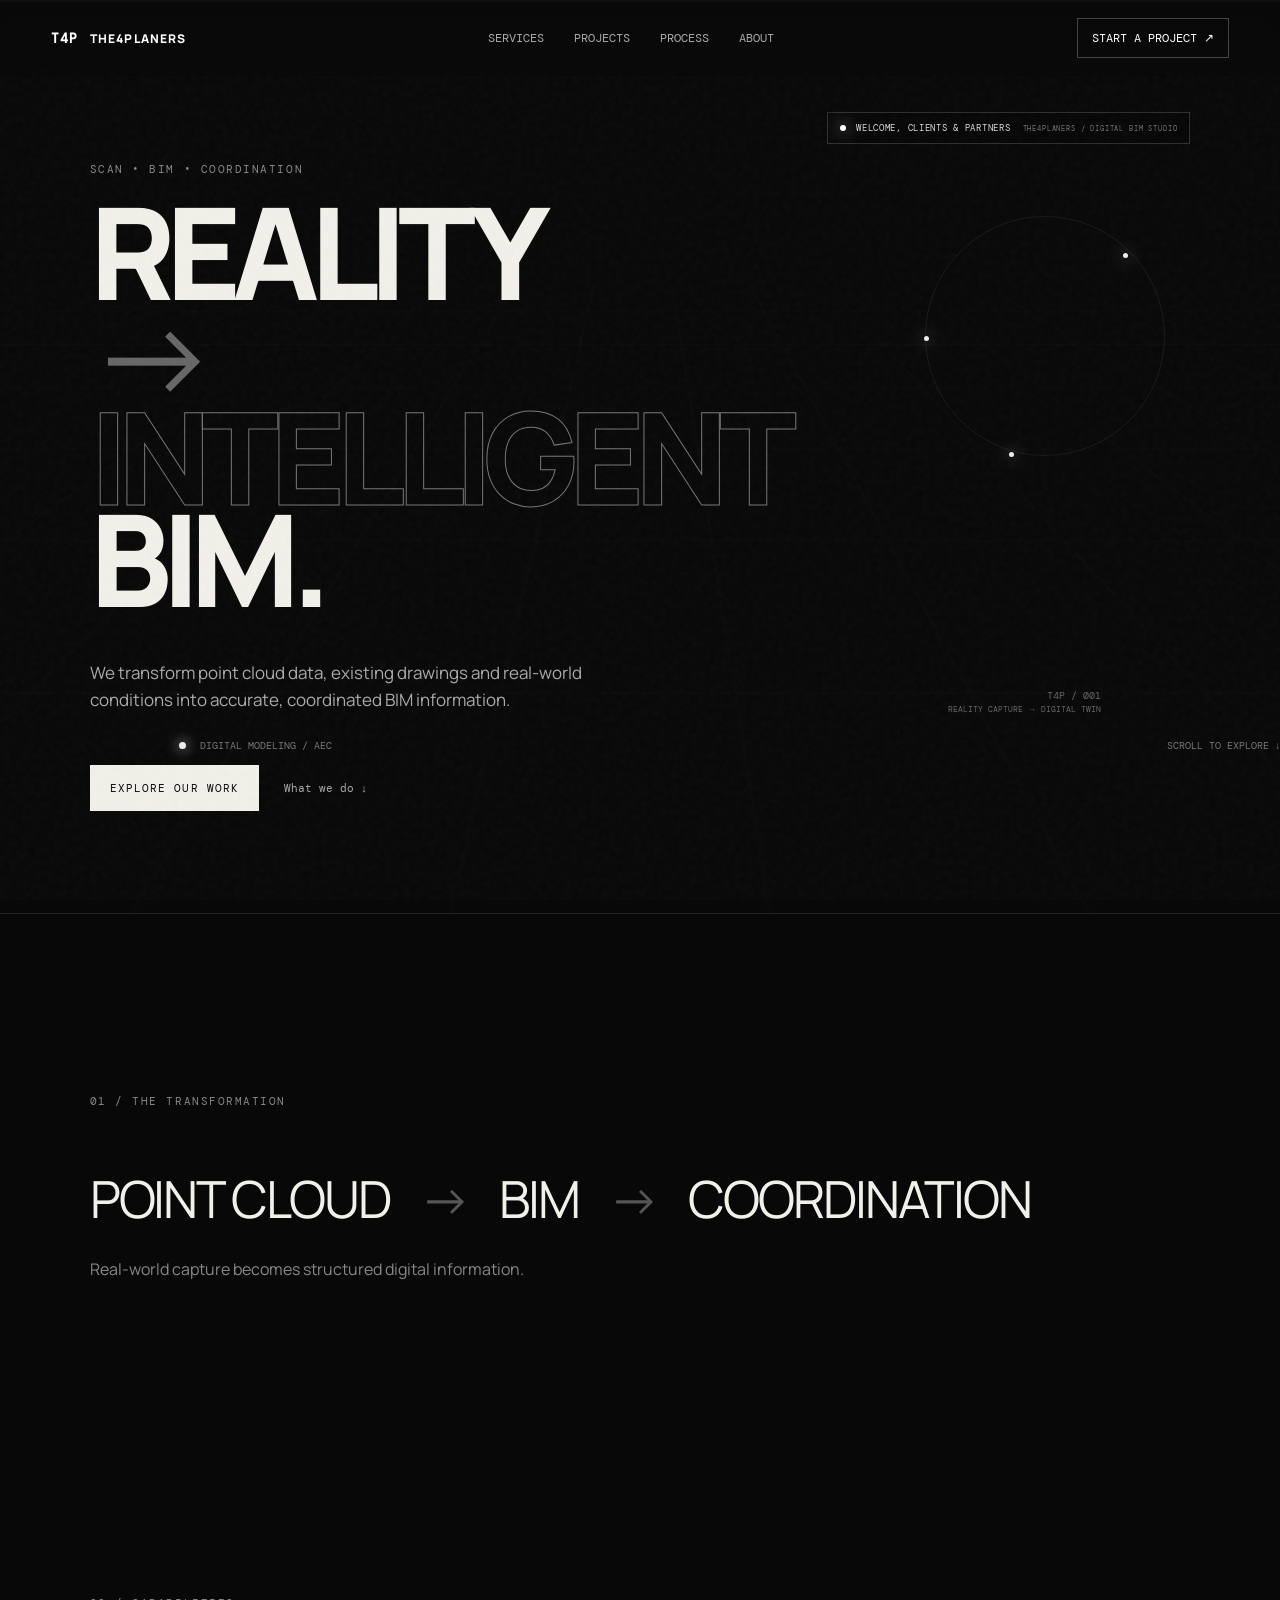
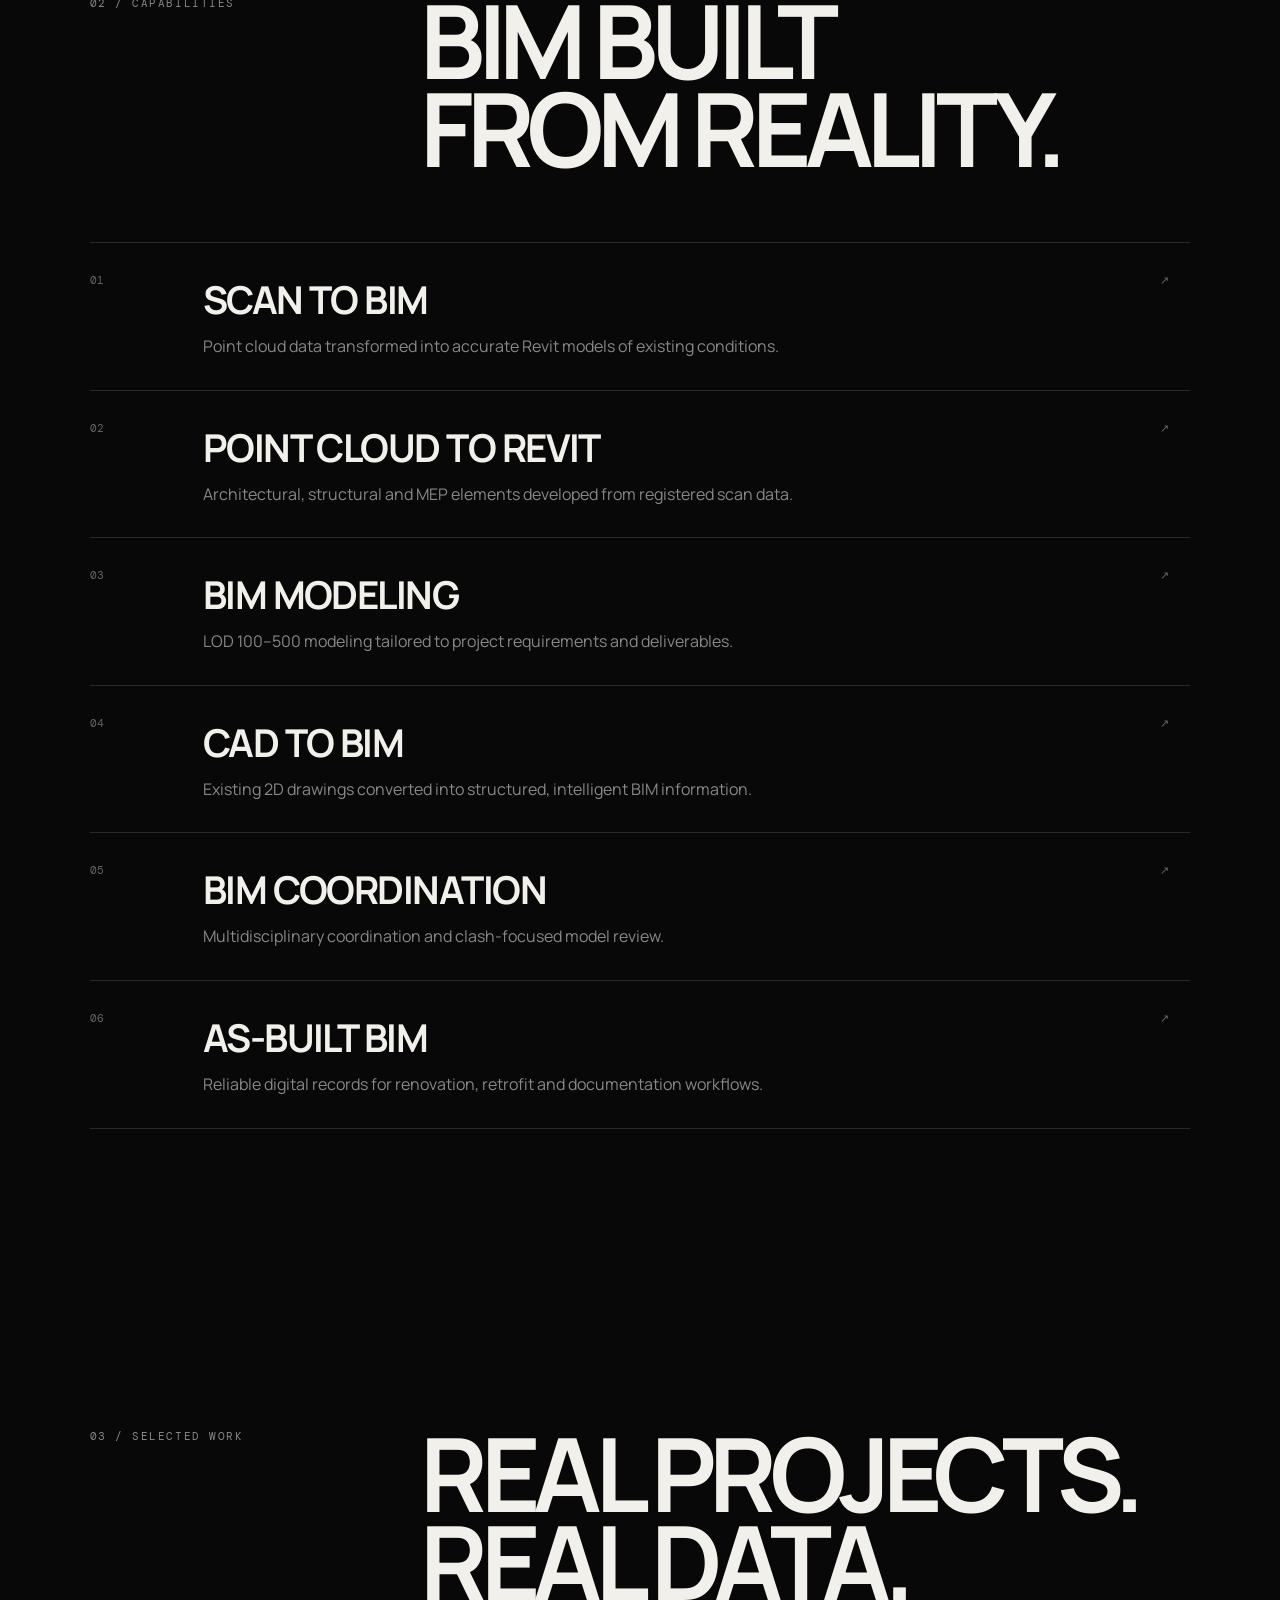
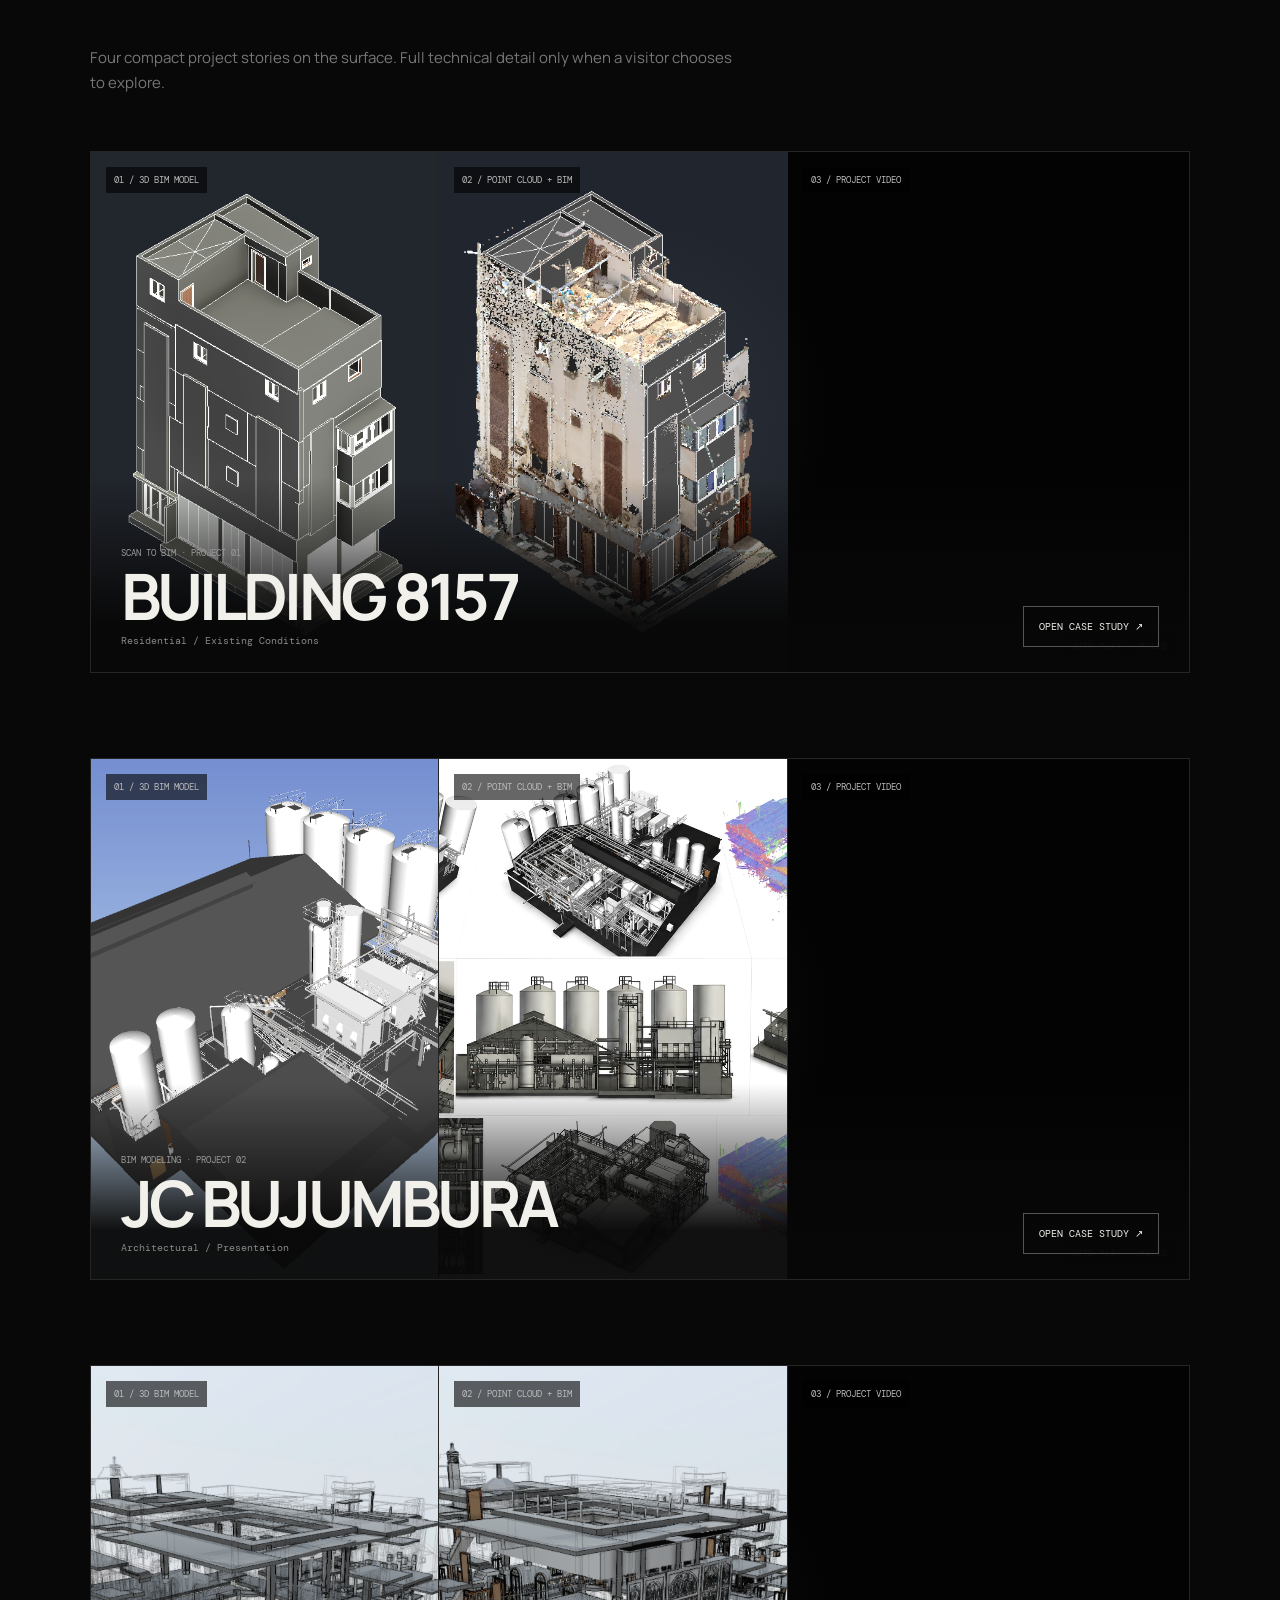
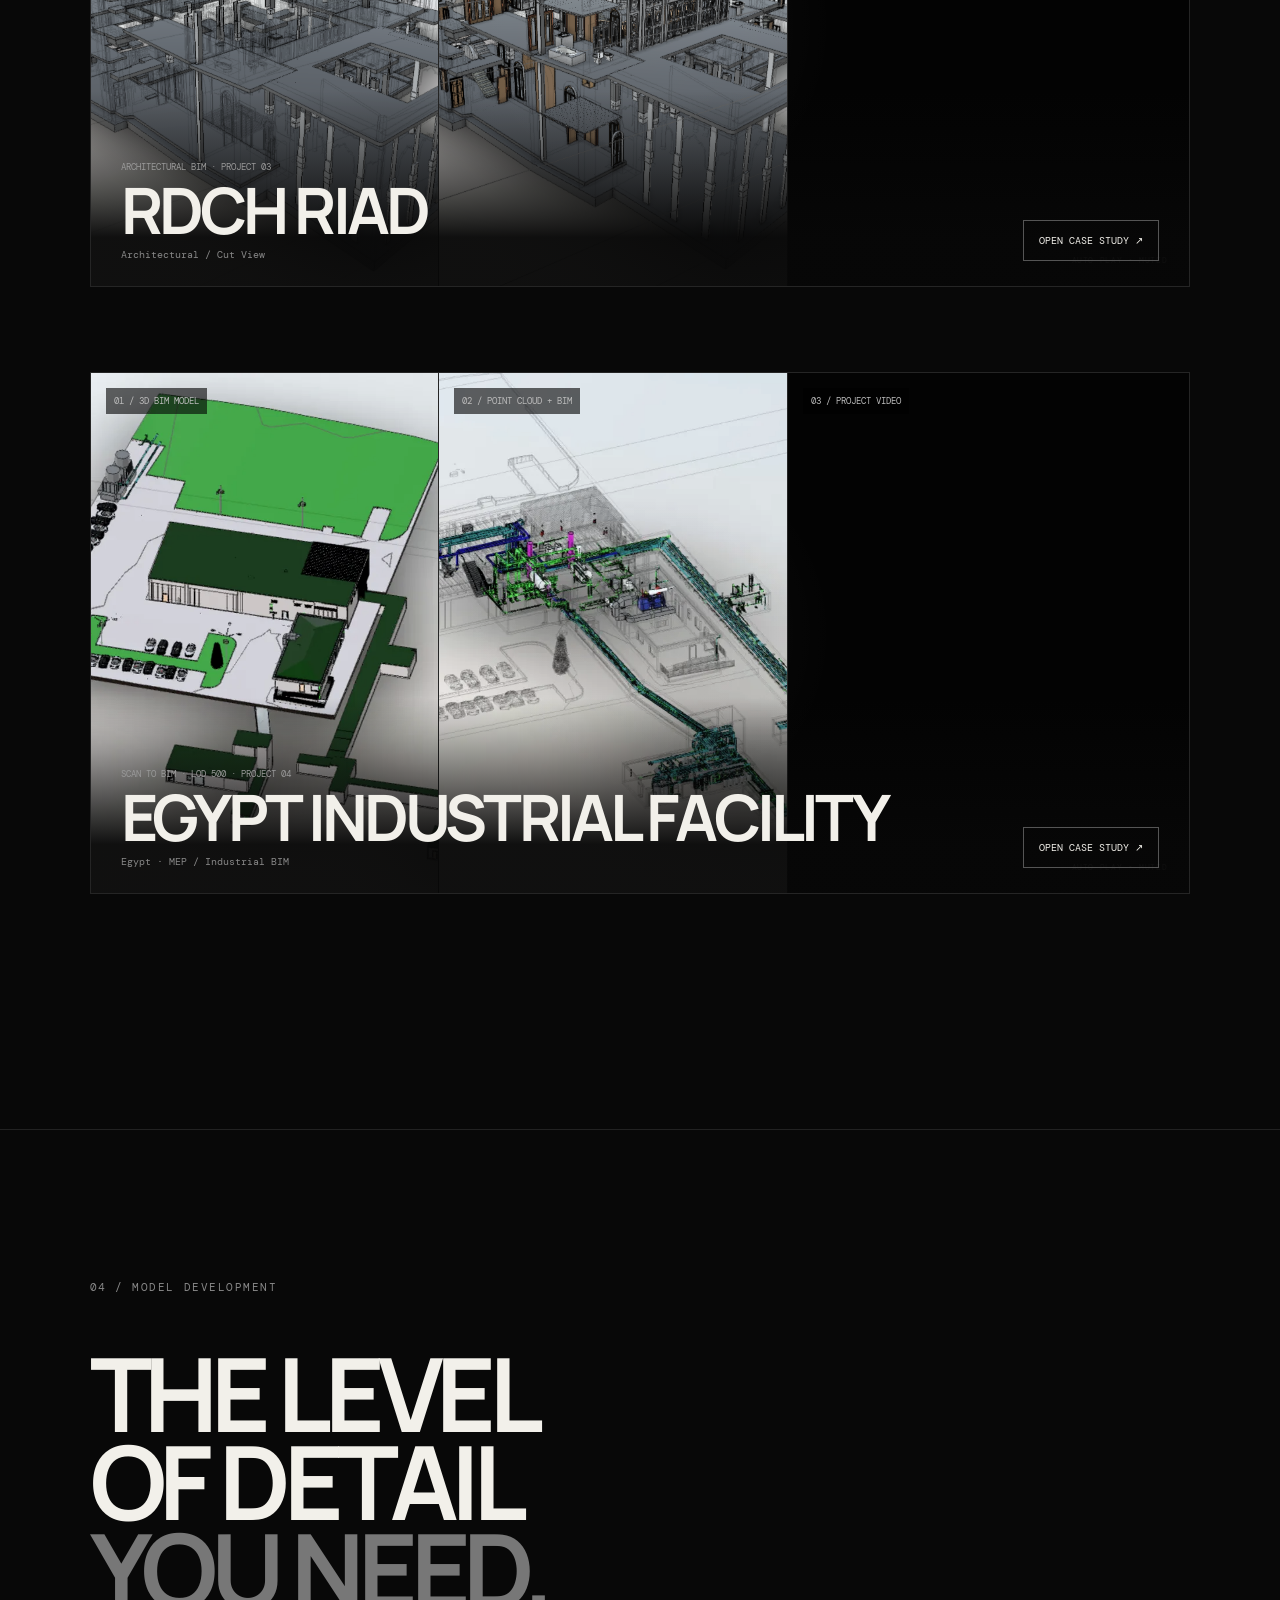
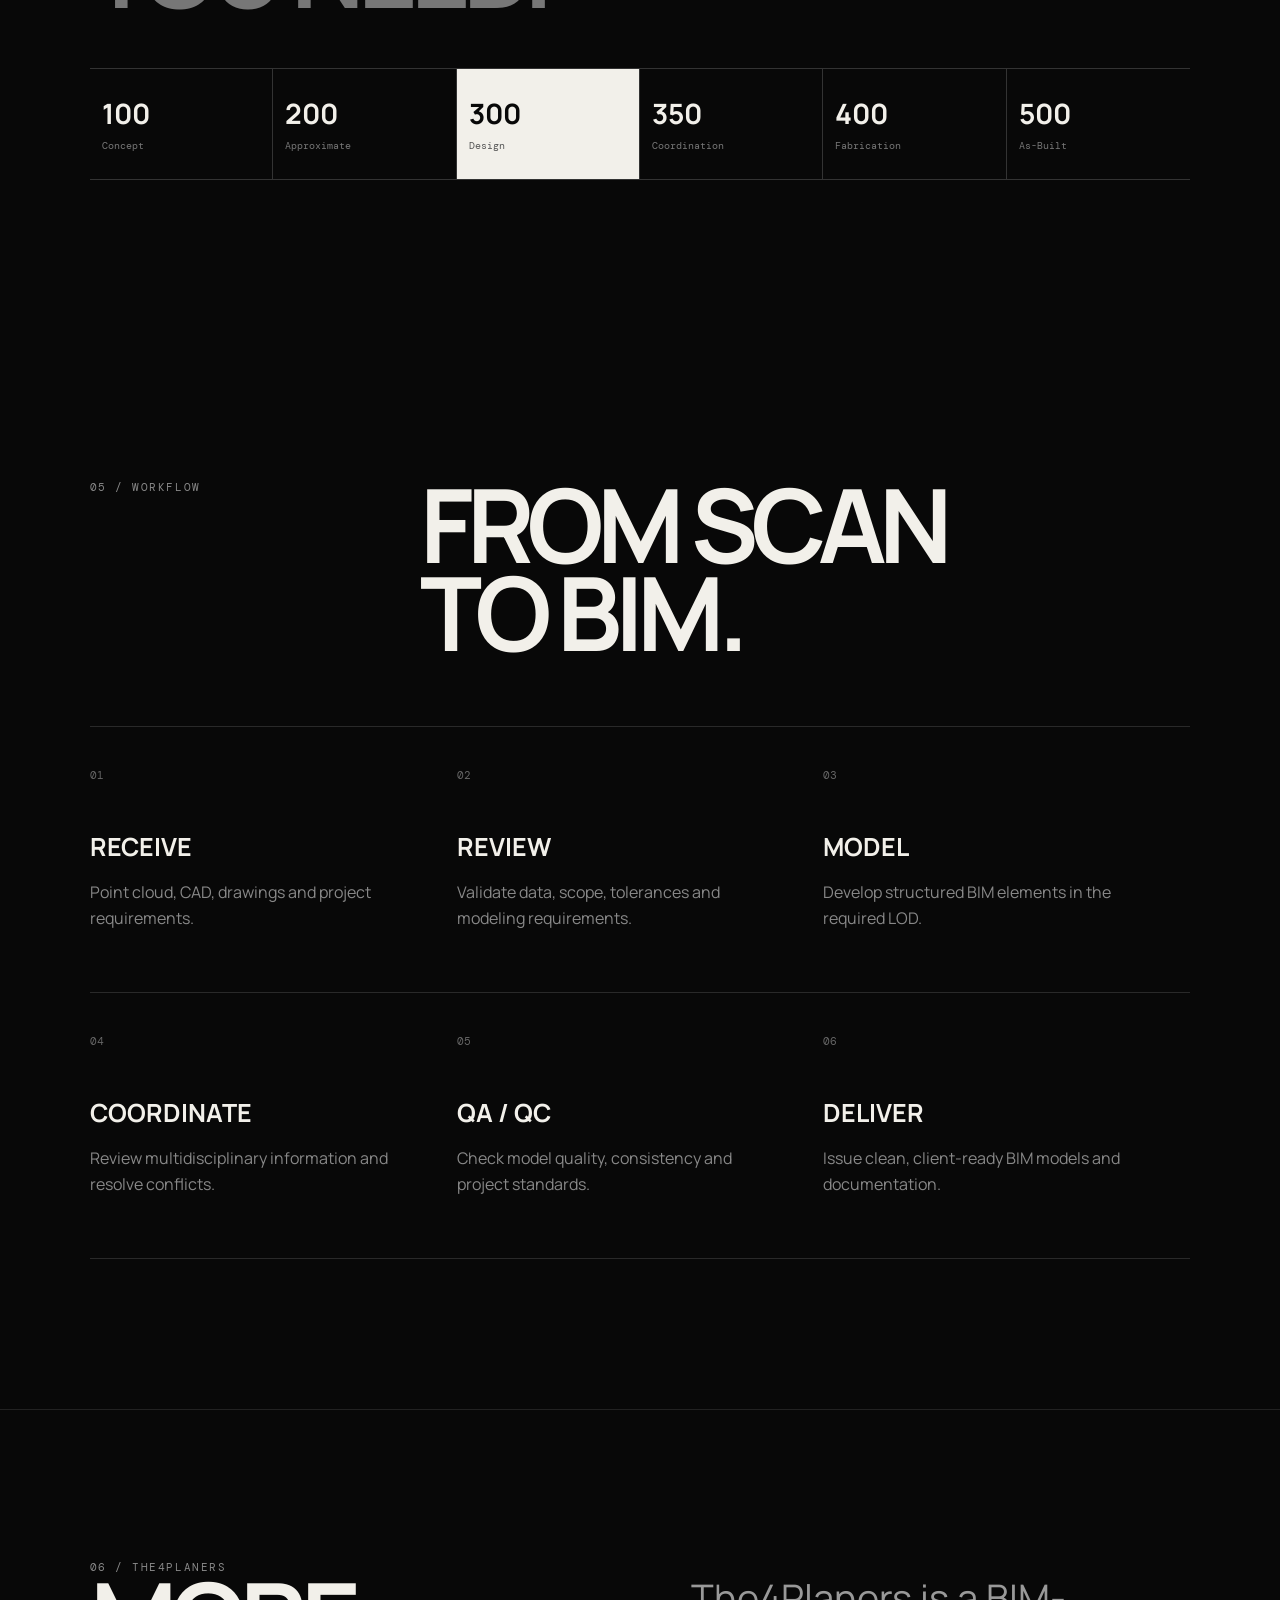
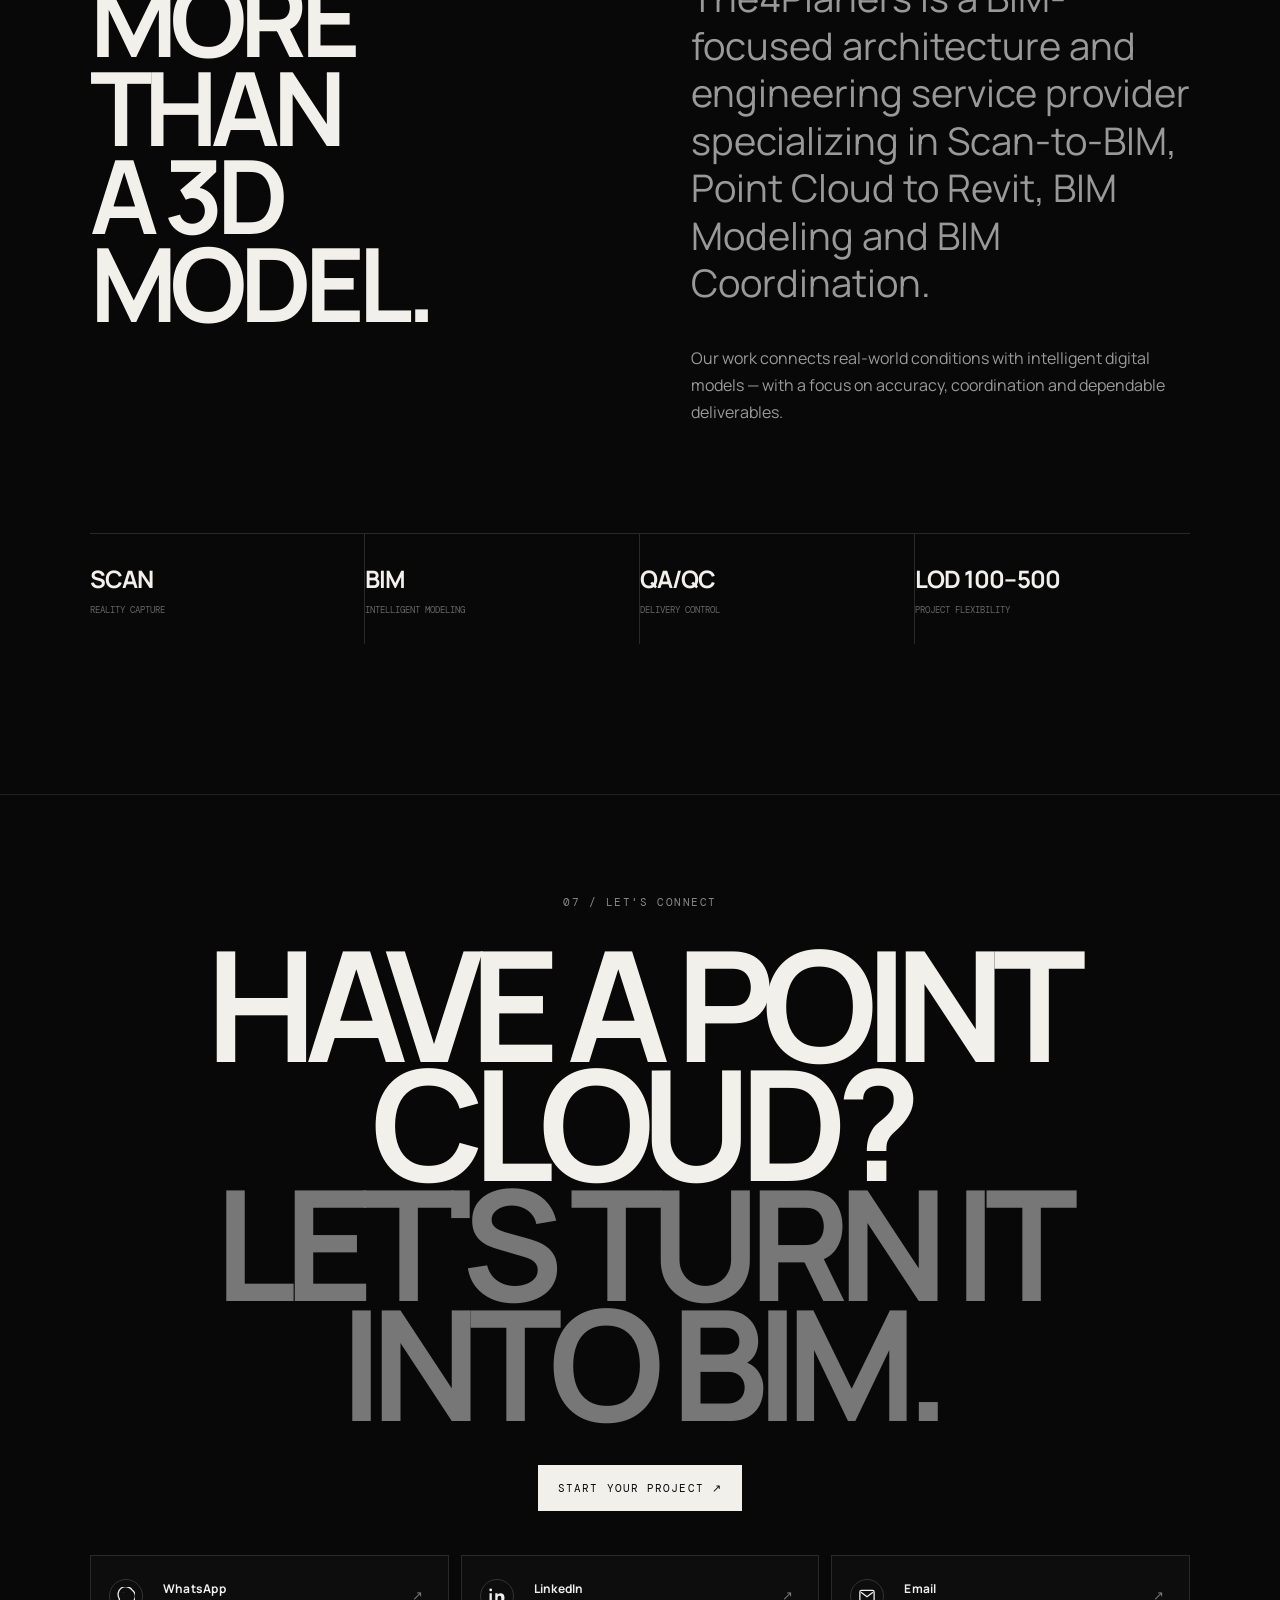
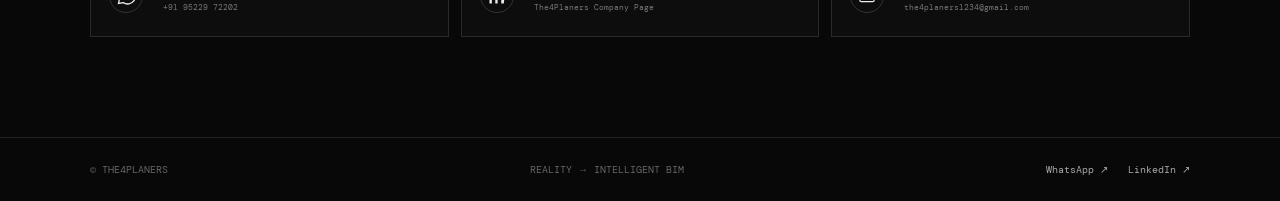
==== index.html @ 6429eced "all change" ====
<!doctype html>
<html lang="en">
<head>
<meta charset="utf-8">
<meta name="viewport" content="width=device-width,initial-scale=1">
<meta name="description" content="The4Planers — Scan to BIM, Point Cloud to Revit, BIM Modeling and BIM Coordination.">
<title>The4Planers — Reality → Intelligent BIM</title>
<link rel="preconnect" href="https://fonts.googleapis.com">
<link rel="preconnect" href="https://fonts.gstatic.com" crossorigin>
<link href="https://fonts.googleapis.com/css2?family=DM+Mono:wght@400;500&family=Manrope:wght@400;500;600;700;800&display=swap" rel="stylesheet">
<link rel="stylesheet" href="style.css">
<link rel="icon" href="favicon.ico" sizes="any">
<link rel="icon" type="image/png" sizes="32x32" href="favicon-32x32.png">
<link rel="icon" type="image/png" sizes="16x16" href="favicon-16x16.png">
<link rel="apple-touch-icon" href="apple-touch-icon.png">
<link rel="manifest" href="site.webmanifest">

</head>
<body>
<div class="grain"></div>
<div class="progress"><span></span></div>

<header class="nav">
  <a href="#top" class="brand"><b>T4P</b><span>THE4PLANERS</span></a>
  <nav><a href="#services">Services</a><a href="#projects">Projects</a><a href="#process">Process</a><a href="#about">About</a></nav>
  <a href="#contact" class="nav-cta">Start a project ↗</a>
</header>

<main id="top">
<section class="hero">
  <video class="hero-bg-video" src="assets/hero-background.mp4" autoplay muted loop playsinline preload="auto" aria-hidden="true"></video>
  <div class="hero-video-overlay"></div>
  <div class="welcome-badge" aria-hidden="true"><span class="welcome-dot"></span><span>WELCOME, CLIENTS & PARTNERS</span><small>THE4PLANERS / DIGITAL BIM STUDIO</small></div>
  <div class="hero-grid"></div>
  <div class="hero-orbit"><span></span><span></span><span></span></div>
  <div class="eyebrow">SCAN • BIM • COORDINATION</div>
  <h1><span class="hero-line">REALITY</span><span class="hero-arrow">→</span><span class="hero-line outline">INTELLIGENT</span><span class="hero-line">BIM.</span></h1>
  <p class="hero-copy">We transform point cloud data, existing drawings and real-world conditions into accurate, coordinated BIM information.</p>
  <div class="hero-buttons"><a class="btn" href="#projects">Explore our work</a><a href="#services" class="quiet">What we do ↓</a></div>
  <div class="hero-foot"><span><i></i> DIGITAL MODELING / AEC</span><span>SCROLL TO EXPLORE ↓</span></div>
  <div class="hero-tag">T4P / 001<br><small>REALITY CAPTURE → DIGITAL TWIN</small></div>
</section>

<section class="transform reveal">
  <div class="eyebrow">01 / THE TRANSFORMATION</div>
  <div class="transform-line"><span>POINT CLOUD</span><i>→</i><span>BIM</span><i>→</i><span>COORDINATION</span></div>
  <p>Real-world capture becomes structured digital information.</p>
</section>

<section id="services" class="section">
  <div class="section-head reveal"><div class="eyebrow">02 / CAPABILITIES</div><h2>BIM BUILT<br>FROM REALITY.</h2></div>
  <div class="services">
    <article class="service reveal"><b>01</b><div><h3>SCAN TO BIM</h3><p>Point cloud data transformed into accurate Revit models of existing conditions.</p></div><span>↗</span></article>
    <article class="service reveal"><b>02</b><div><h3>POINT CLOUD TO REVIT</h3><p>Architectural, structural and MEP elements developed from registered scan data.</p></div><span>↗</span></article>
    <article class="service reveal"><b>03</b><div><h3>BIM MODELING</h3><p>LOD 100–500 modeling tailored to project requirements and deliverables.</p></div><span>↗</span></article>
    <article class="service reveal"><b>04</b><div><h3>CAD TO BIM</h3><p>Existing 2D drawings converted into structured, intelligent BIM information.</p></div><span>↗</span></article>
    <article class="service reveal"><b>05</b><div><h3>BIM COORDINATION</h3><p>Multidisciplinary coordination and clash-focused model review.</p></div><span>↗</span></article>
    <article class="service reveal"><b>06</b><div><h3>AS-BUILT BIM</h3><p>Reliable digital records for renovation, retrofit and documentation workflows.</p></div><span>↗</span></article>
  </div>
</section>

<section id="projects" class="section projects">
  <div class="section-head reveal"><div class="eyebrow">03 / SELECTED WORK</div><h2>REAL PROJECTS.<br>REAL DATA.</h2></div>
  <p class="section-intro reveal">Four compact project stories on the surface. Full technical detail only when a visitor chooses to explore.</p>
  <div id="projectGrid"></div>
</section>

<section class="section lod">
  <div class="eyebrow">04 / MODEL DEVELOPMENT</div>
  <h2 class="reveal">THE LEVEL<br>OF DETAIL<br><em>YOU NEED.</em></h2>
  <div class="lod-track reveal">
    <div><strong>100</strong><small>Concept</small></div><div><strong>200</strong><small>Approximate</small></div>
    <div class="active"><strong>300</strong><small>Design</small></div><div><strong>350</strong><small>Coordination</small></div>
    <div><strong>400</strong><small>Fabrication</small></div><div><strong>500</strong><small>As-Built</small></div>
  </div>
</section>

<section id="process" class="section">
  <div class="section-head reveal"><div class="eyebrow">05 / WORKFLOW</div><h2>FROM SCAN<br>TO BIM.</h2></div>
  <div class="process-grid">
    <div class="step reveal"><b>01</b><h3>RECEIVE</h3><p>Point cloud, CAD, drawings and project requirements.</p></div>
    <div class="step reveal"><b>02</b><h3>REVIEW</h3><p>Validate data, scope, tolerances and modeling requirements.</p></div>
    <div class="step reveal"><b>03</b><h3>MODEL</h3><p>Develop structured BIM elements in the required LOD.</p></div>
    <div class="step reveal"><b>04</b><h3>COORDINATE</h3><p>Review multidisciplinary information and resolve conflicts.</p></div>
    <div class="step reveal"><b>05</b><h3>QA / QC</h3><p>Check model quality, consistency and project standards.</p></div>
    <div class="step reveal"><b>06</b><h3>DELIVER</h3><p>Issue clean, client-ready BIM models and documentation.</p></div>
  </div>
</section>

<section id="about" class="section about">
  <div class="eyebrow">06 / THE4PLANERS</div>
  <div class="about-grid"><h2 class="reveal">MORE THAN<br>A 3D MODEL.</h2>
  <div class="reveal"><p class="lead">The4Planers is a BIM-focused architecture and engineering service provider specializing in Scan-to-BIM, Point Cloud to Revit, BIM Modeling and BIM Coordination.</p><p>Our work connects real-world conditions with intelligent digital models — with a focus on accuracy, coordination and dependable deliverables.</p></div></div>
  <div class="stats reveal"><div><strong>SCAN</strong><small>REALITY CAPTURE</small></div><div><strong>BIM</strong><small>INTELLIGENT MODELING</small></div><div><strong>QA/QC</strong><small>DELIVERY CONTROL</small></div><div><strong>LOD 100–500</strong><small>PROJECT FLEXIBILITY</small></div></div>
</section>

<section id="contact" class="contact">
  <div class="contact-inner">
    <div class="eyebrow">07 / LET'S CONNECT</div>
    <h2>HAVE A POINT CLOUD?<br><em>LET'S TURN IT INTO BIM.</em></h2>
    <a class="btn" href="mailto:the4planers1234@gmail.com">Start your project ↗</a>
    <div class="contact-links" aria-label="Contact links">
      <a class="contact-link" href="https://wa.me/919522972202" target="_blank" rel="noopener noreferrer" aria-label="Chat with The4Planers on WhatsApp">
        <span class="icon whatsapp-icon" aria-hidden="true"><svg viewBox="0 0 24 24" fill="none"><path d="M20.1 3.9A9.9 9.9 0 0 0 3.3 15.8L2 22l6.3-1.2A9.9 9.9 0 0 0 20.1 3.9Z" stroke="currentColor" stroke-width="1.7"/><path d="M8.2 7.3c.2-.4.4-.4.7.4l.6c.2 0 .4.1.5.4l.8 1.8c.1.3.1.5-.1.7l-.6.7c.7 1.4 1.8 2.4 3.2 3.1l.7-.6c.2-.2.4-.2.7-.1l1.8.8c.3.1.4.3.4.5v.6c0 .3 0 .5-.4.7-.4.2-1.1.3-1.5.2-3.7-.9-6.6-3.8-7.5-7.5-.1-.5 0-1.2.2-1.7Z" fill="currentColor"/></svg></span>
        <span><b>WhatsApp</b><small>+91 95229 72202</small></span><span class="link-arrow">↗</span>
      </a>
      <a class="contact-link" href="https://www.linkedin.com/company/the4planers/" target="_blank" rel="noopener noreferrer" aria-label="Visit The4Planers on LinkedIn">
        <span class="icon linkedin-icon" aria-hidden="true"><svg viewBox="0 0 24 24" fill="currentColor"><path d="M5.1 8.3H2V22h3.1V8.3ZM3.6 2A1.9 1.9 0 1 0 3.6 5.8 1.9 1.9 0 0 0 3.6 2ZM22 14.2c0-4.1-2.2-6-5.1-6-2.4 0-3.5 1.3-4.1 2.2V8.3H9.7V22h3.1v-6.8c0-1.8.3-3.6 2.6-3.6 2.3 0 2.3 2.1 2.3 3.7V22H21l1-7.8Z"/></svg></span>
        <span><b>LinkedIn</b><small>The4Planers Company Page</small></span><span class="link-arrow">↗</span>
      </a>
      <a class="contact-link" href="mailto:the4planers1234@gmail.com" aria-label="Email The4Planers">
        <span class="icon mail-icon" aria-hidden="true"><svg viewBox="0 0 24 24" fill="none"><rect x="2.5" y="4.5" width="19" height="15" rx="2" stroke="currentColor" stroke-width="1.7"/><path d="m4 7 8 6 8-6" stroke="currentColor" stroke-width="1.7"/></svg></span>
        <span><b>Email</b><small>the4planers1234@gmail.com</small></span><span class="link-arrow">↗</span>
      </a>
    </div>
  </div>
</section>
</main>

<footer><span>© THE4PLANERS</span><span>REALITY → INTELLIGENT BIM</span><div class="footer-social"><a href="https://wa.me/919522972202" target="_blank" rel="noopener noreferrer" aria-label="WhatsApp">WhatsApp ↗</a><a href="https://www.linkedin.com/company/the4planers/" target="_blank" rel="noopener noreferrer" aria-label="LinkedIn">LinkedIn ↗</a></div></footer>

<div id="modal" class="modal" aria-hidden="true">
  <div class="modal-backdrop" data-close></div>
  <div class="modal-panel">
    <button class="modal-close" data-close>Close ×</button>
    <div id="modalContent"></div>
  </div>
</div>
<script src="script.js"></script>
</body>
</html>
---- style.css ----
*{box-sizing:border-box}html{scroll-behavior:smooth}body{margin:0;background:#080808;color:#f2f0ea;font-family:Manrope,Arial,sans-serif;overflow-x:hidden}.grain{position:fixed;inset:0;pointer-events:none;opacity:.035;z-index:40;background-image:url("data:image/svg+xml,%3Csvg viewBox='0 0 180 180' xmlns='http://www.w3.org/2000/svg'%3E%3Cfilter id='n'%3E%3CfeTurbulence type='fractalNoise' baseFrequency='.8' numOctaves='3' stitchTiles='stitch'/%3E%3C/filter%3E%3Crect width='100%25' height='100%25' filter='url(%23n)'/%3E%3C/svg%3E")}.progress{position:fixed;z-index:60;top:0;left:0;right:0;height:2px;background:#ffffff08}.progress span{display:block;width:0;height:100%;background:#f2f0ea;transform-origin:left}.nav{position:fixed;top:0;left:0;right:0;height:76px;display:flex;align-items:center;justify-content:space-between;padding:0 4vw;z-index:50;background:linear-gradient(#080808e8,transparent);backdrop-filter:blur(9px)}.brand{font-size:13px;letter-spacing:.08em;color:#fff;text-decoration:none;font-weight:800}.brand b{font-family:"DM Mono";margin-right:12px}.brand span{font-size:12px}.nav nav{display:flex;gap:30px}.nav nav a,.nav-cta{font:12px "DM Mono";text-transform:uppercase;color:#aaa;text-decoration:none}.nav nav a:hover,.nav-cta:hover{color:#fff}.nav-cta{border:1px solid #444;padding:11px 14px;color:#fff}.hero-bg-video{position:absolute;inset:0;width:100%;height:100%;object-fit:cover;opacity:.30;filter:grayscale(.55) contrast(1.08) brightness(.55);z-index:-3}.hero-video-overlay{position:absolute;inset:0;background:linear-gradient(90deg,#080808e8 0%,#080808b8 48%,#08080855 100%),linear-gradient(0deg,#080808 0%,transparent 42%,#08080866 100%);z-index:-2}.hero-grid{z-index:-1}
.hero{min-height:100vh;position:relative;padding:18vh 7vw 7vh;display:flex;flex-direction:column;justify-content:center;overflow:hidden}.hero-grid{position:absolute;inset:-10%;background:linear-gradient(#ffffff08 1px,transparent 1px),linear-gradient(90deg,#ffffff08 1px,transparent 1px);background-size:80px 80px;mask-image:linear-gradient(to bottom,#000,transparent 82%);transform:perspective(600px) rotateX(58deg) scale(1.8) translateY(20%);animation:gridMove 16s linear infinite}.hero-orbit{position:absolute;right:9vw;top:24vh;width:240px;height:240px;border:1px solid #ffffff13;border-radius:50%;animation:spin 18s linear infinite}.hero-orbit span{position:absolute;width:5px;height:5px;border-radius:50%;background:#eee;top:50%;left:-2px;box-shadow:0 0 18px #fff}.hero-orbit span:nth-child(2){left:auto;right:15%;top:15%}.hero-orbit span:nth-child(3){left:35%;top:auto;bottom:-2px}.eyebrow{font:11px "DM Mono";letter-spacing:.14em;color:#888}.hero h1{font-size:clamp(58px,10vw,150px);line-height:.8;letter-spacing:-.075em;margin:24px 0 32px;position:relative;font-weight:800;max-width:1000px}.hero-line{display:block;animation:heroIn 1s cubic-bezier(.2,.8,.2,1) both}.hero-line:nth-of-type(2){animation-delay:.08s}.hero-line:nth-of-type(3){animation-delay:.16s}.hero-arrow{display:block;color:#666;font-weight:400;animation:heroIn 1s .24s cubic-bezier(.2,.8,.2,1) both}.hero .outline{color:transparent;-webkit-text-stroke:1px #777}.hero-copy{max-width:570px;font-size:17px;line-height:1.6;color:#aaa;position:relative}.hero-buttons{display:flex;align-items:center;gap:25px;margin-top:35px}.btn{display:inline-block;text-decoration:none;text-transform:uppercase;font:11px "DM Mono";letter-spacing:.1em;padding:16px 20px;background:#f2f0ea;color:#080808;transition:transform .3s,background .3s}.btn:hover{transform:translateY(-3px);background:#fff}.quiet{font:11px "DM Mono";color:#aaa;text-decoration:none}.hero-foot{position:absolute;left:7vw;right:7vw;bottom:8vh;display:flex;justify-content:space-between;font:10px "DM Mono";color:#777}.hero-foot i{display:inline-block;width:7px;height:7px;border-radius:50%;background:#eee;margin-right:8px;box-shadow:0 0 14px #fff}.hero-tag{position:absolute;right:7vw;bottom:15vh;font:10px "DM Mono";color:#666;text-align:right}.hero-tag small{font-size:8px}.transform{padding:180px 7vw 150px;border-top:1px solid #222}.transform-line{display:flex;align-items:center;gap:30px;flex-wrap:wrap;margin:55px 0 25px;font-size:clamp(25px,4vw,58px);letter-spacing:-.04em}.transform-line i{color:#555;font-style:normal}.transform p{color:#888;max-width:560px}.section{padding:150px 7vw}.section-head{display:grid;grid-template-columns:30% 70%;margin-bottom:70px}.section-head h2,.lod h2,.about h2{font-size:clamp(48px,8vw,115px);line-height:.86;letter-spacing:-.07em;margin:0}.services{border-top:1px solid #292929}.service{display:grid;grid-template-columns:8% 1fr 30px;gap:25px;align-items:start;border-bottom:1px solid #292929;padding:30px 0;transition:padding .45s,background .45s}.service:hover{padding-left:18px;background:linear-gradient(90deg,#ffffff08,transparent)}.service>b,.service>span{font:11px "DM Mono";color:#666}.service h3{font-size:clamp(22px,3vw,40px);margin:0 0 8px;letter-spacing:-.04em}.service p{margin:0;color:#888;max-width:600px;line-height:1.6}.section-intro{max-width:650px;color:#777;margin:-30px 0 55px;font-size:15px;line-height:1.7}.project{position:relative;margin:0 0 85px;border:1px solid #252525;background:#0d0d0d;overflow:hidden;cursor:pointer;min-height:520px;isolation:isolate}.project::before{content:"";position:absolute;inset:0;background:radial-gradient(circle at var(--mx,50%) var(--my,50%),#ffffff0c,transparent 32%);pointer-events:none;z-index:2}.project-media{display:grid;grid-template-columns:1fr 1fr 1.15fr;height:520px}.project-tile{position:relative;overflow:hidden;border-right:1px solid #252525;background:#111}.project-tile:last-child{border-right:0}.project-tile img,.project-tile video{width:100%;height:100%;object-fit:cover;display:block;filter:saturate(.72) contrast(1.03);transition:transform .8s cubic-bezier(.2,.8,.2,1),filter .5s}.project:hover .project-tile img,.project:hover .project-tile video{transform:scale(1.045);filter:saturate(.95) contrast(1.05)}.project-tile.cloud img{object-position:center}.project-tile.video::after{content:"AUTO PLAY • MUTED";position:absolute;right:14px;bottom:14px;font:8px "DM Mono";color:#bbb;background:#0009;padding:7px 8px;letter-spacing:.08em}.tile-label{position:absolute;left:15px;top:15px;z-index:3;font:9px "DM Mono";color:#bbb;background:#0009;padding:7px 8px}.project-info{position:absolute;z-index:4;left:0;right:0;bottom:0;padding:70px 30px 25px;background:linear-gradient(transparent,#070707f5 75%);display:grid;grid-template-columns:1fr auto;align-items:end}.project-info .kicker{font:9px "DM Mono";color:#999;grid-column:1/-1}.project-info h3{font-size:clamp(36px,5vw,72px);line-height:.88;letter-spacing:-.06em;margin:9px 0 0}.project-info p{margin:9px 0 0;font:10px "DM Mono";color:#888}.project-open{font:10px "DM Mono";border:1px solid #555;padding:13px 15px;white-space:nowrap}.lod{border-top:1px solid #222}.lod h2{margin:55px 0}.lod h2 em{color:#777;font-style:normal}.lod-track{display:grid;grid-template-columns:repeat(6,1fr);border-top:1px solid #333;border-bottom:1px solid #333}.lod-track div{padding:25px 12px;border-right:1px solid #333;transition:transform .3s,background .3s}.lod-track div:last-child{border:0}.lod-track div:hover{transform:translateY(-6px)}.lod-track strong{display:block;font-size:28px}.lod-track small{font:10px "DM Mono";color:#777}.lod-track .active{background:#f2f0ea;color:#080808}.lod-track .active small{color:#555}.process-grid{display:grid;grid-template-columns:repeat(3,1fr);border-top:1px solid #292929}.step{padding:35px 20px 45px 0;border-bottom:1px solid #292929}.step b{font:11px "DM Mono";color:#666}.step h3{font-size:25px;margin:45px 0 10px}.step p{color:#888;line-height:1.6;max-width:300px}.about{border-top:1px solid #222}.about-grid{display:grid;grid-template-columns:1fr 1fr;gap:8vw}.about .lead{font-size:clamp(22px,3vw,38px);line-height:1.25;margin-top:0}.about-grid p{color:#999;line-height:1.7}.stats{display:grid;grid-template-columns:repeat(4,1fr);border-top:1px solid #292929;margin-top:90px}.stats div{padding:28px 18px 28px 0;border-right:1px solid #292929}.stats div:last-child{border:0}.stats strong{display:block;font-size:24px;letter-spacing:-.04em}.stats small{display:block;font:9px "DM Mono";color:#666;margin-top:9px}.contact{min-height:80vh;display:grid;place-items:center;text-align:center;border-top:1px solid #222;padding:100px 7vw}.contact h2{font-size:clamp(60px,12vw,170px);line-height:.78;letter-spacing:-.08em;margin:35px 0 55px}.contact h2 em{font-style:normal;color:#777}.contact p{font:11px "DM Mono";color:#777;margin-top:30px}footer{border-top:1px solid #222;padding:25px 7vw;display:flex;justify-content:space-between;gap:20px;font:10px "DM Mono";color:#666}footer a{color:#aaa;text-decoration:none}.reveal{opacity:0;transform:translateY(35px);transition:opacity .9s ease,transform .9s ease}.reveal.visible{opacity:1;transform:none}.modal{position:fixed;inset:0;z-index:100;display:none}.modal.open{display:block}.modal-backdrop{position:absolute;inset:0;background:#000c;backdrop-filter:blur(15px)}.modal-panel{position:absolute;inset:4vh 5vw;background:#0b0b0b;border:1px solid #292929;overflow:auto;padding:65px 5vw 70px}.modal-close{position:fixed;z-index:3;right:6vw;top:6vh;background:#111;color:#fff;border:1px solid #555;padding:12px 15px;font:10px "DM Mono";cursor:pointer}.case-kicker{font:10px "DM Mono";color:#777}.case-title{font-size:clamp(50px,8vw,110px);line-height:.84;letter-spacing:-.07em;margin:18px 0 45px}.case-hero{display:grid;grid-template-columns:1.2fr .8fr;gap:15px;margin-bottom:70px}.case-hero img,.case-hero video{width:100%;height:480px;object-fit:cover;border:1px solid #292929}.case-copy{display:grid;grid-template-columns:repeat(3,1fr);gap:12px;margin-bottom:70px}.case-copy div{border-top:1px solid #333;padding-top:14px}.case-copy b{display:block;font:9px "DM Mono";color:#666}.case-copy span{display:block;margin-top:8px;font-size:16px}.case-gallery{display:grid;grid-template-columns:repeat(2,1fr);gap:15px}.case-gallery img{width:100%;border:1px solid #292929;background:#111}.case-gallery .wide{grid-column:1/-1}.case-video{width:100%;max-height:620px;object-fit:contain;background:#050505;border:1px solid #292929;margin-bottom:15px}@keyframes heroIn{from{opacity:0;transform:translateY(45px)}to{opacity:1;transform:none}}@keyframes gridMove{to{background-position:80px 80px}}@keyframes spin{to{transform:rotate(360deg)}}@media(max-width:850px){.nav{height:65px;padding:0 5vw}.nav nav{display:none}.nav-cta{padding:9px}.hero{padding:18vh 5vw 10vh}.hero h1{font-size:16vw}.hero-orbit{width:150px;height:150px;right:-30px;top:22vh;opacity:.6}.hero-copy{font-size:15px}.hero-foot{left:5vw;right:5vw;bottom:35px}.hero-tag{display:none}.section,.transform{padding:100px 5vw}.section-head{display:block}.section-head h2{margin-top:35px}.project{min-height:auto}.project-media{grid-template-columns:1fr;height:auto}.project-tile{height:54vw;min-height:220px;border-right:0;border-bottom:1px solid #252525}.project-tile:last-child{border-bottom:0}.project-info{position:relative;padding:30px 22px;background:#0d0d0d;grid-template-columns:1fr}.project-open{margin-top:20px;justify-self:start}.lod-track{grid-template-columns:repeat(3,1fr)}.process-grid{grid-template-columns:1fr 1fr}.about-grid{grid-template-columns:1fr;gap:35px}.stats{grid-template-columns:1fr 1fr}.stats div:nth-child(2){border-right:0}.case-hero{grid-template-columns:1fr}.case-hero img,.case-hero video{height:300px}.case-copy{grid-template-columns:1fr 1fr}.case-gallery{grid-template-columns:1fr}footer{padding:22px 5vw;flex-direction:column}.modal-panel{inset:0;padding:75px 5vw 50px}.modal-close{top:18px;right:5vw}}@media(prefers-reduced-motion:reduce){.hero-bg-video{display:none}*,*::before,*::after{scroll-behavior:auto!important;animation:none!important;transition:none!important}}
/* V7 polish: full-bleed hero video, welcome animation, stronger content hierarchy */
.hero{isolation:isolate;background:#080808}
.hero-bg-video{z-index:-4;opacity:.72;filter:brightness(.78) saturate(.72) contrast(1.04);object-fit:cover;object-position:center;transform:scale(1.005)}
.hero-video-overlay{z-index:-3;background:linear-gradient(90deg,rgba(8,8,8,.78) 0%,rgba(8,8,8,.45) 46%,rgba(8,8,8,.18) 100%),linear-gradient(0deg,rgba(8,8,8,.72) 0%,rgba(8,8,8,.05) 48%,rgba(8,8,8,.42) 100%)}
.hero-grid{z-index:-2;opacity:.45}
.welcome-badge{position:absolute;top:112px;right:7vw;display:flex;align-items:center;gap:10px;padding:9px 12px;border:1px solid rgba(255,255,255,.16);background:rgba(8,8,8,.34);backdrop-filter:blur(10px);font:9px "DM Mono";letter-spacing:.08em;color:#ddd;animation:welcomeIn 1s .25s both}
.welcome-badge small{display:block;color:#777;font-size:7px;letter-spacing:.12em;margin-left:2px}
.welcome-dot{width:6px;height:6px;border-radius:50%;background:#fff;box-shadow:0 0 16px rgba(255,255,255,.9);animation:pulseDot 1.8s infinite}
.hero h1,.hero-copy,.hero-buttons,.hero-foot,.hero-tag{position:relative;z-index:1}
.hero h1{max-width:980px}
.project-tile.video{background:#050505}
.project-tile.video video{object-fit:cover;object-position:center;background:#050505}
.project-tile video[data-video-error]{opacity:.25}
.case-hero video,.case-video{object-fit:contain;background:#050505}
.case-video{display:block;max-height:72vh}
.contact{min-height:86vh}
.contact-inner{width:min(1100px,100%)}
.contact h2{margin-bottom:42px}
.contact-links{display:grid;grid-template-columns:repeat(3,1fr);gap:12px;margin:44px auto 0;text-align:left}
.contact-link{min-height:82px;border:1px solid #292929;background:#0d0d0d;color:#eee;text-decoration:none;padding:17px 18px;display:grid;grid-template-columns:42px 1fr 18px;align-items:center;gap:12px;transition:transform .3s,border-color .3s,background .3s}
.contact-link:hover{transform:translateY(-4px);border-color:#555;background:#121212}
.contact-link .icon{width:34px;height:34px;display:grid;place-items:center;border:1px solid #333;border-radius:50%;color:#eee}
.contact-link svg{width:18px;height:18px;display:block}
.contact-link b{display:block;font-size:12px;letter-spacing:.02em}
.contact-link small{display:block;color:#777;font:8px "DM Mono";margin-top:5px;white-space:nowrap;overflow:hidden;text-overflow:ellipsis}
.link-arrow{color:#777;font:13px "DM Mono"}
.footer-social{display:flex;gap:20px}
.footer-social a{color:#aaa;text-decoration:none}
.footer-social a:hover{color:#fff}
@keyframes welcomeIn{from{opacity:0;transform:translateY(-12px) translateX(8px);filter:blur(5px)}to{opacity:1;transform:none;filter:none}}
@keyframes pulseDot{0%,100%{opacity:.5;transform:scale(.8)}50%{opacity:1;transform:scale(1.15)}}
@media(max-width:850px){
 .hero-bg-video{opacity:.58}
 .welcome-badge{top:82px;right:5vw;max-width:240px;flex-wrap:wrap}
 .welcome-badge small{width:100%;margin-left:16px}
 .contact-links{grid-template-columns:1fr}
 .contact-link{min-height:72px}
 .footer-social{gap:14px}
}
@media(prefers-reduced-motion:reduce){.welcome-badge,.welcome-dot{animation:none}.hero-bg-video{opacity:.35}}
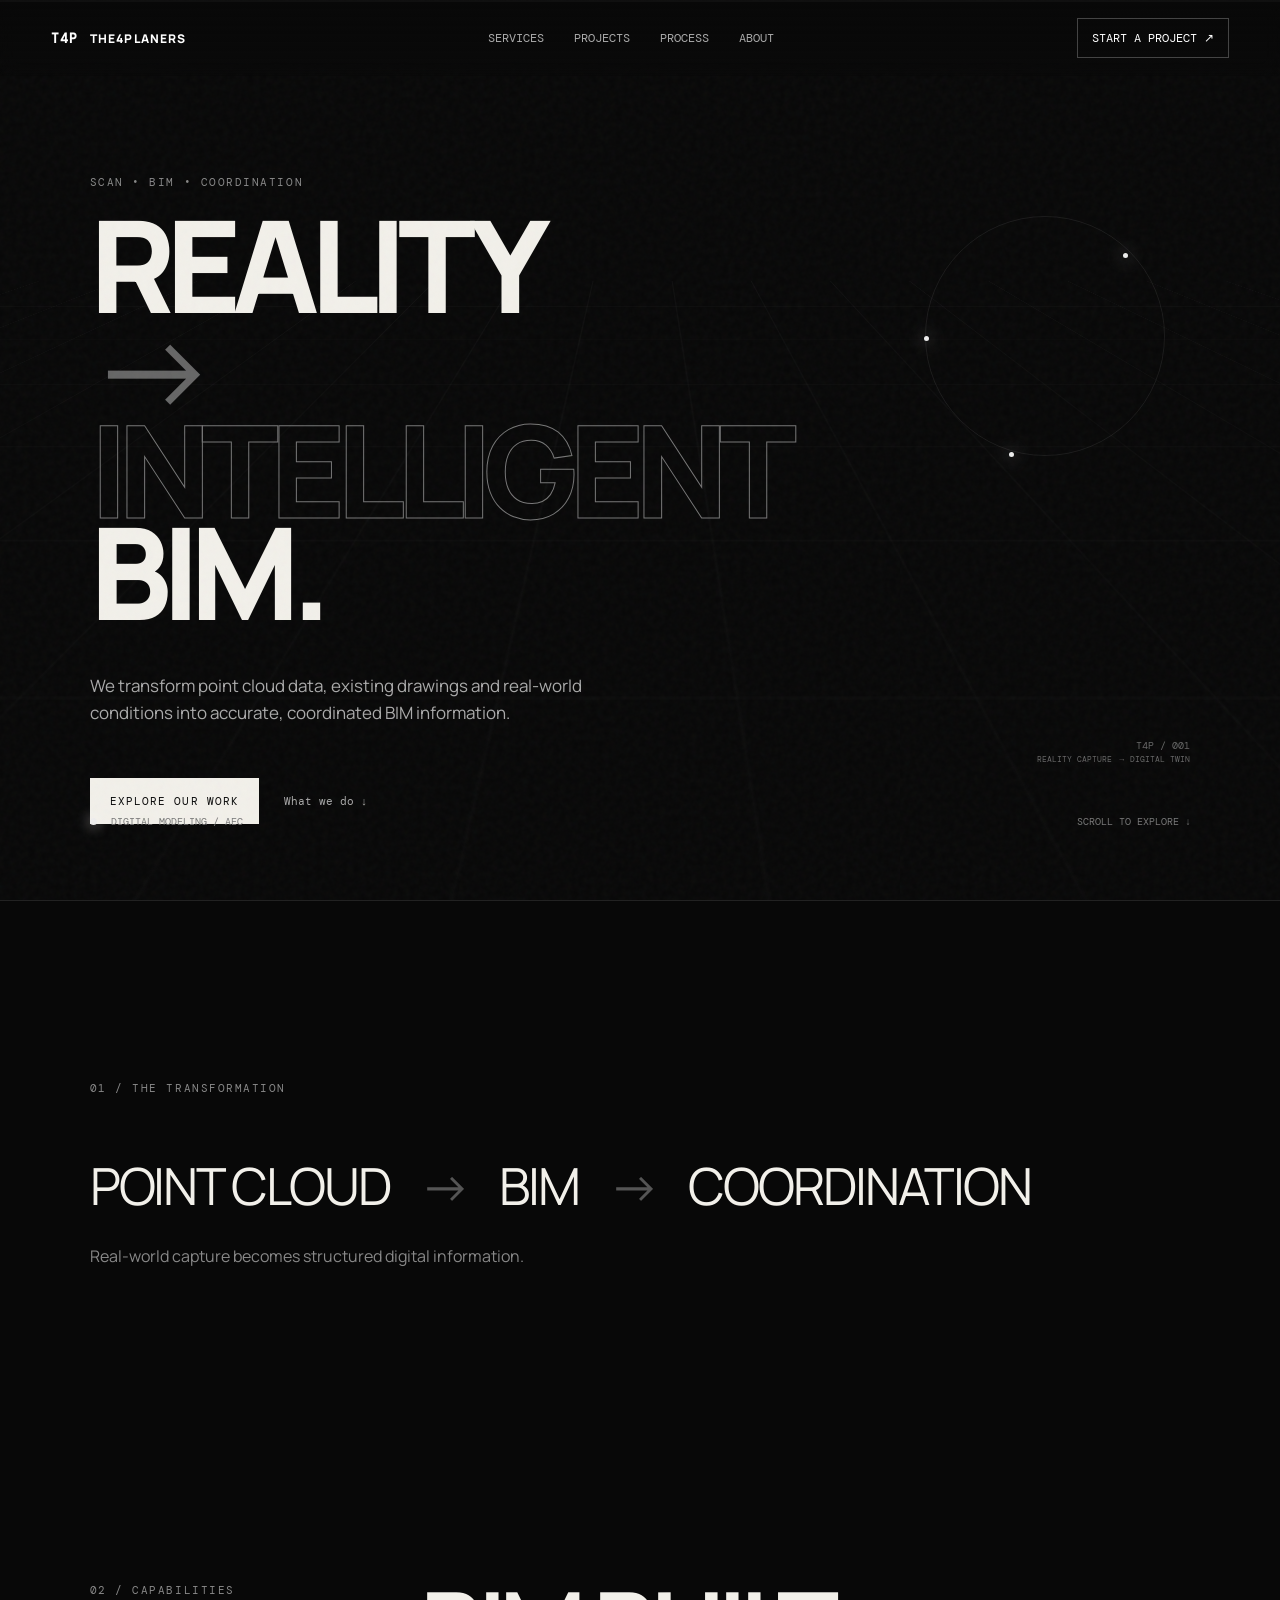
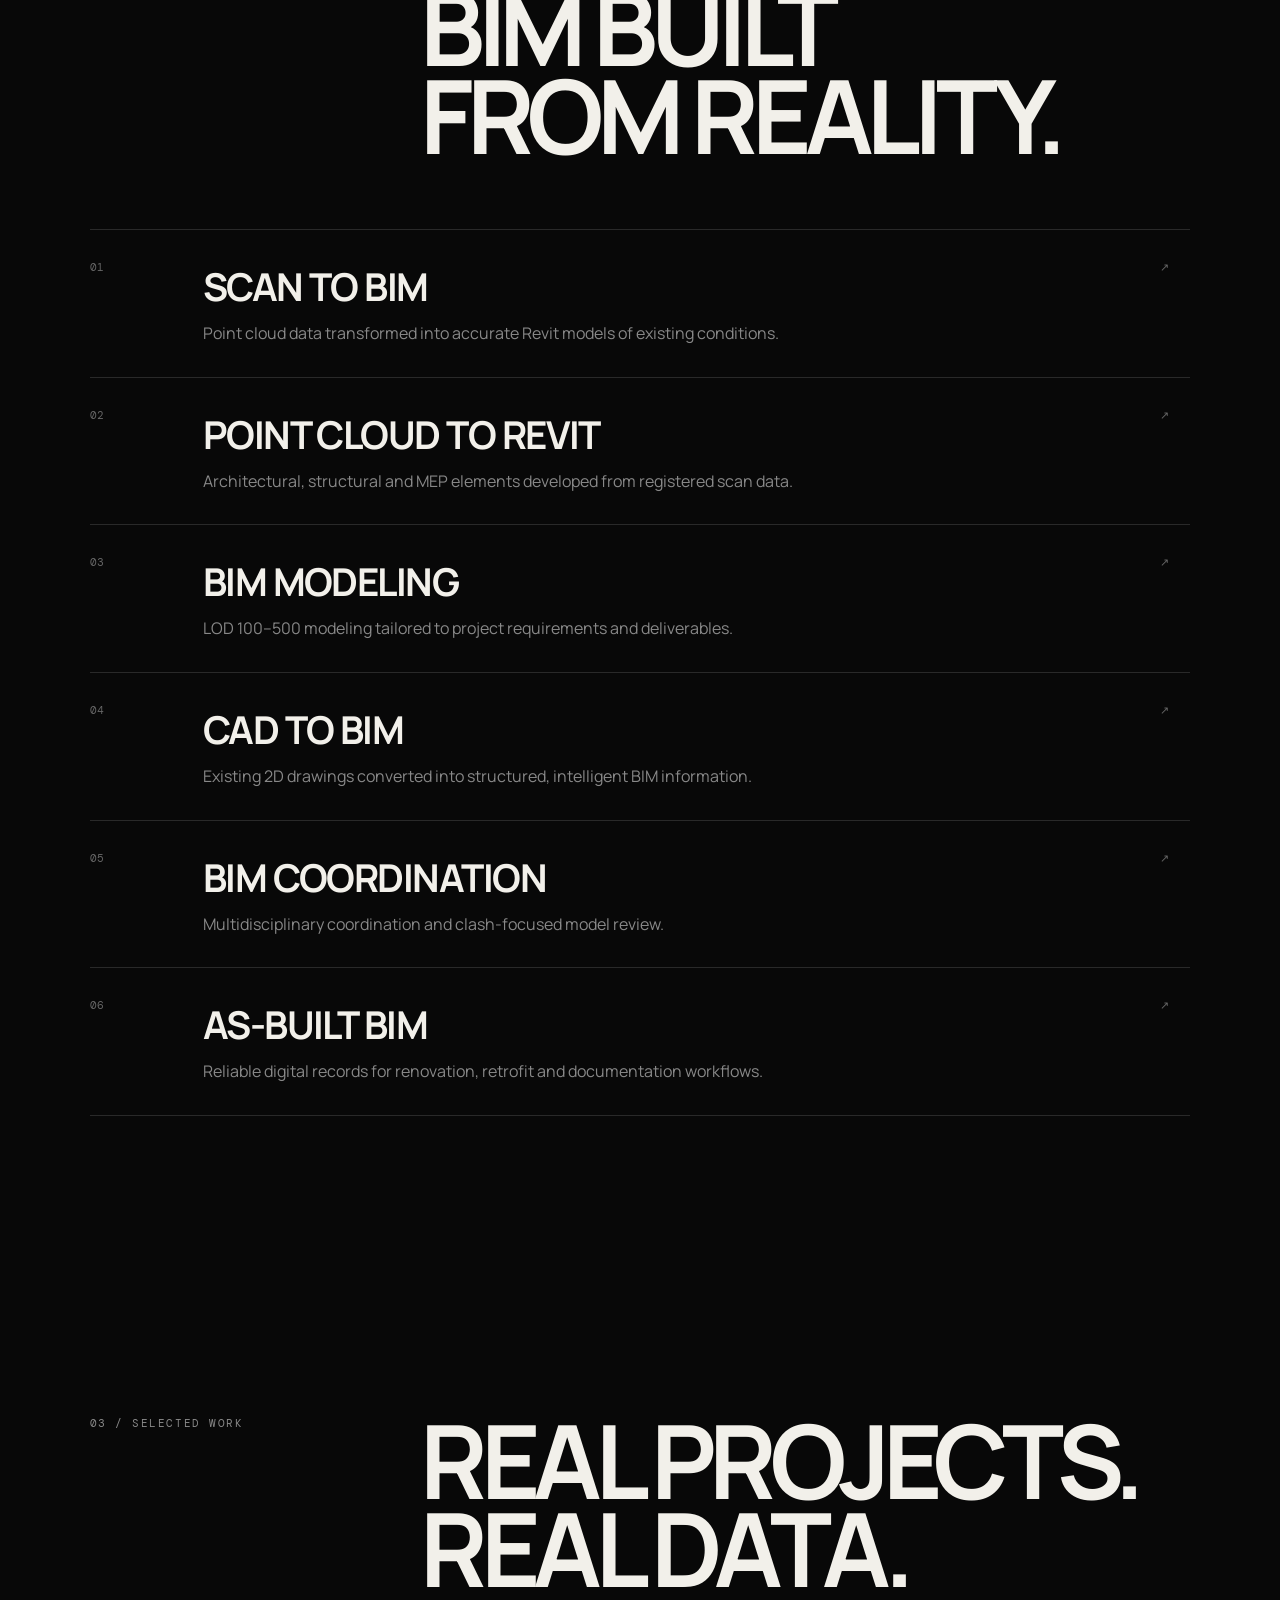
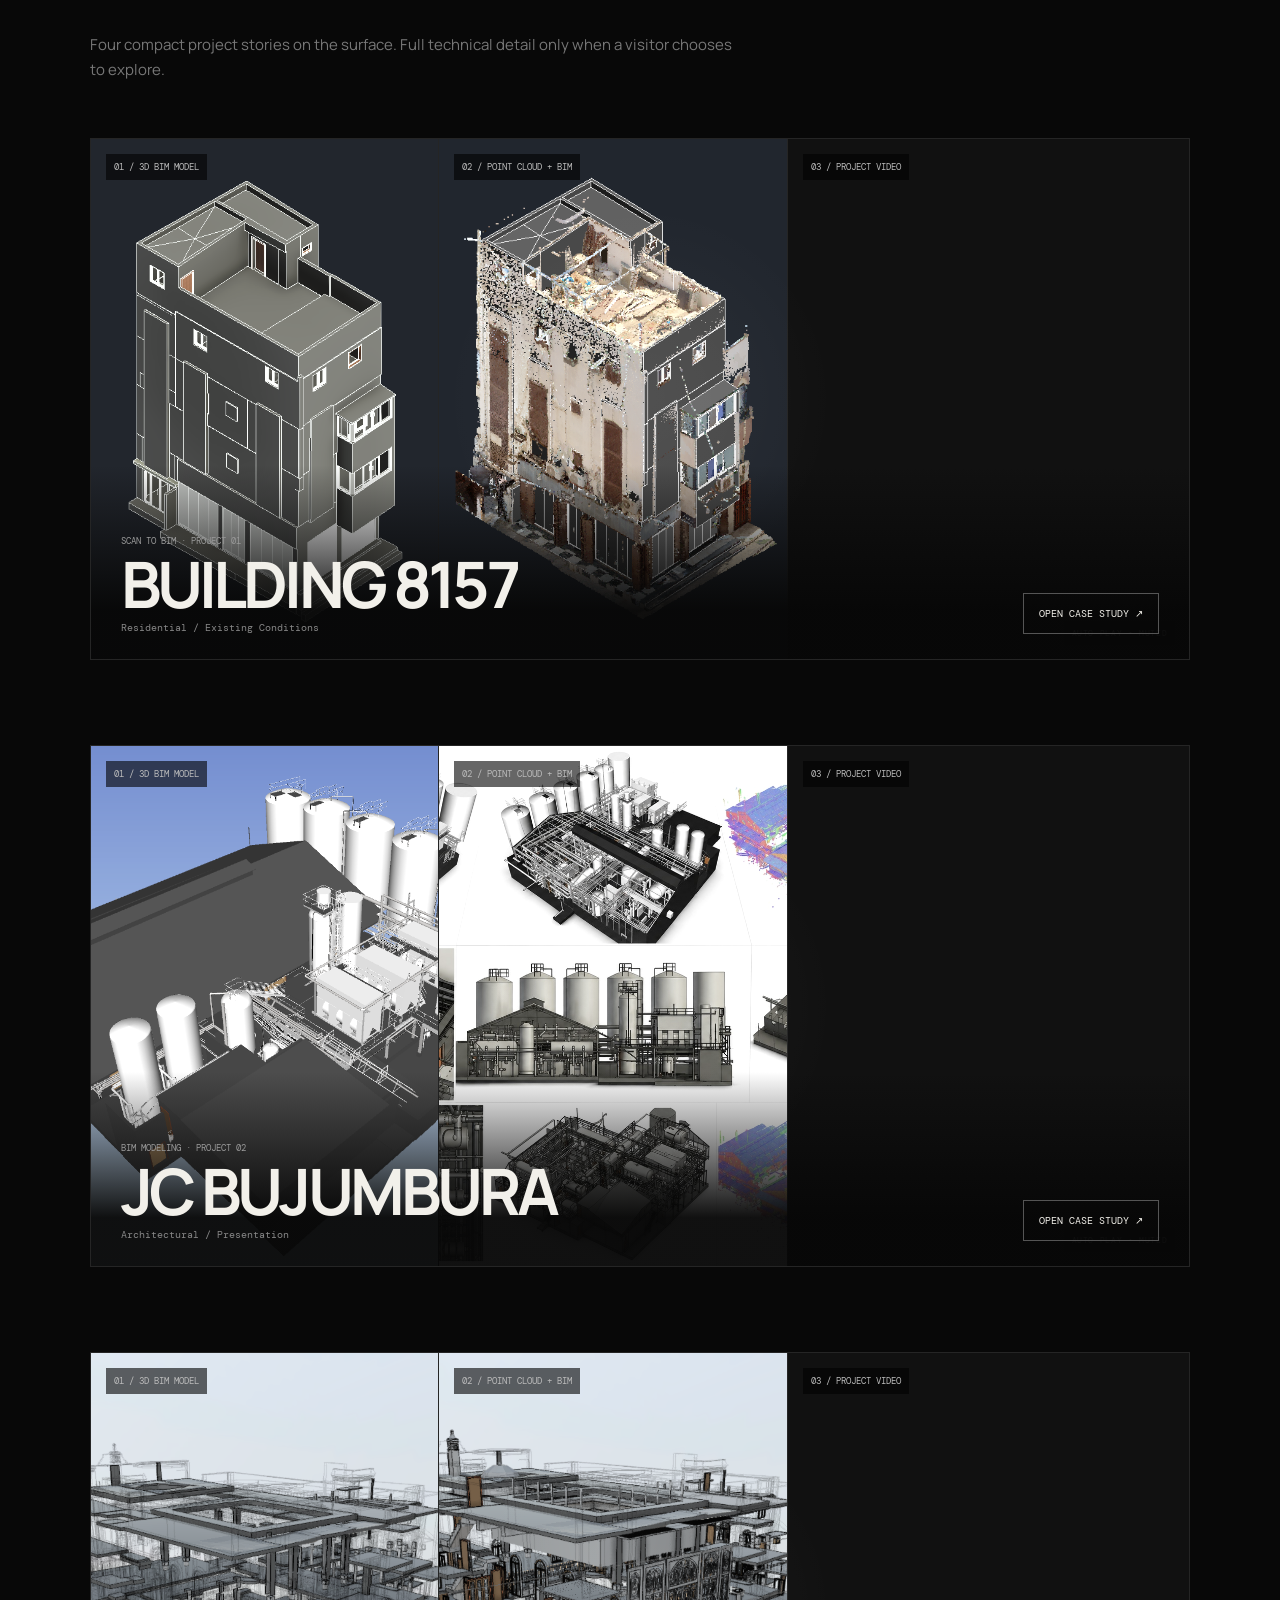
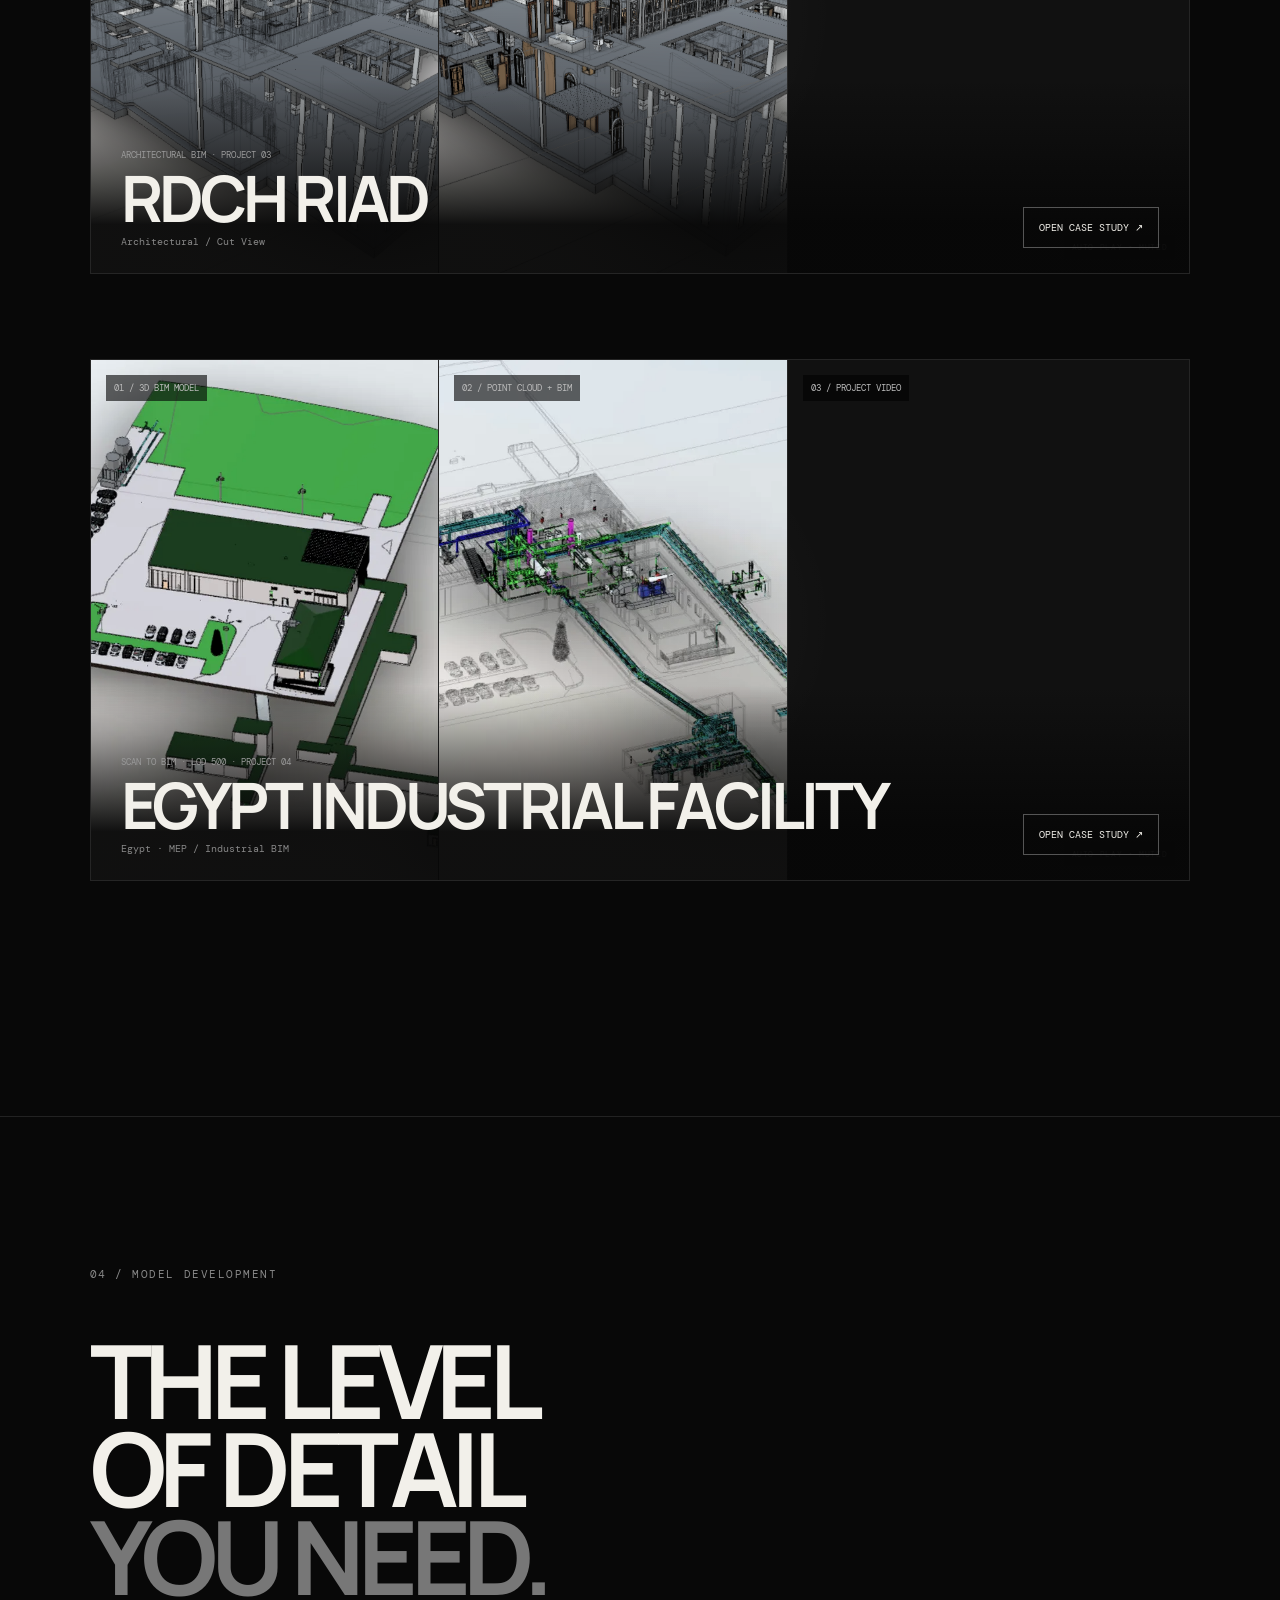
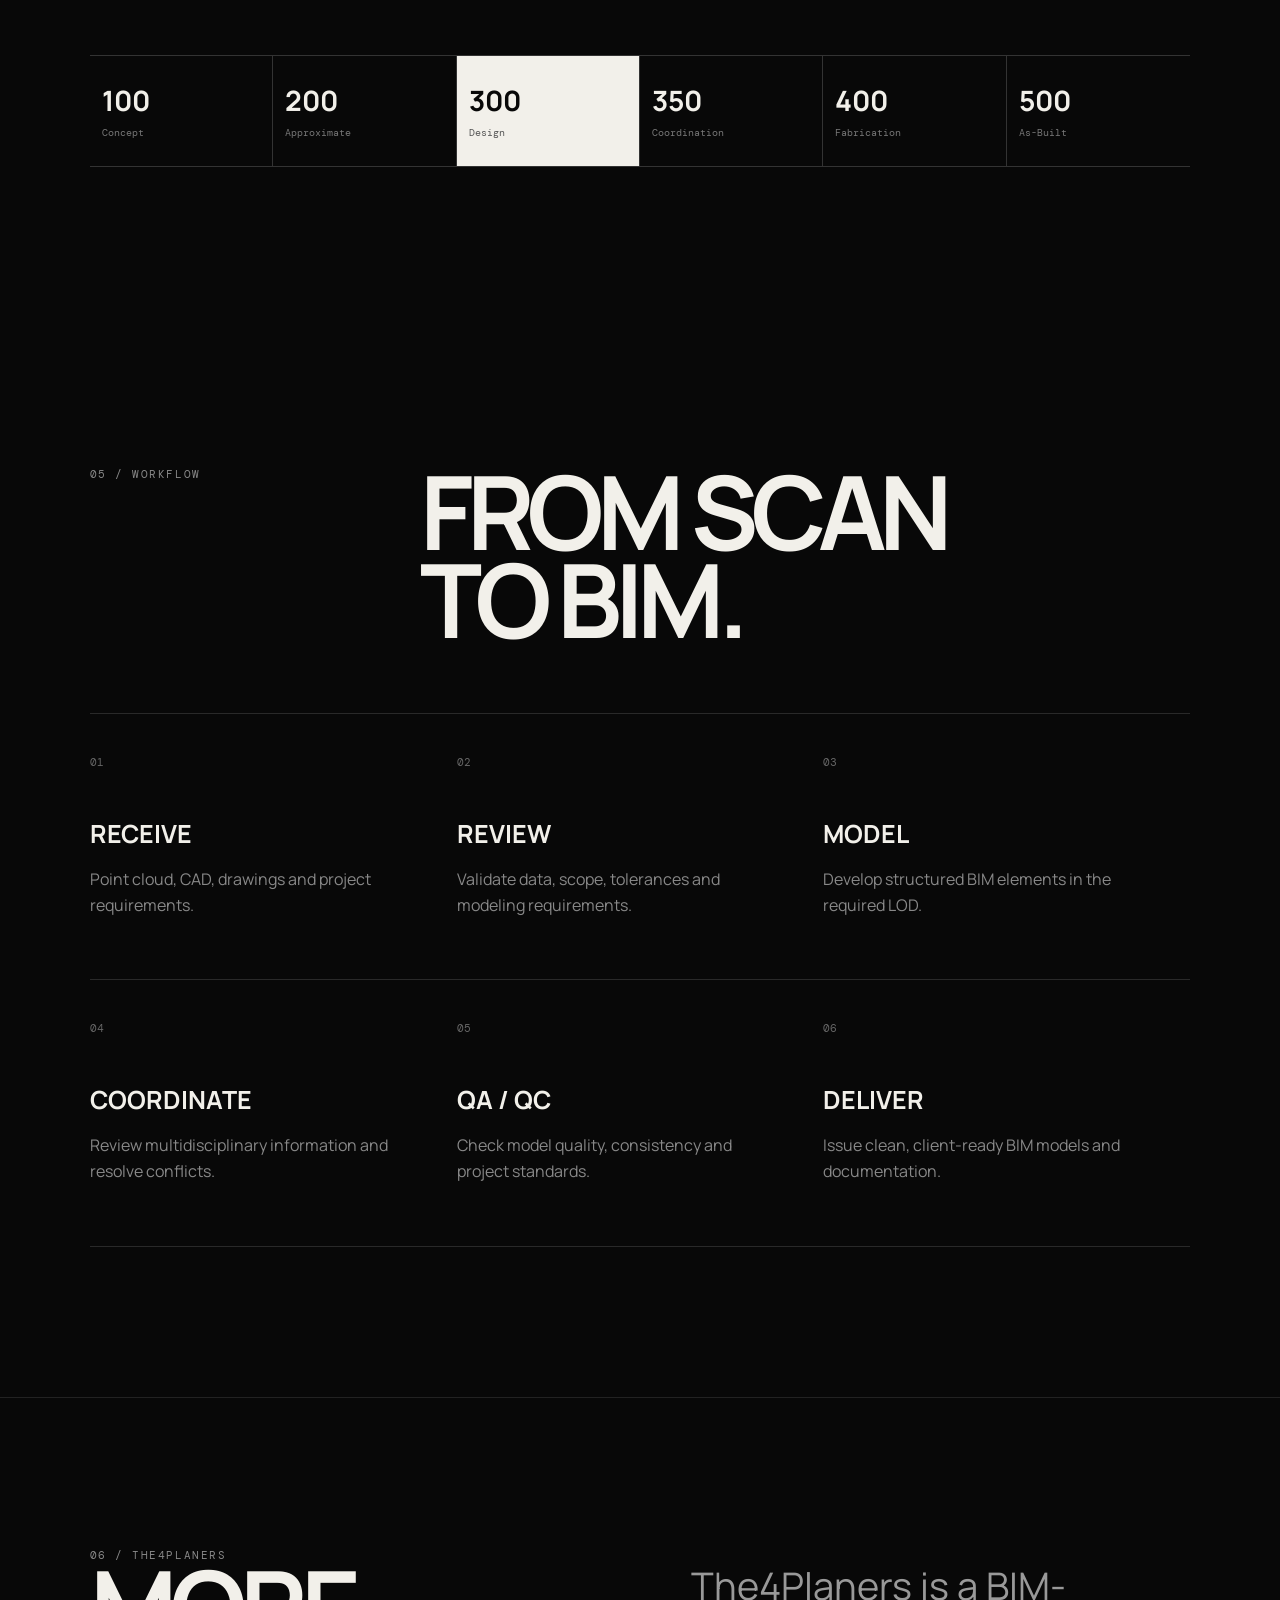
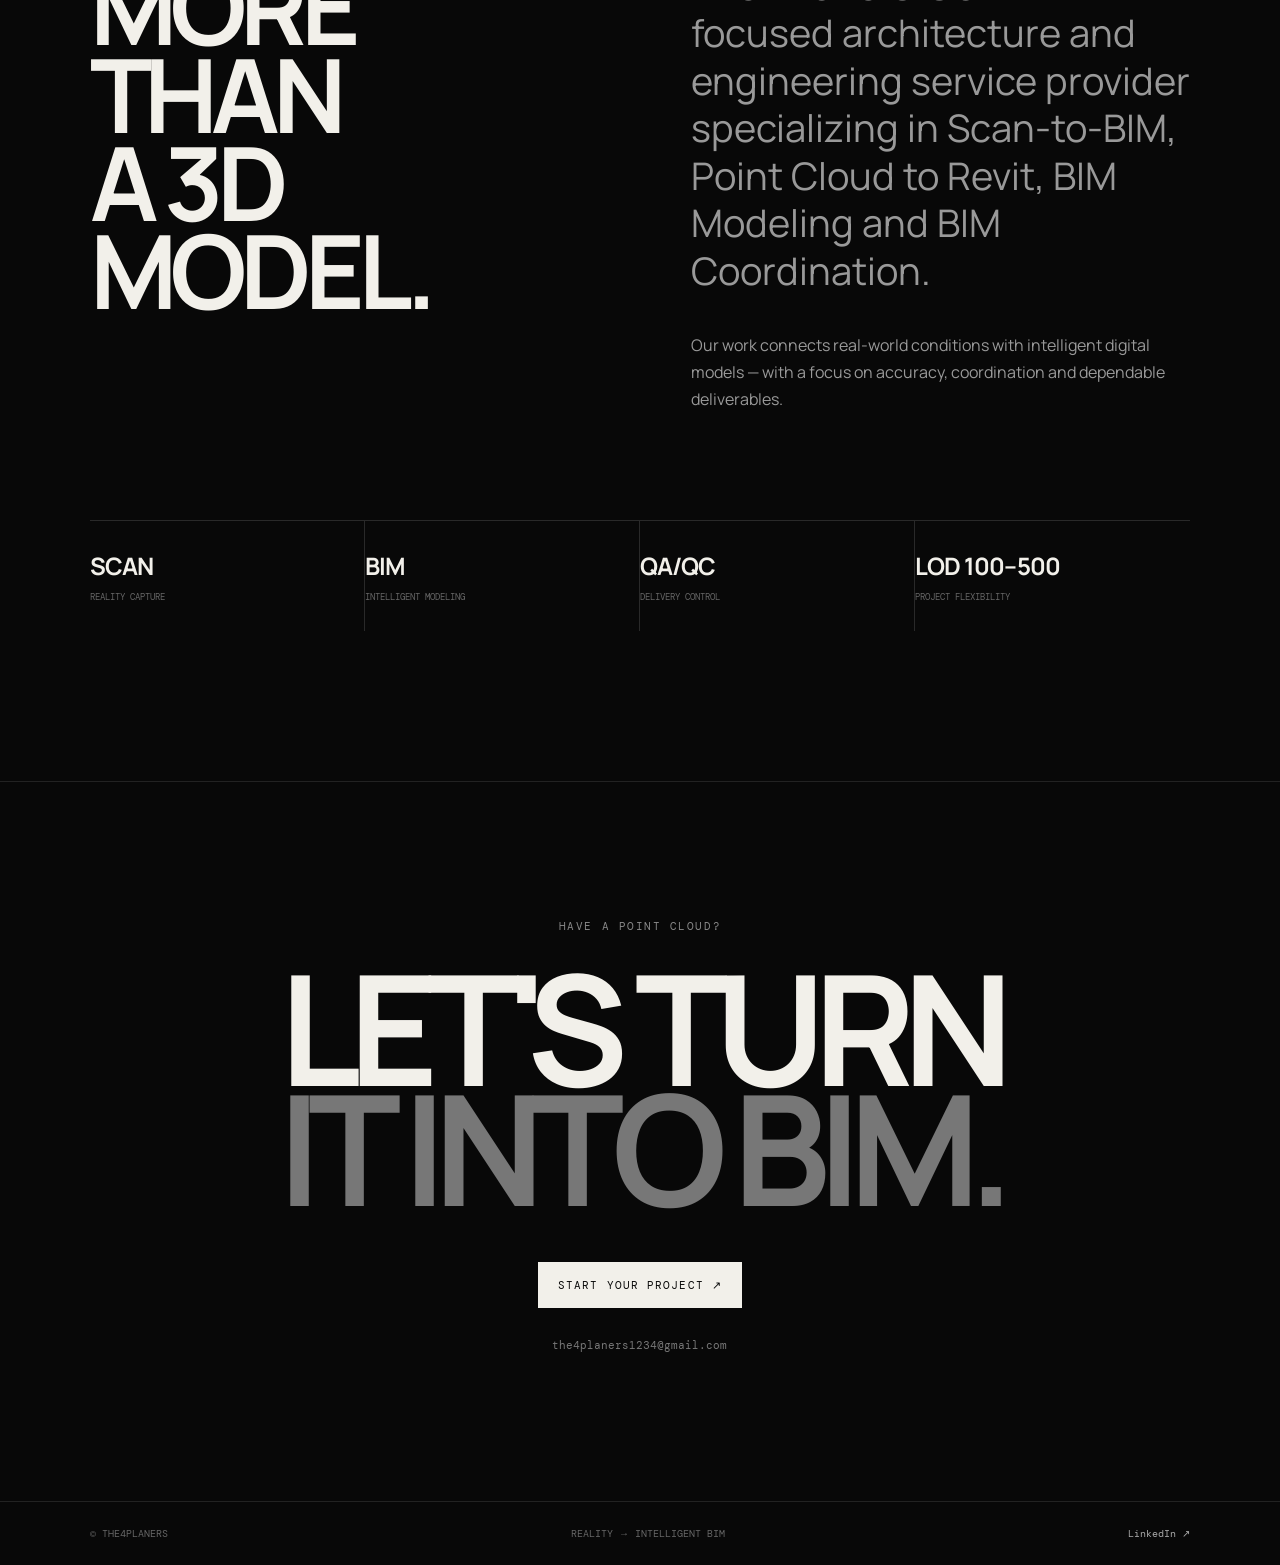
==== commit c42f46eb: "Update portfolio to V7" ====
--- a/index.html
+++ b/index.html
@@ -28,9 +28,8 @@
 
 <main id="top">
 <section class="hero">
-  <video class="hero-bg-video" src="assets/hero-background.mp4" autoplay muted loop playsinline preload="auto" aria-hidden="true"></video>
+  <video class="hero-bg-video" src="assets/hero-background.mp4" autoplay muted loop playsinline preload="metadata"></video>
   <div class="hero-video-overlay"></div>
-  <div class="welcome-badge" aria-hidden="true"><span class="welcome-dot"></span><span>WELCOME, CLIENTS & PARTNERS</span><small>THE4PLANERS / DIGITAL BIM STUDIO</small></div>
   <div class="hero-grid"></div>
   <div class="hero-orbit"><span></span><span></span><span></span></div>
   <div class="eyebrow">SCAN • BIM • COORDINATION</div>
@@ -94,30 +93,10 @@
   <div class="stats reveal"><div><strong>SCAN</strong><small>REALITY CAPTURE</small></div><div><strong>BIM</strong><small>INTELLIGENT MODELING</small></div><div><strong>QA/QC</strong><small>DELIVERY CONTROL</small></div><div><strong>LOD 100–500</strong><small>PROJECT FLEXIBILITY</small></div></div>
 </section>
 
-<section id="contact" class="contact">
-  <div class="contact-inner">
-    <div class="eyebrow">07 / LET'S CONNECT</div>
-    <h2>HAVE A POINT CLOUD?<br><em>LET'S TURN IT INTO BIM.</em></h2>
-    <a class="btn" href="mailto:the4planers1234@gmail.com">Start your project ↗</a>
-    <div class="contact-links" aria-label="Contact links">
-      <a class="contact-link" href="https://wa.me/919522972202" target="_blank" rel="noopener noreferrer" aria-label="Chat with The4Planers on WhatsApp">
-        <span class="icon whatsapp-icon" aria-hidden="true"><svg viewBox="0 0 24 24" fill="none"><path d="M20.1 3.9A9.9 9.9 0 0 0 3.3 15.8L2 22l6.3-1.2A9.9 9.9 0 0 0 20.1 3.9Z" stroke="currentColor" stroke-width="1.7"/><path d="M8.2 7.3c.2-.4.4-.4.7.4l.6c.2 0 .4.1.5.4l.8 1.8c.1.3.1.5-.1.7l-.6.7c.7 1.4 1.8 2.4 3.2 3.1l.7-.6c.2-.2.4-.2.7-.1l1.8.8c.3.1.4.3.4.5v.6c0 .3 0 .5-.4.7-.4.2-1.1.3-1.5.2-3.7-.9-6.6-3.8-7.5-7.5-.1-.5 0-1.2.2-1.7Z" fill="currentColor"/></svg></span>
-        <span><b>WhatsApp</b><small>+91 95229 72202</small></span><span class="link-arrow">↗</span>
-      </a>
-      <a class="contact-link" href="https://www.linkedin.com/company/the4planers/" target="_blank" rel="noopener noreferrer" aria-label="Visit The4Planers on LinkedIn">
-        <span class="icon linkedin-icon" aria-hidden="true"><svg viewBox="0 0 24 24" fill="currentColor"><path d="M5.1 8.3H2V22h3.1V8.3ZM3.6 2A1.9 1.9 0 1 0 3.6 5.8 1.9 1.9 0 0 0 3.6 2ZM22 14.2c0-4.1-2.2-6-5.1-6-2.4 0-3.5 1.3-4.1 2.2V8.3H9.7V22h3.1v-6.8c0-1.8.3-3.6 2.6-3.6 2.3 0 2.3 2.1 2.3 3.7V22H21l1-7.8Z"/></svg></span>
-        <span><b>LinkedIn</b><small>The4Planers Company Page</small></span><span class="link-arrow">↗</span>
-      </a>
-      <a class="contact-link" href="mailto:the4planers1234@gmail.com" aria-label="Email The4Planers">
-        <span class="icon mail-icon" aria-hidden="true"><svg viewBox="0 0 24 24" fill="none"><rect x="2.5" y="4.5" width="19" height="15" rx="2" stroke="currentColor" stroke-width="1.7"/><path d="m4 7 8 6 8-6" stroke="currentColor" stroke-width="1.7"/></svg></span>
-        <span><b>Email</b><small>the4planers1234@gmail.com</small></span><span class="link-arrow">↗</span>
-      </a>
-    </div>
-  </div>
-</section>
+<section id="contact" class="contact"><div><div class="eyebrow">HAVE A POINT CLOUD?</div><h2>LET'S TURN<br><em>IT INTO BIM.</em></h2><a class="btn" href="mailto:the4planers1234@gmail.com">Start your project ↗</a><p>the4planers1234@gmail.com</p></div></section>
 </main>
 
-<footer><span>© THE4PLANERS</span><span>REALITY → INTELLIGENT BIM</span><div class="footer-social"><a href="https://wa.me/919522972202" target="_blank" rel="noopener noreferrer" aria-label="WhatsApp">WhatsApp ↗</a><a href="https://www.linkedin.com/company/the4planers/" target="_blank" rel="noopener noreferrer" aria-label="LinkedIn">LinkedIn ↗</a></div></footer>
+<footer><span>© THE4PLANERS</span><span>REALITY → INTELLIGENT BIM</span><a href="https://www.linkedin.com/company/the4planers/" target="_blank" rel="noreferrer">LinkedIn ↗</a></footer>
 
 <div id="modal" class="modal" aria-hidden="true">
   <div class="modal-backdrop" data-close></div>
--- a/style.css
+++ b/style.css
@@ -1,42 +1,2 @@
 *{box-sizing:border-box}html{scroll-behavior:smooth}body{margin:0;background:#080808;color:#f2f0ea;font-family:Manrope,Arial,sans-serif;overflow-x:hidden}.grain{position:fixed;inset:0;pointer-events:none;opacity:.035;z-index:40;background-image:url("data:image/svg+xml,%3Csvg viewBox='0 0 180 180' xmlns='http://www.w3.org/2000/svg'%3E%3Cfilter id='n'%3E%3CfeTurbulence type='fractalNoise' baseFrequency='.8' numOctaves='3' stitchTiles='stitch'/%3E%3C/filter%3E%3Crect width='100%25' height='100%25' filter='url(%23n)'/%3E%3C/svg%3E")}.progress{position:fixed;z-index:60;top:0;left:0;right:0;height:2px;background:#ffffff08}.progress span{display:block;width:0;height:100%;background:#f2f0ea;transform-origin:left}.nav{position:fixed;top:0;left:0;right:0;height:76px;display:flex;align-items:center;justify-content:space-between;padding:0 4vw;z-index:50;background:linear-gradient(#080808e8,transparent);backdrop-filter:blur(9px)}.brand{font-size:13px;letter-spacing:.08em;color:#fff;text-decoration:none;font-weight:800}.brand b{font-family:"DM Mono";margin-right:12px}.brand span{font-size:12px}.nav nav{display:flex;gap:30px}.nav nav a,.nav-cta{font:12px "DM Mono";text-transform:uppercase;color:#aaa;text-decoration:none}.nav nav a:hover,.nav-cta:hover{color:#fff}.nav-cta{border:1px solid #444;padding:11px 14px;color:#fff}.hero-bg-video{position:absolute;inset:0;width:100%;height:100%;object-fit:cover;opacity:.30;filter:grayscale(.55) contrast(1.08) brightness(.55);z-index:-3}.hero-video-overlay{position:absolute;inset:0;background:linear-gradient(90deg,#080808e8 0%,#080808b8 48%,#08080855 100%),linear-gradient(0deg,#080808 0%,transparent 42%,#08080866 100%);z-index:-2}.hero-grid{z-index:-1}
-.hero{min-height:100vh;position:relative;padding:18vh 7vw 7vh;display:flex;flex-direction:column;justify-content:center;overflow:hidden}.hero-grid{position:absolute;inset:-10%;background:linear-gradient(#ffffff08 1px,transparent 1px),linear-gradient(90deg,#ffffff08 1px,transparent 1px);background-size:80px 80px;mask-image:linear-gradient(to bottom,#000,transparent 82%);transform:perspective(600px) rotateX(58deg) scale(1.8) translateY(20%);animation:gridMove 16s linear infinite}.hero-orbit{position:absolute;right:9vw;top:24vh;width:240px;height:240px;border:1px solid #ffffff13;border-radius:50%;animation:spin 18s linear infinite}.hero-orbit span{position:absolute;width:5px;height:5px;border-radius:50%;background:#eee;top:50%;left:-2px;box-shadow:0 0 18px #fff}.hero-orbit span:nth-child(2){left:auto;right:15%;top:15%}.hero-orbit span:nth-child(3){left:35%;top:auto;bottom:-2px}.eyebrow{font:11px "DM Mono";letter-spacing:.14em;color:#888}.hero h1{font-size:clamp(58px,10vw,150px);line-height:.8;letter-spacing:-.075em;margin:24px 0 32px;position:relative;font-weight:800;max-width:1000px}.hero-line{display:block;animation:heroIn 1s cubic-bezier(.2,.8,.2,1) both}.hero-line:nth-of-type(2){animation-delay:.08s}.hero-line:nth-of-type(3){animation-delay:.16s}.hero-arrow{display:block;color:#666;font-weight:400;animation:heroIn 1s .24s cubic-bezier(.2,.8,.2,1) both}.hero .outline{color:transparent;-webkit-text-stroke:1px #777}.hero-copy{max-width:570px;font-size:17px;line-height:1.6;color:#aaa;position:relative}.hero-buttons{display:flex;align-items:center;gap:25px;margin-top:35px}.btn{display:inline-block;text-decoration:none;text-transform:uppercase;font:11px "DM Mono";letter-spacing:.1em;padding:16px 20px;background:#f2f0ea;color:#080808;transition:transform .3s,background .3s}.btn:hover{transform:translateY(-3px);background:#fff}.quiet{font:11px "DM Mono";color:#aaa;text-decoration:none}.hero-foot{position:absolute;left:7vw;right:7vw;bottom:8vh;display:flex;justify-content:space-between;font:10px "DM Mono";color:#777}.hero-foot i{display:inline-block;width:7px;height:7px;border-radius:50%;background:#eee;margin-right:8px;box-shadow:0 0 14px #fff}.hero-tag{position:absolute;right:7vw;bottom:15vh;font:10px "DM Mono";color:#666;text-align:right}.hero-tag small{font-size:8px}.transform{padding:180px 7vw 150px;border-top:1px solid #222}.transform-line{display:flex;align-items:center;gap:30px;flex-wrap:wrap;margin:55px 0 25px;font-size:clamp(25px,4vw,58px);letter-spacing:-.04em}.transform-line i{color:#555;font-style:normal}.transform p{color:#888;max-width:560px}.section{padding:150px 7vw}.section-head{display:grid;grid-template-columns:30% 70%;margin-bottom:70px}.section-head h2,.lod h2,.about h2{font-size:clamp(48px,8vw,115px);line-height:.86;letter-spacing:-.07em;margin:0}.services{border-top:1px solid #292929}.service{display:grid;grid-template-columns:8% 1fr 30px;gap:25px;align-items:start;border-bottom:1px solid #292929;padding:30px 0;transition:padding .45s,background .45s}.service:hover{padding-left:18px;background:linear-gradient(90deg,#ffffff08,transparent)}.service>b,.service>span{font:11px "DM Mono";color:#666}.service h3{font-size:clamp(22px,3vw,40px);margin:0 0 8px;letter-spacing:-.04em}.service p{margin:0;color:#888;max-width:600px;line-height:1.6}.section-intro{max-width:650px;color:#777;margin:-30px 0 55px;font-size:15px;line-height:1.7}.project{position:relative;margin:0 0 85px;border:1px solid #252525;background:#0d0d0d;overflow:hidden;cursor:pointer;min-height:520px;isolation:isolate}.project::before{content:"";position:absolute;inset:0;background:radial-gradient(circle at var(--mx,50%) var(--my,50%),#ffffff0c,transparent 32%);pointer-events:none;z-index:2}.project-media{display:grid;grid-template-columns:1fr 1fr 1.15fr;height:520px}.project-tile{position:relative;overflow:hidden;border-right:1px solid #252525;background:#111}.project-tile:last-child{border-right:0}.project-tile img,.project-tile video{width:100%;height:100%;object-fit:cover;display:block;filter:saturate(.72) contrast(1.03);transition:transform .8s cubic-bezier(.2,.8,.2,1),filter .5s}.project:hover .project-tile img,.project:hover .project-tile video{transform:scale(1.045);filter:saturate(.95) contrast(1.05)}.project-tile.cloud img{object-position:center}.project-tile.video::after{content:"AUTO PLAY • MUTED";position:absolute;right:14px;bottom:14px;font:8px "DM Mono";color:#bbb;background:#0009;padding:7px 8px;letter-spacing:.08em}.tile-label{position:absolute;left:15px;top:15px;z-index:3;font:9px "DM Mono";color:#bbb;background:#0009;padding:7px 8px}.project-info{position:absolute;z-index:4;left:0;right:0;bottom:0;padding:70px 30px 25px;background:linear-gradient(transparent,#070707f5 75%);display:grid;grid-template-columns:1fr auto;align-items:end}.project-info .kicker{font:9px "DM Mono";color:#999;grid-column:1/-1}.project-info h3{font-size:clamp(36px,5vw,72px);line-height:.88;letter-spacing:-.06em;margin:9px 0 0}.project-info p{margin:9px 0 0;font:10px "DM Mono";color:#888}.project-open{font:10px "DM Mono";border:1px solid #555;padding:13px 15px;white-space:nowrap}.lod{border-top:1px solid #222}.lod h2{margin:55px 0}.lod h2 em{color:#777;font-style:normal}.lod-track{display:grid;grid-template-columns:repeat(6,1fr);border-top:1px solid #333;border-bottom:1px solid #333}.lod-track div{padding:25px 12px;border-right:1px solid #333;transition:transform .3s,background .3s}.lod-track div:last-child{border:0}.lod-track div:hover{transform:translateY(-6px)}.lod-track strong{display:block;font-size:28px}.lod-track small{font:10px "DM Mono";color:#777}.lod-track .active{background:#f2f0ea;color:#080808}.lod-track .active small{color:#555}.process-grid{display:grid;grid-template-columns:repeat(3,1fr);border-top:1px solid #292929}.step{padding:35px 20px 45px 0;border-bottom:1px solid #292929}.step b{font:11px "DM Mono";color:#666}.step h3{font-size:25px;margin:45px 0 10px}.step p{color:#888;line-height:1.6;max-width:300px}.about{border-top:1px solid #222}.about-grid{display:grid;grid-template-columns:1fr 1fr;gap:8vw}.about .lead{font-size:clamp(22px,3vw,38px);line-height:1.25;margin-top:0}.about-grid p{color:#999;line-height:1.7}.stats{display:grid;grid-template-columns:repeat(4,1fr);border-top:1px solid #292929;margin-top:90px}.stats div{padding:28px 18px 28px 0;border-right:1px solid #292929}.stats div:last-child{border:0}.stats strong{display:block;font-size:24px;letter-spacing:-.04em}.stats small{display:block;font:9px "DM Mono";color:#666;margin-top:9px}.contact{min-height:80vh;display:grid;place-items:center;text-align:center;border-top:1px solid #222;padding:100px 7vw}.contact h2{font-size:clamp(60px,12vw,170px);line-height:.78;letter-spacing:-.08em;margin:35px 0 55px}.contact h2 em{font-style:normal;color:#777}.contact p{font:11px "DM Mono";color:#777;margin-top:30px}footer{border-top:1px solid #222;padding:25px 7vw;display:flex;justify-content:space-between;gap:20px;font:10px "DM Mono";color:#666}footer a{color:#aaa;text-decoration:none}.reveal{opacity:0;transform:translateY(35px);transition:opacity .9s ease,transform .9s ease}.reveal.visible{opacity:1;transform:none}.modal{position:fixed;inset:0;z-index:100;display:none}.modal.open{display:block}.modal-backdrop{position:absolute;inset:0;background:#000c;backdrop-filter:blur(15px)}.modal-panel{position:absolute;inset:4vh 5vw;background:#0b0b0b;border:1px solid #292929;overflow:auto;padding:65px 5vw 70px}.modal-close{position:fixed;z-index:3;right:6vw;top:6vh;background:#111;color:#fff;border:1px solid #555;padding:12px 15px;font:10px "DM Mono";cursor:pointer}.case-kicker{font:10px "DM Mono";color:#777}.case-title{font-size:clamp(50px,8vw,110px);line-height:.84;letter-spacing:-.07em;margin:18px 0 45px}.case-hero{display:grid;grid-template-columns:1.2fr .8fr;gap:15px;margin-bottom:70px}.case-hero img,.case-hero video{width:100%;height:480px;object-fit:cover;border:1px solid #292929}.case-copy{display:grid;grid-template-columns:repeat(3,1fr);gap:12px;margin-bottom:70px}.case-copy div{border-top:1px solid #333;padding-top:14px}.case-copy b{display:block;font:9px "DM Mono";color:#666}.case-copy span{display:block;margin-top:8px;font-size:16px}.case-gallery{display:grid;grid-template-columns:repeat(2,1fr);gap:15px}.case-gallery img{width:100%;border:1px solid #292929;background:#111}.case-gallery .wide{grid-column:1/-1}.case-video{width:100%;max-height:620px;object-fit:contain;background:#050505;border:1px solid #292929;margin-bottom:15px}@keyframes heroIn{from{opacity:0;transform:translateY(45px)}to{opacity:1;transform:none}}@keyframes gridMove{to{background-position:80px 80px}}@keyframes spin{to{transform:rotate(360deg)}}@media(max-width:850px){.nav{height:65px;padding:0 5vw}.nav nav{display:none}.nav-cta{padding:9px}.hero{padding:18vh 5vw 10vh}.hero h1{font-size:16vw}.hero-orbit{width:150px;height:150px;right:-30px;top:22vh;opacity:.6}.hero-copy{font-size:15px}.hero-foot{left:5vw;right:5vw;bottom:35px}.hero-tag{display:none}.section,.transform{padding:100px 5vw}.section-head{display:block}.section-head h2{margin-top:35px}.project{min-height:auto}.project-media{grid-template-columns:1fr;height:auto}.project-tile{height:54vw;min-height:220px;border-right:0;border-bottom:1px solid #252525}.project-tile:last-child{border-bottom:0}.project-info{position:relative;padding:30px 22px;background:#0d0d0d;grid-template-columns:1fr}.project-open{margin-top:20px;justify-self:start}.lod-track{grid-template-columns:repeat(3,1fr)}.process-grid{grid-template-columns:1fr 1fr}.about-grid{grid-template-columns:1fr;gap:35px}.stats{grid-template-columns:1fr 1fr}.stats div:nth-child(2){border-right:0}.case-hero{grid-template-columns:1fr}.case-hero img,.case-hero video{height:300px}.case-copy{grid-template-columns:1fr 1fr}.case-gallery{grid-template-columns:1fr}footer{padding:22px 5vw;flex-direction:column}.modal-panel{inset:0;padding:75px 5vw 50px}.modal-close{top:18px;right:5vw}}@media(prefers-reduced-motion:reduce){.hero-bg-video{display:none}*,*::before,*::after{scroll-behavior:auto!important;animation:none!important;transition:none!important}}
-/* V7 polish: full-bleed hero video, welcome animation, stronger content hierarchy */
-.hero{isolation:isolate;background:#080808}
-.hero-bg-video{z-index:-4;opacity:.72;filter:brightness(.78) saturate(.72) contrast(1.04);object-fit:cover;object-position:center;transform:scale(1.005)}
-.hero-video-overlay{z-index:-3;background:linear-gradient(90deg,rgba(8,8,8,.78) 0%,rgba(8,8,8,.45) 46%,rgba(8,8,8,.18) 100%),linear-gradient(0deg,rgba(8,8,8,.72) 0%,rgba(8,8,8,.05) 48%,rgba(8,8,8,.42) 100%)}
-.hero-grid{z-index:-2;opacity:.45}
-.welcome-badge{position:absolute;top:112px;right:7vw;display:flex;align-items:center;gap:10px;padding:9px 12px;border:1px solid rgba(255,255,255,.16);background:rgba(8,8,8,.34);backdrop-filter:blur(10px);font:9px "DM Mono";letter-spacing:.08em;color:#ddd;animation:welcomeIn 1s .25s both}
-.welcome-badge small{display:block;color:#777;font-size:7px;letter-spacing:.12em;margin-left:2px}
-.welcome-dot{width:6px;height:6px;border-radius:50%;background:#fff;box-shadow:0 0 16px rgba(255,255,255,.9);animation:pulseDot 1.8s infinite}
-.hero h1,.hero-copy,.hero-buttons,.hero-foot,.hero-tag{position:relative;z-index:1}
-.hero h1{max-width:980px}
-.project-tile.video{background:#050505}
-.project-tile.video video{object-fit:cover;object-position:center;background:#050505}
-.project-tile video[data-video-error]{opacity:.25}
-.case-hero video,.case-video{object-fit:contain;background:#050505}
-.case-video{display:block;max-height:72vh}
-.contact{min-height:86vh}
-.contact-inner{width:min(1100px,100%)}
-.contact h2{margin-bottom:42px}
-.contact-links{display:grid;grid-template-columns:repeat(3,1fr);gap:12px;margin:44px auto 0;text-align:left}
-.contact-link{min-height:82px;border:1px solid #292929;background:#0d0d0d;color:#eee;text-decoration:none;padding:17px 18px;display:grid;grid-template-columns:42px 1fr 18px;align-items:center;gap:12px;transition:transform .3s,border-color .3s,background .3s}
-.contact-link:hover{transform:translateY(-4px);border-color:#555;background:#121212}
-.contact-link .icon{width:34px;height:34px;display:grid;place-items:center;border:1px solid #333;border-radius:50%;color:#eee}
-.contact-link svg{width:18px;height:18px;display:block}
-.contact-link b{display:block;font-size:12px;letter-spacing:.02em}
-.contact-link small{display:block;color:#777;font:8px "DM Mono";margin-top:5px;white-space:nowrap;overflow:hidden;text-overflow:ellipsis}
-.link-arrow{color:#777;font:13px "DM Mono"}
-.footer-social{display:flex;gap:20px}
-.footer-social a{color:#aaa;text-decoration:none}
-.footer-social a:hover{color:#fff}
-@keyframes welcomeIn{from{opacity:0;transform:translateY(-12px) translateX(8px);filter:blur(5px)}to{opacity:1;transform:none;filter:none}}
-@keyframes pulseDot{0%,100%{opacity:.5;transform:scale(.8)}50%{opacity:1;transform:scale(1.15)}}
-@media(max-width:850px){
- .hero-bg-video{opacity:.58}
- .welcome-badge{top:82px;right:5vw;max-width:240px;flex-wrap:wrap}
- .welcome-badge small{width:100%;margin-left:16px}
- .contact-links{grid-template-columns:1fr}
- .contact-link{min-height:72px}
- .footer-social{gap:14px}
-}
-@media(prefers-reduced-motion:reduce){.welcome-badge,.welcome-dot{animation:none}.hero-bg-video{opacity:.35}}
+.hero{min-height:100vh;position:relative;padding:18vh 7vw 7vh;display:flex;flex-direction:column;justify-content:center;overflow:hidden}.hero-grid{position:absolute;inset:-10%;background:linear-gradient(#ffffff08 1px,transparent 1px),linear-gradient(90deg,#ffffff08 1px,transparent 1px);background-size:80px 80px;mask-image:linear-gradient(to bottom,#000,transparent 82%);transform:perspective(600px) rotateX(58deg) scale(1.8) translateY(20%);animation:gridMove 16s linear infinite}.hero-orbit{position:absolute;right:9vw;top:24vh;width:240px;height:240px;border:1px solid #ffffff13;border-radius:50%;animation:spin 18s linear infinite}.hero-orbit span{position:absolute;width:5px;height:5px;border-radius:50%;background:#eee;top:50%;left:-2px;box-shadow:0 0 18px #fff}.hero-orbit span:nth-child(2){left:auto;right:15%;top:15%}.hero-orbit span:nth-child(3){left:35%;top:auto;bottom:-2px}.eyebrow{font:11px "DM Mono";letter-spacing:.14em;color:#888}.hero h1{font-size:clamp(58px,10vw,150px);line-height:.8;letter-spacing:-.075em;margin:24px 0 32px;position:relative;font-weight:800;max-width:1000px}.hero-line{display:block;animation:heroIn 1s cubic-bezier(.2,.8,.2,1) both}.hero-line:nth-of-type(2){animation-delay:.08s}.hero-line:nth-of-type(3){animation-delay:.16s}.hero-arrow{display:block;color:#666;font-weight:400;animation:heroIn 1s .24s cubic-bezier(.2,.8,.2,1) both}.hero .outline{color:transparent;-webkit-text-stroke:1px #777}.hero-copy{max-width:570px;font-size:17px;line-height:1.6;color:#aaa;position:relative}.hero-buttons{display:flex;align-items:center;gap:25px;margin-top:35px}.btn{display:inline-block;text-decoration:none;text-transform:uppercase;font:11px "DM Mono";letter-spacing:.1em;padding:16px 20px;background:#f2f0ea;color:#080808;transition:transform .3s,background .3s}.btn:hover{transform:translateY(-3px);background:#fff}.quiet{font:11px "DM Mono";color:#aaa;text-decoration:none}.hero-foot{position:absolute;left:7vw;right:7vw;bottom:8vh;display:flex;justify-content:space-between;font:10px "DM Mono";color:#777}.hero-foot i{display:inline-block;width:7px;height:7px;border-radius:50%;background:#eee;margin-right:8px;box-shadow:0 0 14px #fff}.hero-tag{position:absolute;right:7vw;bottom:15vh;font:10px "DM Mono";color:#666;text-align:right}.hero-tag small{font-size:8px}.transform{padding:180px 7vw 150px;border-top:1px solid #222}.transform-line{display:flex;align-items:center;gap:30px;flex-wrap:wrap;margin:55px 0 25px;font-size:clamp(25px,4vw,58px);letter-spacing:-.04em}.transform-line i{color:#555;font-style:normal}.transform p{color:#888;max-width:560px}.section{padding:150px 7vw}.section-head{display:grid;grid-template-columns:30% 70%;margin-bottom:70px}.section-head h2,.lod h2,.about h2{font-size:clamp(48px,8vw,115px);line-height:.86;letter-spacing:-.07em;margin:0}.services{border-top:1px solid #292929}.service{display:grid;grid-template-columns:8% 1fr 30px;gap:25px;align-items:start;border-bottom:1px solid #292929;padding:30px 0;transition:padding .45s,background .45s}.service:hover{padding-left:18px;background:linear-gradient(90deg,#ffffff08,transparent)}.service>b,.service>span{font:11px "DM Mono";color:#666}.service h3{font-size:clamp(22px,3vw,40px);margin:0 0 8px;letter-spacing:-.04em}.service p{margin:0;color:#888;max-width:600px;line-height:1.6}.section-intro{max-width:650px;color:#777;margin:-30px 0 55px;font-size:15px;line-height:1.7}.project{position:relative;margin:0 0 85px;border:1px solid #252525;background:#0d0d0d;overflow:hidden;cursor:pointer;min-height:520px;isolation:isolate}.project::before{content:"";position:absolute;inset:0;background:radial-gradient(circle at var(--mx,50%) var(--my,50%),#ffffff0c,transparent 32%);pointer-events:none;z-index:2}.project-media{display:grid;grid-template-columns:1fr 1fr 1.15fr;height:520px}.project-tile{position:relative;overflow:hidden;border-right:1px solid #252525;background:#111}.project-tile:last-child{border-right:0}.project-tile img,.project-tile video{width:100%;height:100%;object-fit:cover;display:block;filter:saturate(.72) contrast(1.03);transition:transform .8s cubic-bezier(.2,.8,.2,1),filter .5s}.project:hover .project-tile img,.project:hover .project-tile video{transform:scale(1.045);filter:saturate(.95) contrast(1.05)}.project-tile.cloud img{object-position:center}.project-tile.video::after{content:"AUTO PLAY • MUTED";position:absolute;right:14px;bottom:14px;font:8px "DM Mono";color:#bbb;background:#0009;padding:7px 8px;letter-spacing:.08em}.tile-label{position:absolute;left:15px;top:15px;z-index:3;font:9px "DM Mono";color:#bbb;background:#0009;padding:7px 8px}.project-info{position:absolute;z-index:4;left:0;right:0;bottom:0;padding:70px 30px 25px;background:linear-gradient(transparent,#070707f5 75%);display:grid;grid-template-columns:1fr auto;align-items:end}.project-info .kicker{font:9px "DM Mono";color:#999;grid-column:1/-1}.project-info h3{font-size:clamp(36px,5vw,72px);line-height:.88;letter-spacing:-.06em;margin:9px 0 0}.project-info p{margin:9px 0 0;font:10px "DM Mono";color:#888}.project-open{font:10px "DM Mono";border:1px solid #555;padding:13px 15px;white-space:nowrap}.lod{border-top:1px solid #222}.lod h2{margin:55px 0}.lod h2 em{color:#777;font-style:normal}.lod-track{display:grid;grid-template-columns:repeat(6,1fr);border-top:1px solid #333;border-bottom:1px solid #333}.lod-track div{padding:25px 12px;border-right:1px solid #333;transition:transform .3s,background .3s}.lod-track div:last-child{border:0}.lod-track div:hover{transform:translateY(-6px)}.lod-track strong{display:block;font-size:28px}.lod-track small{font:10px "DM Mono";color:#777}.lod-track .active{background:#f2f0ea;color:#080808}.lod-track .active small{color:#555}.process-grid{display:grid;grid-template-columns:repeat(3,1fr);border-top:1px solid #292929}.step{padding:35px 20px 45px 0;border-bottom:1px solid #292929}.step b{font:11px "DM Mono";color:#666}.step h3{font-size:25px;margin:45px 0 10px}.step p{color:#888;line-height:1.6;max-width:300px}.about{border-top:1px solid #222}.about-grid{display:grid;grid-template-columns:1fr 1fr;gap:8vw}.about .lead{font-size:clamp(22px,3vw,38px);line-height:1.25;margin-top:0}.about-grid p{color:#999;line-height:1.7}.stats{display:grid;grid-template-columns:repeat(4,1fr);border-top:1px solid #292929;margin-top:90px}.stats div{padding:28px 18px 28px 0;border-right:1px solid #292929}.stats div:last-child{border:0}.stats strong{display:block;font-size:24px;letter-spacing:-.04em}.stats small{display:block;font:9px "DM Mono";color:#666;margin-top:9px}.contact{min-height:80vh;display:grid;place-items:center;text-align:center;border-top:1px solid #222;padding:100px 7vw}.contact h2{font-size:clamp(60px,12vw,170px);line-height:.78;letter-spacing:-.08em;margin:35px 0 55px}.contact h2 em{font-style:normal;color:#777}.contact p{font:11px "DM Mono";color:#777;margin-top:30px}footer{border-top:1px solid #222;padding:25px 7vw;display:flex;justify-content:space-between;gap:20px;font:10px "DM Mono";color:#666}footer a{color:#aaa;text-decoration:none}.reveal{opacity:0;transform:translateY(35px);transition:opacity .9s ease,transform .9s ease}.reveal.visible{opacity:1;transform:none}.modal{position:fixed;inset:0;z-index:100;display:none}.modal.open{display:block}.modal-backdrop{position:absolute;inset:0;background:#000c;backdrop-filter:blur(15px)}.modal-panel{position:absolute;inset:4vh 5vw;background:#0b0b0b;border:1px solid #292929;overflow:auto;padding:65px 5vw 70px}.modal-close{position:fixed;z-index:3;right:6vw;top:6vh;background:#111;color:#fff;border:1px solid #555;padding:12px 15px;font:10px "DM Mono";cursor:pointer}.case-kicker{font:10px "DM Mono";color:#777}.case-title{font-size:clamp(50px,8vw,110px);line-height:.84;letter-spacing:-.07em;margin:18px 0 45px}.case-hero{display:grid;grid-template-columns:1.2fr .8fr;gap:15px;margin-bottom:70px}.case-hero img,.case-hero video{width:100%;height:480px;object-fit:cover;border:1px solid #292929}.case-copy{display:grid;grid-template-columns:repeat(3,1fr);gap:12px;margin-bottom:70px}.case-copy div{border-top:1px solid #333;padding-top:14px}.case-copy b{display:block;font:9px "DM Mono";color:#666}.case-copy span{display:block;margin-top:8px;font-size:16px}.case-gallery{display:grid;grid-template-columns:repeat(2,1fr);gap:15px}.case-gallery img{width:100%;border:1px solid #292929;background:#111}.case-gallery .wide{grid-column:1/-1}.case-video{width:100%;max-height:620px;object-fit:contain;background:#050505;border:1px solid #292929;margin-bottom:15px}@keyframes heroIn{from{opacity:0;transform:translateY(45px)}to{opacity:1;transform:none}}@keyframes gridMove{to{background-position:80px 80px}}@keyframes spin{to{transform:rotate(360deg)}}@media(max-width:850px){.nav{height:65px;padding:0 5vw}.nav nav{display:none}.nav-cta{padding:9px}.hero{padding:18vh 5vw 10vh}.hero h1{font-size:16vw}.hero-orbit{width:150px;height:150px;right:-30px;top:22vh;opacity:.6}.hero-copy{font-size:15px}.hero-foot{left:5vw;right:5vw;bottom:35px}.hero-tag{display:none}.section,.transform{padding:100px 5vw}.section-head{display:block}.section-head h2{margin-top:35px}.project{min-height:auto}.project-media{grid-template-columns:1fr;height:auto}.project-tile{height:54vw;min-height:220px;border-right:0;border-bottom:1px solid #252525}.project-tile:last-child{border-bottom:0}.project-info{position:relative;padding:30px 22px;background:#0d0d0d;grid-template-columns:1fr}.project-open{margin-top:20px;justify-self:start}.lod-track{grid-template-columns:repeat(3,1fr)}.process-grid{grid-template-columns:1fr 1fr}.about-grid{grid-template-columns:1fr;gap:35px}.stats{grid-template-columns:1fr 1fr}.stats div:nth-child(2){border-right:0}.case-hero{grid-template-columns:1fr}.case-hero img,.case-hero video{height:300px}.case-copy{grid-template-columns:1fr 1fr}.case-gallery{grid-template-columns:1fr}footer{padding:22px 5vw;flex-direction:column}.modal-panel{inset:0;padding:75px 5vw 50px}.modal-close{top:18px;right:5vw}}@media(prefers-reduced-motion:reduce){.hero-bg-video{display:none}*,*::before,*::after{scroll-behavior:auto!important;animation:none!important;transition:none!important}}
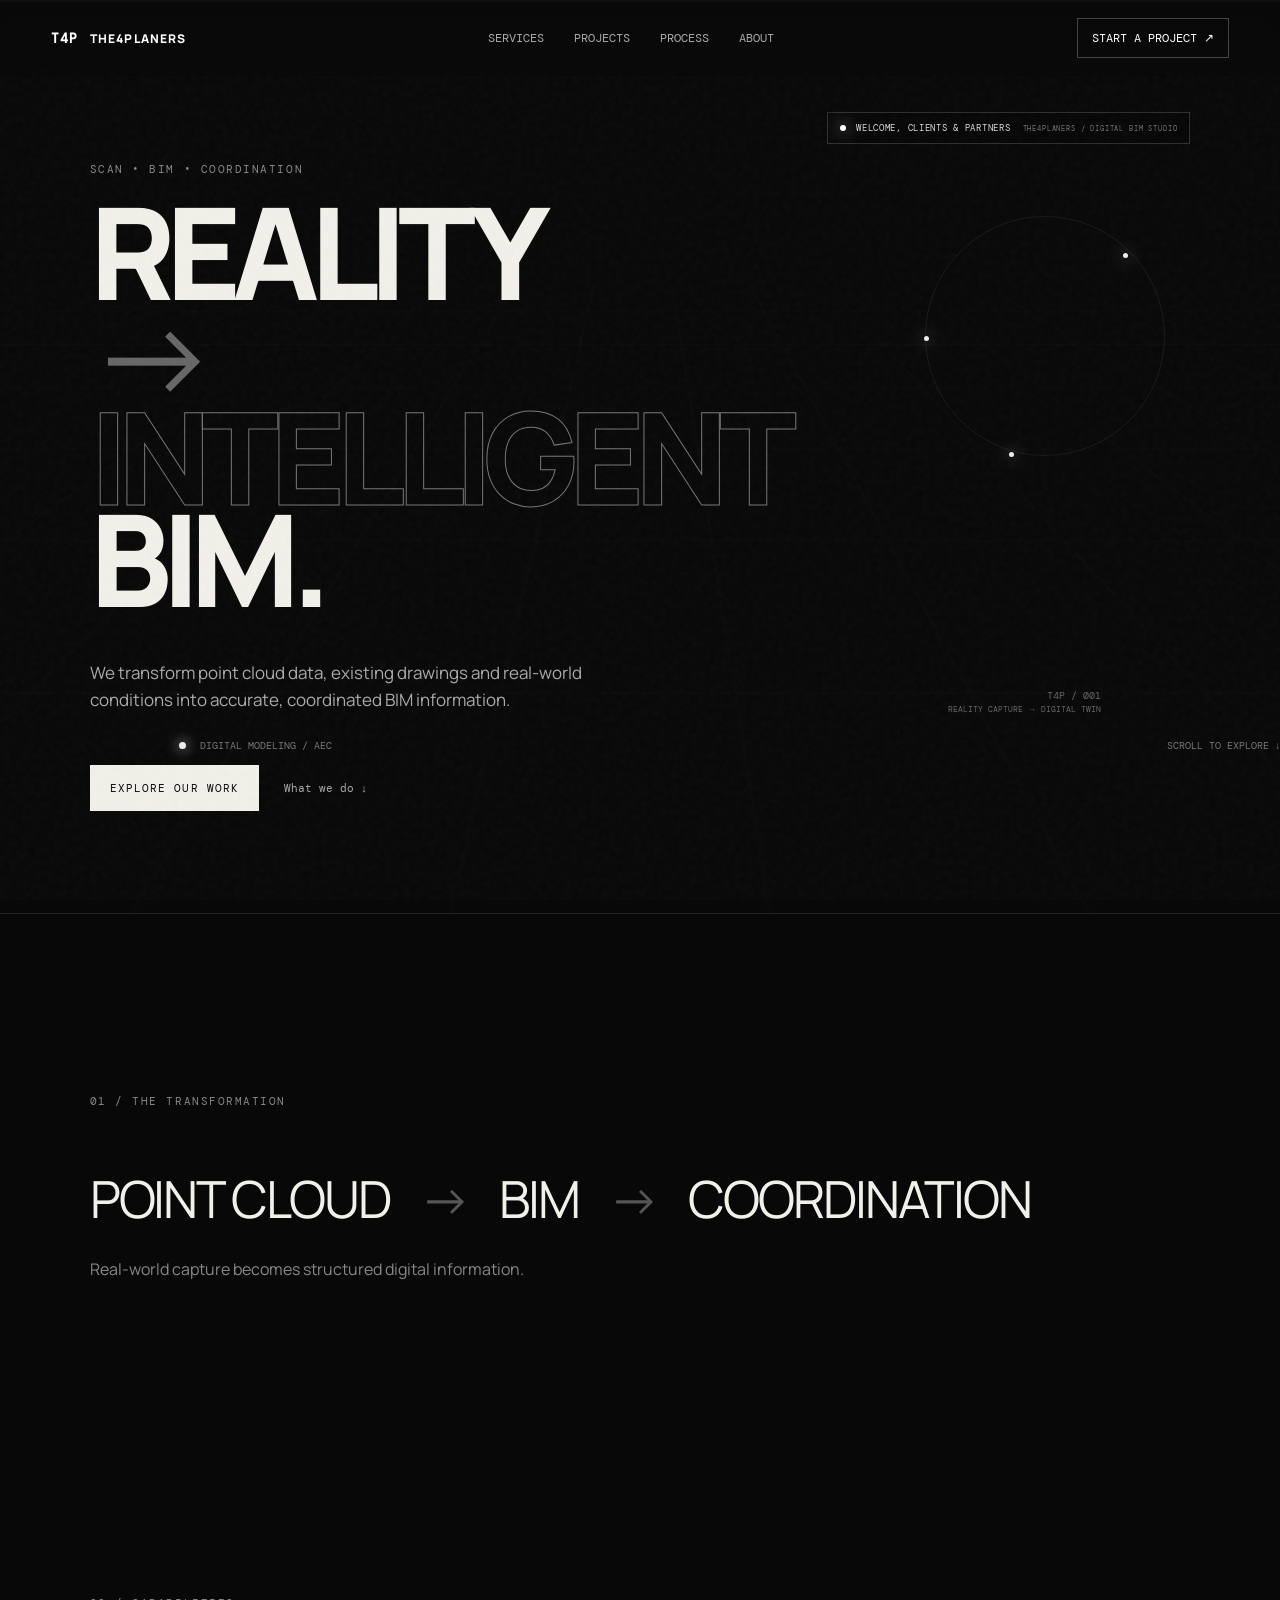
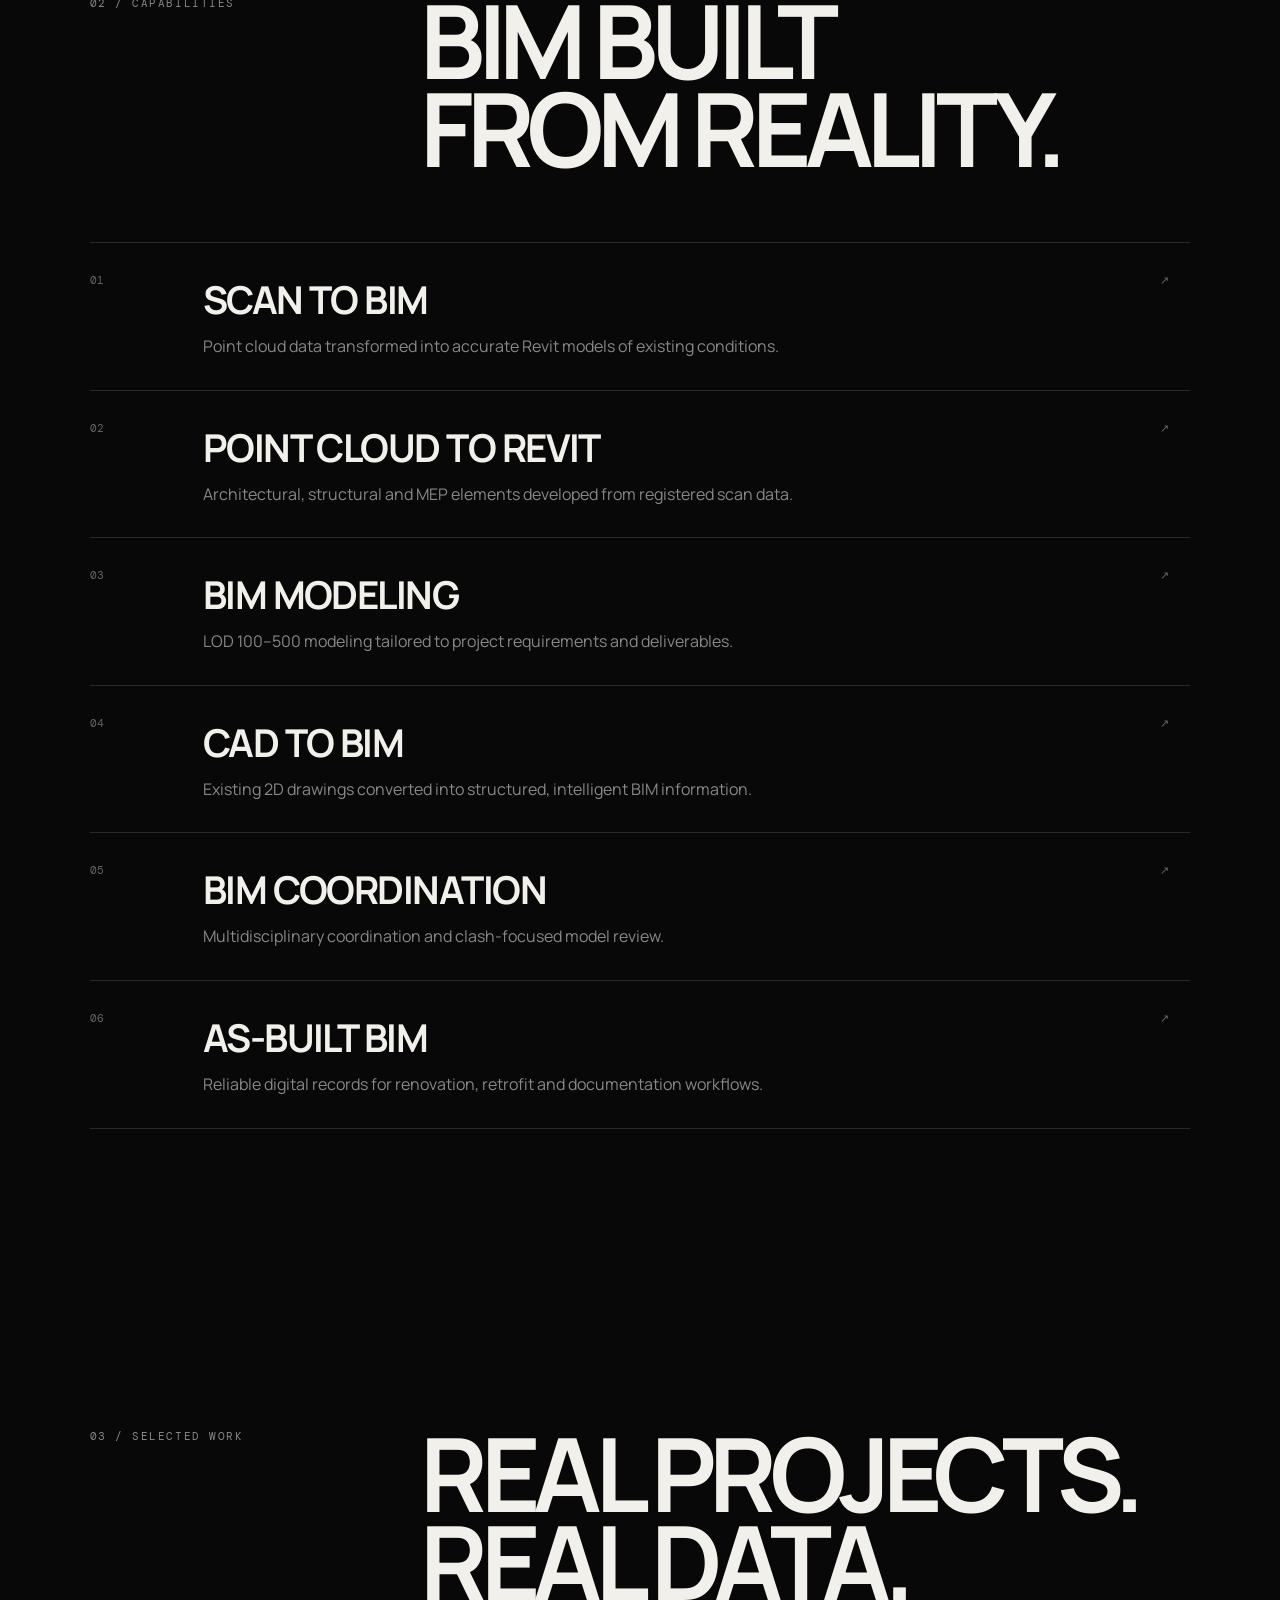
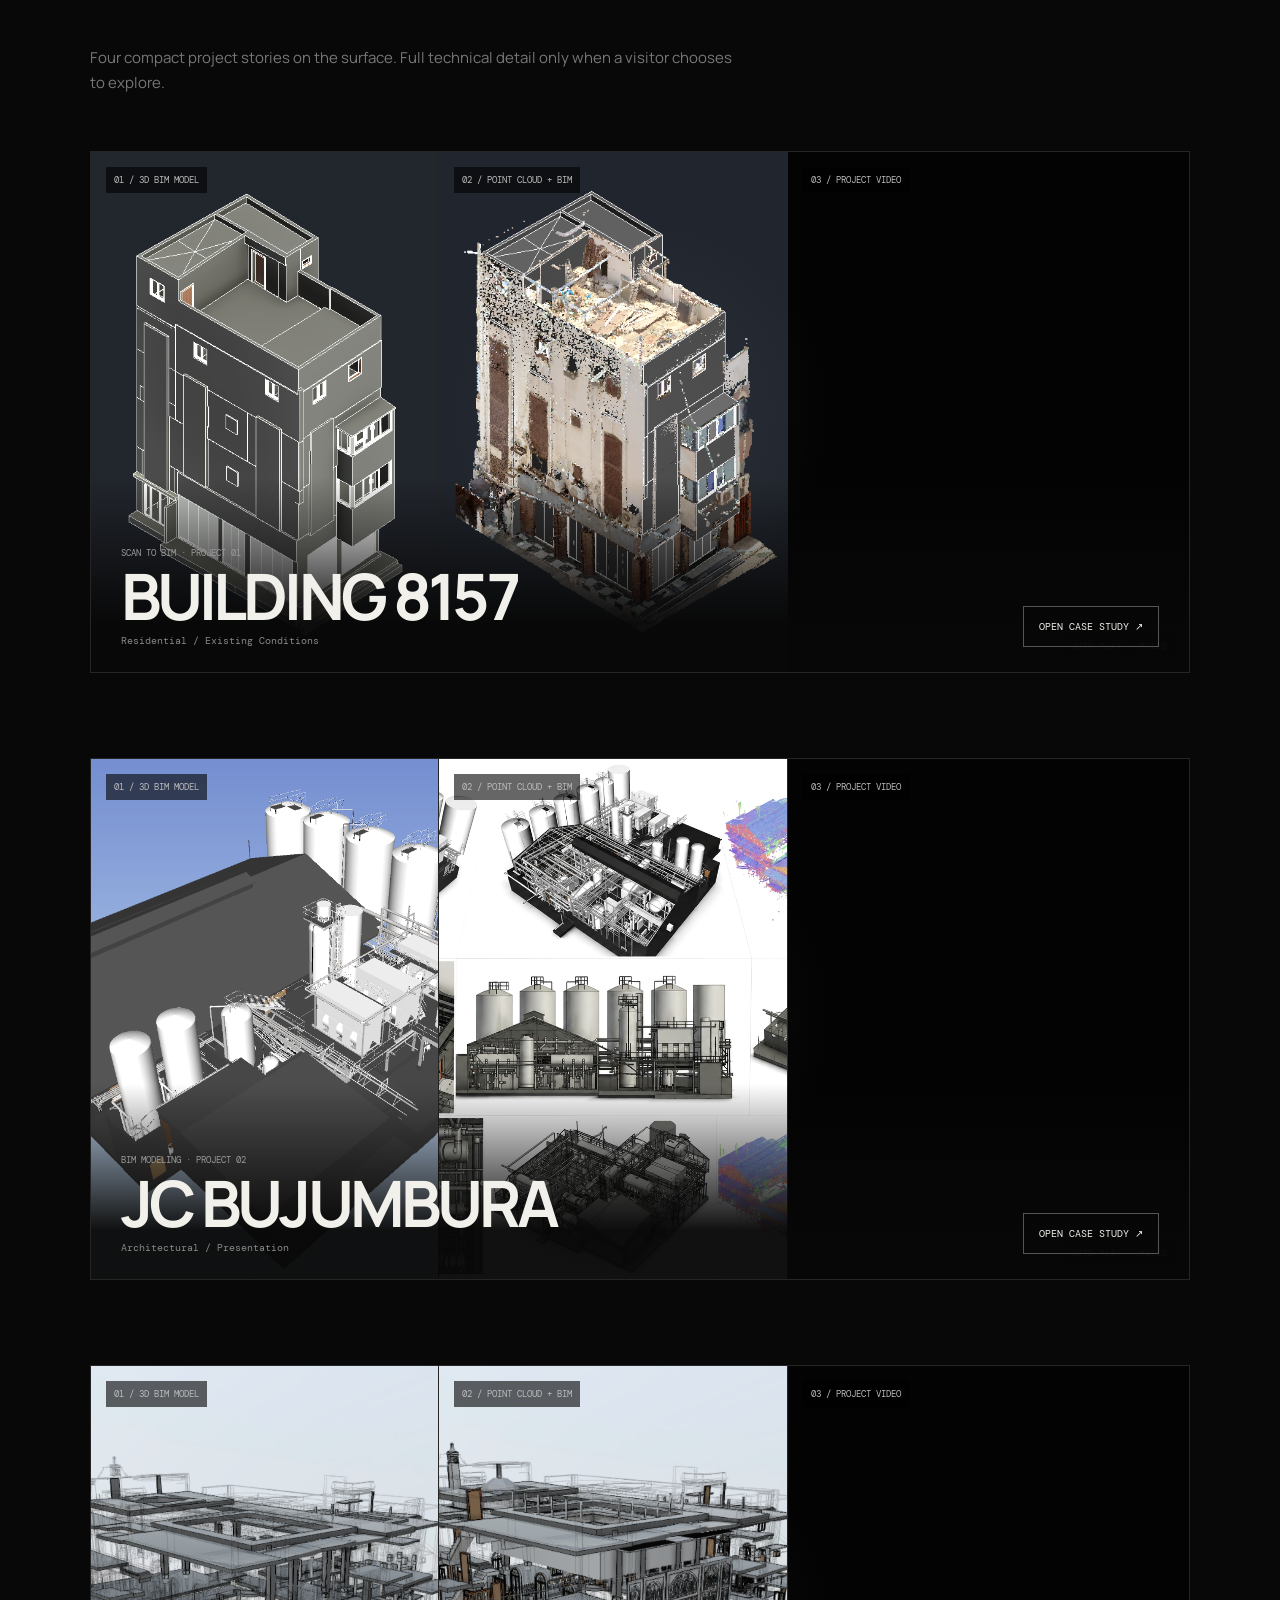
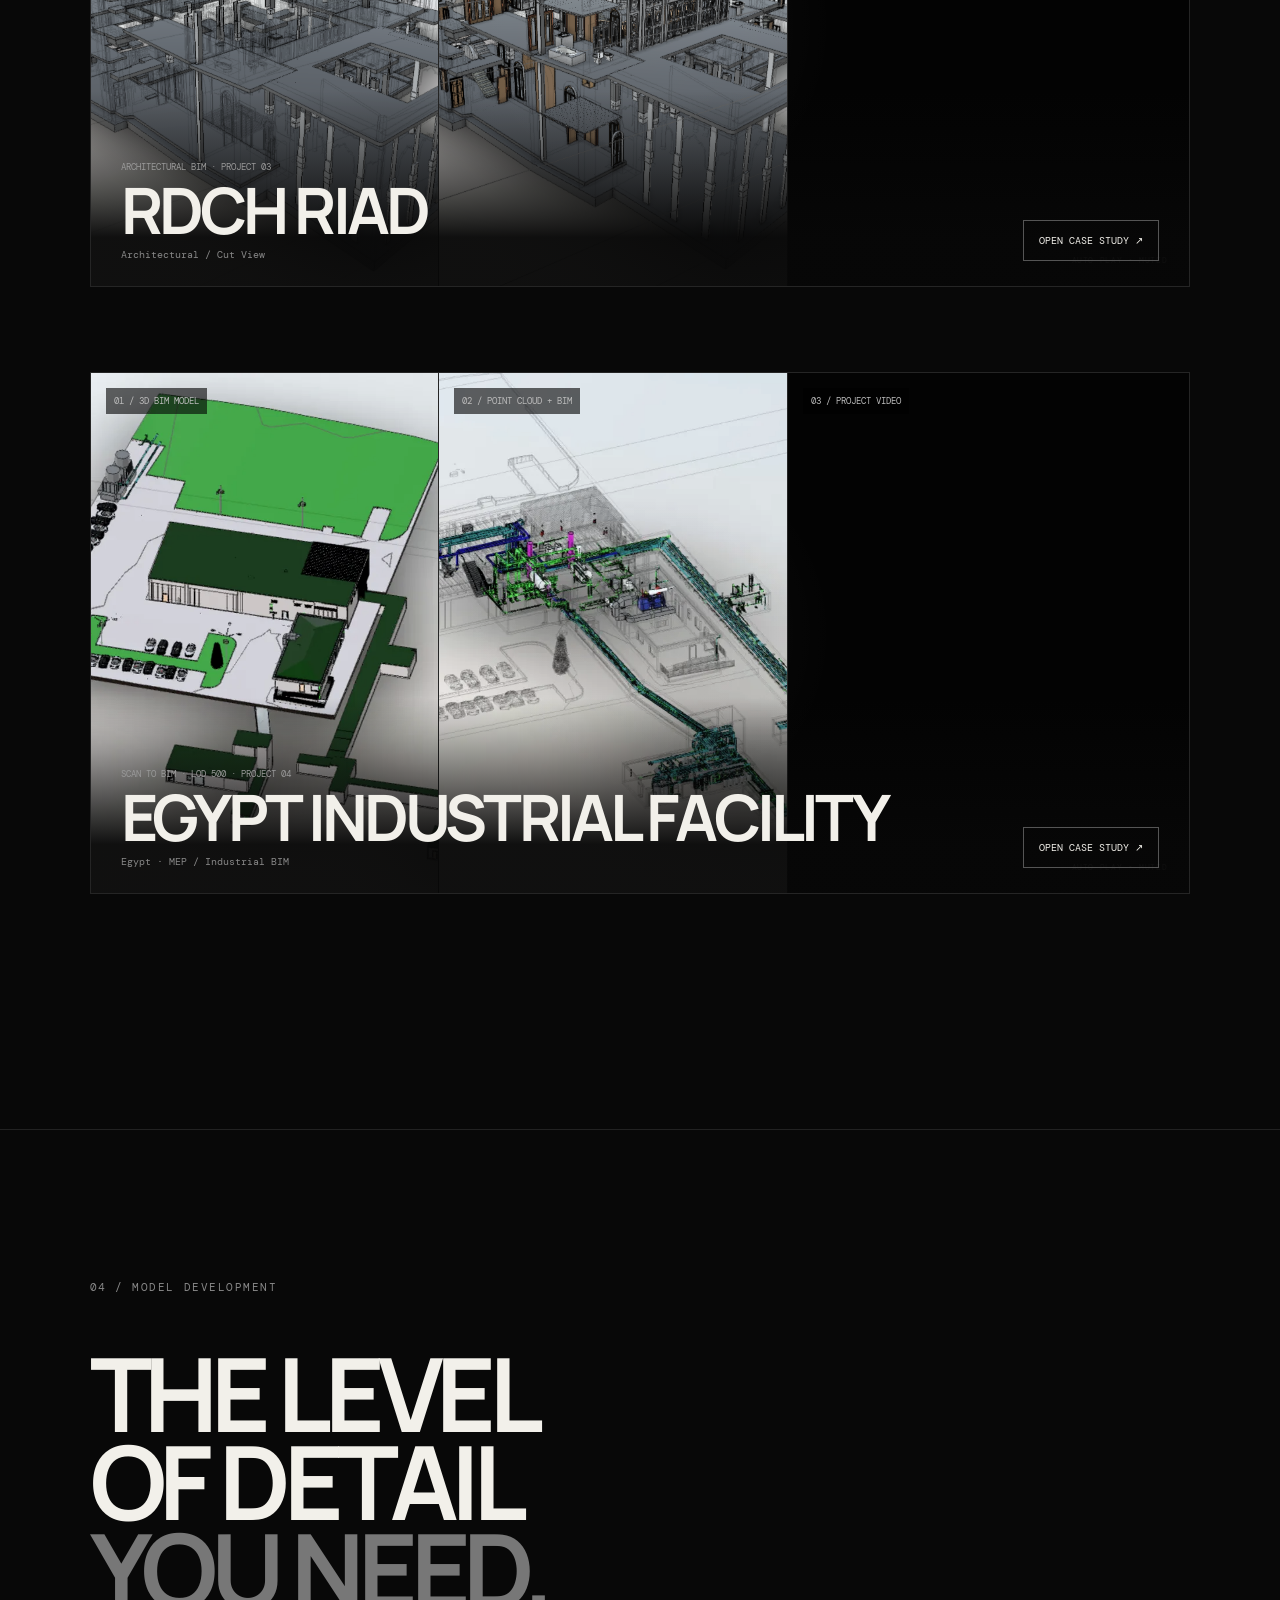
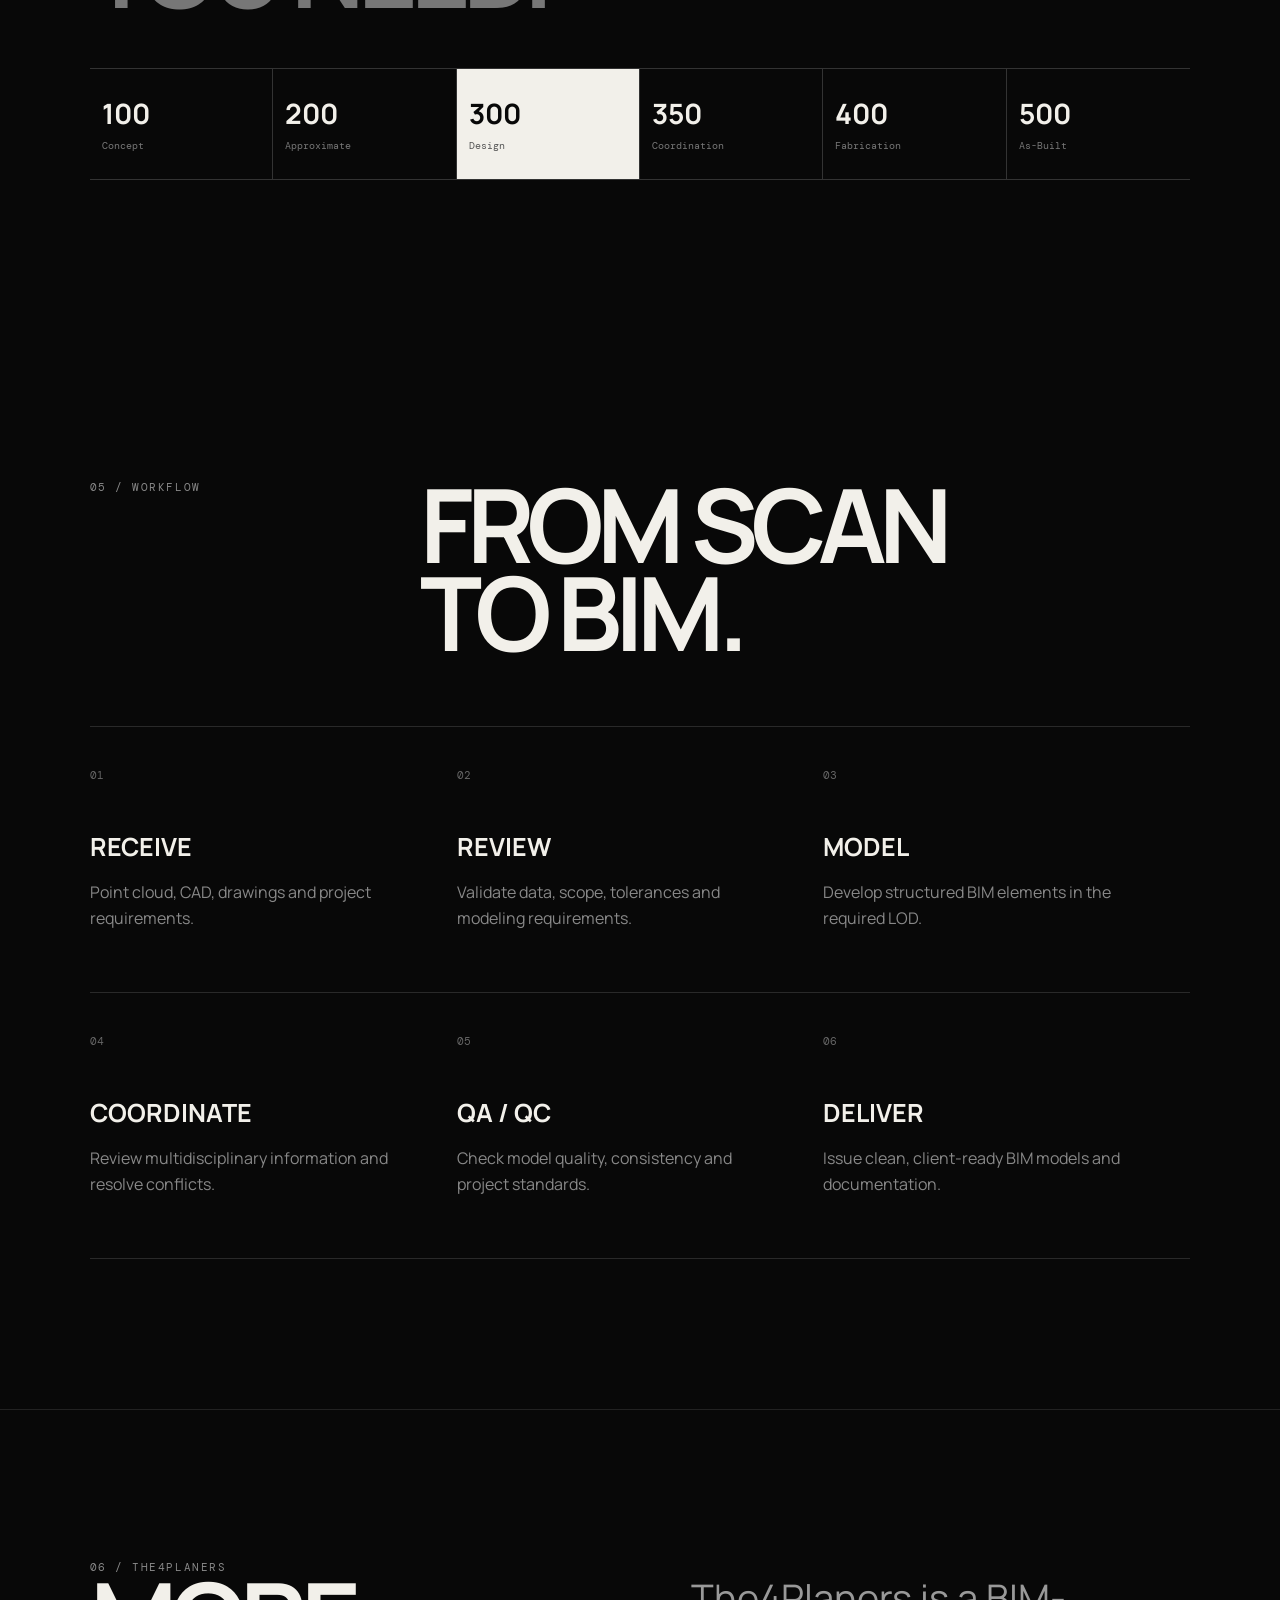
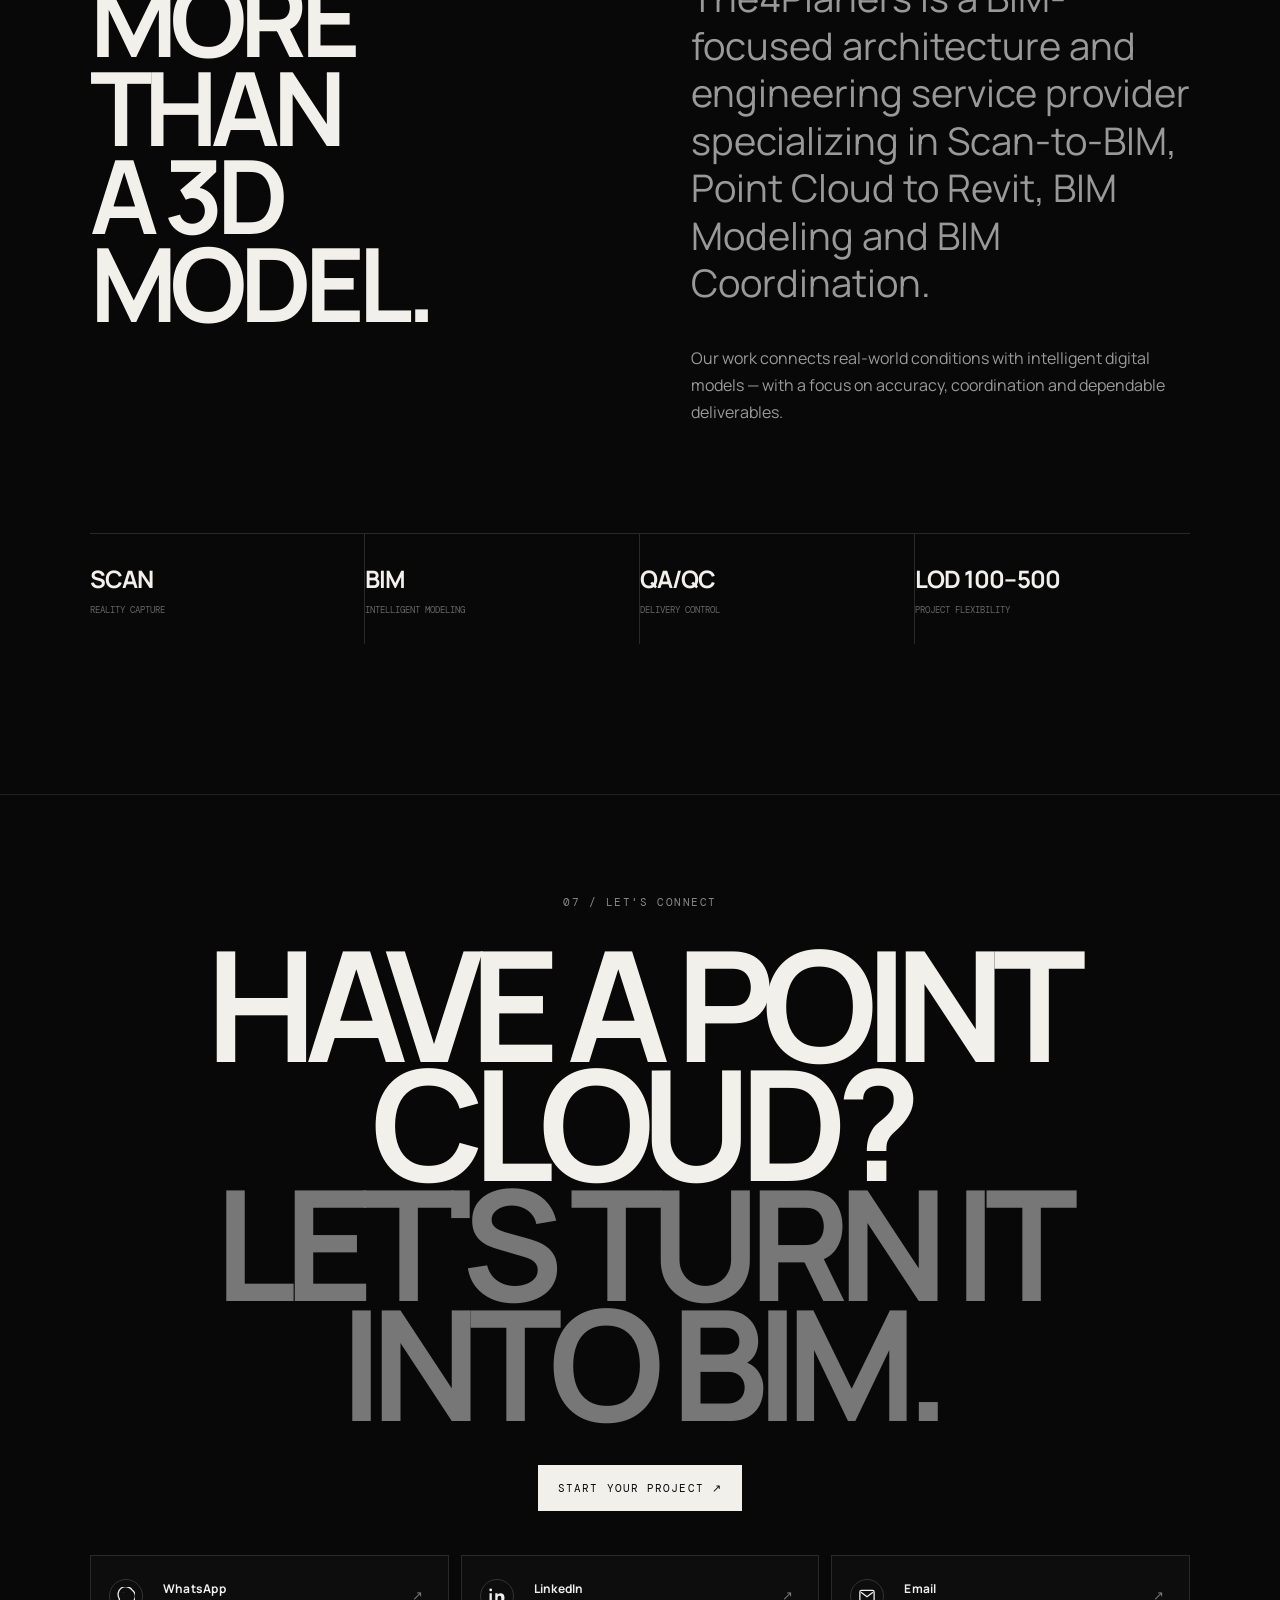
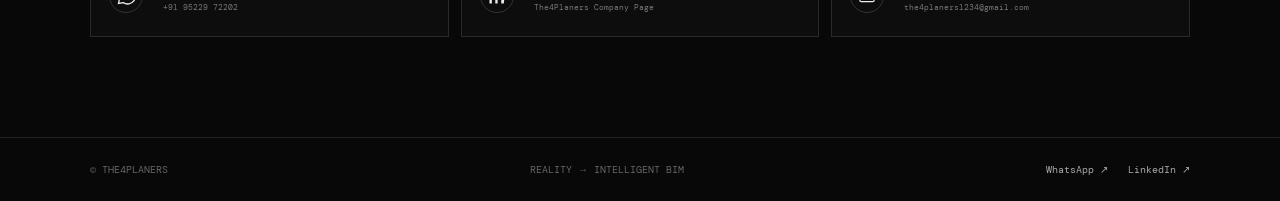
==== commit fca61446: "Final portfolio website V7 update" ====
--- a/index.html
+++ b/index.html
@@ -28,8 +28,9 @@
 
 <main id="top">
 <section class="hero">
-  <video class="hero-bg-video" src="assets/hero-background.mp4" autoplay muted loop playsinline preload="metadata"></video>
+  <video class="hero-bg-video" src="assets/hero-background.mp4" autoplay muted loop playsinline preload="auto" aria-hidden="true"></video>
   <div class="hero-video-overlay"></div>
+  <div class="welcome-badge" aria-hidden="true"><span class="welcome-dot"></span><span>WELCOME, CLIENTS & PARTNERS</span><small>THE4PLANERS / DIGITAL BIM STUDIO</small></div>
   <div class="hero-grid"></div>
   <div class="hero-orbit"><span></span><span></span><span></span></div>
   <div class="eyebrow">SCAN • BIM • COORDINATION</div>
@@ -93,10 +94,30 @@
   <div class="stats reveal"><div><strong>SCAN</strong><small>REALITY CAPTURE</small></div><div><strong>BIM</strong><small>INTELLIGENT MODELING</small></div><div><strong>QA/QC</strong><small>DELIVERY CONTROL</small></div><div><strong>LOD 100–500</strong><small>PROJECT FLEXIBILITY</small></div></div>
 </section>
 
-<section id="contact" class="contact"><div><div class="eyebrow">HAVE A POINT CLOUD?</div><h2>LET'S TURN<br><em>IT INTO BIM.</em></h2><a class="btn" href="mailto:the4planers1234@gmail.com">Start your project ↗</a><p>the4planers1234@gmail.com</p></div></section>
+<section id="contact" class="contact">
+  <div class="contact-inner">
+    <div class="eyebrow">07 / LET'S CONNECT</div>
+    <h2>HAVE A POINT CLOUD?<br><em>LET'S TURN IT INTO BIM.</em></h2>
+    <a class="btn" href="mailto:the4planers1234@gmail.com">Start your project ↗</a>
+    <div class="contact-links" aria-label="Contact links">
+      <a class="contact-link" href="https://wa.me/919522972202" target="_blank" rel="noopener noreferrer" aria-label="Chat with The4Planers on WhatsApp">
+        <span class="icon whatsapp-icon" aria-hidden="true"><svg viewBox="0 0 24 24" fill="none"><path d="M20.1 3.9A9.9 9.9 0 0 0 3.3 15.8L2 22l6.3-1.2A9.9 9.9 0 0 0 20.1 3.9Z" stroke="currentColor" stroke-width="1.7"/><path d="M8.2 7.3c.2-.4.4-.4.7.4l.6c.2 0 .4.1.5.4l.8 1.8c.1.3.1.5-.1.7l-.6.7c.7 1.4 1.8 2.4 3.2 3.1l.7-.6c.2-.2.4-.2.7-.1l1.8.8c.3.1.4.3.4.5v.6c0 .3 0 .5-.4.7-.4.2-1.1.3-1.5.2-3.7-.9-6.6-3.8-7.5-7.5-.1-.5 0-1.2.2-1.7Z" fill="currentColor"/></svg></span>
+        <span><b>WhatsApp</b><small>+91 95229 72202</small></span><span class="link-arrow">↗</span>
+      </a>
+      <a class="contact-link" href="https://www.linkedin.com/company/the4planers/" target="_blank" rel="noopener noreferrer" aria-label="Visit The4Planers on LinkedIn">
+        <span class="icon linkedin-icon" aria-hidden="true"><svg viewBox="0 0 24 24" fill="currentColor"><path d="M5.1 8.3H2V22h3.1V8.3ZM3.6 2A1.9 1.9 0 1 0 3.6 5.8 1.9 1.9 0 0 0 3.6 2ZM22 14.2c0-4.1-2.2-6-5.1-6-2.4 0-3.5 1.3-4.1 2.2V8.3H9.7V22h3.1v-6.8c0-1.8.3-3.6 2.6-3.6 2.3 0 2.3 2.1 2.3 3.7V22H21l1-7.8Z"/></svg></span>
+        <span><b>LinkedIn</b><small>The4Planers Company Page</small></span><span class="link-arrow">↗</span>
+      </a>
+      <a class="contact-link" href="mailto:the4planers1234@gmail.com" aria-label="Email The4Planers">
+        <span class="icon mail-icon" aria-hidden="true"><svg viewBox="0 0 24 24" fill="none"><rect x="2.5" y="4.5" width="19" height="15" rx="2" stroke="currentColor" stroke-width="1.7"/><path d="m4 7 8 6 8-6" stroke="currentColor" stroke-width="1.7"/></svg></span>
+        <span><b>Email</b><small>the4planers1234@gmail.com</small></span><span class="link-arrow">↗</span>
+      </a>
+    </div>
+  </div>
+</section>
 </main>
 
-<footer><span>© THE4PLANERS</span><span>REALITY → INTELLIGENT BIM</span><a href="https://www.linkedin.com/company/the4planers/" target="_blank" rel="noreferrer">LinkedIn ↗</a></footer>
+<footer><span>© THE4PLANERS</span><span>REALITY → INTELLIGENT BIM</span><div class="footer-social"><a href="https://wa.me/919522972202" target="_blank" rel="noopener noreferrer" aria-label="WhatsApp">WhatsApp ↗</a><a href="https://www.linkedin.com/company/the4planers/" target="_blank" rel="noopener noreferrer" aria-label="LinkedIn">LinkedIn ↗</a></div></footer>
 
 <div id="modal" class="modal" aria-hidden="true">
   <div class="modal-backdrop" data-close></div>
--- a/style.css
+++ b/style.css
@@ -1,2 +1,42 @@
 *{box-sizing:border-box}html{scroll-behavior:smooth}body{margin:0;background:#080808;color:#f2f0ea;font-family:Manrope,Arial,sans-serif;overflow-x:hidden}.grain{position:fixed;inset:0;pointer-events:none;opacity:.035;z-index:40;background-image:url("data:image/svg+xml,%3Csvg viewBox='0 0 180 180' xmlns='http://www.w3.org/2000/svg'%3E%3Cfilter id='n'%3E%3CfeTurbulence type='fractalNoise' baseFrequency='.8' numOctaves='3' stitchTiles='stitch'/%3E%3C/filter%3E%3Crect width='100%25' height='100%25' filter='url(%23n)'/%3E%3C/svg%3E")}.progress{position:fixed;z-index:60;top:0;left:0;right:0;height:2px;background:#ffffff08}.progress span{display:block;width:0;height:100%;background:#f2f0ea;transform-origin:left}.nav{position:fixed;top:0;left:0;right:0;height:76px;display:flex;align-items:center;justify-content:space-between;padding:0 4vw;z-index:50;background:linear-gradient(#080808e8,transparent);backdrop-filter:blur(9px)}.brand{font-size:13px;letter-spacing:.08em;color:#fff;text-decoration:none;font-weight:800}.brand b{font-family:"DM Mono";margin-right:12px}.brand span{font-size:12px}.nav nav{display:flex;gap:30px}.nav nav a,.nav-cta{font:12px "DM Mono";text-transform:uppercase;color:#aaa;text-decoration:none}.nav nav a:hover,.nav-cta:hover{color:#fff}.nav-cta{border:1px solid #444;padding:11px 14px;color:#fff}.hero-bg-video{position:absolute;inset:0;width:100%;height:100%;object-fit:cover;opacity:.30;filter:grayscale(.55) contrast(1.08) brightness(.55);z-index:-3}.hero-video-overlay{position:absolute;inset:0;background:linear-gradient(90deg,#080808e8 0%,#080808b8 48%,#08080855 100%),linear-gradient(0deg,#080808 0%,transparent 42%,#08080866 100%);z-index:-2}.hero-grid{z-index:-1}
-.hero{min-height:100vh;position:relative;padding:18vh 7vw 7vh;display:flex;flex-direction:column;justify-content:center;overflow:hidden}.hero-grid{position:absolute;inset:-10%;background:linear-gradient(#ffffff08 1px,transparent 1px),linear-gradient(90deg,#ffffff08 1px,transparent 1px);background-size:80px 80px;mask-image:linear-gradient(to bottom,#000,transparent 82%);transform:perspective(600px) rotateX(58deg) scale(1.8) translateY(20%);animation:gridMove 16s linear infinite}.hero-orbit{position:absolute;right:9vw;top:24vh;width:240px;height:240px;border:1px solid #ffffff13;border-radius:50%;animation:spin 18s linear infinite}.hero-orbit span{position:absolute;width:5px;height:5px;border-radius:50%;background:#eee;top:50%;left:-2px;box-shadow:0 0 18px #fff}.hero-orbit span:nth-child(2){left:auto;right:15%;top:15%}.hero-orbit span:nth-child(3){left:35%;top:auto;bottom:-2px}.eyebrow{font:11px "DM Mono";letter-spacing:.14em;color:#888}.hero h1{font-size:clamp(58px,10vw,150px);line-height:.8;letter-spacing:-.075em;margin:24px 0 32px;position:relative;font-weight:800;max-width:1000px}.hero-line{display:block;animation:heroIn 1s cubic-bezier(.2,.8,.2,1) both}.hero-line:nth-of-type(2){animation-delay:.08s}.hero-line:nth-of-type(3){animation-delay:.16s}.hero-arrow{display:block;color:#666;font-weight:400;animation:heroIn 1s .24s cubic-bezier(.2,.8,.2,1) both}.hero .outline{color:transparent;-webkit-text-stroke:1px #777}.hero-copy{max-width:570px;font-size:17px;line-height:1.6;color:#aaa;position:relative}.hero-buttons{display:flex;align-items:center;gap:25px;margin-top:35px}.btn{display:inline-block;text-decoration:none;text-transform:uppercase;font:11px "DM Mono";letter-spacing:.1em;padding:16px 20px;background:#f2f0ea;color:#080808;transition:transform .3s,background .3s}.btn:hover{transform:translateY(-3px);background:#fff}.quiet{font:11px "DM Mono";color:#aaa;text-decoration:none}.hero-foot{position:absolute;left:7vw;right:7vw;bottom:8vh;display:flex;justify-content:space-between;font:10px "DM Mono";color:#777}.hero-foot i{display:inline-block;width:7px;height:7px;border-radius:50%;background:#eee;margin-right:8px;box-shadow:0 0 14px #fff}.hero-tag{position:absolute;right:7vw;bottom:15vh;font:10px "DM Mono";color:#666;text-align:right}.hero-tag small{font-size:8px}.transform{padding:180px 7vw 150px;border-top:1px solid #222}.transform-line{display:flex;align-items:center;gap:30px;flex-wrap:wrap;margin:55px 0 25px;font-size:clamp(25px,4vw,58px);letter-spacing:-.04em}.transform-line i{color:#555;font-style:normal}.transform p{color:#888;max-width:560px}.section{padding:150px 7vw}.section-head{display:grid;grid-template-columns:30% 70%;margin-bottom:70px}.section-head h2,.lod h2,.about h2{font-size:clamp(48px,8vw,115px);line-height:.86;letter-spacing:-.07em;margin:0}.services{border-top:1px solid #292929}.service{display:grid;grid-template-columns:8% 1fr 30px;gap:25px;align-items:start;border-bottom:1px solid #292929;padding:30px 0;transition:padding .45s,background .45s}.service:hover{padding-left:18px;background:linear-gradient(90deg,#ffffff08,transparent)}.service>b,.service>span{font:11px "DM Mono";color:#666}.service h3{font-size:clamp(22px,3vw,40px);margin:0 0 8px;letter-spacing:-.04em}.service p{margin:0;color:#888;max-width:600px;line-height:1.6}.section-intro{max-width:650px;color:#777;margin:-30px 0 55px;font-size:15px;line-height:1.7}.project{position:relative;margin:0 0 85px;border:1px solid #252525;background:#0d0d0d;overflow:hidden;cursor:pointer;min-height:520px;isolation:isolate}.project::before{content:"";position:absolute;inset:0;background:radial-gradient(circle at var(--mx,50%) var(--my,50%),#ffffff0c,transparent 32%);pointer-events:none;z-index:2}.project-media{display:grid;grid-template-columns:1fr 1fr 1.15fr;height:520px}.project-tile{position:relative;overflow:hidden;border-right:1px solid #252525;background:#111}.project-tile:last-child{border-right:0}.project-tile img,.project-tile video{width:100%;height:100%;object-fit:cover;display:block;filter:saturate(.72) contrast(1.03);transition:transform .8s cubic-bezier(.2,.8,.2,1),filter .5s}.project:hover .project-tile img,.project:hover .project-tile video{transform:scale(1.045);filter:saturate(.95) contrast(1.05)}.project-tile.cloud img{object-position:center}.project-tile.video::after{content:"AUTO PLAY • MUTED";position:absolute;right:14px;bottom:14px;font:8px "DM Mono";color:#bbb;background:#0009;padding:7px 8px;letter-spacing:.08em}.tile-label{position:absolute;left:15px;top:15px;z-index:3;font:9px "DM Mono";color:#bbb;background:#0009;padding:7px 8px}.project-info{position:absolute;z-index:4;left:0;right:0;bottom:0;padding:70px 30px 25px;background:linear-gradient(transparent,#070707f5 75%);display:grid;grid-template-columns:1fr auto;align-items:end}.project-info .kicker{font:9px "DM Mono";color:#999;grid-column:1/-1}.project-info h3{font-size:clamp(36px,5vw,72px);line-height:.88;letter-spacing:-.06em;margin:9px 0 0}.project-info p{margin:9px 0 0;font:10px "DM Mono";color:#888}.project-open{font:10px "DM Mono";border:1px solid #555;padding:13px 15px;white-space:nowrap}.lod{border-top:1px solid #222}.lod h2{margin:55px 0}.lod h2 em{color:#777;font-style:normal}.lod-track{display:grid;grid-template-columns:repeat(6,1fr);border-top:1px solid #333;border-bottom:1px solid #333}.lod-track div{padding:25px 12px;border-right:1px solid #333;transition:transform .3s,background .3s}.lod-track div:last-child{border:0}.lod-track div:hover{transform:translateY(-6px)}.lod-track strong{display:block;font-size:28px}.lod-track small{font:10px "DM Mono";color:#777}.lod-track .active{background:#f2f0ea;color:#080808}.lod-track .active small{color:#555}.process-grid{display:grid;grid-template-columns:repeat(3,1fr);border-top:1px solid #292929}.step{padding:35px 20px 45px 0;border-bottom:1px solid #292929}.step b{font:11px "DM Mono";color:#666}.step h3{font-size:25px;margin:45px 0 10px}.step p{color:#888;line-height:1.6;max-width:300px}.about{border-top:1px solid #222}.about-grid{display:grid;grid-template-columns:1fr 1fr;gap:8vw}.about .lead{font-size:clamp(22px,3vw,38px);line-height:1.25;margin-top:0}.about-grid p{color:#999;line-height:1.7}.stats{display:grid;grid-template-columns:repeat(4,1fr);border-top:1px solid #292929;margin-top:90px}.stats div{padding:28px 18px 28px 0;border-right:1px solid #292929}.stats div:last-child{border:0}.stats strong{display:block;font-size:24px;letter-spacing:-.04em}.stats small{display:block;font:9px "DM Mono";color:#666;margin-top:9px}.contact{min-height:80vh;display:grid;place-items:center;text-align:center;border-top:1px solid #222;padding:100px 7vw}.contact h2{font-size:clamp(60px,12vw,170px);line-height:.78;letter-spacing:-.08em;margin:35px 0 55px}.contact h2 em{font-style:normal;color:#777}.contact p{font:11px "DM Mono";color:#777;margin-top:30px}footer{border-top:1px solid #222;padding:25px 7vw;display:flex;justify-content:space-between;gap:20px;font:10px "DM Mono";color:#666}footer a{color:#aaa;text-decoration:none}.reveal{opacity:0;transform:translateY(35px);transition:opacity .9s ease,transform .9s ease}.reveal.visible{opacity:1;transform:none}.modal{position:fixed;inset:0;z-index:100;display:none}.modal.open{display:block}.modal-backdrop{position:absolute;inset:0;background:#000c;backdrop-filter:blur(15px)}.modal-panel{position:absolute;inset:4vh 5vw;background:#0b0b0b;border:1px solid #292929;overflow:auto;padding:65px 5vw 70px}.modal-close{position:fixed;z-index:3;right:6vw;top:6vh;background:#111;color:#fff;border:1px solid #555;padding:12px 15px;font:10px "DM Mono";cursor:pointer}.case-kicker{font:10px "DM Mono";color:#777}.case-title{font-size:clamp(50px,8vw,110px);line-height:.84;letter-spacing:-.07em;margin:18px 0 45px}.case-hero{display:grid;grid-template-columns:1.2fr .8fr;gap:15px;margin-bottom:70px}.case-hero img,.case-hero video{width:100%;height:480px;object-fit:cover;border:1px solid #292929}.case-copy{display:grid;grid-template-columns:repeat(3,1fr);gap:12px;margin-bottom:70px}.case-copy div{border-top:1px solid #333;padding-top:14px}.case-copy b{display:block;font:9px "DM Mono";color:#666}.case-copy span{display:block;margin-top:8px;font-size:16px}.case-gallery{display:grid;grid-template-columns:repeat(2,1fr);gap:15px}.case-gallery img{width:100%;border:1px solid #292929;background:#111}.case-gallery .wide{grid-column:1/-1}.case-video{width:100%;max-height:620px;object-fit:contain;background:#050505;border:1px solid #292929;margin-bottom:15px}@keyframes heroIn{from{opacity:0;transform:translateY(45px)}to{opacity:1;transform:none}}@keyframes gridMove{to{background-position:80px 80px}}@keyframes spin{to{transform:rotate(360deg)}}@media(max-width:850px){.nav{height:65px;padding:0 5vw}.nav nav{display:none}.nav-cta{padding:9px}.hero{padding:18vh 5vw 10vh}.hero h1{font-size:16vw}.hero-orbit{width:150px;height:150px;right:-30px;top:22vh;opacity:.6}.hero-copy{font-size:15px}.hero-foot{left:5vw;right:5vw;bottom:35px}.hero-tag{display:none}.section,.transform{padding:100px 5vw}.section-head{display:block}.section-head h2{margin-top:35px}.project{min-height:auto}.project-media{grid-template-columns:1fr;height:auto}.project-tile{height:54vw;min-height:220px;border-right:0;border-bottom:1px solid #252525}.project-tile:last-child{border-bottom:0}.project-info{position:relative;padding:30px 22px;background:#0d0d0d;grid-template-columns:1fr}.project-open{margin-top:20px;justify-self:start}.lod-track{grid-template-columns:repeat(3,1fr)}.process-grid{grid-template-columns:1fr 1fr}.about-grid{grid-template-columns:1fr;gap:35px}.stats{grid-template-columns:1fr 1fr}.stats div:nth-child(2){border-right:0}.case-hero{grid-template-columns:1fr}.case-hero img,.case-hero video{height:300px}.case-copy{grid-template-columns:1fr 1fr}.case-gallery{grid-template-columns:1fr}footer{padding:22px 5vw;flex-direction:column}.modal-panel{inset:0;padding:75px 5vw 50px}.modal-close{top:18px;right:5vw}}@media(prefers-reduced-motion:reduce){.hero-bg-video{display:none}*,*::before,*::after{scroll-behavior:auto!important;animation:none!important;transition:none!important}}+.hero{min-height:100vh;position:relative;padding:18vh 7vw 7vh;display:flex;flex-direction:column;justify-content:center;overflow:hidden}.hero-grid{position:absolute;inset:-10%;background:linear-gradient(#ffffff08 1px,transparent 1px),linear-gradient(90deg,#ffffff08 1px,transparent 1px);background-size:80px 80px;mask-image:linear-gradient(to bottom,#000,transparent 82%);transform:perspective(600px) rotateX(58deg) scale(1.8) translateY(20%);animation:gridMove 16s linear infinite}.hero-orbit{position:absolute;right:9vw;top:24vh;width:240px;height:240px;border:1px solid #ffffff13;border-radius:50%;animation:spin 18s linear infinite}.hero-orbit span{position:absolute;width:5px;height:5px;border-radius:50%;background:#eee;top:50%;left:-2px;box-shadow:0 0 18px #fff}.hero-orbit span:nth-child(2){left:auto;right:15%;top:15%}.hero-orbit span:nth-child(3){left:35%;top:auto;bottom:-2px}.eyebrow{font:11px "DM Mono";letter-spacing:.14em;color:#888}.hero h1{font-size:clamp(58px,10vw,150px);line-height:.8;letter-spacing:-.075em;margin:24px 0 32px;position:relative;font-weight:800;max-width:1000px}.hero-line{display:block;animation:heroIn 1s cubic-bezier(.2,.8,.2,1) both}.hero-line:nth-of-type(2){animation-delay:.08s}.hero-line:nth-of-type(3){animation-delay:.16s}.hero-arrow{display:block;color:#666;font-weight:400;animation:heroIn 1s .24s cubic-bezier(.2,.8,.2,1) both}.hero .outline{color:transparent;-webkit-text-stroke:1px #777}.hero-copy{max-width:570px;font-size:17px;line-height:1.6;color:#aaa;position:relative}.hero-buttons{display:flex;align-items:center;gap:25px;margin-top:35px}.btn{display:inline-block;text-decoration:none;text-transform:uppercase;font:11px "DM Mono";letter-spacing:.1em;padding:16px 20px;background:#f2f0ea;color:#080808;transition:transform .3s,background .3s}.btn:hover{transform:translateY(-3px);background:#fff}.quiet{font:11px "DM Mono";color:#aaa;text-decoration:none}.hero-foot{position:absolute;left:7vw;right:7vw;bottom:8vh;display:flex;justify-content:space-between;font:10px "DM Mono";color:#777}.hero-foot i{display:inline-block;width:7px;height:7px;border-radius:50%;background:#eee;margin-right:8px;box-shadow:0 0 14px #fff}.hero-tag{position:absolute;right:7vw;bottom:15vh;font:10px "DM Mono";color:#666;text-align:right}.hero-tag small{font-size:8px}.transform{padding:180px 7vw 150px;border-top:1px solid #222}.transform-line{display:flex;align-items:center;gap:30px;flex-wrap:wrap;margin:55px 0 25px;font-size:clamp(25px,4vw,58px);letter-spacing:-.04em}.transform-line i{color:#555;font-style:normal}.transform p{color:#888;max-width:560px}.section{padding:150px 7vw}.section-head{display:grid;grid-template-columns:30% 70%;margin-bottom:70px}.section-head h2,.lod h2,.about h2{font-size:clamp(48px,8vw,115px);line-height:.86;letter-spacing:-.07em;margin:0}.services{border-top:1px solid #292929}.service{display:grid;grid-template-columns:8% 1fr 30px;gap:25px;align-items:start;border-bottom:1px solid #292929;padding:30px 0;transition:padding .45s,background .45s}.service:hover{padding-left:18px;background:linear-gradient(90deg,#ffffff08,transparent)}.service>b,.service>span{font:11px "DM Mono";color:#666}.service h3{font-size:clamp(22px,3vw,40px);margin:0 0 8px;letter-spacing:-.04em}.service p{margin:0;color:#888;max-width:600px;line-height:1.6}.section-intro{max-width:650px;color:#777;margin:-30px 0 55px;font-size:15px;line-height:1.7}.project{position:relative;margin:0 0 85px;border:1px solid #252525;background:#0d0d0d;overflow:hidden;cursor:pointer;min-height:520px;isolation:isolate}.project::before{content:"";position:absolute;inset:0;background:radial-gradient(circle at var(--mx,50%) var(--my,50%),#ffffff0c,transparent 32%);pointer-events:none;z-index:2}.project-media{display:grid;grid-template-columns:1fr 1fr 1.15fr;height:520px}.project-tile{position:relative;overflow:hidden;border-right:1px solid #252525;background:#111}.project-tile:last-child{border-right:0}.project-tile img,.project-tile video{width:100%;height:100%;object-fit:cover;display:block;filter:saturate(.72) contrast(1.03);transition:transform .8s cubic-bezier(.2,.8,.2,1),filter .5s}.project:hover .project-tile img,.project:hover .project-tile video{transform:scale(1.045);filter:saturate(.95) contrast(1.05)}.project-tile.cloud img{object-position:center}.project-tile.video::after{content:"AUTO PLAY • MUTED";position:absolute;right:14px;bottom:14px;font:8px "DM Mono";color:#bbb;background:#0009;padding:7px 8px;letter-spacing:.08em}.tile-label{position:absolute;left:15px;top:15px;z-index:3;font:9px "DM Mono";color:#bbb;background:#0009;padding:7px 8px}.project-info{position:absolute;z-index:4;left:0;right:0;bottom:0;padding:70px 30px 25px;background:linear-gradient(transparent,#070707f5 75%);display:grid;grid-template-columns:1fr auto;align-items:end}.project-info .kicker{font:9px "DM Mono";color:#999;grid-column:1/-1}.project-info h3{font-size:clamp(36px,5vw,72px);line-height:.88;letter-spacing:-.06em;margin:9px 0 0}.project-info p{margin:9px 0 0;font:10px "DM Mono";color:#888}.project-open{font:10px "DM Mono";border:1px solid #555;padding:13px 15px;white-space:nowrap}.lod{border-top:1px solid #222}.lod h2{margin:55px 0}.lod h2 em{color:#777;font-style:normal}.lod-track{display:grid;grid-template-columns:repeat(6,1fr);border-top:1px solid #333;border-bottom:1px solid #333}.lod-track div{padding:25px 12px;border-right:1px solid #333;transition:transform .3s,background .3s}.lod-track div:last-child{border:0}.lod-track div:hover{transform:translateY(-6px)}.lod-track strong{display:block;font-size:28px}.lod-track small{font:10px "DM Mono";color:#777}.lod-track .active{background:#f2f0ea;color:#080808}.lod-track .active small{color:#555}.process-grid{display:grid;grid-template-columns:repeat(3,1fr);border-top:1px solid #292929}.step{padding:35px 20px 45px 0;border-bottom:1px solid #292929}.step b{font:11px "DM Mono";color:#666}.step h3{font-size:25px;margin:45px 0 10px}.step p{color:#888;line-height:1.6;max-width:300px}.about{border-top:1px solid #222}.about-grid{display:grid;grid-template-columns:1fr 1fr;gap:8vw}.about .lead{font-size:clamp(22px,3vw,38px);line-height:1.25;margin-top:0}.about-grid p{color:#999;line-height:1.7}.stats{display:grid;grid-template-columns:repeat(4,1fr);border-top:1px solid #292929;margin-top:90px}.stats div{padding:28px 18px 28px 0;border-right:1px solid #292929}.stats div:last-child{border:0}.stats strong{display:block;font-size:24px;letter-spacing:-.04em}.stats small{display:block;font:9px "DM Mono";color:#666;margin-top:9px}.contact{min-height:80vh;display:grid;place-items:center;text-align:center;border-top:1px solid #222;padding:100px 7vw}.contact h2{font-size:clamp(60px,12vw,170px);line-height:.78;letter-spacing:-.08em;margin:35px 0 55px}.contact h2 em{font-style:normal;color:#777}.contact p{font:11px "DM Mono";color:#777;margin-top:30px}footer{border-top:1px solid #222;padding:25px 7vw;display:flex;justify-content:space-between;gap:20px;font:10px "DM Mono";color:#666}footer a{color:#aaa;text-decoration:none}.reveal{opacity:0;transform:translateY(35px);transition:opacity .9s ease,transform .9s ease}.reveal.visible{opacity:1;transform:none}.modal{position:fixed;inset:0;z-index:100;display:none}.modal.open{display:block}.modal-backdrop{position:absolute;inset:0;background:#000c;backdrop-filter:blur(15px)}.modal-panel{position:absolute;inset:4vh 5vw;background:#0b0b0b;border:1px solid #292929;overflow:auto;padding:65px 5vw 70px}.modal-close{position:fixed;z-index:3;right:6vw;top:6vh;background:#111;color:#fff;border:1px solid #555;padding:12px 15px;font:10px "DM Mono";cursor:pointer}.case-kicker{font:10px "DM Mono";color:#777}.case-title{font-size:clamp(50px,8vw,110px);line-height:.84;letter-spacing:-.07em;margin:18px 0 45px}.case-hero{display:grid;grid-template-columns:1.2fr .8fr;gap:15px;margin-bottom:70px}.case-hero img,.case-hero video{width:100%;height:480px;object-fit:cover;border:1px solid #292929}.case-copy{display:grid;grid-template-columns:repeat(3,1fr);gap:12px;margin-bottom:70px}.case-copy div{border-top:1px solid #333;padding-top:14px}.case-copy b{display:block;font:9px "DM Mono";color:#666}.case-copy span{display:block;margin-top:8px;font-size:16px}.case-gallery{display:grid;grid-template-columns:repeat(2,1fr);gap:15px}.case-gallery img{width:100%;border:1px solid #292929;background:#111}.case-gallery .wide{grid-column:1/-1}.case-video{width:100%;max-height:620px;object-fit:contain;background:#050505;border:1px solid #292929;margin-bottom:15px}@keyframes heroIn{from{opacity:0;transform:translateY(45px)}to{opacity:1;transform:none}}@keyframes gridMove{to{background-position:80px 80px}}@keyframes spin{to{transform:rotate(360deg)}}@media(max-width:850px){.nav{height:65px;padding:0 5vw}.nav nav{display:none}.nav-cta{padding:9px}.hero{padding:18vh 5vw 10vh}.hero h1{font-size:16vw}.hero-orbit{width:150px;height:150px;right:-30px;top:22vh;opacity:.6}.hero-copy{font-size:15px}.hero-foot{left:5vw;right:5vw;bottom:35px}.hero-tag{display:none}.section,.transform{padding:100px 5vw}.section-head{display:block}.section-head h2{margin-top:35px}.project{min-height:auto}.project-media{grid-template-columns:1fr;height:auto}.project-tile{height:54vw;min-height:220px;border-right:0;border-bottom:1px solid #252525}.project-tile:last-child{border-bottom:0}.project-info{position:relative;padding:30px 22px;background:#0d0d0d;grid-template-columns:1fr}.project-open{margin-top:20px;justify-self:start}.lod-track{grid-template-columns:repeat(3,1fr)}.process-grid{grid-template-columns:1fr 1fr}.about-grid{grid-template-columns:1fr;gap:35px}.stats{grid-template-columns:1fr 1fr}.stats div:nth-child(2){border-right:0}.case-hero{grid-template-columns:1fr}.case-hero img,.case-hero video{height:300px}.case-copy{grid-template-columns:1fr 1fr}.case-gallery{grid-template-columns:1fr}footer{padding:22px 5vw;flex-direction:column}.modal-panel{inset:0;padding:75px 5vw 50px}.modal-close{top:18px;right:5vw}}@media(prefers-reduced-motion:reduce){.hero-bg-video{display:none}*,*::before,*::after{scroll-behavior:auto!important;animation:none!important;transition:none!important}}
+/* V7 polish: full-bleed hero video, welcome animation, stronger content hierarchy */
+.hero{isolation:isolate;background:#080808}
+.hero-bg-video{z-index:-4;opacity:.72;filter:brightness(.78) saturate(.72) contrast(1.04);object-fit:cover;object-position:center;transform:scale(1.005)}
+.hero-video-overlay{z-index:-3;background:linear-gradient(90deg,rgba(8,8,8,.78) 0%,rgba(8,8,8,.45) 46%,rgba(8,8,8,.18) 100%),linear-gradient(0deg,rgba(8,8,8,.72) 0%,rgba(8,8,8,.05) 48%,rgba(8,8,8,.42) 100%)}
+.hero-grid{z-index:-2;opacity:.45}
+.welcome-badge{position:absolute;top:112px;right:7vw;display:flex;align-items:center;gap:10px;padding:9px 12px;border:1px solid rgba(255,255,255,.16);background:rgba(8,8,8,.34);backdrop-filter:blur(10px);font:9px "DM Mono";letter-spacing:.08em;color:#ddd;animation:welcomeIn 1s .25s both}
+.welcome-badge small{display:block;color:#777;font-size:7px;letter-spacing:.12em;margin-left:2px}
+.welcome-dot{width:6px;height:6px;border-radius:50%;background:#fff;box-shadow:0 0 16px rgba(255,255,255,.9);animation:pulseDot 1.8s infinite}
+.hero h1,.hero-copy,.hero-buttons,.hero-foot,.hero-tag{position:relative;z-index:1}
+.hero h1{max-width:980px}
+.project-tile.video{background:#050505}
+.project-tile.video video{object-fit:cover;object-position:center;background:#050505}
+.project-tile video[data-video-error]{opacity:.25}
+.case-hero video,.case-video{object-fit:contain;background:#050505}
+.case-video{display:block;max-height:72vh}
+.contact{min-height:86vh}
+.contact-inner{width:min(1100px,100%)}
+.contact h2{margin-bottom:42px}
+.contact-links{display:grid;grid-template-columns:repeat(3,1fr);gap:12px;margin:44px auto 0;text-align:left}
+.contact-link{min-height:82px;border:1px solid #292929;background:#0d0d0d;color:#eee;text-decoration:none;padding:17px 18px;display:grid;grid-template-columns:42px 1fr 18px;align-items:center;gap:12px;transition:transform .3s,border-color .3s,background .3s}
+.contact-link:hover{transform:translateY(-4px);border-color:#555;background:#121212}
+.contact-link .icon{width:34px;height:34px;display:grid;place-items:center;border:1px solid #333;border-radius:50%;color:#eee}
+.contact-link svg{width:18px;height:18px;display:block}
+.contact-link b{display:block;font-size:12px;letter-spacing:.02em}
+.contact-link small{display:block;color:#777;font:8px "DM Mono";margin-top:5px;white-space:nowrap;overflow:hidden;text-overflow:ellipsis}
+.link-arrow{color:#777;font:13px "DM Mono"}
+.footer-social{display:flex;gap:20px}
+.footer-social a{color:#aaa;text-decoration:none}
+.footer-social a:hover{color:#fff}
+@keyframes welcomeIn{from{opacity:0;transform:translateY(-12px) translateX(8px);filter:blur(5px)}to{opacity:1;transform:none;filter:none}}
+@keyframes pulseDot{0%,100%{opacity:.5;transform:scale(.8)}50%{opacity:1;transform:scale(1.15)}}
+@media(max-width:850px){
+ .hero-bg-video{opacity:.58}
+ .welcome-badge{top:82px;right:5vw;max-width:240px;flex-wrap:wrap}
+ .welcome-badge small{width:100%;margin-left:16px}
+ .contact-links{grid-template-columns:1fr}
+ .contact-link{min-height:72px}
+ .footer-social{gap:14px}
+}
+@media(prefers-reduced-motion:reduce){.welcome-badge,.welcome-dot{animation:none}.hero-bg-video{opacity:.35}}
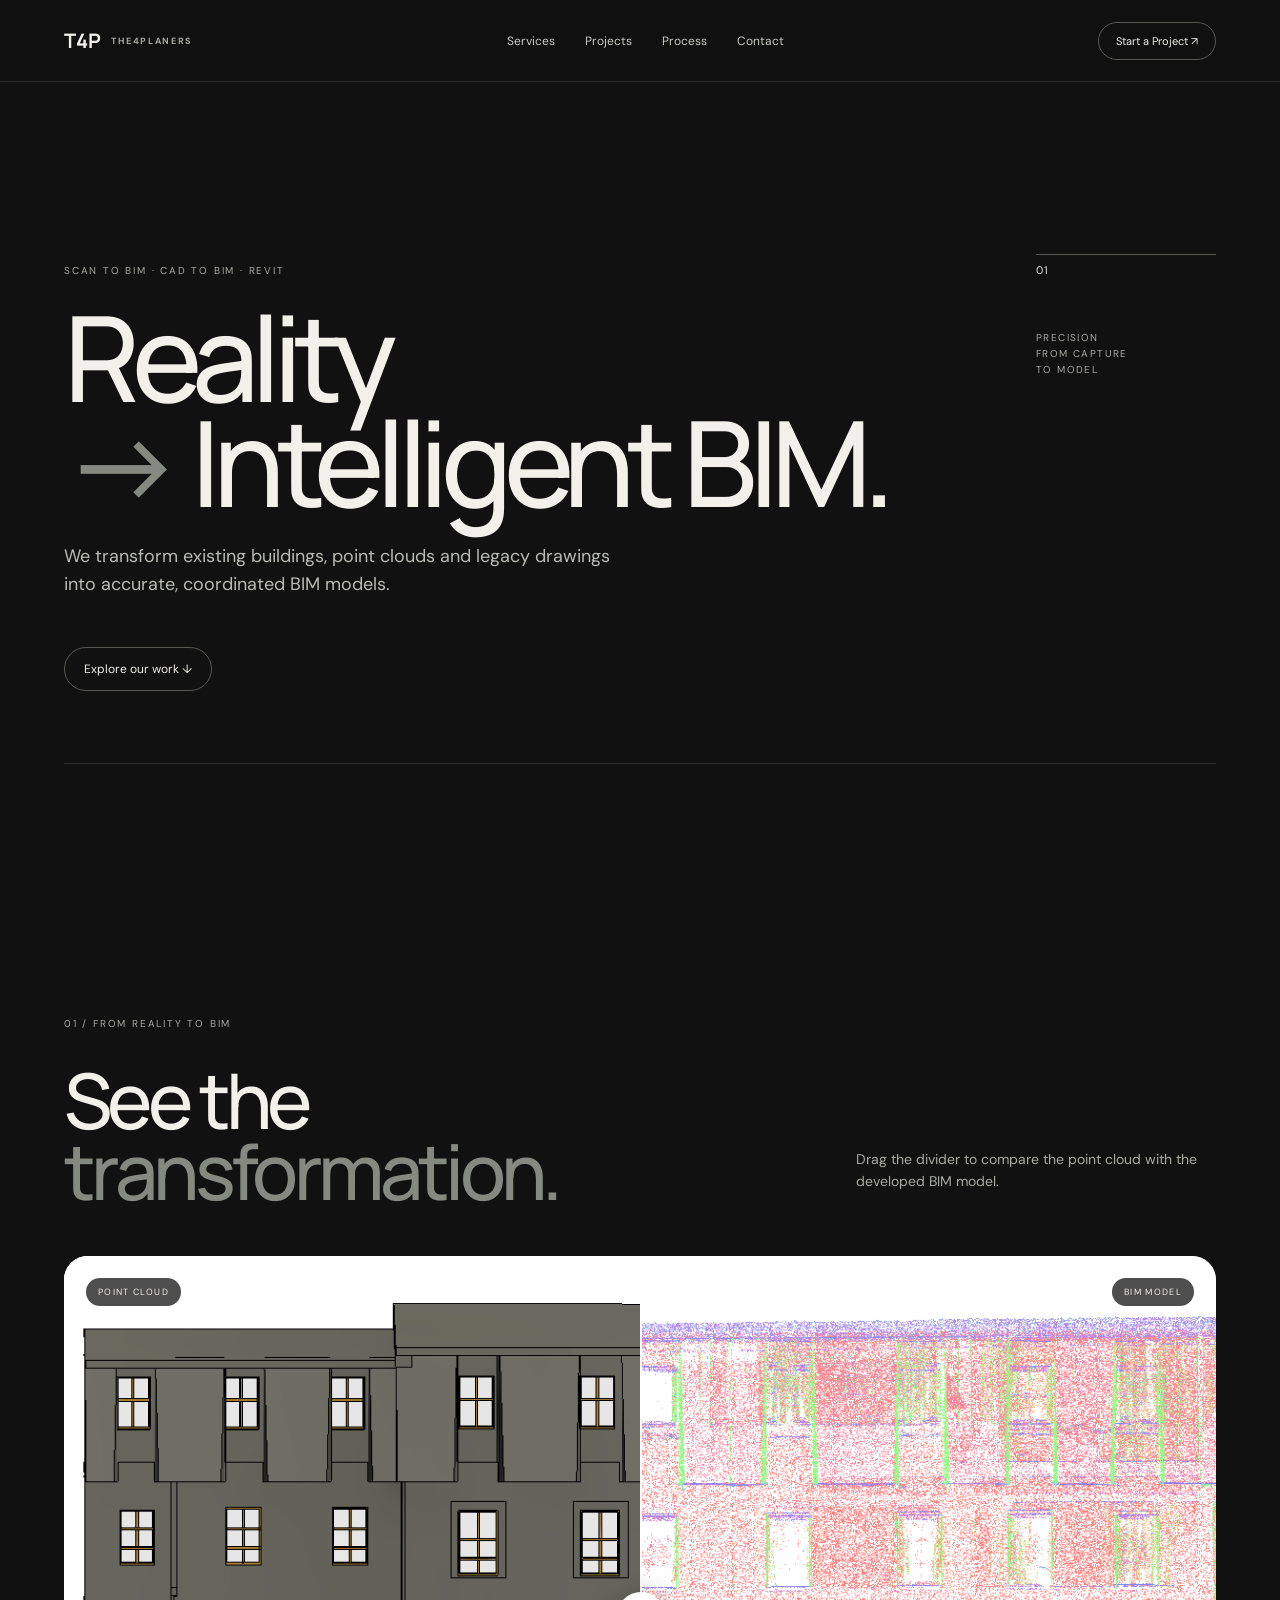
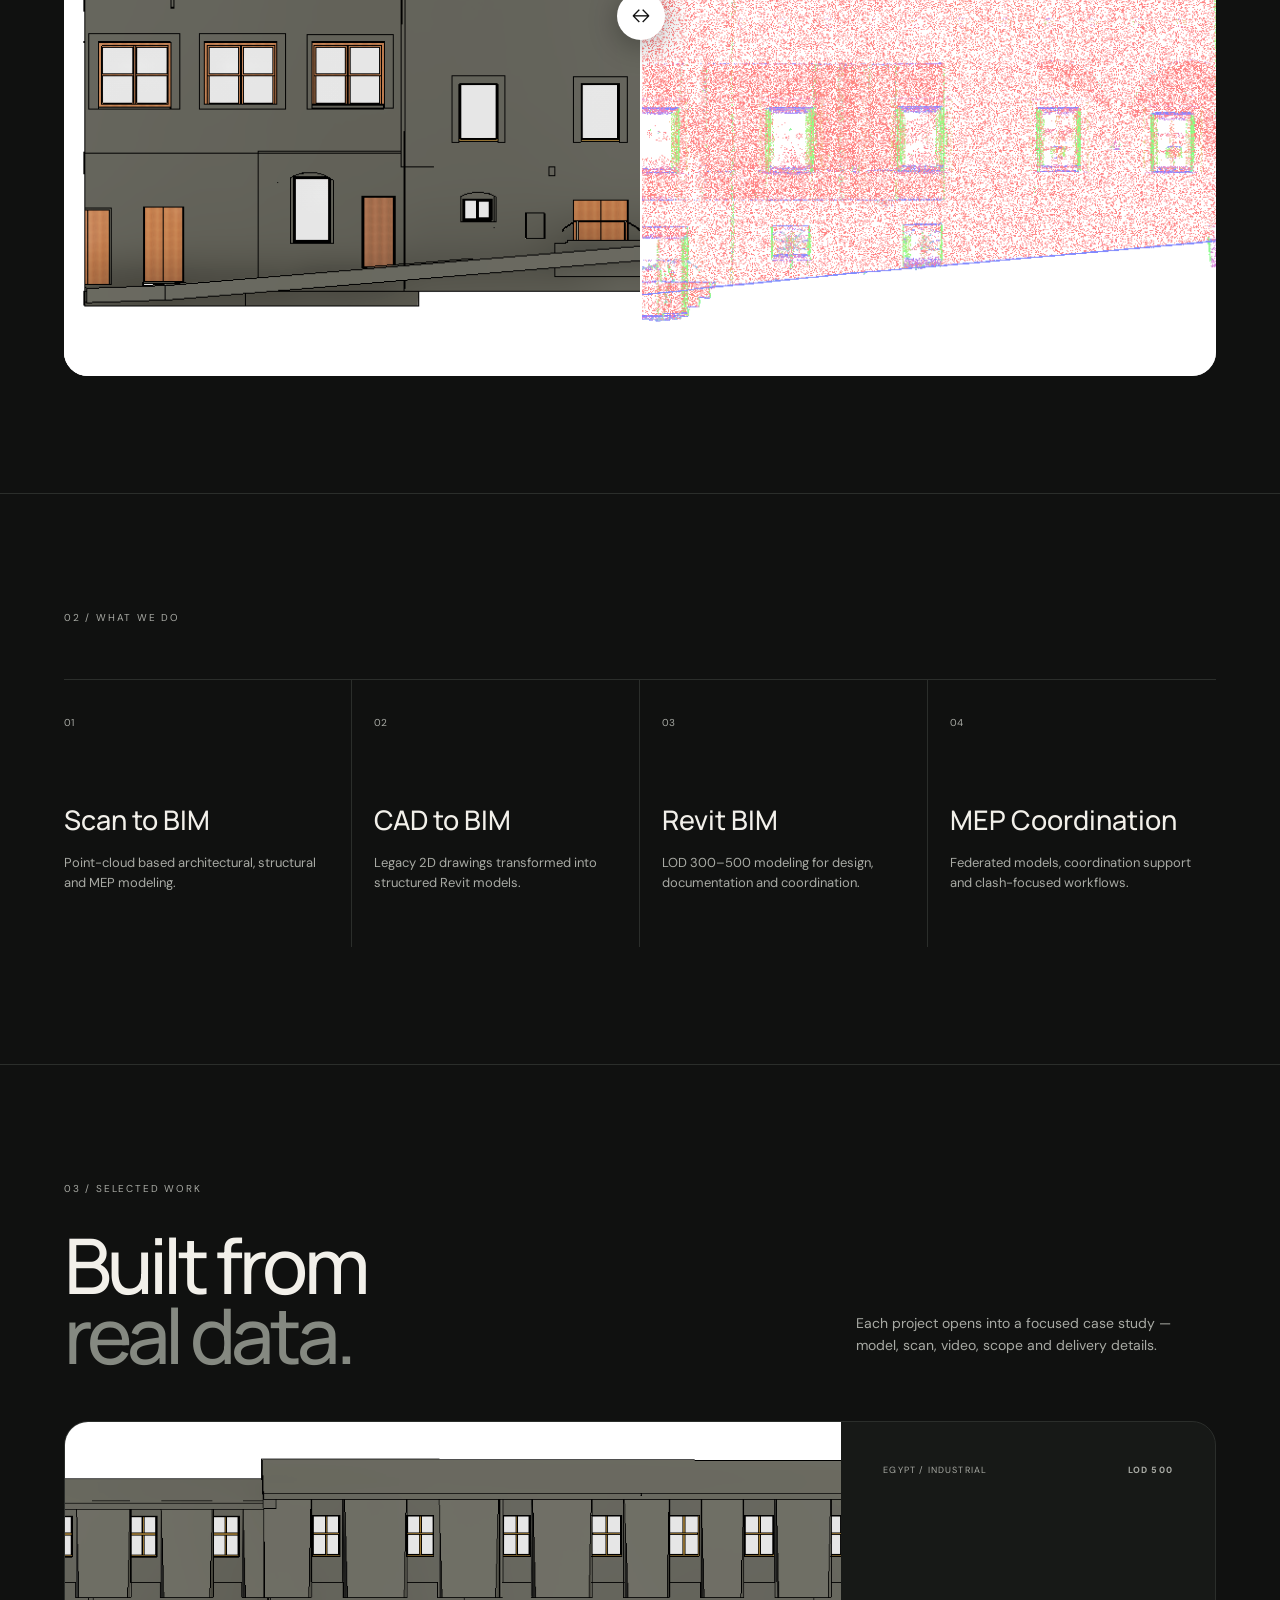
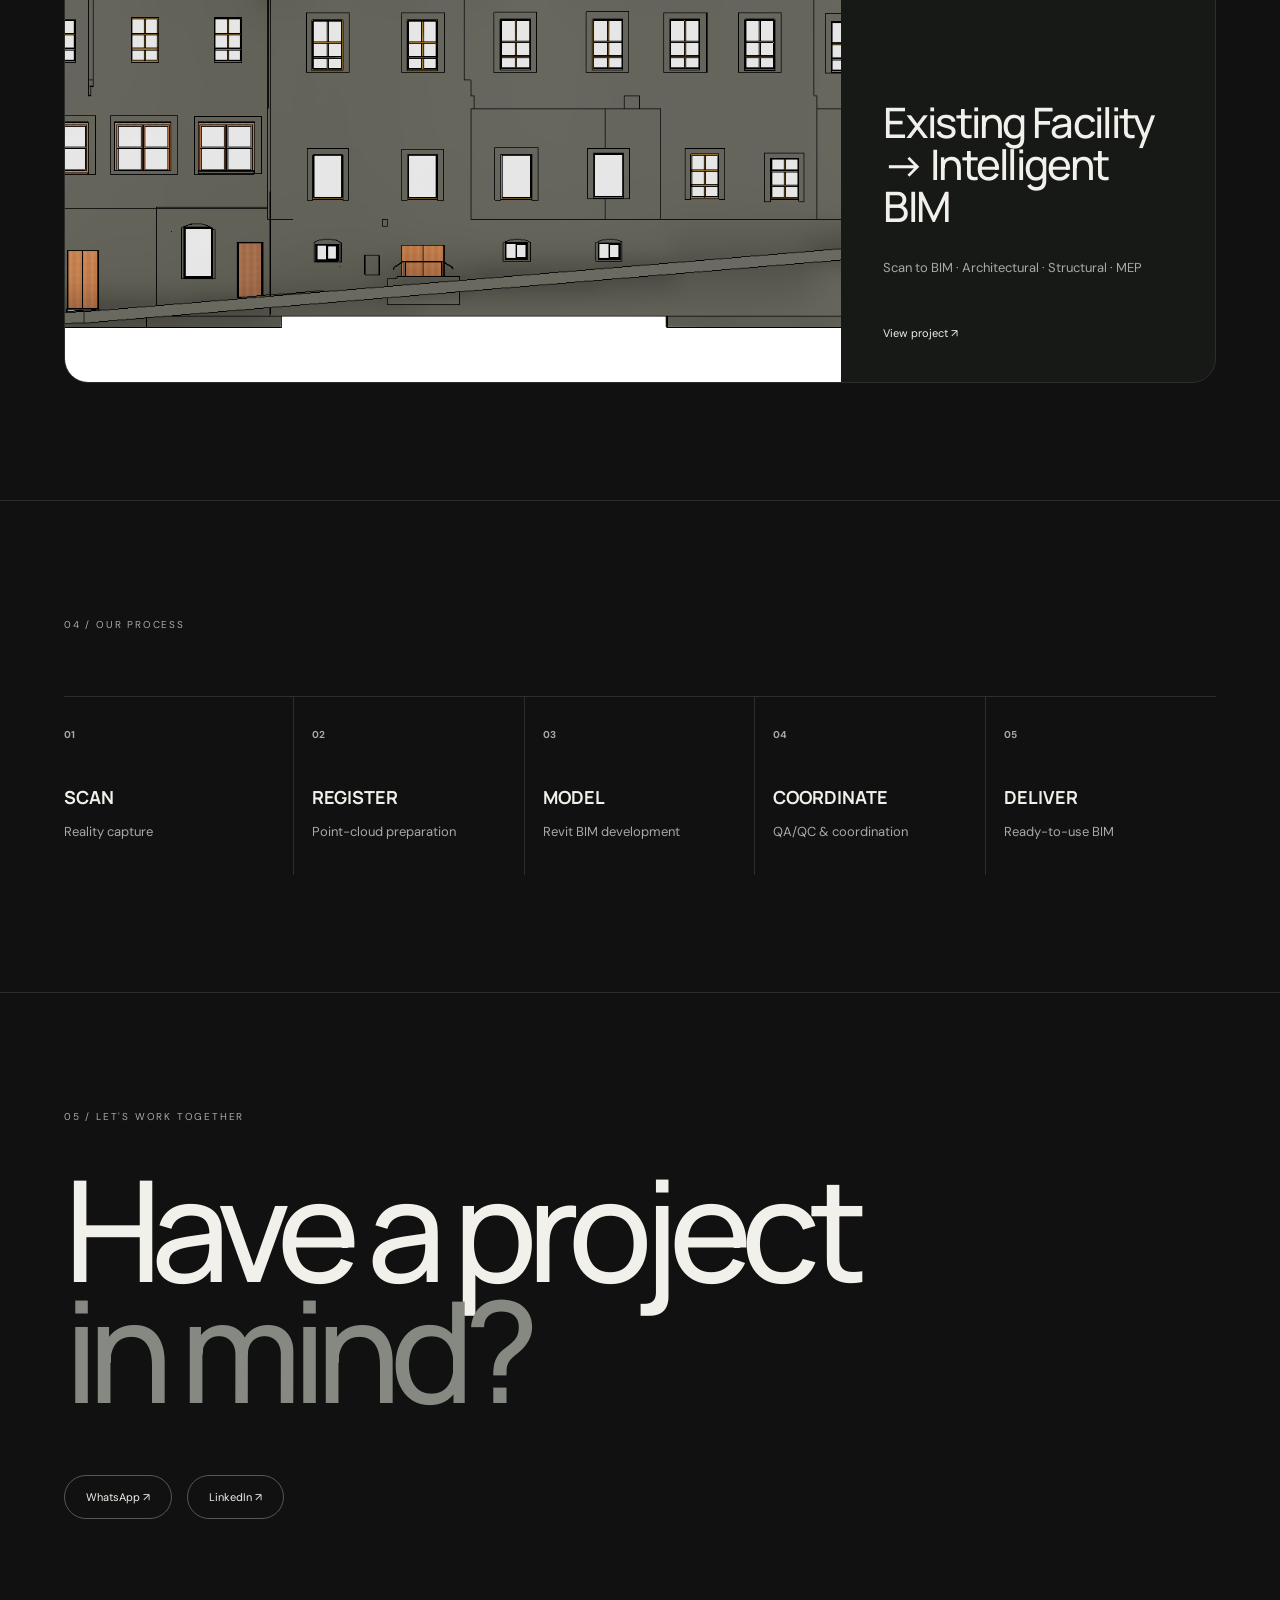
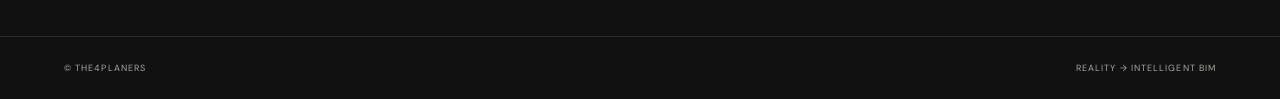
==== commit 741c783f: "change some things" ====
--- a/index.html
+++ b/index.html
@@ -1,131 +1,116 @@
 <!doctype html>
 <html lang="en">
 <head>
-<meta charset="utf-8">
-<meta name="viewport" content="width=device-width,initial-scale=1">
-<meta name="description" content="The4Planers — Scan to BIM, Point Cloud to Revit, BIM Modeling and BIM Coordination.">
-<title>The4Planers — Reality → Intelligent BIM</title>
-<link rel="preconnect" href="https://fonts.googleapis.com">
-<link rel="preconnect" href="https://fonts.gstatic.com" crossorigin>
-<link href="https://fonts.googleapis.com/css2?family=DM+Mono:wght@400;500&family=Manrope:wght@400;500;600;700;800&display=swap" rel="stylesheet">
-<link rel="stylesheet" href="style.css">
-<link rel="icon" href="favicon.ico" sizes="any">
-<link rel="icon" type="image/png" sizes="32x32" href="favicon-32x32.png">
-<link rel="icon" type="image/png" sizes="16x16" href="favicon-16x16.png">
-<link rel="apple-touch-icon" href="apple-touch-icon.png">
-<link rel="manifest" href="site.webmanifest">
-
+  <meta charset="utf-8">
+  <meta name="viewport" content="width=device-width, initial-scale=1">
+  <title>The4Planers — Reality to Intelligent BIM</title>
+  <meta name="description" content="The4Planers — Scan to BIM, CAD to BIM, Revit BIM modeling and MEP coordination.">
+  <link rel="icon" href="assets/favicon.svg" type="image/svg+xml">
+  <link rel="stylesheet" href="style.css">
 </head>
 <body>
-<div class="grain"></div>
-<div class="progress"><span></span></div>
+  <div class="intro" id="intro">
+    <div class="intro-mark">T4P</div>
+    <div class="intro-text">WELCOME TO <strong>THE4PLANERS</strong></div>
+  </div>
 
-<header class="nav">
-  <a href="#top" class="brand"><b>T4P</b><span>THE4PLANERS</span></a>
-  <nav><a href="#services">Services</a><a href="#projects">Projects</a><a href="#process">Process</a><a href="#about">About</a></nav>
-  <a href="#contact" class="nav-cta">Start a project ↗</a>
-</header>
+  <header class="nav">
+    <a class="brand" href="#top"><span>T4P</span><small>THE4PLANERS</small></a>
+    <nav>
+      <a href="#services">Services</a>
+      <a href="#work">Projects</a>
+      <a href="#process">Process</a>
+      <a href="#contact">Contact</a>
+    </nav>
+    <a class="nav-cta" href="#contact">Start a Project ↗</a>
+  </header>
 
-<main id="top">
-<section class="hero">
-  <video class="hero-bg-video" src="assets/hero-background.mp4" autoplay muted loop playsinline preload="auto" aria-hidden="true"></video>
-  <div class="hero-video-overlay"></div>
-  <div class="welcome-badge" aria-hidden="true"><span class="welcome-dot"></span><span>WELCOME, CLIENTS & PARTNERS</span><small>THE4PLANERS / DIGITAL BIM STUDIO</small></div>
-  <div class="hero-grid"></div>
-  <div class="hero-orbit"><span></span><span></span><span></span></div>
-  <div class="eyebrow">SCAN • BIM • COORDINATION</div>
-  <h1><span class="hero-line">REALITY</span><span class="hero-arrow">→</span><span class="hero-line outline">INTELLIGENT</span><span class="hero-line">BIM.</span></h1>
-  <p class="hero-copy">We transform point cloud data, existing drawings and real-world conditions into accurate, coordinated BIM information.</p>
-  <div class="hero-buttons"><a class="btn" href="#projects">Explore our work</a><a href="#services" class="quiet">What we do ↓</a></div>
-  <div class="hero-foot"><span><i></i> DIGITAL MODELING / AEC</span><span>SCROLL TO EXPLORE ↓</span></div>
-  <div class="hero-tag">T4P / 001<br><small>REALITY CAPTURE → DIGITAL TWIN</small></div>
-</section>
+  <main id="top">
+    <section class="hero">
+      <div class="hero-grid">
+        <div class="hero-copy">
+          <p class="eyebrow">SCAN TO BIM · CAD TO BIM · REVIT</p>
+          <h1>Reality<br><em>→</em> Intelligent BIM.</h1>
+          <p class="hero-sub">We transform existing buildings, point clouds and legacy drawings into accurate, coordinated BIM models.</p>
+          <a class="pill" href="#work">Explore our work ↓</a>
+        </div>
+        <div class="hero-side">
+          <div class="hero-number">01</div>
+          <p>PRECISION<br>FROM CAPTURE<br>TO MODEL</p>
+        </div>
+      </div>
+      <div class="hero-line"></div>
+    </section>
 
-<section class="transform reveal">
-  <div class="eyebrow">01 / THE TRANSFORMATION</div>
-  <div class="transform-line"><span>POINT CLOUD</span><i>→</i><span>BIM</span><i>→</i><span>COORDINATION</span></div>
-  <p>Real-world capture becomes structured digital information.</p>
-</section>
+    <section class="reveal-section">
+      <div class="section-kicker">01 / FROM REALITY TO BIM</div>
+      <div class="reveal-head">
+        <h2>See the<br><em>transformation.</em></h2>
+        <p>Drag the divider to compare the point cloud with the developed BIM model.</p>
+      </div>
 
-<section id="services" class="section">
-  <div class="section-head reveal"><div class="eyebrow">02 / CAPABILITIES</div><h2>BIM BUILT<br>FROM REALITY.</h2></div>
-  <div class="services">
-    <article class="service reveal"><b>01</b><div><h3>SCAN TO BIM</h3><p>Point cloud data transformed into accurate Revit models of existing conditions.</p></div><span>↗</span></article>
-    <article class="service reveal"><b>02</b><div><h3>POINT CLOUD TO REVIT</h3><p>Architectural, structural and MEP elements developed from registered scan data.</p></div><span>↗</span></article>
-    <article class="service reveal"><b>03</b><div><h3>BIM MODELING</h3><p>LOD 100–500 modeling tailored to project requirements and deliverables.</p></div><span>↗</span></article>
-    <article class="service reveal"><b>04</b><div><h3>CAD TO BIM</h3><p>Existing 2D drawings converted into structured, intelligent BIM information.</p></div><span>↗</span></article>
-    <article class="service reveal"><b>05</b><div><h3>BIM COORDINATION</h3><p>Multidisciplinary coordination and clash-focused model review.</p></div><span>↗</span></article>
-    <article class="service reveal"><b>06</b><div><h3>AS-BUILT BIM</h3><p>Reliable digital records for renovation, retrofit and documentation workflows.</p></div><span>↗</span></article>
-  </div>
-</section>
+      <div class="compare" id="compare" aria-label="Point cloud and BIM model comparison">
+        <img class="compare-base" src="assets/point-cloud.png" alt="Point cloud facade">
+        <div class="compare-overlay" id="overlay">
+          <img src="assets/bim-model.png" alt="BIM model facade">
+        </div>
+        <div class="compare-label left">POINT CLOUD</div>
+        <div class="compare-label right">BIM MODEL</div>
+        <div class="compare-handle" id="handle" role="slider" aria-label="Comparison divider" aria-valuemin="0" aria-valuemax="100" aria-valuenow="50" tabindex="0">
+          <span>↔</span>
+        </div>
+      </div>
+    </section>
 
-<section id="projects" class="section projects">
-  <div class="section-head reveal"><div class="eyebrow">03 / SELECTED WORK</div><h2>REAL PROJECTS.<br>REAL DATA.</h2></div>
-  <p class="section-intro reveal">Four compact project stories on the surface. Full technical detail only when a visitor chooses to explore.</p>
-  <div id="projectGrid"></div>
-</section>
+    <section class="services" id="services">
+      <div class="section-kicker">02 / WHAT WE DO</div>
+      <div class="services-grid">
+        <article><span>01</span><h3>Scan to BIM</h3><p>Point-cloud based architectural, structural and MEP modeling.</p></article>
+        <article><span>02</span><h3>CAD to BIM</h3><p>Legacy 2D drawings transformed into structured Revit models.</p></article>
+        <article><span>03</span><h3>Revit BIM</h3><p>LOD 300–500 modeling for design, documentation and coordination.</p></article>
+        <article><span>04</span><h3>MEP Coordination</h3><p>Federated models, coordination support and clash-focused workflows.</p></article>
+      </div>
+    </section>
 
-<section class="section lod">
-  <div class="eyebrow">04 / MODEL DEVELOPMENT</div>
-  <h2 class="reveal">THE LEVEL<br>OF DETAIL<br><em>YOU NEED.</em></h2>
-  <div class="lod-track reveal">
-    <div><strong>100</strong><small>Concept</small></div><div><strong>200</strong><small>Approximate</small></div>
-    <div class="active"><strong>300</strong><small>Design</small></div><div><strong>350</strong><small>Coordination</small></div>
-    <div><strong>400</strong><small>Fabrication</small></div><div><strong>500</strong><small>As-Built</small></div>
-  </div>
-</section>
+    <section class="projects" id="work">
+      <div class="section-kicker">03 / SELECTED WORK</div>
+      <div class="project-intro">
+        <h2>Built from<br><em>real data.</em></h2>
+        <p>Each project opens into a focused case study — model, scan, video, scope and delivery details.</p>
+      </div>
+      <a class="project-card" href="#contact">
+        <div class="project-image"><img src="assets/bim-model.png" alt="Egypt industrial BIM model"></div>
+        <div class="project-meta">
+          <div><span>EGYPT / INDUSTRIAL</span><strong>LOD 500</strong></div>
+          <h3>Existing Facility → Intelligent BIM</h3>
+          <p>Scan to BIM · Architectural · Structural · MEP</p>
+          <span class="project-link">View project ↗</span>
+        </div>
+      </a>
+    </section>
 
-<section id="process" class="section">
-  <div class="section-head reveal"><div class="eyebrow">05 / WORKFLOW</div><h2>FROM SCAN<br>TO BIM.</h2></div>
-  <div class="process-grid">
-    <div class="step reveal"><b>01</b><h3>RECEIVE</h3><p>Point cloud, CAD, drawings and project requirements.</p></div>
-    <div class="step reveal"><b>02</b><h3>REVIEW</h3><p>Validate data, scope, tolerances and modeling requirements.</p></div>
-    <div class="step reveal"><b>03</b><h3>MODEL</h3><p>Develop structured BIM elements in the required LOD.</p></div>
-    <div class="step reveal"><b>04</b><h3>COORDINATE</h3><p>Review multidisciplinary information and resolve conflicts.</p></div>
-    <div class="step reveal"><b>05</b><h3>QA / QC</h3><p>Check model quality, consistency and project standards.</p></div>
-    <div class="step reveal"><b>06</b><h3>DELIVER</h3><p>Issue clean, client-ready BIM models and documentation.</p></div>
-  </div>
-</section>
+    <section class="process" id="process">
+      <div class="section-kicker">04 / OUR PROCESS</div>
+      <div class="process-row">
+        <div><b>01</b><strong>SCAN</strong><p>Reality capture</p></div>
+        <div><b>02</b><strong>REGISTER</strong><p>Point-cloud preparation</p></div>
+        <div><b>03</b><strong>MODEL</strong><p>Revit BIM development</p></div>
+        <div><b>04</b><strong>COORDINATE</strong><p>QA/QC & coordination</p></div>
+        <div><b>05</b><strong>DELIVER</strong><p>Ready-to-use BIM</p></div>
+      </div>
+    </section>
 
-<section id="about" class="section about">
-  <div class="eyebrow">06 / THE4PLANERS</div>
-  <div class="about-grid"><h2 class="reveal">MORE THAN<br>A 3D MODEL.</h2>
-  <div class="reveal"><p class="lead">The4Planers is a BIM-focused architecture and engineering service provider specializing in Scan-to-BIM, Point Cloud to Revit, BIM Modeling and BIM Coordination.</p><p>Our work connects real-world conditions with intelligent digital models — with a focus on accuracy, coordination and dependable deliverables.</p></div></div>
-  <div class="stats reveal"><div><strong>SCAN</strong><small>REALITY CAPTURE</small></div><div><strong>BIM</strong><small>INTELLIGENT MODELING</small></div><div><strong>QA/QC</strong><small>DELIVERY CONTROL</small></div><div><strong>LOD 100–500</strong><small>PROJECT FLEXIBILITY</small></div></div>
-</section>
+    <section class="contact" id="contact">
+      <div class="section-kicker">05 / LET'S WORK TOGETHER</div>
+      <h2>Have a project<br><em>in mind?</em></h2>
+      <div class="contact-row">
+        <a href="https://wa.me/919522972202" target="_blank" rel="noopener">WhatsApp ↗</a>
+        <a href="https://www.linkedin.com/company/the4planers/" target="_blank" rel="noopener">LinkedIn ↗</a>
+      </div>
+    </section>
+  </main>
 
-<section id="contact" class="contact">
-  <div class="contact-inner">
-    <div class="eyebrow">07 / LET'S CONNECT</div>
-    <h2>HAVE A POINT CLOUD?<br><em>LET'S TURN IT INTO BIM.</em></h2>
-    <a class="btn" href="mailto:the4planers1234@gmail.com">Start your project ↗</a>
-    <div class="contact-links" aria-label="Contact links">
-      <a class="contact-link" href="https://wa.me/919522972202" target="_blank" rel="noopener noreferrer" aria-label="Chat with The4Planers on WhatsApp">
-        <span class="icon whatsapp-icon" aria-hidden="true"><svg viewBox="0 0 24 24" fill="none"><path d="M20.1 3.9A9.9 9.9 0 0 0 3.3 15.8L2 22l6.3-1.2A9.9 9.9 0 0 0 20.1 3.9Z" stroke="currentColor" stroke-width="1.7"/><path d="M8.2 7.3c.2-.4.4-.4.7.4l.6c.2 0 .4.1.5.4l.8 1.8c.1.3.1.5-.1.7l-.6.7c.7 1.4 1.8 2.4 3.2 3.1l.7-.6c.2-.2.4-.2.7-.1l1.8.8c.3.1.4.3.4.5v.6c0 .3 0 .5-.4.7-.4.2-1.1.3-1.5.2-3.7-.9-6.6-3.8-7.5-7.5-.1-.5 0-1.2.2-1.7Z" fill="currentColor"/></svg></span>
-        <span><b>WhatsApp</b><small>+91 95229 72202</small></span><span class="link-arrow">↗</span>
-      </a>
-      <a class="contact-link" href="https://www.linkedin.com/company/the4planers/" target="_blank" rel="noopener noreferrer" aria-label="Visit The4Planers on LinkedIn">
-        <span class="icon linkedin-icon" aria-hidden="true"><svg viewBox="0 0 24 24" fill="currentColor"><path d="M5.1 8.3H2V22h3.1V8.3ZM3.6 2A1.9 1.9 0 1 0 3.6 5.8 1.9 1.9 0 0 0 3.6 2ZM22 14.2c0-4.1-2.2-6-5.1-6-2.4 0-3.5 1.3-4.1 2.2V8.3H9.7V22h3.1v-6.8c0-1.8.3-3.6 2.6-3.6 2.3 0 2.3 2.1 2.3 3.7V22H21l1-7.8Z"/></svg></span>
-        <span><b>LinkedIn</b><small>The4Planers Company Page</small></span><span class="link-arrow">↗</span>
-      </a>
-      <a class="contact-link" href="mailto:the4planers1234@gmail.com" aria-label="Email The4Planers">
-        <span class="icon mail-icon" aria-hidden="true"><svg viewBox="0 0 24 24" fill="none"><rect x="2.5" y="4.5" width="19" height="15" rx="2" stroke="currentColor" stroke-width="1.7"/><path d="m4 7 8 6 8-6" stroke="currentColor" stroke-width="1.7"/></svg></span>
-        <span><b>Email</b><small>the4planers1234@gmail.com</small></span><span class="link-arrow">↗</span>
-      </a>
-    </div>
-  </div>
-</section>
-</main>
-
-<footer><span>© THE4PLANERS</span><span>REALITY → INTELLIGENT BIM</span><div class="footer-social"><a href="https://wa.me/919522972202" target="_blank" rel="noopener noreferrer" aria-label="WhatsApp">WhatsApp ↗</a><a href="https://www.linkedin.com/company/the4planers/" target="_blank" rel="noopener noreferrer" aria-label="LinkedIn">LinkedIn ↗</a></div></footer>
-
-<div id="modal" class="modal" aria-hidden="true">
-  <div class="modal-backdrop" data-close></div>
-  <div class="modal-panel">
-    <button class="modal-close" data-close>Close ×</button>
-    <div id="modalContent"></div>
-  </div>
-</div>
-<script src="script.js"></script>
+  <footer><span>© THE4PLANERS</span><span>REALITY → INTELLIGENT BIM</span></footer>
+  <script src="script.js"></script>
 </body>
-</html>
+</html>
--- a/style.css
+++ b/style.css
@@ -1,42 +1,3 @@
-*{box-sizing:border-box}html{scroll-behavior:smooth}body{margin:0;background:#080808;color:#f2f0ea;font-family:Manrope,Arial,sans-serif;overflow-x:hidden}.grain{position:fixed;inset:0;pointer-events:none;opacity:.035;z-index:40;background-image:url("data:image/svg+xml,%3Csvg viewBox='0 0 180 180' xmlns='http://www.w3.org/2000/svg'%3E%3Cfilter id='n'%3E%3CfeTurbulence type='fractalNoise' baseFrequency='.8' numOctaves='3' stitchTiles='stitch'/%3E%3C/filter%3E%3Crect width='100%25' height='100%25' filter='url(%23n)'/%3E%3C/svg%3E")}.progress{position:fixed;z-index:60;top:0;left:0;right:0;height:2px;background:#ffffff08}.progress span{display:block;width:0;height:100%;background:#f2f0ea;transform-origin:left}.nav{position:fixed;top:0;left:0;right:0;height:76px;display:flex;align-items:center;justify-content:space-between;padding:0 4vw;z-index:50;background:linear-gradient(#080808e8,transparent);backdrop-filter:blur(9px)}.brand{font-size:13px;letter-spacing:.08em;color:#fff;text-decoration:none;font-weight:800}.brand b{font-family:"DM Mono";margin-right:12px}.brand span{font-size:12px}.nav nav{display:flex;gap:30px}.nav nav a,.nav-cta{font:12px "DM Mono";text-transform:uppercase;color:#aaa;text-decoration:none}.nav nav a:hover,.nav-cta:hover{color:#fff}.nav-cta{border:1px solid #444;padding:11px 14px;color:#fff}.hero-bg-video{position:absolute;inset:0;width:100%;height:100%;object-fit:cover;opacity:.30;filter:grayscale(.55) contrast(1.08) brightness(.55);z-index:-3}.hero-video-overlay{position:absolute;inset:0;background:linear-gradient(90deg,#080808e8 0%,#080808b8 48%,#08080855 100%),linear-gradient(0deg,#080808 0%,transparent 42%,#08080866 100%);z-index:-2}.hero-grid{z-index:-1}
-.hero{min-height:100vh;position:relative;padding:18vh 7vw 7vh;display:flex;flex-direction:column;justify-content:center;overflow:hidden}.hero-grid{position:absolute;inset:-10%;background:linear-gradient(#ffffff08 1px,transparent 1px),linear-gradient(90deg,#ffffff08 1px,transparent 1px);background-size:80px 80px;mask-image:linear-gradient(to bottom,#000,transparent 82%);transform:perspective(600px) rotateX(58deg) scale(1.8) translateY(20%);animation:gridMove 16s linear infinite}.hero-orbit{position:absolute;right:9vw;top:24vh;width:240px;height:240px;border:1px solid #ffffff13;border-radius:50%;animation:spin 18s linear infinite}.hero-orbit span{position:absolute;width:5px;height:5px;border-radius:50%;background:#eee;top:50%;left:-2px;box-shadow:0 0 18px #fff}.hero-orbit span:nth-child(2){left:auto;right:15%;top:15%}.hero-orbit span:nth-child(3){left:35%;top:auto;bottom:-2px}.eyebrow{font:11px "DM Mono";letter-spacing:.14em;color:#888}.hero h1{font-size:clamp(58px,10vw,150px);line-height:.8;letter-spacing:-.075em;margin:24px 0 32px;position:relative;font-weight:800;max-width:1000px}.hero-line{display:block;animation:heroIn 1s cubic-bezier(.2,.8,.2,1) both}.hero-line:nth-of-type(2){animation-delay:.08s}.hero-line:nth-of-type(3){animation-delay:.16s}.hero-arrow{display:block;color:#666;font-weight:400;animation:heroIn 1s .24s cubic-bezier(.2,.8,.2,1) both}.hero .outline{color:transparent;-webkit-text-stroke:1px #777}.hero-copy{max-width:570px;font-size:17px;line-height:1.6;color:#aaa;position:relative}.hero-buttons{display:flex;align-items:center;gap:25px;margin-top:35px}.btn{display:inline-block;text-decoration:none;text-transform:uppercase;font:11px "DM Mono";letter-spacing:.1em;padding:16px 20px;background:#f2f0ea;color:#080808;transition:transform .3s,background .3s}.btn:hover{transform:translateY(-3px);background:#fff}.quiet{font:11px "DM Mono";color:#aaa;text-decoration:none}.hero-foot{position:absolute;left:7vw;right:7vw;bottom:8vh;display:flex;justify-content:space-between;font:10px "DM Mono";color:#777}.hero-foot i{display:inline-block;width:7px;height:7px;border-radius:50%;background:#eee;margin-right:8px;box-shadow:0 0 14px #fff}.hero-tag{position:absolute;right:7vw;bottom:15vh;font:10px "DM Mono";color:#666;text-align:right}.hero-tag small{font-size:8px}.transform{padding:180px 7vw 150px;border-top:1px solid #222}.transform-line{display:flex;align-items:center;gap:30px;flex-wrap:wrap;margin:55px 0 25px;font-size:clamp(25px,4vw,58px);letter-spacing:-.04em}.transform-line i{color:#555;font-style:normal}.transform p{color:#888;max-width:560px}.section{padding:150px 7vw}.section-head{display:grid;grid-template-columns:30% 70%;margin-bottom:70px}.section-head h2,.lod h2,.about h2{font-size:clamp(48px,8vw,115px);line-height:.86;letter-spacing:-.07em;margin:0}.services{border-top:1px solid #292929}.service{display:grid;grid-template-columns:8% 1fr 30px;gap:25px;align-items:start;border-bottom:1px solid #292929;padding:30px 0;transition:padding .45s,background .45s}.service:hover{padding-left:18px;background:linear-gradient(90deg,#ffffff08,transparent)}.service>b,.service>span{font:11px "DM Mono";color:#666}.service h3{font-size:clamp(22px,3vw,40px);margin:0 0 8px;letter-spacing:-.04em}.service p{margin:0;color:#888;max-width:600px;line-height:1.6}.section-intro{max-width:650px;color:#777;margin:-30px 0 55px;font-size:15px;line-height:1.7}.project{position:relative;margin:0 0 85px;border:1px solid #252525;background:#0d0d0d;overflow:hidden;cursor:pointer;min-height:520px;isolation:isolate}.project::before{content:"";position:absolute;inset:0;background:radial-gradient(circle at var(--mx,50%) var(--my,50%),#ffffff0c,transparent 32%);pointer-events:none;z-index:2}.project-media{display:grid;grid-template-columns:1fr 1fr 1.15fr;height:520px}.project-tile{position:relative;overflow:hidden;border-right:1px solid #252525;background:#111}.project-tile:last-child{border-right:0}.project-tile img,.project-tile video{width:100%;height:100%;object-fit:cover;display:block;filter:saturate(.72) contrast(1.03);transition:transform .8s cubic-bezier(.2,.8,.2,1),filter .5s}.project:hover .project-tile img,.project:hover .project-tile video{transform:scale(1.045);filter:saturate(.95) contrast(1.05)}.project-tile.cloud img{object-position:center}.project-tile.video::after{content:"AUTO PLAY • MUTED";position:absolute;right:14px;bottom:14px;font:8px "DM Mono";color:#bbb;background:#0009;padding:7px 8px;letter-spacing:.08em}.tile-label{position:absolute;left:15px;top:15px;z-index:3;font:9px "DM Mono";color:#bbb;background:#0009;padding:7px 8px}.project-info{position:absolute;z-index:4;left:0;right:0;bottom:0;padding:70px 30px 25px;background:linear-gradient(transparent,#070707f5 75%);display:grid;grid-template-columns:1fr auto;align-items:end}.project-info .kicker{font:9px "DM Mono";color:#999;grid-column:1/-1}.project-info h3{font-size:clamp(36px,5vw,72px);line-height:.88;letter-spacing:-.06em;margin:9px 0 0}.project-info p{margin:9px 0 0;font:10px "DM Mono";color:#888}.project-open{font:10px "DM Mono";border:1px solid #555;padding:13px 15px;white-space:nowrap}.lod{border-top:1px solid #222}.lod h2{margin:55px 0}.lod h2 em{color:#777;font-style:normal}.lod-track{display:grid;grid-template-columns:repeat(6,1fr);border-top:1px solid #333;border-bottom:1px solid #333}.lod-track div{padding:25px 12px;border-right:1px solid #333;transition:transform .3s,background .3s}.lod-track div:last-child{border:0}.lod-track div:hover{transform:translateY(-6px)}.lod-track strong{display:block;font-size:28px}.lod-track small{font:10px "DM Mono";color:#777}.lod-track .active{background:#f2f0ea;color:#080808}.lod-track .active small{color:#555}.process-grid{display:grid;grid-template-columns:repeat(3,1fr);border-top:1px solid #292929}.step{padding:35px 20px 45px 0;border-bottom:1px solid #292929}.step b{font:11px "DM Mono";color:#666}.step h3{font-size:25px;margin:45px 0 10px}.step p{color:#888;line-height:1.6;max-width:300px}.about{border-top:1px solid #222}.about-grid{display:grid;grid-template-columns:1fr 1fr;gap:8vw}.about .lead{font-size:clamp(22px,3vw,38px);line-height:1.25;margin-top:0}.about-grid p{color:#999;line-height:1.7}.stats{display:grid;grid-template-columns:repeat(4,1fr);border-top:1px solid #292929;margin-top:90px}.stats div{padding:28px 18px 28px 0;border-right:1px solid #292929}.stats div:last-child{border:0}.stats strong{display:block;font-size:24px;letter-spacing:-.04em}.stats small{display:block;font:9px "DM Mono";color:#666;margin-top:9px}.contact{min-height:80vh;display:grid;place-items:center;text-align:center;border-top:1px solid #222;padding:100px 7vw}.contact h2{font-size:clamp(60px,12vw,170px);line-height:.78;letter-spacing:-.08em;margin:35px 0 55px}.contact h2 em{font-style:normal;color:#777}.contact p{font:11px "DM Mono";color:#777;margin-top:30px}footer{border-top:1px solid #222;padding:25px 7vw;display:flex;justify-content:space-between;gap:20px;font:10px "DM Mono";color:#666}footer a{color:#aaa;text-decoration:none}.reveal{opacity:0;transform:translateY(35px);transition:opacity .9s ease,transform .9s ease}.reveal.visible{opacity:1;transform:none}.modal{position:fixed;inset:0;z-index:100;display:none}.modal.open{display:block}.modal-backdrop{position:absolute;inset:0;background:#000c;backdrop-filter:blur(15px)}.modal-panel{position:absolute;inset:4vh 5vw;background:#0b0b0b;border:1px solid #292929;overflow:auto;padding:65px 5vw 70px}.modal-close{position:fixed;z-index:3;right:6vw;top:6vh;background:#111;color:#fff;border:1px solid #555;padding:12px 15px;font:10px "DM Mono";cursor:pointer}.case-kicker{font:10px "DM Mono";color:#777}.case-title{font-size:clamp(50px,8vw,110px);line-height:.84;letter-spacing:-.07em;margin:18px 0 45px}.case-hero{display:grid;grid-template-columns:1.2fr .8fr;gap:15px;margin-bottom:70px}.case-hero img,.case-hero video{width:100%;height:480px;object-fit:cover;border:1px solid #292929}.case-copy{display:grid;grid-template-columns:repeat(3,1fr);gap:12px;margin-bottom:70px}.case-copy div{border-top:1px solid #333;padding-top:14px}.case-copy b{display:block;font:9px "DM Mono";color:#666}.case-copy span{display:block;margin-top:8px;font-size:16px}.case-gallery{display:grid;grid-template-columns:repeat(2,1fr);gap:15px}.case-gallery img{width:100%;border:1px solid #292929;background:#111}.case-gallery .wide{grid-column:1/-1}.case-video{width:100%;max-height:620px;object-fit:contain;background:#050505;border:1px solid #292929;margin-bottom:15px}@keyframes heroIn{from{opacity:0;transform:translateY(45px)}to{opacity:1;transform:none}}@keyframes gridMove{to{background-position:80px 80px}}@keyframes spin{to{transform:rotate(360deg)}}@media(max-width:850px){.nav{height:65px;padding:0 5vw}.nav nav{display:none}.nav-cta{padding:9px}.hero{padding:18vh 5vw 10vh}.hero h1{font-size:16vw}.hero-orbit{width:150px;height:150px;right:-30px;top:22vh;opacity:.6}.hero-copy{font-size:15px}.hero-foot{left:5vw;right:5vw;bottom:35px}.hero-tag{display:none}.section,.transform{padding:100px 5vw}.section-head{display:block}.section-head h2{margin-top:35px}.project{min-height:auto}.project-media{grid-template-columns:1fr;height:auto}.project-tile{height:54vw;min-height:220px;border-right:0;border-bottom:1px solid #252525}.project-tile:last-child{border-bottom:0}.project-info{position:relative;padding:30px 22px;background:#0d0d0d;grid-template-columns:1fr}.project-open{margin-top:20px;justify-self:start}.lod-track{grid-template-columns:repeat(3,1fr)}.process-grid{grid-template-columns:1fr 1fr}.about-grid{grid-template-columns:1fr;gap:35px}.stats{grid-template-columns:1fr 1fr}.stats div:nth-child(2){border-right:0}.case-hero{grid-template-columns:1fr}.case-hero img,.case-hero video{height:300px}.case-copy{grid-template-columns:1fr 1fr}.case-gallery{grid-template-columns:1fr}footer{padding:22px 5vw;flex-direction:column}.modal-panel{inset:0;padding:75px 5vw 50px}.modal-close{top:18px;right:5vw}}@media(prefers-reduced-motion:reduce){.hero-bg-video{display:none}*,*::before,*::after{scroll-behavior:auto!important;animation:none!important;transition:none!important}}
-/* V7 polish: full-bleed hero video, welcome animation, stronger content hierarchy */
-.hero{isolation:isolate;background:#080808}
-.hero-bg-video{z-index:-4;opacity:.72;filter:brightness(.78) saturate(.72) contrast(1.04);object-fit:cover;object-position:center;transform:scale(1.005)}
-.hero-video-overlay{z-index:-3;background:linear-gradient(90deg,rgba(8,8,8,.78) 0%,rgba(8,8,8,.45) 46%,rgba(8,8,8,.18) 100%),linear-gradient(0deg,rgba(8,8,8,.72) 0%,rgba(8,8,8,.05) 48%,rgba(8,8,8,.42) 100%)}
-.hero-grid{z-index:-2;opacity:.45}
-.welcome-badge{position:absolute;top:112px;right:7vw;display:flex;align-items:center;gap:10px;padding:9px 12px;border:1px solid rgba(255,255,255,.16);background:rgba(8,8,8,.34);backdrop-filter:blur(10px);font:9px "DM Mono";letter-spacing:.08em;color:#ddd;animation:welcomeIn 1s .25s both}
-.welcome-badge small{display:block;color:#777;font-size:7px;letter-spacing:.12em;margin-left:2px}
-.welcome-dot{width:6px;height:6px;border-radius:50%;background:#fff;box-shadow:0 0 16px rgba(255,255,255,.9);animation:pulseDot 1.8s infinite}
-.hero h1,.hero-copy,.hero-buttons,.hero-foot,.hero-tag{position:relative;z-index:1}
-.hero h1{max-width:980px}
-.project-tile.video{background:#050505}
-.project-tile.video video{object-fit:cover;object-position:center;background:#050505}
-.project-tile video[data-video-error]{opacity:.25}
-.case-hero video,.case-video{object-fit:contain;background:#050505}
-.case-video{display:block;max-height:72vh}
-.contact{min-height:86vh}
-.contact-inner{width:min(1100px,100%)}
-.contact h2{margin-bottom:42px}
-.contact-links{display:grid;grid-template-columns:repeat(3,1fr);gap:12px;margin:44px auto 0;text-align:left}
-.contact-link{min-height:82px;border:1px solid #292929;background:#0d0d0d;color:#eee;text-decoration:none;padding:17px 18px;display:grid;grid-template-columns:42px 1fr 18px;align-items:center;gap:12px;transition:transform .3s,border-color .3s,background .3s}
-.contact-link:hover{transform:translateY(-4px);border-color:#555;background:#121212}
-.contact-link .icon{width:34px;height:34px;display:grid;place-items:center;border:1px solid #333;border-radius:50%;color:#eee}
-.contact-link svg{width:18px;height:18px;display:block}
-.contact-link b{display:block;font-size:12px;letter-spacing:.02em}
-.contact-link small{display:block;color:#777;font:8px "DM Mono";margin-top:5px;white-space:nowrap;overflow:hidden;text-overflow:ellipsis}
-.link-arrow{color:#777;font:13px "DM Mono"}
-.footer-social{display:flex;gap:20px}
-.footer-social a{color:#aaa;text-decoration:none}
-.footer-social a:hover{color:#fff}
-@keyframes welcomeIn{from{opacity:0;transform:translateY(-12px) translateX(8px);filter:blur(5px)}to{opacity:1;transform:none;filter:none}}
-@keyframes pulseDot{0%,100%{opacity:.5;transform:scale(.8)}50%{opacity:1;transform:scale(1.15)}}
-@media(max-width:850px){
- .hero-bg-video{opacity:.58}
- .welcome-badge{top:82px;right:5vw;max-width:240px;flex-wrap:wrap}
- .welcome-badge small{width:100%;margin-left:16px}
- .contact-links{grid-template-columns:1fr}
- .contact-link{min-height:72px}
- .footer-social{gap:14px}
-}
-@media(prefers-reduced-motion:reduce){.welcome-badge,.welcome-dot{animation:none}.hero-bg-video{opacity:.35}}
+@import url('https://fonts.googleapis.com/css2?family=DM+Sans:wght@400;500;600&family=Manrope:wght@400;500;600;700&display=swap');
+:root{--bg:#101110;--fg:#f2f0ea;--muted:#a8aaa4;--line:#2b2e2b;--card:#171917}
+*{box-sizing:border-box}html{scroll-behavior:smooth}body{margin:0;background:var(--bg);color:var(--fg);font-family:"DM Sans",sans-serif}a{color:inherit;text-decoration:none}.nav{height:82px;padding:0 5vw;display:flex;align-items:center;justify-content:space-between;border-bottom:1px solid var(--line);position:sticky;top:0;z-index:20;background:rgba(16,17,16,.84);backdrop-filter:blur(14px)}.brand{display:flex;gap:10px;align-items:center;font-weight:700}.brand span{font-family:Manrope;font-size:20px}.brand small{font-size:9px;letter-spacing:.18em;color:var(--muted)}nav{display:flex;gap:30px;font-size:12px;color:#c9cbc5}nav a:hover,.nav-cta:hover{opacity:.65}.nav-cta{border:1px solid #555952;border-radius:999px;padding:11px 17px;font-size:11px}.hero{min-height:calc(100vh - 82px);padding:9vh 5vw 5vh;display:flex;flex-direction:column;justify-content:center}.hero-grid{display:grid;grid-template-columns:1fr 180px;gap:30px}.eyebrow,.section-kicker{font-size:10px;letter-spacing:.18em;color:var(--muted)}h1,h2,h3{font-family:Manrope;margin:0;font-weight:500}h1{font-size:clamp(62px,9.3vw,150px);line-height:.88;letter-spacing:-.07em;margin:28px 0}.hero h1 em,h2 em{font-style:normal;color:#858981}.hero-sub{max-width:560px;font-size:18px;line-height:1.55;color:#b9bbb5}.pill{display:inline-block;margin-top:30px;padding:13px 19px;border:1px solid #555952;border-radius:999px;font-size:12px}.hero-side{padding-top:7px;border-top:1px solid #555952;color:var(--muted);font-size:10px;line-height:1.6;letter-spacing:.14em}.hero-number{font-size:11px;margin-bottom:50px;color:#ddd}.hero-line{border-top:1px solid var(--line);margin-top:8vh}.reveal-section,.services,.projects,.process,.contact{padding:13vh 5vw}.reveal-head,.project-intro{display:flex;justify-content:space-between;align-items:end;gap:40px;margin:35px 0 50px}.reveal-head h2,.project-intro h2{font-size:clamp(45px,6vw,90px);line-height:.92;letter-spacing:-.06em}.reveal-head p,.project-intro p{max-width:360px;color:var(--muted);line-height:1.6;font-size:14px}.compare{position:relative;overflow:hidden;border-radius:24px;height:min(68vw,720px);background:#ddd;user-select:none;touch-action:none}.compare img{display:block;width:100%;height:100%;object-fit:cover}.compare-base{position:absolute;inset:0}.compare-overlay{position:absolute;inset:0;width:50%;overflow:hidden}.compare-overlay img{width:calc(100% / .5);max-width:none}.compare-label{position:absolute;top:22px;padding:8px 12px;background:rgba(10,11,10,.72);font-size:9px;letter-spacing:.15em;border-radius:999px;z-index:3}.compare-label.left{left:22px}.compare-label.right{right:22px}.compare-handle{position:absolute;top:0;bottom:0;left:50%;width:2px;background:#fff;z-index:4;cursor:ew-resize}.compare-handle span{position:absolute;left:50%;top:50%;transform:translate(-50%,-50%);width:48px;height:48px;border-radius:50%;background:#fff;color:#111;display:grid;place-items:center;font-size:18px;box-shadow:0 5px 30px #0005}.services{border-top:1px solid var(--line)}.services-grid{display:grid;grid-template-columns:repeat(4,1fr);margin-top:55px;border-top:1px solid var(--line)}.services article{padding:30px 22px 40px 0;border-right:1px solid var(--line);min-height:260px}.services article:not(:first-child){padding-left:22px}.services article:last-child{border-right:0}.services span,.process b{font-size:10px;color:var(--muted)}.services h3{font-size:27px;margin:70px 0 15px}.services p,.project-meta p,.process p{color:var(--muted);font-size:13px;line-height:1.55}.projects{border-top:1px solid var(--line)}.project-card{display:grid;grid-template-columns:1.35fr .65fr;background:var(--card);border:1px solid var(--line);border-radius:24px;overflow:hidden;transition:transform .5s ease}.project-card:hover{transform:translateY(-5px)}.project-image{height:560px;overflow:hidden}.project-image img{width:100%;height:100%;object-fit:cover}.project-meta{padding:42px;display:flex;flex-direction:column}.project-meta>div{display:flex;justify-content:space-between;font-size:9px;letter-spacing:.13em;color:var(--muted)}.project-meta h3{font-size:42px;line-height:1;margin:auto 0 18px;letter-spacing:-.04em}.project-link{margin-top:35px;font-size:11px}.process{border-top:1px solid var(--line)}.process-row{display:grid;grid-template-columns:repeat(5,1fr);margin-top:65px;border-top:1px solid var(--line)}.process-row div{padding:25px 15px 20px 0;border-right:1px solid var(--line);min-height:170px}.process-row div:not(:first-child){padding-left:18px}.process-row div:last-child{border:0}.process strong{display:block;font-family:Manrope;font-size:18px;margin-top:42px}.contact{border-top:1px solid var(--line);min-height:70vh;display:flex;flex-direction:column;justify-content:center}.contact h2{font-size:clamp(65px,11vw,170px);line-height:.86;letter-spacing:-.075em;margin:45px 0 65px}.contact-row{display:flex;gap:15px}.contact-row a{padding:14px 21px;border:1px solid #555952;border-radius:999px;font-size:11px}footer{padding:25px 5vw;border-top:1px solid var(--line);display:flex;justify-content:space-between;font-size:9px;letter-spacing:.12em;color:var(--muted)}.intro{position:fixed;inset:0;background:#101110;z-index:100;display:grid;place-items:center;animation:introOut 1s 1.9s forwards}.intro-mark{font-family:Manrope;font-size:80px;font-weight:700;letter-spacing:-.08em;position:absolute;top:50%;left:50%;transform:translate(-50%,-50%);animation:markUp 1.1s 1s forwards}.intro-text{font-size:11px;letter-spacing:.18em;opacity:0;animation:textIn .8s .3s forwards}.intro-text strong{font-weight:600}@keyframes textIn{to{opacity:1}}@keyframes markUp{to{transform:translate(-50%,-125px);font-size:24px;opacity:.35}}@keyframes introOut{to{opacity:0;visibility:hidden;pointer-events:none}}@media(max-width:800px){nav{display:none}.nav{height:70px}.hero-grid{grid-template-columns:1fr}.hero-side{display:none}.hero{min-height:80vh}.reveal-section,.services,.projects,.process,.contact{padding:90px 5vw}.reveal-head,.project-intro{display:block}.reveal-head p,.project-intro p{margin-top:25px}.compare{height:72vw;border-radius:16px}.services-grid{grid-template-columns:1fr 1fr}.services article{border-bottom:1px solid var(--line)}.services h3{margin-top:45px}.project-card{grid-template-columns:1fr}.project-image{height:60vw}.project-meta{min-height:360px}.process-row{grid-template-columns:1fr}.process-row div{border-right:0;border-bottom:1px solid var(--line);min-height:120px}.process strong{margin-top:18px}.contact-row{flex-wrap:wrap}}
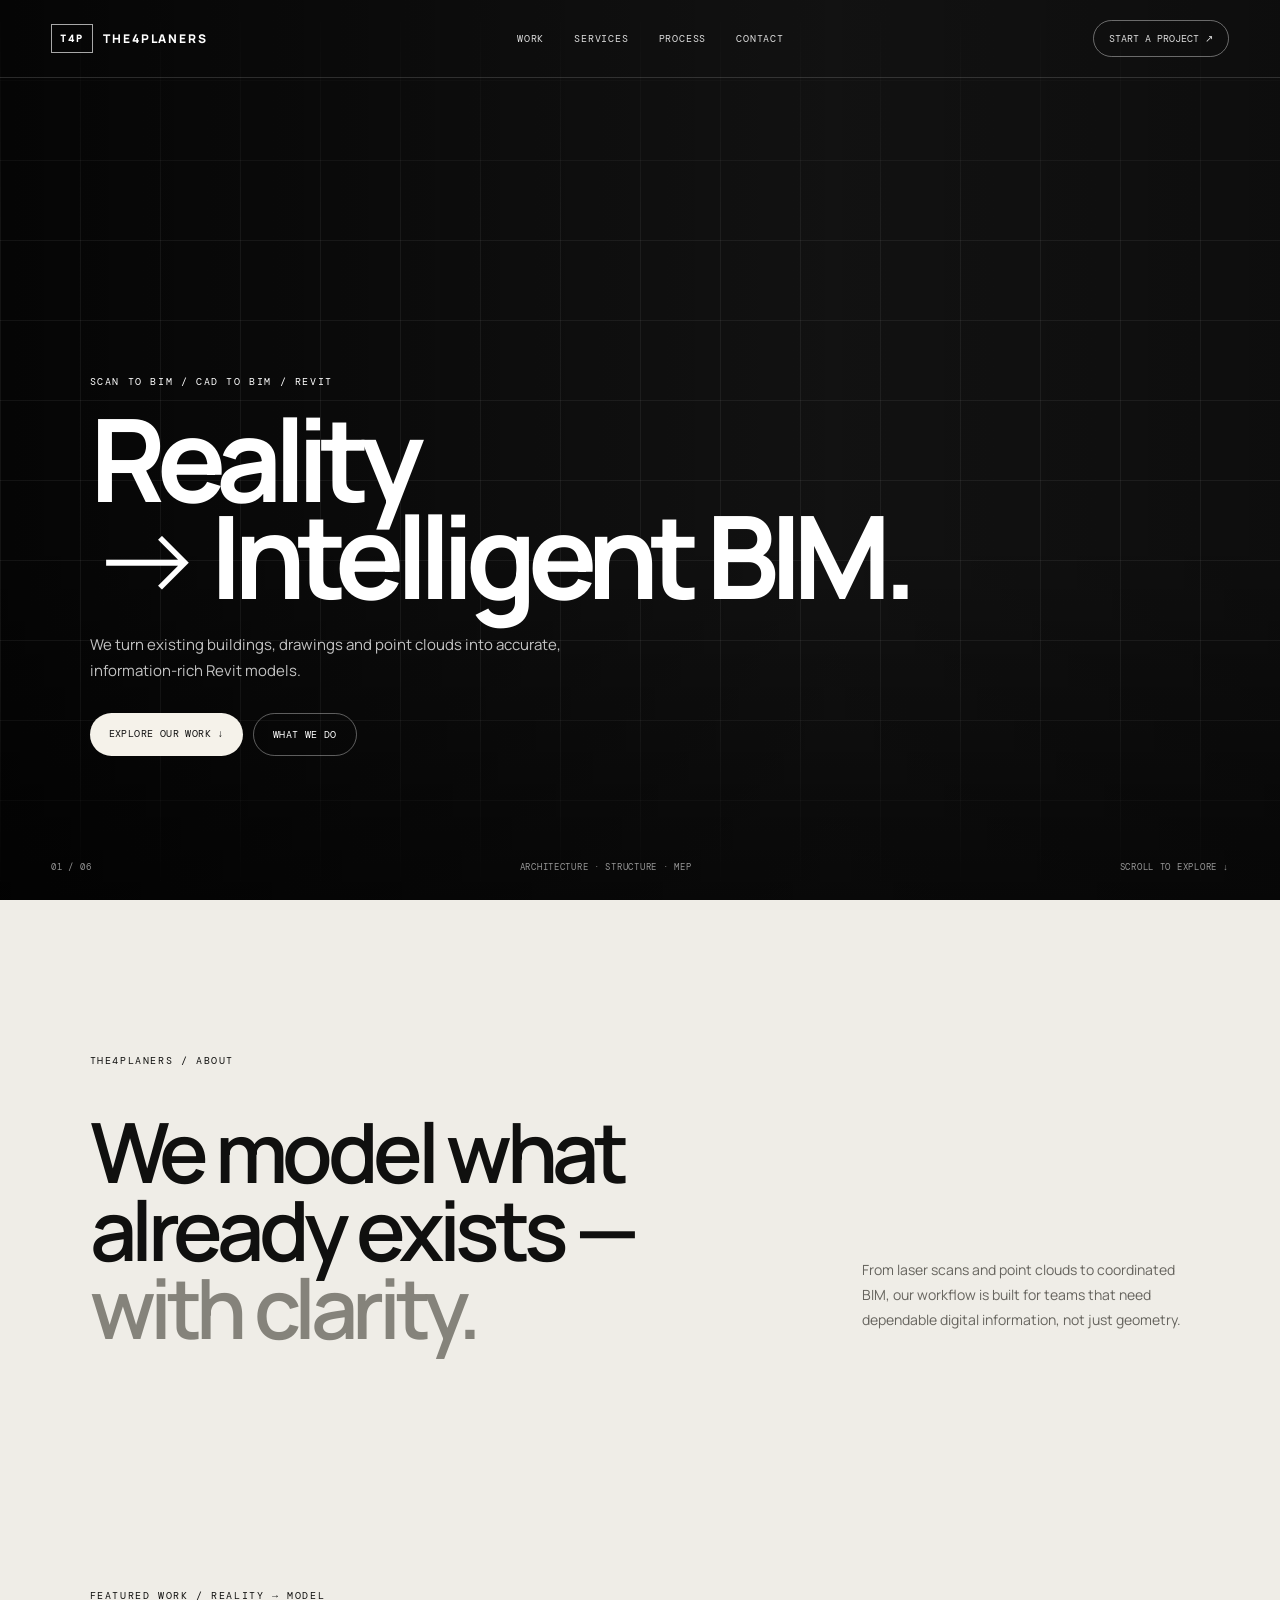
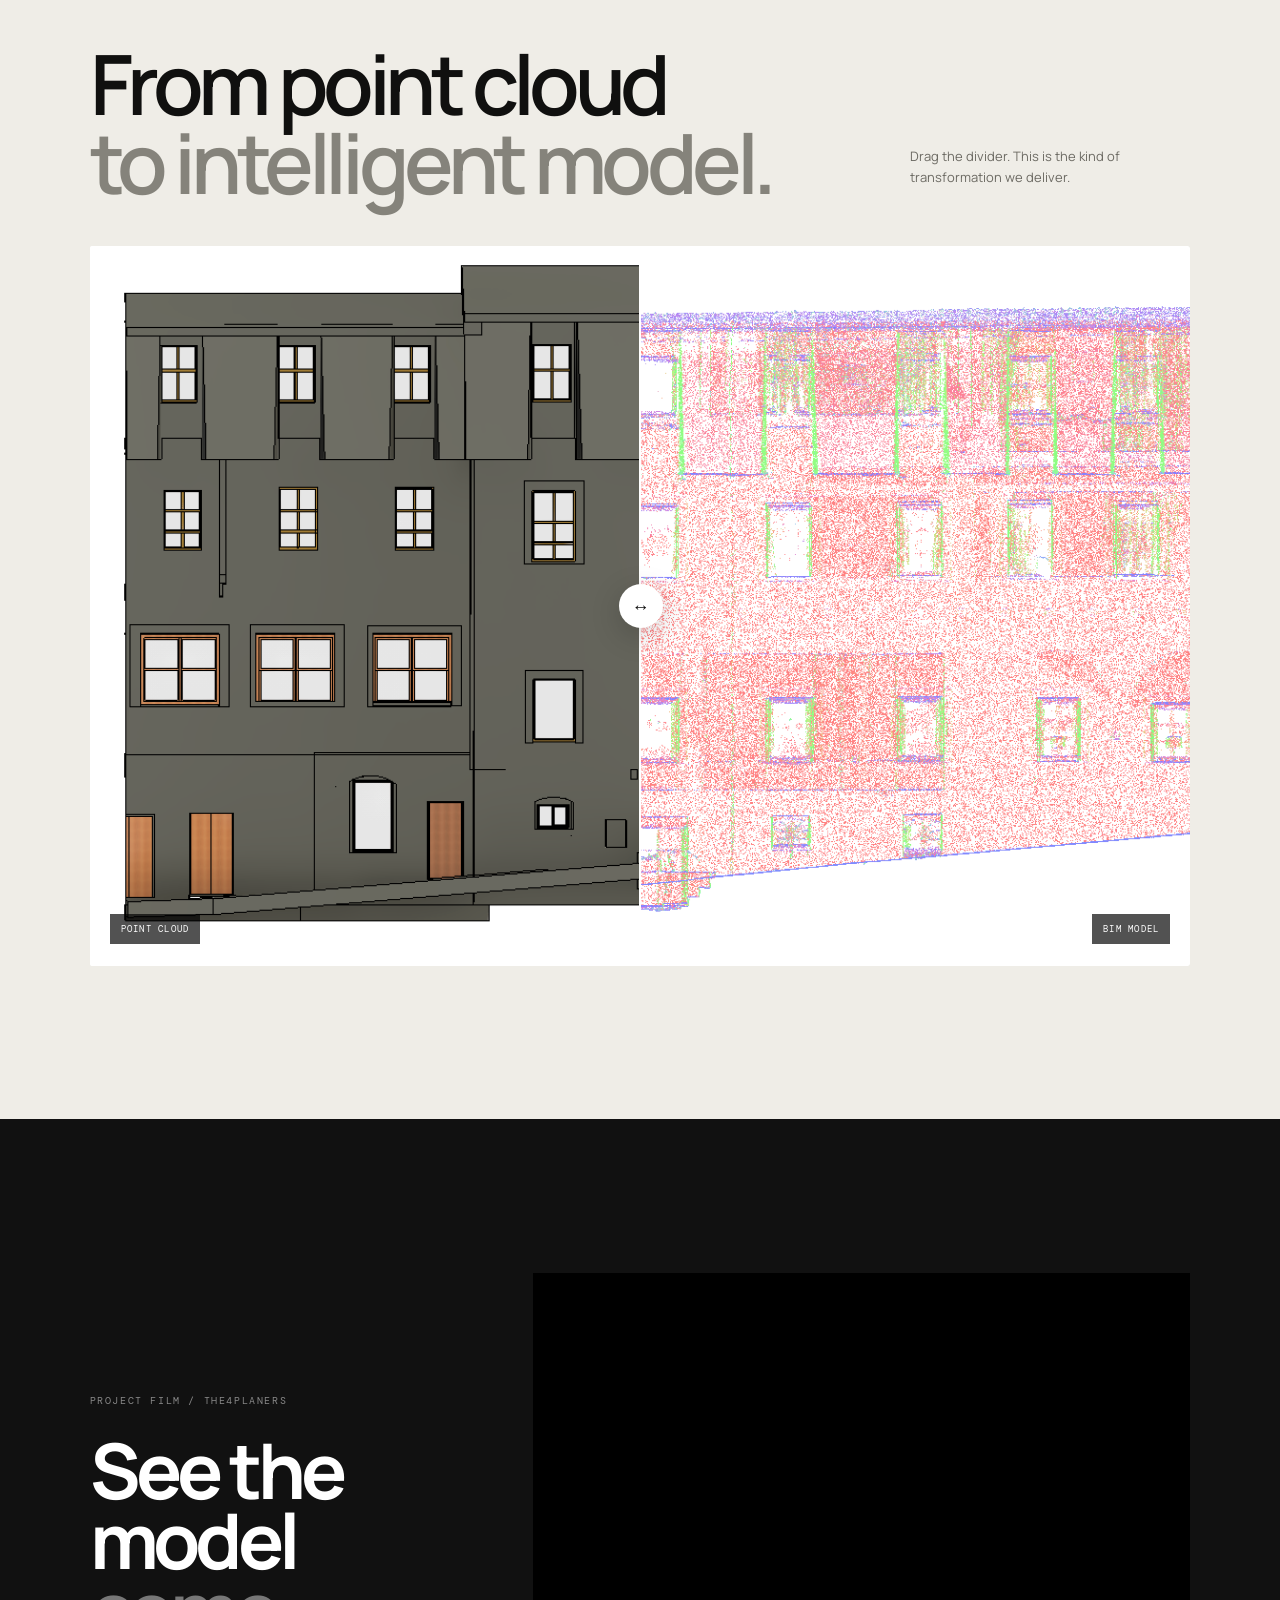
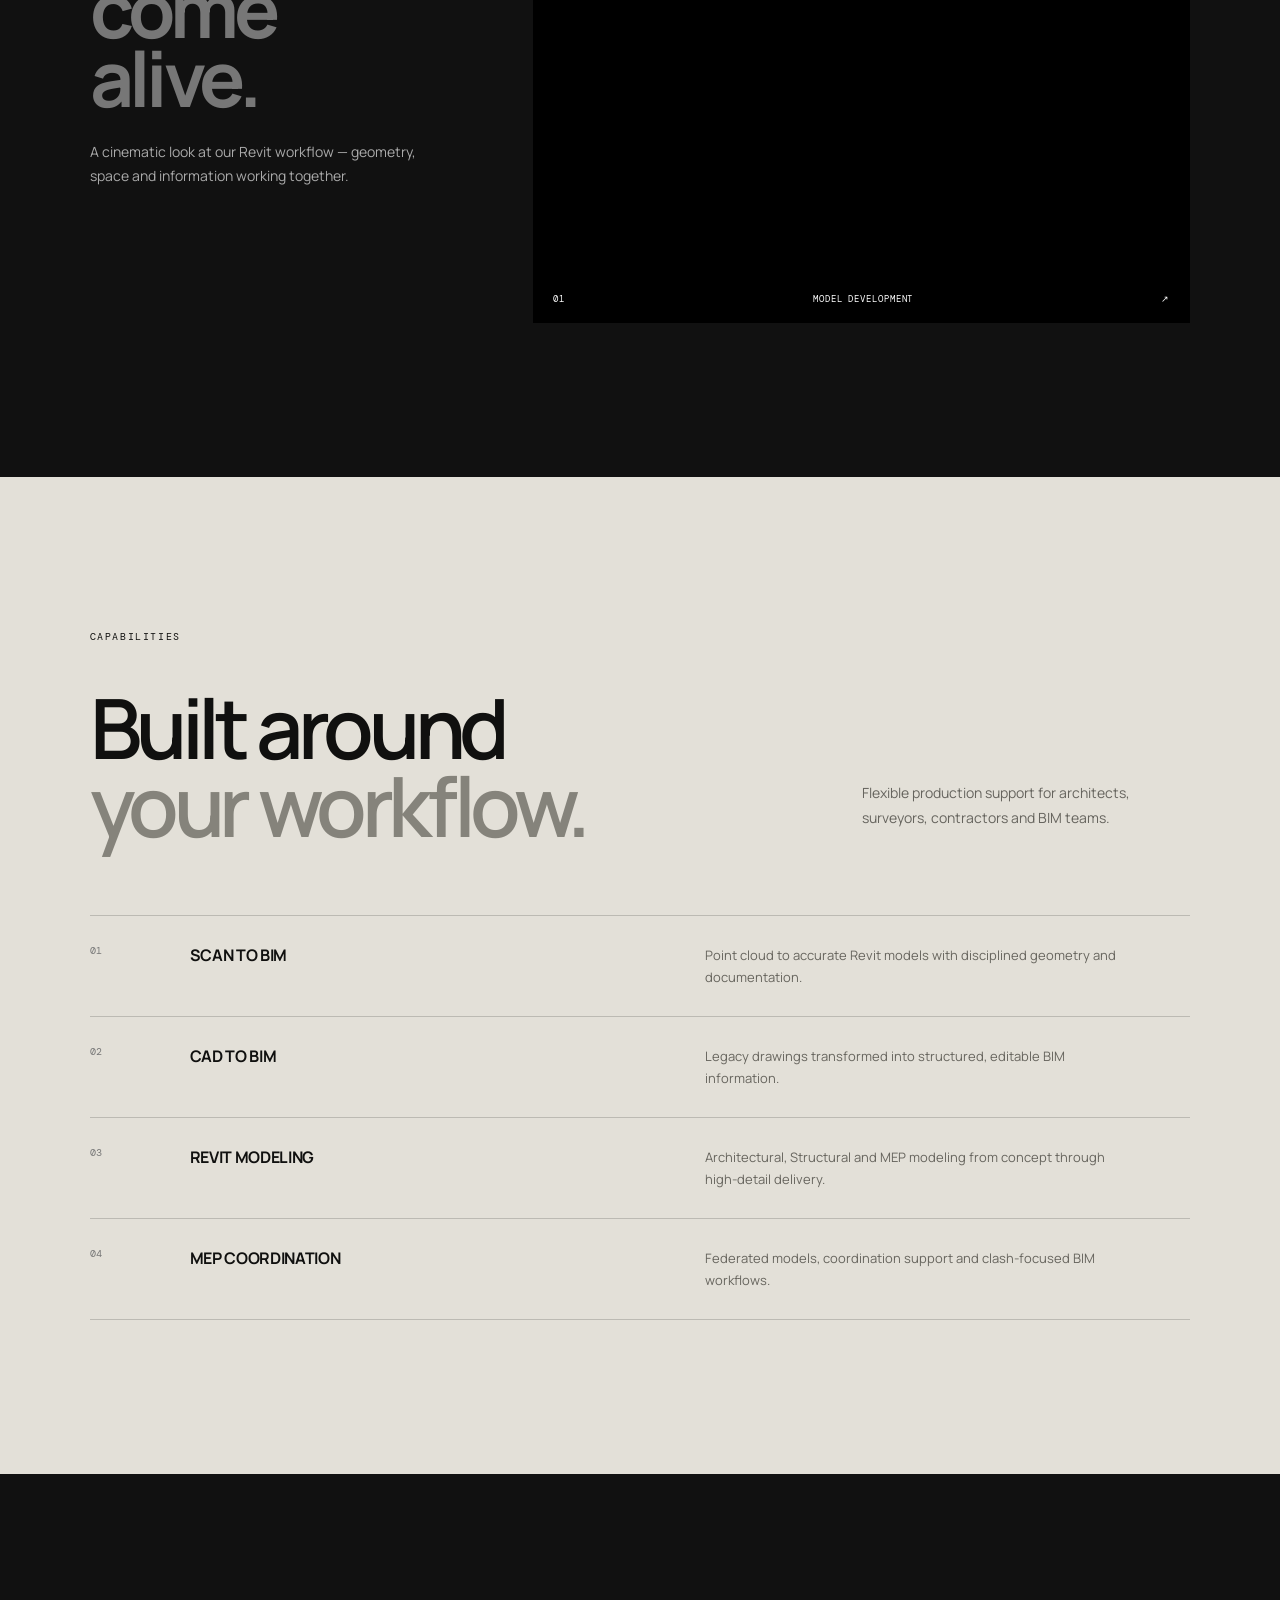
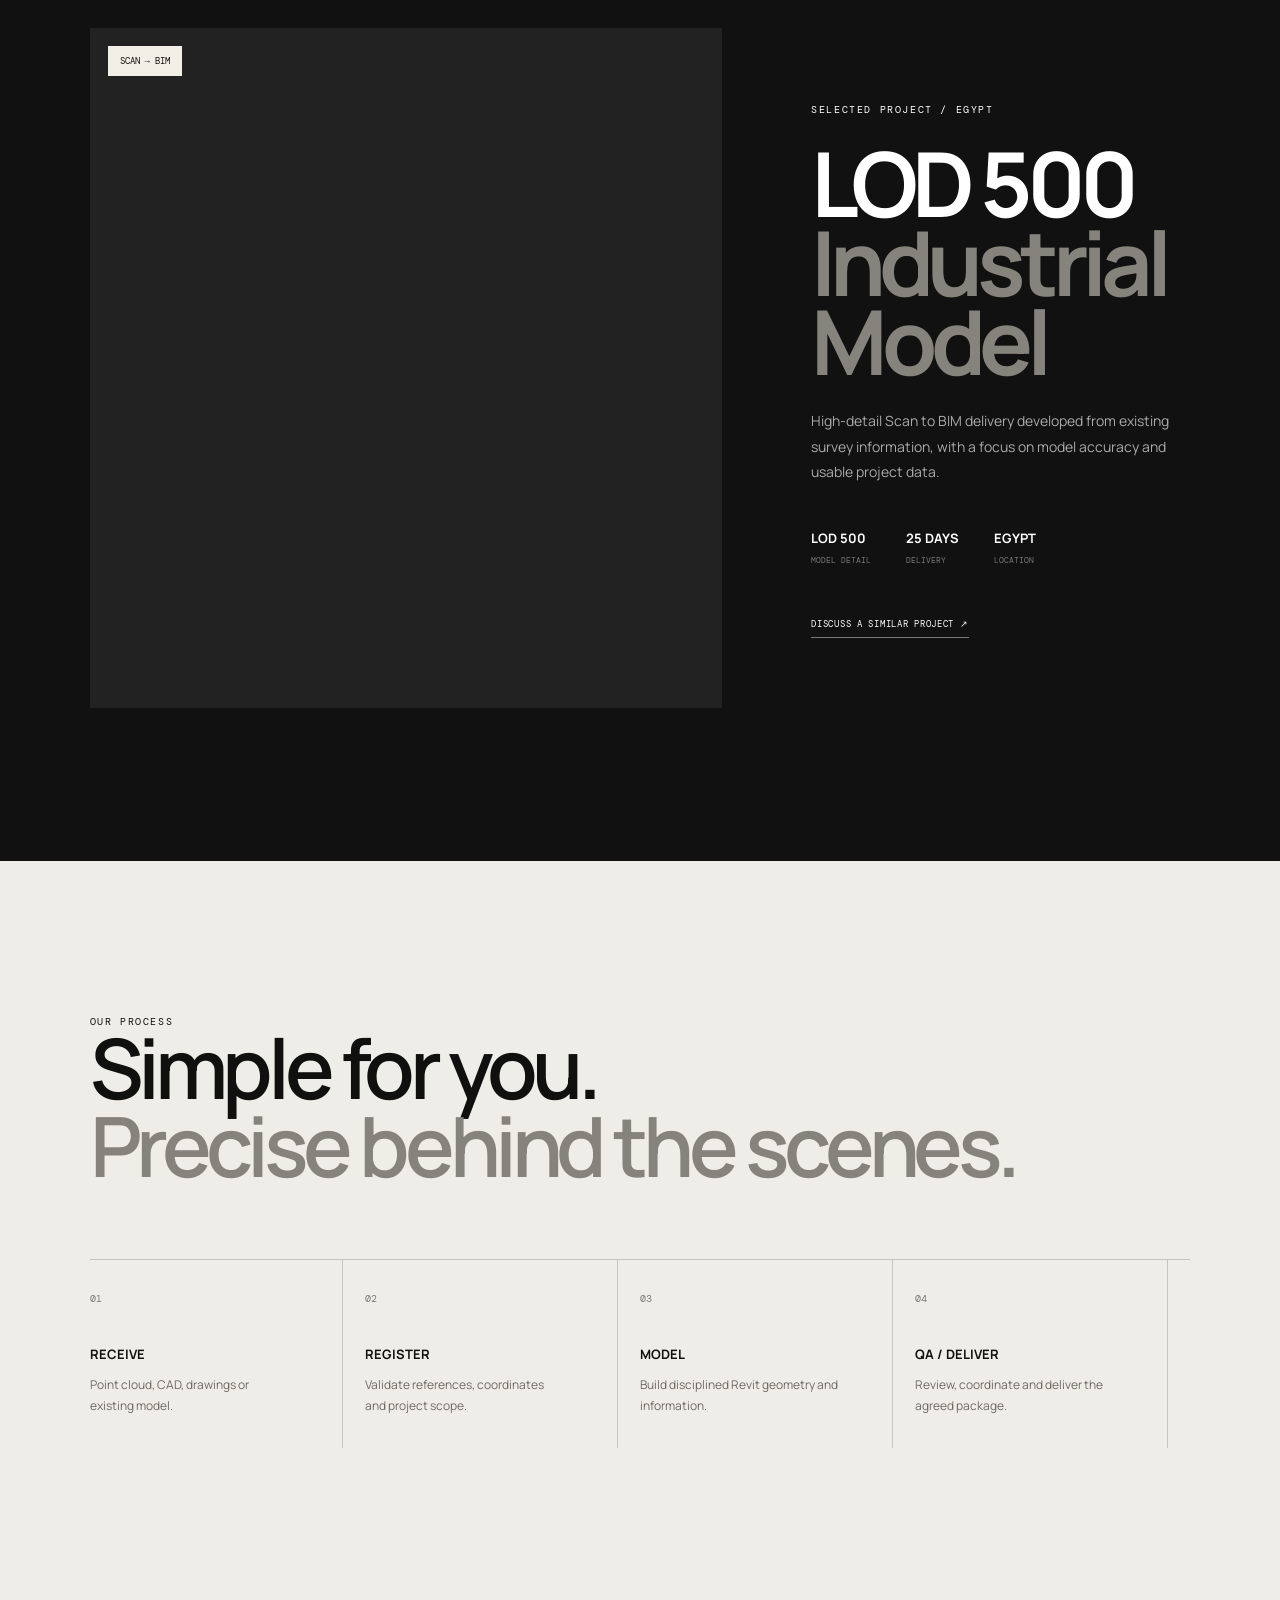
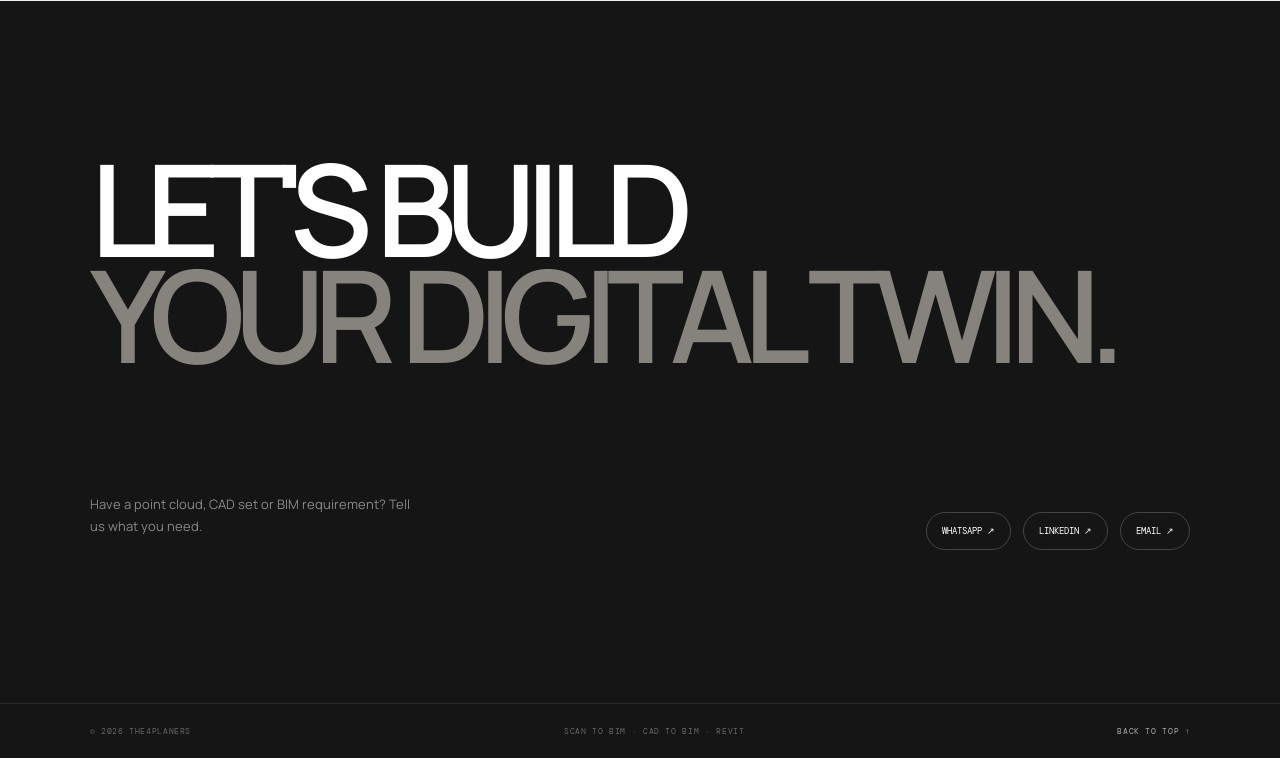
==== commit bc58d015: "total change" ====
--- a/index.html
+++ b/index.html
@@ -1,116 +1,56 @@
 <!doctype html>
 <html lang="en">
 <head>
-  <meta charset="utf-8">
-  <meta name="viewport" content="width=device-width, initial-scale=1">
-  <title>The4Planers — Reality to Intelligent BIM</title>
-  <meta name="description" content="The4Planers — Scan to BIM, CAD to BIM, Revit BIM modeling and MEP coordination.">
-  <link rel="icon" href="assets/favicon.svg" type="image/svg+xml">
-  <link rel="stylesheet" href="style.css">
+<meta charset="utf-8">
+<meta name="viewport" content="width=device-width,initial-scale=1">
+<title>The4Planers — Scan to BIM | CAD to BIM | Revit</title>
+<meta name="description" content="The4Planers transforms reality into intelligent BIM through Scan to BIM, CAD to BIM and Revit modeling.">
+<link rel="icon" href="favicon.svg" type="image/svg+xml">
+<link rel="preconnect" href="https://fonts.googleapis.com">
+<link rel="preconnect" href="https://fonts.gstatic.com" crossorigin>
+<link href="https://fonts.googleapis.com/css2?family=DM+Mono:wght@400;500&family=Manrope:wght@400;500;600;700;800&display=swap" rel="stylesheet">
+<link rel="stylesheet" href="style.css">
 </head>
 <body>
-  <div class="intro" id="intro">
-    <div class="intro-mark">T4P</div>
-    <div class="intro-text">WELCOME TO <strong>THE4PLANERS</strong></div>
+<div class="intro" id="intro"><div class="intro-mark">T4P</div><div class="intro-title">WELCOME TO <span>THE4PLANERS</span></div><div class="intro-line"></div></div>
+<header class="nav">
+  <a class="brand" href="#top"><span class="brand-box">T4P</span><span>THE4PLANERS</span></a>
+  <nav class="navlinks"><a href="#work">WORK</a><a href="#services">SERVICES</a><a href="#process">PROCESS</a><a href="#contact">CONTACT</a></nav>
+  <a class="nav-cta" href="https://wa.me/919522972202" target="_blank" rel="noopener">START A PROJECT <span>↗</span></a>
+</header>
+<main id="top">
+<section class="hero">
+  <video class="hero-video" autoplay muted loop playsinline preload="metadata"><source src="assets/video/hero-bim.mp4" type="video/mp4"></video>
+  <div class="hero-shade"></div><div class="hero-grid"></div>
+  <div class="hero-copy">
+    <div class="eyebrow">SCAN TO BIM / CAD TO BIM / REVIT</div>
+    <h1>Reality<br><em>→</em> Intelligent BIM.</h1>
+    <p>We turn existing buildings, drawings and point clouds into accurate, information-rich Revit models.</p>
+    <div class="hero-actions"><a class="pill light" href="#work">EXPLORE OUR WORK <span>↓</span></a><a class="pill ghost" href="#services">WHAT WE DO</a></div>
   </div>
-
-  <header class="nav">
-    <a class="brand" href="#top"><span>T4P</span><small>THE4PLANERS</small></a>
-    <nav>
-      <a href="#services">Services</a>
-      <a href="#work">Projects</a>
-      <a href="#process">Process</a>
-      <a href="#contact">Contact</a>
-    </nav>
-    <a class="nav-cta" href="#contact">Start a Project ↗</a>
-  </header>
-
-  <main id="top">
-    <section class="hero">
-      <div class="hero-grid">
-        <div class="hero-copy">
-          <p class="eyebrow">SCAN TO BIM · CAD TO BIM · REVIT</p>
-          <h1>Reality<br><em>→</em> Intelligent BIM.</h1>
-          <p class="hero-sub">We transform existing buildings, point clouds and legacy drawings into accurate, coordinated BIM models.</p>
-          <a class="pill" href="#work">Explore our work ↓</a>
-        </div>
-        <div class="hero-side">
-          <div class="hero-number">01</div>
-          <p>PRECISION<br>FROM CAPTURE<br>TO MODEL</p>
-        </div>
-      </div>
-      <div class="hero-line"></div>
-    </section>
-
-    <section class="reveal-section">
-      <div class="section-kicker">01 / FROM REALITY TO BIM</div>
-      <div class="reveal-head">
-        <h2>See the<br><em>transformation.</em></h2>
-        <p>Drag the divider to compare the point cloud with the developed BIM model.</p>
-      </div>
-
-      <div class="compare" id="compare" aria-label="Point cloud and BIM model comparison">
-        <img class="compare-base" src="assets/point-cloud.png" alt="Point cloud facade">
-        <div class="compare-overlay" id="overlay">
-          <img src="assets/bim-model.png" alt="BIM model facade">
-        </div>
-        <div class="compare-label left">POINT CLOUD</div>
-        <div class="compare-label right">BIM MODEL</div>
-        <div class="compare-handle" id="handle" role="slider" aria-label="Comparison divider" aria-valuemin="0" aria-valuemax="100" aria-valuenow="50" tabindex="0">
-          <span>↔</span>
-        </div>
-      </div>
-    </section>
-
-    <section class="services" id="services">
-      <div class="section-kicker">02 / WHAT WE DO</div>
-      <div class="services-grid">
-        <article><span>01</span><h3>Scan to BIM</h3><p>Point-cloud based architectural, structural and MEP modeling.</p></article>
-        <article><span>02</span><h3>CAD to BIM</h3><p>Legacy 2D drawings transformed into structured Revit models.</p></article>
-        <article><span>03</span><h3>Revit BIM</h3><p>LOD 300–500 modeling for design, documentation and coordination.</p></article>
-        <article><span>04</span><h3>MEP Coordination</h3><p>Federated models, coordination support and clash-focused workflows.</p></article>
-      </div>
-    </section>
-
-    <section class="projects" id="work">
-      <div class="section-kicker">03 / SELECTED WORK</div>
-      <div class="project-intro">
-        <h2>Built from<br><em>real data.</em></h2>
-        <p>Each project opens into a focused case study — model, scan, video, scope and delivery details.</p>
-      </div>
-      <a class="project-card" href="#contact">
-        <div class="project-image"><img src="assets/bim-model.png" alt="Egypt industrial BIM model"></div>
-        <div class="project-meta">
-          <div><span>EGYPT / INDUSTRIAL</span><strong>LOD 500</strong></div>
-          <h3>Existing Facility → Intelligent BIM</h3>
-          <p>Scan to BIM · Architectural · Structural · MEP</p>
-          <span class="project-link">View project ↗</span>
-        </div>
-      </a>
-    </section>
-
-    <section class="process" id="process">
-      <div class="section-kicker">04 / OUR PROCESS</div>
-      <div class="process-row">
-        <div><b>01</b><strong>SCAN</strong><p>Reality capture</p></div>
-        <div><b>02</b><strong>REGISTER</strong><p>Point-cloud preparation</p></div>
-        <div><b>03</b><strong>MODEL</strong><p>Revit BIM development</p></div>
-        <div><b>04</b><strong>COORDINATE</strong><p>QA/QC & coordination</p></div>
-        <div><b>05</b><strong>DELIVER</strong><p>Ready-to-use BIM</p></div>
-      </div>
-    </section>
-
-    <section class="contact" id="contact">
-      <div class="section-kicker">05 / LET'S WORK TOGETHER</div>
-      <h2>Have a project<br><em>in mind?</em></h2>
-      <div class="contact-row">
-        <a href="https://wa.me/919522972202" target="_blank" rel="noopener">WhatsApp ↗</a>
-        <a href="https://www.linkedin.com/company/the4planers/" target="_blank" rel="noopener">LinkedIn ↗</a>
-      </div>
-    </section>
-  </main>
-
-  <footer><span>© THE4PLANERS</span><span>REALITY → INTELLIGENT BIM</span></footer>
-  <script src="script.js"></script>
-</body>
-</html>+  <div class="hero-meta"><span>01 / 06</span><span>ARCHITECTURE · STRUCTURE · MEP</span><span>SCROLL TO EXPLORE ↓</span></div>
+</section>
+<section class="statement">
+  <div class="section-kicker">THE4PLANERS / ABOUT</div>
+  <div class="statement-grid"><h2>We model what already exists — <span>with clarity.</span></h2><p>From laser scans and point clouds to coordinated BIM, our workflow is built for teams that need dependable digital information, not just geometry.</p></div>
+</section>
+<section class="comparison" id="work">
+  <div class="section-kicker">FEATURED WORK / REALITY → MODEL</div>
+  <div class="comparison-head"><h2>From point cloud<br><span>to intelligent model.</span></h2><p>Drag the divider. This is the kind of transformation we deliver.</p></div>
+  <div class="compare" id="compare"><img src="assets/images/point-cloud.png" alt="Point cloud survey view"><div class="compare-model"><img src="assets/images/bim-model.png" alt="BIM model view"></div><div class="compare-handle" id="compareHandle"><span>↔</span></div><div class="compare-label left">POINT CLOUD</div><div class="compare-label right">BIM MODEL</div></div>
+</section>
+<section class="film">
+  <div class="film-copy"><div class="section-kicker">PROJECT FILM / THE4PLANERS</div><h2>See the model<br><span>come alive.</span></h2><p>A cinematic look at our Revit workflow — geometry, space and information working together.</p></div>
+  <div class="film-frame"><video autoplay muted loop playsinline preload="metadata"><source src="assets/video/project-film.mp4" type="video/mp4"></video><div class="film-caption"><span>01</span><span>MODEL DEVELOPMENT</span><span>↗</span></div></div>
+</section>
+<section class="services" id="services">
+ <div class="section-kicker">CAPABILITIES</div><div class="services-top"><h2>Built around<br><span>your workflow.</span></h2><p>Flexible production support for architects, surveyors, contractors and BIM teams.</p></div>
+ <div class="service-list"><article><span>01</span><h3>SCAN TO BIM</h3><p>Point cloud to accurate Revit models with disciplined geometry and documentation.</p></article><article><span>02</span><h3>CAD TO BIM</h3><p>Legacy drawings transformed into structured, editable BIM information.</p></article><article><span>03</span><h3>REVIT MODELING</h3><p>Architectural, Structural and MEP modeling from concept through high-detail delivery.</p></article><article><span>04</span><h3>MEP COORDINATION</h3><p>Federated models, coordination support and clash-focused BIM workflows.</p></article></div>
+</section>
+<section class="project" id="process"><div class="project-image"><video autoplay muted loop playsinline preload="metadata"><source src="assets/video/hero-bim.mp4" type="video/mp4"></video><div class="project-tag">SCAN → BIM</div></div><div class="project-info"><div class="section-kicker">SELECTED PROJECT / EGYPT</div><h2>LOD 500<br><span>Industrial Model</span></h2><p>High-detail Scan to BIM delivery developed from existing survey information, with a focus on model accuracy and usable project data.</p><div class="project-stats"><div><b>LOD 500</b><small>MODEL DETAIL</small></div><div><b>25 DAYS</b><small>DELIVERY</small></div><div><b>EGYPT</b><small>LOCATION</small></div></div><a class="text-link" href="#contact">DISCUSS A SIMILAR PROJECT ↗</a></div></section>
+<section class="process"><div class="section-kicker">OUR PROCESS</div><h2>Simple for you.<br><span>Precise behind the scenes.</span></h2><div class="steps"><div><span>01</span><b>RECEIVE</b><p>Point cloud, CAD, drawings or existing model.</p></div><div><span>02</span><b>REGISTER</b><p>Validate references, coordinates and project scope.</p></div><div><span>03</span><b>MODEL</b><p>Build disciplined Revit geometry and information.</p></div><div><span>04</span><b>QA / DELIVER</b><p>Review, coordinate and deliver the agreed package.</p></div></div></section>
+<section class="contact" id="contact"><div class="contact-big">LET'S BUILD<br><span>YOUR DIGITAL TWIN.</span></div><div class="contact-bottom"><p>Have a point cloud, CAD set or BIM requirement? Tell us what you need.</p><div class="contact-links"><a href="https://wa.me/919522972202" target="_blank" rel="noopener">WHATSAPP ↗</a><a href="https://www.linkedin.com/company/the4planers/" target="_blank" rel="noopener">LINKEDIN ↗</a><a href="mailto:info@the4planers.com">EMAIL ↗</a></div></div></section>
+</main>
+<footer><span>© 2026 THE4PLANERS</span><span>SCAN TO BIM · CAD TO BIM · REVIT</span><a href="#top">BACK TO TOP ↑</a></footer>
+<script src="script.js"></script>
+</body></html>
--- a/style.css
+++ b/style.css
@@ -1,3 +1 @@
-@import url('https://fonts.googleapis.com/css2?family=DM+Sans:wght@400;500;600&family=Manrope:wght@400;500;600;700&display=swap');
-:root{--bg:#101110;--fg:#f2f0ea;--muted:#a8aaa4;--line:#2b2e2b;--card:#171917}
-*{box-sizing:border-box}html{scroll-behavior:smooth}body{margin:0;background:var(--bg);color:var(--fg);font-family:"DM Sans",sans-serif}a{color:inherit;text-decoration:none}.nav{height:82px;padding:0 5vw;display:flex;align-items:center;justify-content:space-between;border-bottom:1px solid var(--line);position:sticky;top:0;z-index:20;background:rgba(16,17,16,.84);backdrop-filter:blur(14px)}.brand{display:flex;gap:10px;align-items:center;font-weight:700}.brand span{font-family:Manrope;font-size:20px}.brand small{font-size:9px;letter-spacing:.18em;color:var(--muted)}nav{display:flex;gap:30px;font-size:12px;color:#c9cbc5}nav a:hover,.nav-cta:hover{opacity:.65}.nav-cta{border:1px solid #555952;border-radius:999px;padding:11px 17px;font-size:11px}.hero{min-height:calc(100vh - 82px);padding:9vh 5vw 5vh;display:flex;flex-direction:column;justify-content:center}.hero-grid{display:grid;grid-template-columns:1fr 180px;gap:30px}.eyebrow,.section-kicker{font-size:10px;letter-spacing:.18em;color:var(--muted)}h1,h2,h3{font-family:Manrope;margin:0;font-weight:500}h1{font-size:clamp(62px,9.3vw,150px);line-height:.88;letter-spacing:-.07em;margin:28px 0}.hero h1 em,h2 em{font-style:normal;color:#858981}.hero-sub{max-width:560px;font-size:18px;line-height:1.55;color:#b9bbb5}.pill{display:inline-block;margin-top:30px;padding:13px 19px;border:1px solid #555952;border-radius:999px;font-size:12px}.hero-side{padding-top:7px;border-top:1px solid #555952;color:var(--muted);font-size:10px;line-height:1.6;letter-spacing:.14em}.hero-number{font-size:11px;margin-bottom:50px;color:#ddd}.hero-line{border-top:1px solid var(--line);margin-top:8vh}.reveal-section,.services,.projects,.process,.contact{padding:13vh 5vw}.reveal-head,.project-intro{display:flex;justify-content:space-between;align-items:end;gap:40px;margin:35px 0 50px}.reveal-head h2,.project-intro h2{font-size:clamp(45px,6vw,90px);line-height:.92;letter-spacing:-.06em}.reveal-head p,.project-intro p{max-width:360px;color:var(--muted);line-height:1.6;font-size:14px}.compare{position:relative;overflow:hidden;border-radius:24px;height:min(68vw,720px);background:#ddd;user-select:none;touch-action:none}.compare img{display:block;width:100%;height:100%;object-fit:cover}.compare-base{position:absolute;inset:0}.compare-overlay{position:absolute;inset:0;width:50%;overflow:hidden}.compare-overlay img{width:calc(100% / .5);max-width:none}.compare-label{position:absolute;top:22px;padding:8px 12px;background:rgba(10,11,10,.72);font-size:9px;letter-spacing:.15em;border-radius:999px;z-index:3}.compare-label.left{left:22px}.compare-label.right{right:22px}.compare-handle{position:absolute;top:0;bottom:0;left:50%;width:2px;background:#fff;z-index:4;cursor:ew-resize}.compare-handle span{position:absolute;left:50%;top:50%;transform:translate(-50%,-50%);width:48px;height:48px;border-radius:50%;background:#fff;color:#111;display:grid;place-items:center;font-size:18px;box-shadow:0 5px 30px #0005}.services{border-top:1px solid var(--line)}.services-grid{display:grid;grid-template-columns:repeat(4,1fr);margin-top:55px;border-top:1px solid var(--line)}.services article{padding:30px 22px 40px 0;border-right:1px solid var(--line);min-height:260px}.services article:not(:first-child){padding-left:22px}.services article:last-child{border-right:0}.services span,.process b{font-size:10px;color:var(--muted)}.services h3{font-size:27px;margin:70px 0 15px}.services p,.project-meta p,.process p{color:var(--muted);font-size:13px;line-height:1.55}.projects{border-top:1px solid var(--line)}.project-card{display:grid;grid-template-columns:1.35fr .65fr;background:var(--card);border:1px solid var(--line);border-radius:24px;overflow:hidden;transition:transform .5s ease}.project-card:hover{transform:translateY(-5px)}.project-image{height:560px;overflow:hidden}.project-image img{width:100%;height:100%;object-fit:cover}.project-meta{padding:42px;display:flex;flex-direction:column}.project-meta>div{display:flex;justify-content:space-between;font-size:9px;letter-spacing:.13em;color:var(--muted)}.project-meta h3{font-size:42px;line-height:1;margin:auto 0 18px;letter-spacing:-.04em}.project-link{margin-top:35px;font-size:11px}.process{border-top:1px solid var(--line)}.process-row{display:grid;grid-template-columns:repeat(5,1fr);margin-top:65px;border-top:1px solid var(--line)}.process-row div{padding:25px 15px 20px 0;border-right:1px solid var(--line);min-height:170px}.process-row div:not(:first-child){padding-left:18px}.process-row div:last-child{border:0}.process strong{display:block;font-family:Manrope;font-size:18px;margin-top:42px}.contact{border-top:1px solid var(--line);min-height:70vh;display:flex;flex-direction:column;justify-content:center}.contact h2{font-size:clamp(65px,11vw,170px);line-height:.86;letter-spacing:-.075em;margin:45px 0 65px}.contact-row{display:flex;gap:15px}.contact-row a{padding:14px 21px;border:1px solid #555952;border-radius:999px;font-size:11px}footer{padding:25px 5vw;border-top:1px solid var(--line);display:flex;justify-content:space-between;font-size:9px;letter-spacing:.12em;color:var(--muted)}.intro{position:fixed;inset:0;background:#101110;z-index:100;display:grid;place-items:center;animation:introOut 1s 1.9s forwards}.intro-mark{font-family:Manrope;font-size:80px;font-weight:700;letter-spacing:-.08em;position:absolute;top:50%;left:50%;transform:translate(-50%,-50%);animation:markUp 1.1s 1s forwards}.intro-text{font-size:11px;letter-spacing:.18em;opacity:0;animation:textIn .8s .3s forwards}.intro-text strong{font-weight:600}@keyframes textIn{to{opacity:1}}@keyframes markUp{to{transform:translate(-50%,-125px);font-size:24px;opacity:.35}}@keyframes introOut{to{opacity:0;visibility:hidden;pointer-events:none}}@media(max-width:800px){nav{display:none}.nav{height:70px}.hero-grid{grid-template-columns:1fr}.hero-side{display:none}.hero{min-height:80vh}.reveal-section,.services,.projects,.process,.contact{padding:90px 5vw}.reveal-head,.project-intro{display:block}.reveal-head p,.project-intro p{margin-top:25px}.compare{height:72vw;border-radius:16px}.services-grid{grid-template-columns:1fr 1fr}.services article{border-bottom:1px solid var(--line)}.services h3{margin-top:45px}.project-card{grid-template-columns:1fr}.project-image{height:60vw}.project-meta{min-height:360px}.process-row{grid-template-columns:1fr}.process-row div{border-right:0;border-bottom:1px solid var(--line);min-height:120px}.process strong{margin-top:18px}.contact-row{flex-wrap:wrap}}
+:root{--ink:#10100f;--paper:#efede7;--muted:#8d8b84;--line:rgba(16,16,15,.18);--white:#f7f5ef}*{box-sizing:border-box}html{scroll-behavior:smooth}body{margin:0;background:var(--paper);color:var(--ink);font-family:Manrope,Arial,sans-serif}a{color:inherit;text-decoration:none}button{font:inherit}.intro{position:fixed;inset:0;background:#111;z-index:100;display:grid;place-items:center;align-content:center;color:#f3f0e9;transition:opacity .8s,visibility .8s}.intro.hide{opacity:0;visibility:hidden}.intro-mark{font-family:"DM Mono",monospace;font-size:12px;letter-spacing:.3em;margin-bottom:26px}.intro-title{font-size:clamp(24px,4vw,58px);font-weight:600;letter-spacing:-.05em}.intro-title span{font-weight:800}.intro-line{width:0;height:1px;background:#fff;margin-top:25px;animation:line 1.1s .2s forwards}@keyframes line{to{width:180px}}.nav{position:fixed;top:0;left:0;right:0;height:78px;padding:0 4vw;display:flex;align-items:center;justify-content:space-between;z-index:20;color:#fff;border-bottom:1px solid rgba(255,255,255,.15);mix-blend-mode:normal}.brand{display:flex;gap:10px;align-items:center;font-size:12px;letter-spacing:.16em;font-weight:800}.brand-box{border:1px solid rgba(255,255,255,.65);padding:7px 8px;font-family:"DM Mono",monospace;font-size:10px}.navlinks{display:flex;gap:30px;font-family:"DM Mono",monospace;font-size:10px;letter-spacing:.08em}.navlinks a,.nav-cta{opacity:.86;transition:.2s}.navlinks a:hover,.nav-cta:hover{opacity:1}.nav-cta{font-family:"DM Mono",monospace;font-size:10px;border:1px solid rgba(255,255,255,.45);padding:11px 15px;border-radius:100px}.hero{height:100svh;min-height:680px;position:relative;overflow:hidden;background:#161616;color:#fff}.hero-video{position:absolute;inset:0;width:100%;height:100%;object-fit:cover;object-position:center;filter:saturate(.7)}.hero-shade{position:absolute;inset:0;background:linear-gradient(90deg,rgba(0,0,0,.78),rgba(0,0,0,.2) 65%,rgba(0,0,0,.4)),linear-gradient(0deg,rgba(0,0,0,.5),transparent 40%)}.hero-grid{position:absolute;inset:0;background-image:linear-gradient(rgba(255,255,255,.06) 1px,transparent 1px),linear-gradient(90deg,rgba(255,255,255,.06) 1px,transparent 1px);background-size:80px 80px;mask-image:linear-gradient(to bottom,transparent,black 25%,black 75%,transparent)}.hero-copy{position:absolute;left:7vw;bottom:16vh;max-width:850px}.eyebrow,.section-kicker{font-family:"DM Mono",monospace;font-size:10px;letter-spacing:.16em}.hero-copy h1{font-size:clamp(56px,9vw,142px);line-height:.84;letter-spacing:-.075em;margin:22px 0 28px;font-weight:700}.hero-copy h1 em{font-style:normal;font-weight:300}.hero-copy p{max-width:510px;color:rgba(255,255,255,.76);font-size:15px;line-height:1.7}.hero-actions{display:flex;gap:10px;margin-top:30px}.pill{border-radius:100px;padding:14px 19px;font-family:"DM Mono",monospace;font-size:10px;letter-spacing:.04em}.pill.light{background:#f5f2ea;color:#111}.pill.ghost{border:1px solid rgba(255,255,255,.35);color:#fff}.hero-meta{position:absolute;left:4vw;right:4vw;bottom:27px;display:flex;justify-content:space-between;font-family:"DM Mono",monospace;font-size:9px;letter-spacing:.08em;color:rgba(255,255,255,.58)}section{padding:12vw 7vw}.statement{background:var(--paper);min-height:65vh;display:flex;flex-direction:column;justify-content:center}.statement-grid,.services-top{display:grid;grid-template-columns:1.35fr .65fr;gap:7vw;align-items:end;margin-top:45px}.statement h2,.comparison h2,.services h2,.process h2{font-size:clamp(42px,6.5vw,94px);line-height:.94;letter-spacing:-.065em;margin:0;font-weight:600}.statement h2 span,.comparison h2 span,.services h2 span,.process h2 span,.project h2 span,.contact-big span{color:#85837b}.statement p,.services-top p{max-width:390px;font-size:14px;line-height:1.8;color:#66645e}.comparison{padding-top:7vw}.comparison-head{display:flex;justify-content:space-between;align-items:end;margin:42px 0 45px}.comparison-head p{max-width:280px;color:#6c6a63;font-size:13px;line-height:1.6}.compare{position:relative;width:100%;height:min(72vw,720px);overflow:hidden;background:#d8d7d0;cursor:ew-resize;border-radius:2px}.compare>img,.compare-model img{position:absolute;width:100%;height:100%;object-fit:cover;object-position:center}.compare-model{position:absolute;inset:0;width:50%;overflow:hidden;border-right:1px solid #fff}.compare-model img{width:100vw;max-width:none}.compare-handle{position:absolute;top:0;bottom:0;left:50%;width:1px;background:#fff;z-index:4}.compare-handle span{position:absolute;left:50%;top:50%;transform:translate(-50%,-50%);width:44px;height:44px;border-radius:50%;background:#fff;color:#111;display:grid;place-items:center;font-size:18px;box-shadow:0 8px 30px rgba(0,0,0,.18)}.compare-label{position:absolute;bottom:22px;z-index:5;font-family:"DM Mono",monospace;font-size:9px;letter-spacing:.14em;background:rgba(0,0,0,.68);color:#fff;padding:9px 11px}.compare-label.left{left:20px}.compare-label.right{right:20px}.film{background:#111;color:#fff;display:grid;grid-template-columns:.7fr 1.3fr;gap:7vw;align-items:center}.film .section-kicker{color:#888}.film h2{font-size:clamp(44px,6vw,90px);line-height:.9;letter-spacing:-.06em;margin:28px 0}.film h2 span{color:#777}.film p{color:#aaa;line-height:1.7;max-width:390px;font-size:14px}.film-frame{position:relative;height:min(56vw,650px);overflow:hidden;background:#000}.film-frame video{width:100%;height:100%;object-fit:cover;object-position:center;transform:scale(1.22)}.film-caption{position:absolute;bottom:0;left:0;right:0;padding:18px 20px;display:flex;justify-content:space-between;background:linear-gradient(transparent,rgba(0,0,0,.75));font-family:"DM Mono",monospace;font-size:9px;letter-spacing:.1em}.services{background:#e3e0d8}.service-list{margin-top:70px;border-top:1px solid var(--line)}.service-list article{display:grid;grid-template-columns:70px 1fr 1fr;gap:30px;padding:28px 0;border-bottom:1px solid var(--line);align-items:start}.service-list span,.steps span{font-family:"DM Mono",monospace;font-size:10px;color:#777}.service-list h3{margin:0;font-size:16px;letter-spacing:-.02em}.service-list p{margin:0;max-width:430px;font-size:13px;line-height:1.7;color:#67655e}.project{background:#111;color:#fff;display:grid;grid-template-columns:1.25fr .75fr;gap:7vw;align-items:center}.project-image{position:relative;height:min(55vw,680px);overflow:hidden;background:#222}.project-image video{width:100%;height:100%;object-fit:cover}.project-tag{position:absolute;top:18px;left:18px;background:#f2efe7;color:#111;padding:9px 12px;font-family:"DM Mono",monospace;font-size:9px}.project h2{font-size:clamp(52px,7vw,100px);line-height:.88;letter-spacing:-.07em;margin:28px 0}.project-info p{color:#aaa;line-height:1.8;font-size:14px;max-width:430px}.project-stats{display:flex;gap:35px;margin:45px 0}.project-stats div{display:flex;flex-direction:column;gap:8px}.project-stats b{font-size:13px}.project-stats small{font-family:"DM Mono",monospace;color:#777;font-size:8px}.text-link{font-family:"DM Mono",monospace;font-size:9px;letter-spacing:.08em;border-bottom:1px solid #777;padding-bottom:7px}.process{background:var(--paper)}.steps{display:grid;grid-template-columns:repeat(4,1fr);margin-top:75px;border-top:1px solid var(--line)}.steps>div{padding:25px 22px 20px 0;border-right:1px solid var(--line);margin-right:22px}.steps b{display:block;margin-top:38px;font-size:13px}.steps p{font-size:12px;line-height:1.7;color:#6c6a63;max-width:200px}.contact{background:#151515;color:#fff;min-height:78vh;display:flex;flex-direction:column;justify-content:space-between}.contact-big{font-size:clamp(60px,10vw,160px);line-height:.83;letter-spacing:-.085em;font-weight:600}.contact-bottom{display:flex;justify-content:space-between;gap:30px;align-items:end}.contact-bottom p{color:#888;max-width:320px;font-size:13px;line-height:1.7}.contact-links{display:flex;gap:12px;flex-wrap:wrap}.contact-links a{border:1px solid #444;border-radius:100px;padding:12px 15px;font-family:"DM Mono",monospace;font-size:9px}.contact-links a:hover{background:#fff;color:#111}footer{background:#151515;color:#666;border-top:1px solid #292929;padding:22px 7vw;display:flex;justify-content:space-between;font-family:"DM Mono",monospace;font-size:8px;letter-spacing:.08em}footer a{color:#aaa}@media(max-width:850px){.nav{height:66px}.navlinks{display:none}.nav-cta{padding:9px 11px}.hero{min-height:650px}.hero-copy{left:6vw;right:6vw;bottom:14vh}.hero-copy h1{font-size:clamp(52px,16vw,100px)}.hero-copy p{font-size:13px}.hero-meta span:nth-child(2){display:none}section{padding:18vw 6vw}.statement-grid,.services-top,.film,.project{grid-template-columns:1fr;gap:45px}.statement{min-height:auto}.comparison-head{display:block}.comparison-head p{margin-top:25px}.compare{height:90vw}.film-frame{height:70vw}.service-list article{grid-template-columns:35px 1fr;gap:15px}.service-list p{grid-column:2}.steps{grid-template-columns:1fr 1fr}.steps>div:nth-child(2){border-right:0}.project-image{height:80vw}.project-stats{gap:20px}.contact{min-height:70vh}.contact-bottom{display:block}.contact-links{margin-top:30px}footer{flex-direction:column;gap:12px}}@media(prefers-reduced-motion:reduce){html{scroll-behavior:auto}.intro-line{animation:none;width:180px}.intro{transition:none}}
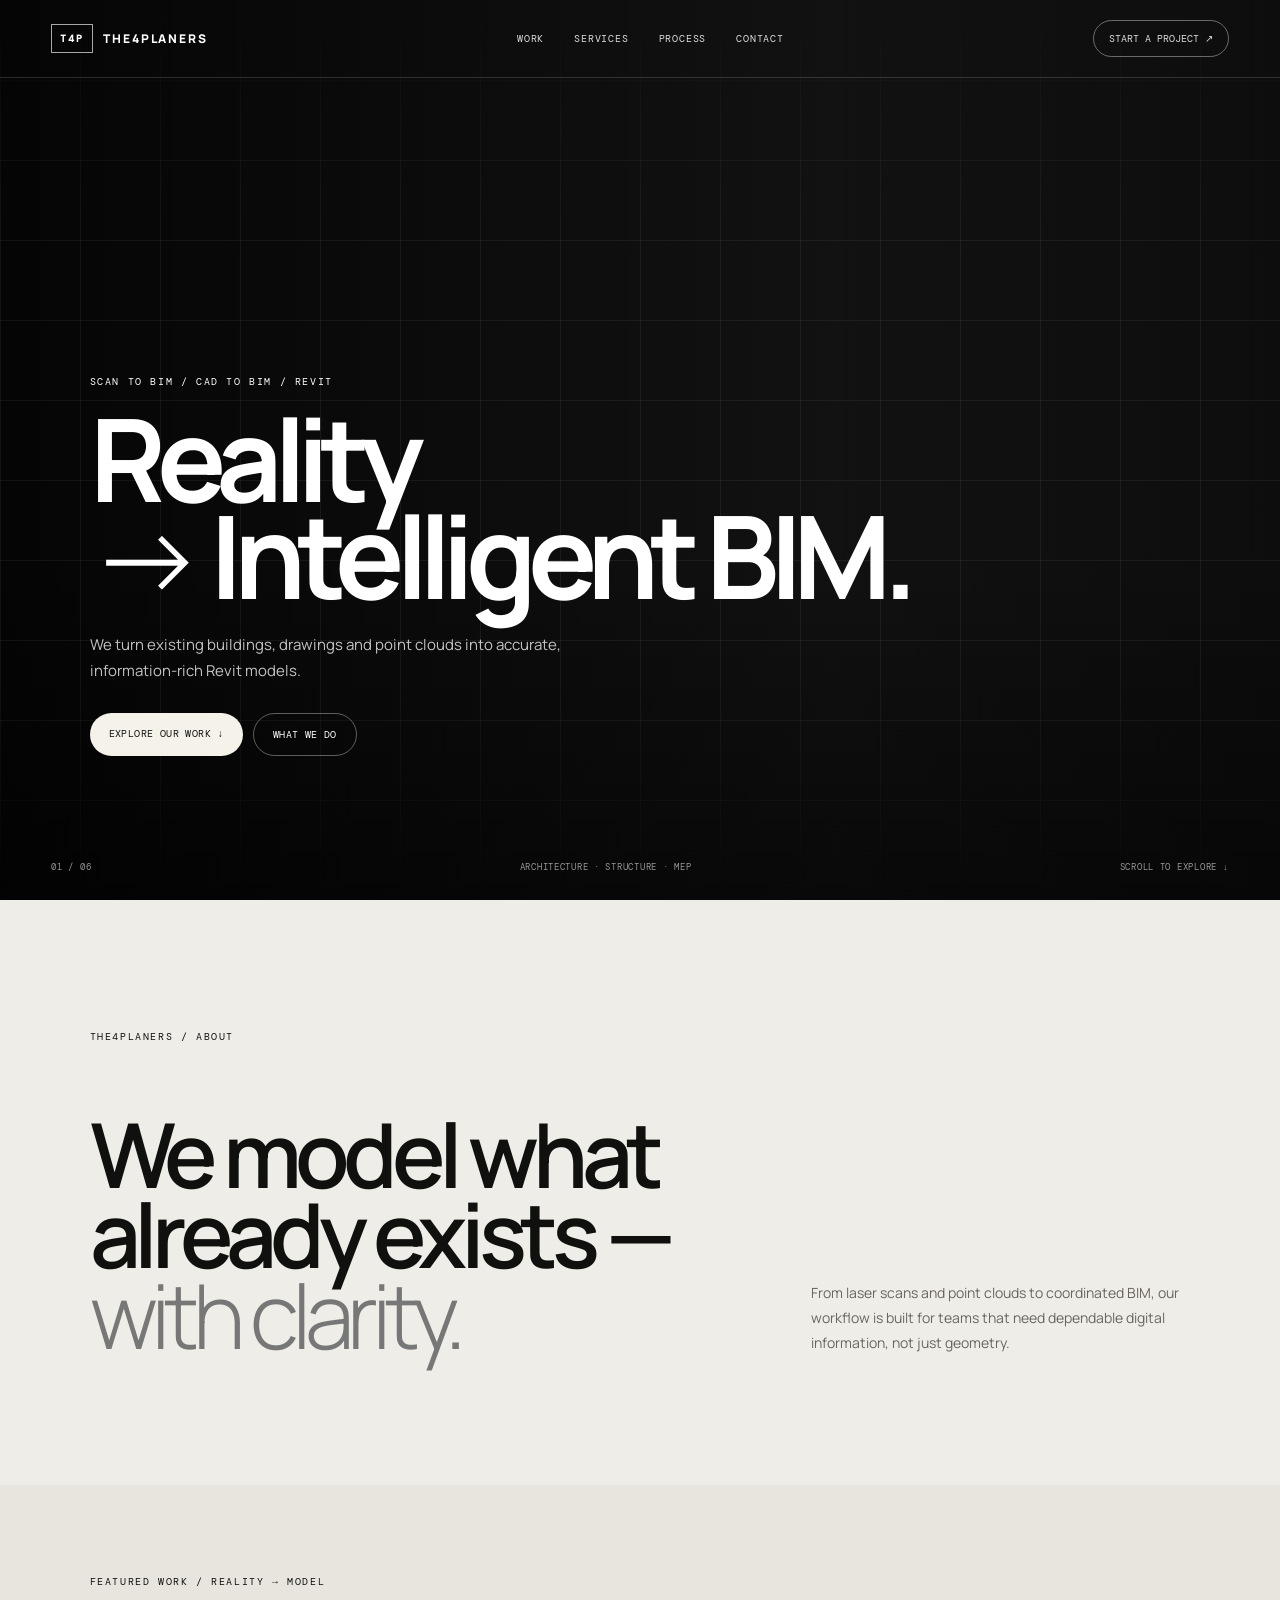
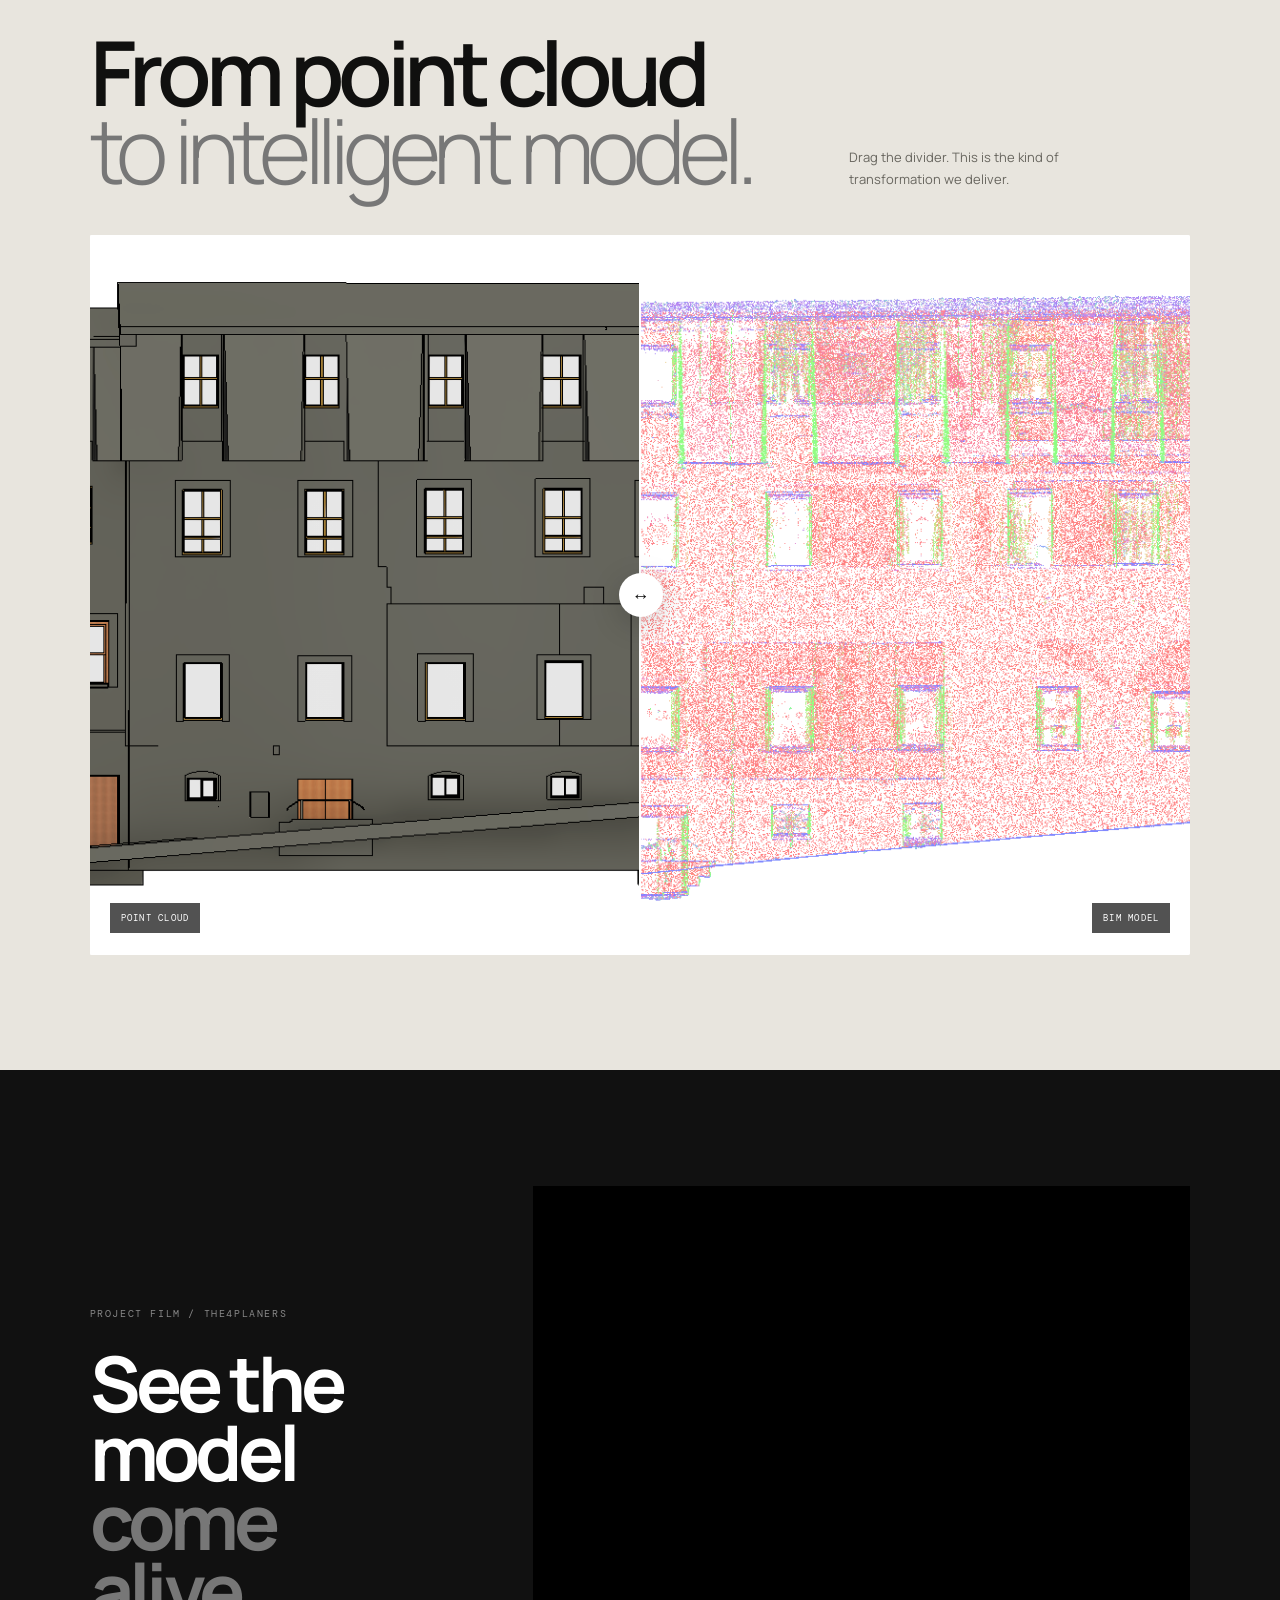
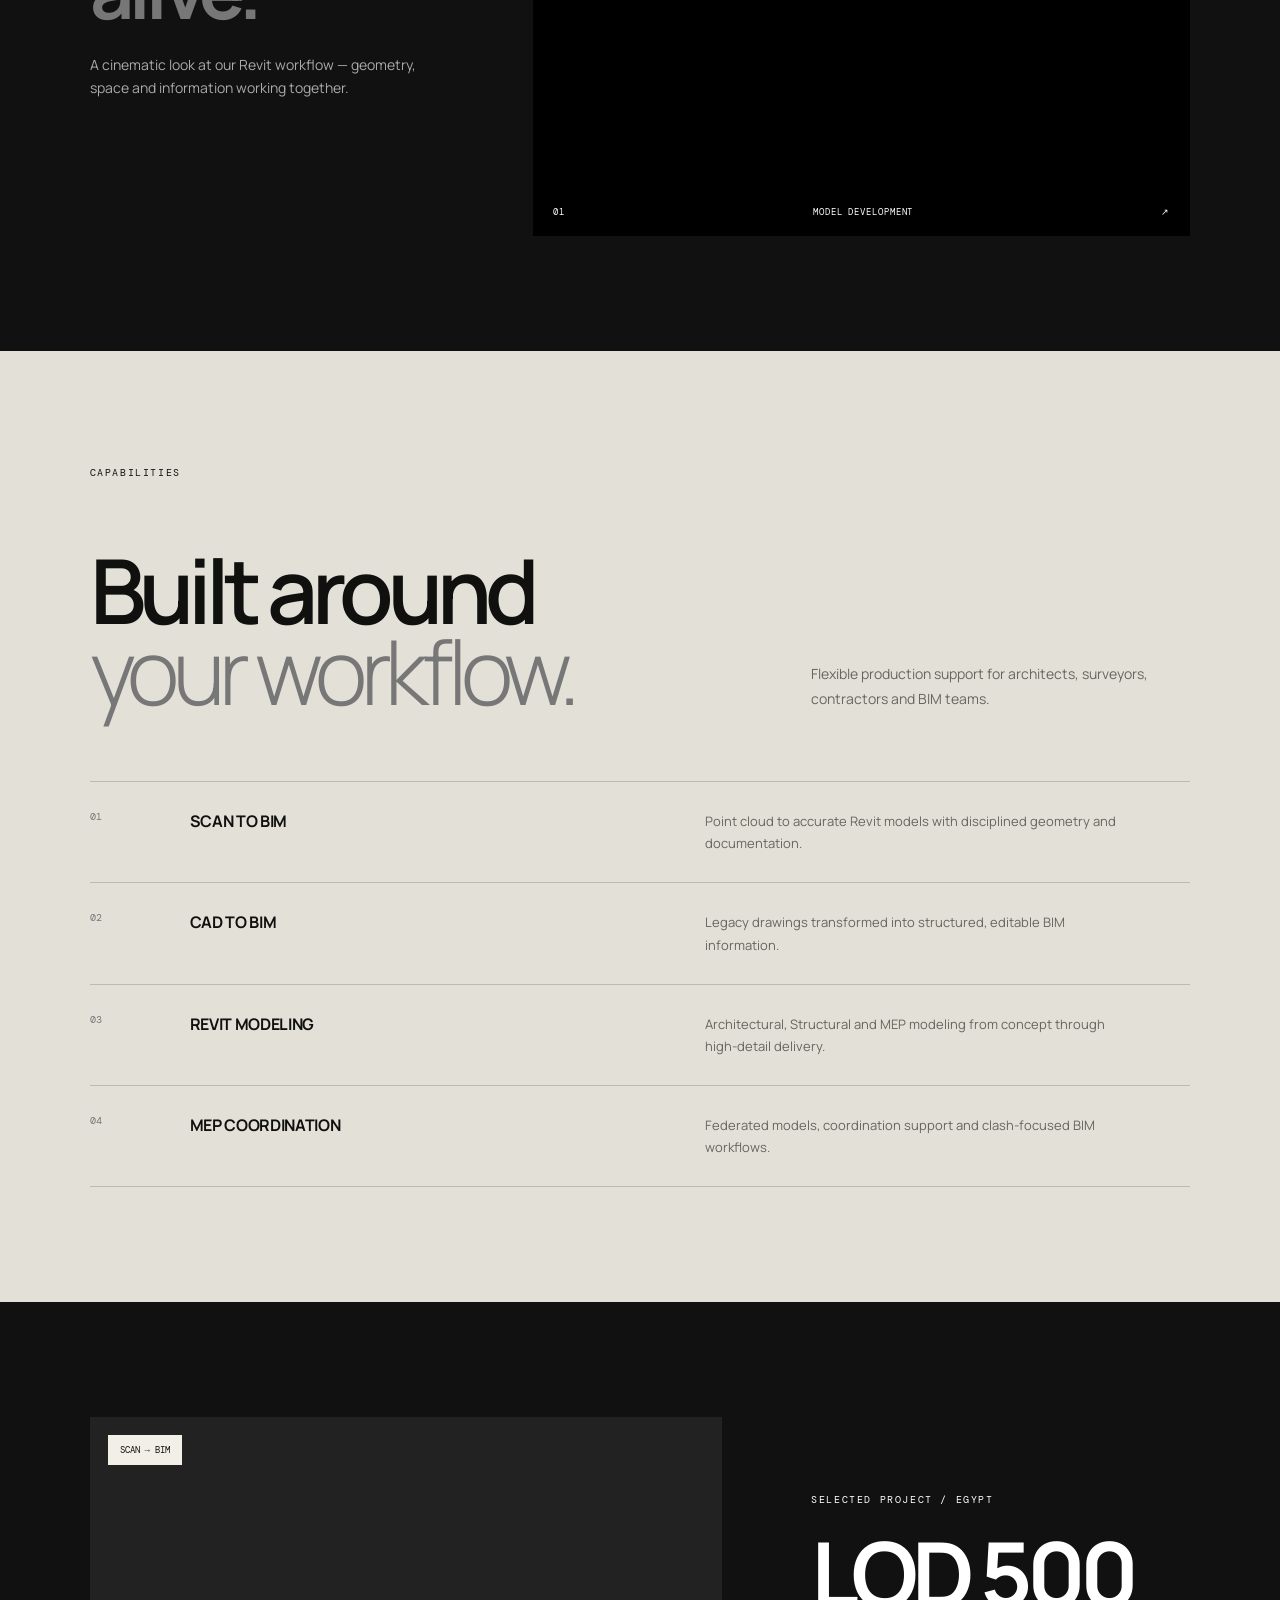
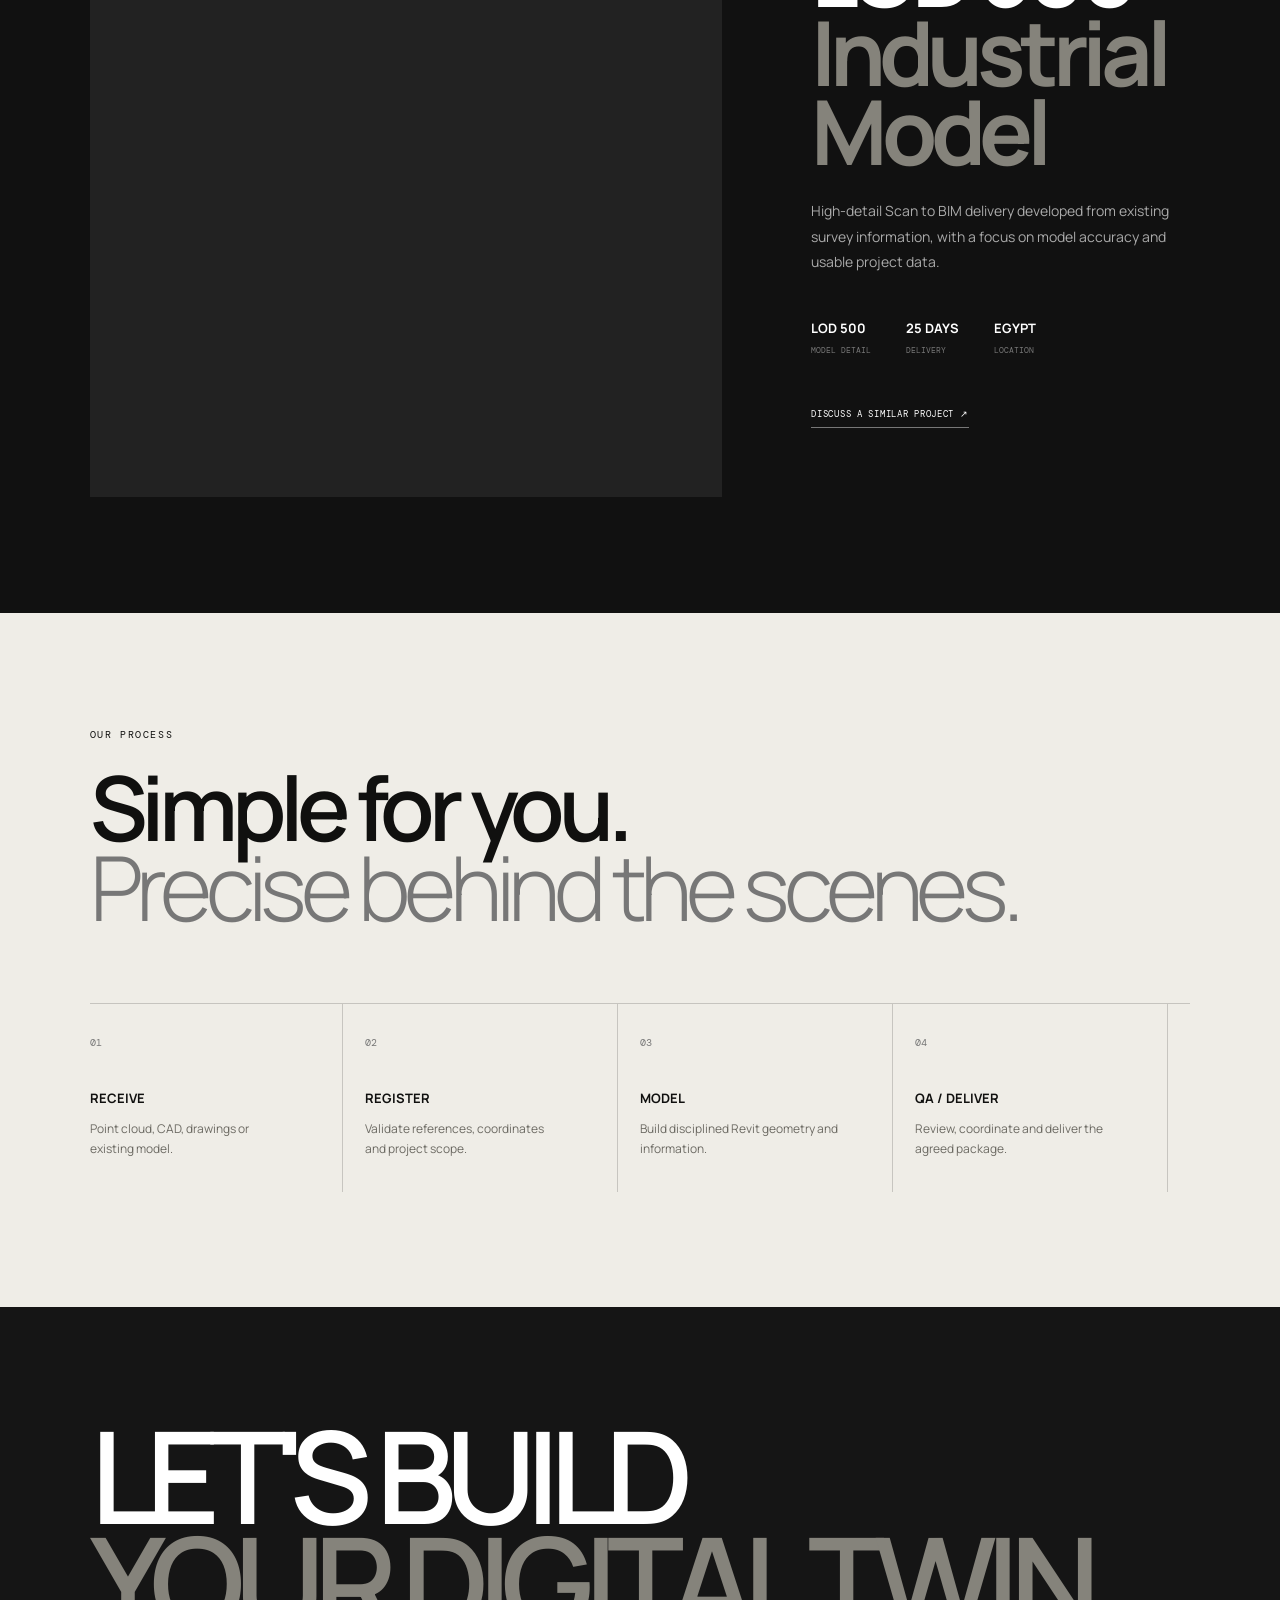
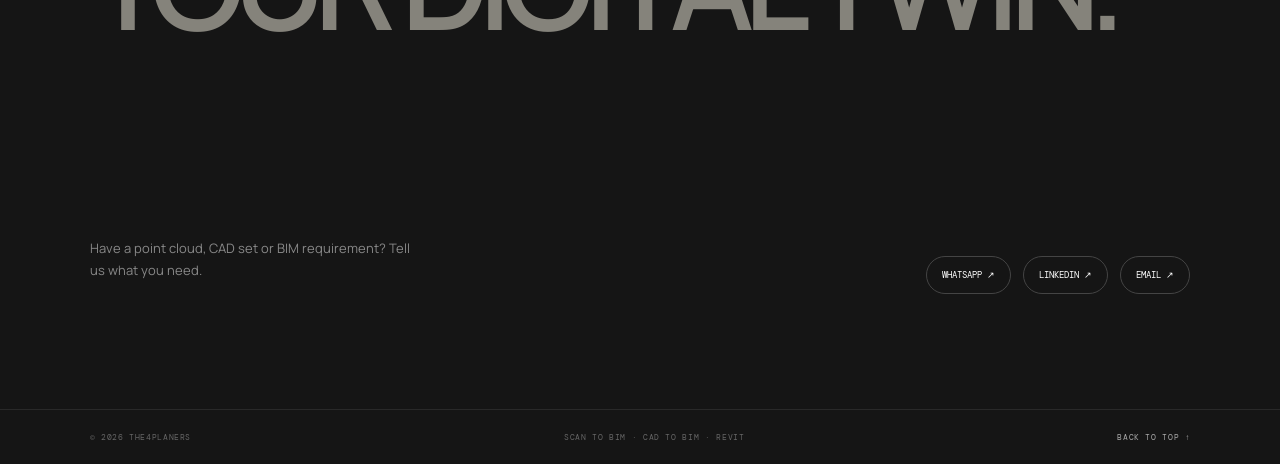
==== commit 0590184b: "change some thinngs" ====
--- a/index.html
+++ b/index.html
@@ -17,7 +17,15 @@
   <a class="brand" href="#top"><span class="brand-box">T4P</span><span>THE4PLANERS</span></a>
   <nav class="navlinks"><a href="#work">WORK</a><a href="#services">SERVICES</a><a href="#process">PROCESS</a><a href="#contact">CONTACT</a></nav>
   <a class="nav-cta" href="https://wa.me/919522972202" target="_blank" rel="noopener">START A PROJECT <span>↗</span></a>
+  <button class="menu-toggle" id="menuToggle" aria-label="Open menu" aria-expanded="false"><span></span><span></span></button>
 </header>
+<div class="mobile-menu" id="mobileMenu" aria-hidden="true">
+  <a href="#work">WORK <span>01</span></a>
+  <a href="#services">SERVICES <span>02</span></a>
+  <a href="#process">PROCESS <span>03</span></a>
+  <a href="#contact">CONTACT <span>04</span></a>
+  <a class="mobile-menu-cta" href="https://wa.me/919522972202" target="_blank" rel="noopener">START A PROJECT ↗</a>
+</div>
 <main id="top">
 <section class="hero">
   <video class="hero-video" autoplay muted loop playsinline preload="metadata"><source src="assets/video/hero-bim.mp4" type="video/mp4"></video>
--- a/style.css
+++ b/style.css
@@ -1 +1,162 @@
 :root{--ink:#10100f;--paper:#efede7;--muted:#8d8b84;--line:rgba(16,16,15,.18);--white:#f7f5ef}*{box-sizing:border-box}html{scroll-behavior:smooth}body{margin:0;background:var(--paper);color:var(--ink);font-family:Manrope,Arial,sans-serif}a{color:inherit;text-decoration:none}button{font:inherit}.intro{position:fixed;inset:0;background:#111;z-index:100;display:grid;place-items:center;align-content:center;color:#f3f0e9;transition:opacity .8s,visibility .8s}.intro.hide{opacity:0;visibility:hidden}.intro-mark{font-family:"DM Mono",monospace;font-size:12px;letter-spacing:.3em;margin-bottom:26px}.intro-title{font-size:clamp(24px,4vw,58px);font-weight:600;letter-spacing:-.05em}.intro-title span{font-weight:800}.intro-line{width:0;height:1px;background:#fff;margin-top:25px;animation:line 1.1s .2s forwards}@keyframes line{to{width:180px}}.nav{position:fixed;top:0;left:0;right:0;height:78px;padding:0 4vw;display:flex;align-items:center;justify-content:space-between;z-index:20;color:#fff;border-bottom:1px solid rgba(255,255,255,.15);mix-blend-mode:normal}.brand{display:flex;gap:10px;align-items:center;font-size:12px;letter-spacing:.16em;font-weight:800}.brand-box{border:1px solid rgba(255,255,255,.65);padding:7px 8px;font-family:"DM Mono",monospace;font-size:10px}.navlinks{display:flex;gap:30px;font-family:"DM Mono",monospace;font-size:10px;letter-spacing:.08em}.navlinks a,.nav-cta{opacity:.86;transition:.2s}.navlinks a:hover,.nav-cta:hover{opacity:1}.nav-cta{font-family:"DM Mono",monospace;font-size:10px;border:1px solid rgba(255,255,255,.45);padding:11px 15px;border-radius:100px}.hero{height:100svh;min-height:680px;position:relative;overflow:hidden;background:#161616;color:#fff}.hero-video{position:absolute;inset:0;width:100%;height:100%;object-fit:cover;object-position:center;filter:saturate(.7)}.hero-shade{position:absolute;inset:0;background:linear-gradient(90deg,rgba(0,0,0,.78),rgba(0,0,0,.2) 65%,rgba(0,0,0,.4)),linear-gradient(0deg,rgba(0,0,0,.5),transparent 40%)}.hero-grid{position:absolute;inset:0;background-image:linear-gradient(rgba(255,255,255,.06) 1px,transparent 1px),linear-gradient(90deg,rgba(255,255,255,.06) 1px,transparent 1px);background-size:80px 80px;mask-image:linear-gradient(to bottom,transparent,black 25%,black 75%,transparent)}.hero-copy{position:absolute;left:7vw;bottom:16vh;max-width:850px}.eyebrow,.section-kicker{font-family:"DM Mono",monospace;font-size:10px;letter-spacing:.16em}.hero-copy h1{font-size:clamp(56px,9vw,142px);line-height:.84;letter-spacing:-.075em;margin:22px 0 28px;font-weight:700}.hero-copy h1 em{font-style:normal;font-weight:300}.hero-copy p{max-width:510px;color:rgba(255,255,255,.76);font-size:15px;line-height:1.7}.hero-actions{display:flex;gap:10px;margin-top:30px}.pill{border-radius:100px;padding:14px 19px;font-family:"DM Mono",monospace;font-size:10px;letter-spacing:.04em}.pill.light{background:#f5f2ea;color:#111}.pill.ghost{border:1px solid rgba(255,255,255,.35);color:#fff}.hero-meta{position:absolute;left:4vw;right:4vw;bottom:27px;display:flex;justify-content:space-between;font-family:"DM Mono",monospace;font-size:9px;letter-spacing:.08em;color:rgba(255,255,255,.58)}section{padding:12vw 7vw}.statement{background:var(--paper);min-height:65vh;display:flex;flex-direction:column;justify-content:center}.statement-grid,.services-top{display:grid;grid-template-columns:1.35fr .65fr;gap:7vw;align-items:end;margin-top:45px}.statement h2,.comparison h2,.services h2,.process h2{font-size:clamp(42px,6.5vw,94px);line-height:.94;letter-spacing:-.065em;margin:0;font-weight:600}.statement h2 span,.comparison h2 span,.services h2 span,.process h2 span,.project h2 span,.contact-big span{color:#85837b}.statement p,.services-top p{max-width:390px;font-size:14px;line-height:1.8;color:#66645e}.comparison{padding-top:7vw}.comparison-head{display:flex;justify-content:space-between;align-items:end;margin:42px 0 45px}.comparison-head p{max-width:280px;color:#6c6a63;font-size:13px;line-height:1.6}.compare{position:relative;width:100%;height:min(72vw,720px);overflow:hidden;background:#d8d7d0;cursor:ew-resize;border-radius:2px}.compare>img,.compare-model img{position:absolute;width:100%;height:100%;object-fit:cover;object-position:center}.compare-model{position:absolute;inset:0;width:50%;overflow:hidden;border-right:1px solid #fff}.compare-model img{width:100vw;max-width:none}.compare-handle{position:absolute;top:0;bottom:0;left:50%;width:1px;background:#fff;z-index:4}.compare-handle span{position:absolute;left:50%;top:50%;transform:translate(-50%,-50%);width:44px;height:44px;border-radius:50%;background:#fff;color:#111;display:grid;place-items:center;font-size:18px;box-shadow:0 8px 30px rgba(0,0,0,.18)}.compare-label{position:absolute;bottom:22px;z-index:5;font-family:"DM Mono",monospace;font-size:9px;letter-spacing:.14em;background:rgba(0,0,0,.68);color:#fff;padding:9px 11px}.compare-label.left{left:20px}.compare-label.right{right:20px}.film{background:#111;color:#fff;display:grid;grid-template-columns:.7fr 1.3fr;gap:7vw;align-items:center}.film .section-kicker{color:#888}.film h2{font-size:clamp(44px,6vw,90px);line-height:.9;letter-spacing:-.06em;margin:28px 0}.film h2 span{color:#777}.film p{color:#aaa;line-height:1.7;max-width:390px;font-size:14px}.film-frame{position:relative;height:min(56vw,650px);overflow:hidden;background:#000}.film-frame video{width:100%;height:100%;object-fit:cover;object-position:center;transform:scale(1.22)}.film-caption{position:absolute;bottom:0;left:0;right:0;padding:18px 20px;display:flex;justify-content:space-between;background:linear-gradient(transparent,rgba(0,0,0,.75));font-family:"DM Mono",monospace;font-size:9px;letter-spacing:.1em}.services{background:#e3e0d8}.service-list{margin-top:70px;border-top:1px solid var(--line)}.service-list article{display:grid;grid-template-columns:70px 1fr 1fr;gap:30px;padding:28px 0;border-bottom:1px solid var(--line);align-items:start}.service-list span,.steps span{font-family:"DM Mono",monospace;font-size:10px;color:#777}.service-list h3{margin:0;font-size:16px;letter-spacing:-.02em}.service-list p{margin:0;max-width:430px;font-size:13px;line-height:1.7;color:#67655e}.project{background:#111;color:#fff;display:grid;grid-template-columns:1.25fr .75fr;gap:7vw;align-items:center}.project-image{position:relative;height:min(55vw,680px);overflow:hidden;background:#222}.project-image video{width:100%;height:100%;object-fit:cover}.project-tag{position:absolute;top:18px;left:18px;background:#f2efe7;color:#111;padding:9px 12px;font-family:"DM Mono",monospace;font-size:9px}.project h2{font-size:clamp(52px,7vw,100px);line-height:.88;letter-spacing:-.07em;margin:28px 0}.project-info p{color:#aaa;line-height:1.8;font-size:14px;max-width:430px}.project-stats{display:flex;gap:35px;margin:45px 0}.project-stats div{display:flex;flex-direction:column;gap:8px}.project-stats b{font-size:13px}.project-stats small{font-family:"DM Mono",monospace;color:#777;font-size:8px}.text-link{font-family:"DM Mono",monospace;font-size:9px;letter-spacing:.08em;border-bottom:1px solid #777;padding-bottom:7px}.process{background:var(--paper)}.steps{display:grid;grid-template-columns:repeat(4,1fr);margin-top:75px;border-top:1px solid var(--line)}.steps>div{padding:25px 22px 20px 0;border-right:1px solid var(--line);margin-right:22px}.steps b{display:block;margin-top:38px;font-size:13px}.steps p{font-size:12px;line-height:1.7;color:#6c6a63;max-width:200px}.contact{background:#151515;color:#fff;min-height:78vh;display:flex;flex-direction:column;justify-content:space-between}.contact-big{font-size:clamp(60px,10vw,160px);line-height:.83;letter-spacing:-.085em;font-weight:600}.contact-bottom{display:flex;justify-content:space-between;gap:30px;align-items:end}.contact-bottom p{color:#888;max-width:320px;font-size:13px;line-height:1.7}.contact-links{display:flex;gap:12px;flex-wrap:wrap}.contact-links a{border:1px solid #444;border-radius:100px;padding:12px 15px;font-family:"DM Mono",monospace;font-size:9px}.contact-links a:hover{background:#fff;color:#111}footer{background:#151515;color:#666;border-top:1px solid #292929;padding:22px 7vw;display:flex;justify-content:space-between;font-family:"DM Mono",monospace;font-size:8px;letter-spacing:.08em}footer a{color:#aaa}@media(max-width:850px){.nav{height:66px}.navlinks{display:none}.nav-cta{padding:9px 11px}.hero{min-height:650px}.hero-copy{left:6vw;right:6vw;bottom:14vh}.hero-copy h1{font-size:clamp(52px,16vw,100px)}.hero-copy p{font-size:13px}.hero-meta span:nth-child(2){display:none}section{padding:18vw 6vw}.statement-grid,.services-top,.film,.project{grid-template-columns:1fr;gap:45px}.statement{min-height:auto}.comparison-head{display:block}.comparison-head p{margin-top:25px}.compare{height:90vw}.film-frame{height:70vw}.service-list article{grid-template-columns:35px 1fr;gap:15px}.service-list p{grid-column:2}.steps{grid-template-columns:1fr 1fr}.steps>div:nth-child(2){border-right:0}.project-image{height:80vw}.project-stats{gap:20px}.contact{min-height:70vh}.contact-bottom{display:block}.contact-links{margin-top:30px}footer{flex-direction:column;gap:12px}}@media(prefers-reduced-motion:reduce){html{scroll-behavior:auto}.intro-line{animation:none;width:180px}.intro{transition:none}}
+
+/* ===== FINAL RESPONSIVE PASS: DESKTOP + MOBILE ===== */
+html { overflow-x:hidden; }
+body { overflow-x:hidden; -webkit-text-size-adjust:100%; }
+img, video { max-width:100%; }
+section { padding: 9vw 7vw; }
+.hero-video { min-width:100%; min-height:100%; }
+.hero-copy { z-index:3; }
+.hero-meta { right:4vw; display:flex; gap:28px; }
+.statement-grid, .services-top { display:grid; grid-template-columns:1.25fr .75fr; gap:7vw; align-items:end; }
+.statement-grid h2, .services-top h2, .process h2 { font-size:clamp(48px,7vw,100px); line-height:.9; letter-spacing:-.07em; margin:26px 0 0; }
+.statement-grid h2 span, .services-top h2 span, .process h2 span { color:#777; font-weight:300; }
+.statement-grid p, .services-top p { margin:0; color:#68665f; line-height:1.8; font-size:14px; max-width:430px; }
+.comparison { background:#e8e5de; }
+.comparison-head { display:grid; grid-template-columns:1fr .5fr; gap:6vw; align-items:end; margin:45px 0 45px; }
+.comparison-head h2 { font-size:clamp(50px,7vw,105px); line-height:.88; letter-spacing:-.07em; margin:0; }
+.comparison-head h2 span { color:#777; font-weight:300; }
+.comparison-head p { color:#68665f; line-height:1.7; font-size:13px; max-width:300px; margin:0; }
+.compare { position:relative; width:100%; aspect-ratio:16/9; min-height:0; overflow:hidden; background:#fff; touch-action:none; cursor:ew-resize; }
+.compare>img { width:100%; height:100%; object-fit:cover; display:block; }
+.compare-model { position:absolute; inset:0 auto 0 0; width:50%; overflow:hidden; }
+.compare-model img { width:100%; height:100%; max-width:none; object-fit:cover; display:block; }
+.film { padding-top:9vw; padding-bottom:9vw; }
+.project { min-height:100vh; }
+.project-image video, .film-frame video { display:block; }
+.menu-toggle, .mobile-menu { display:none; }
+
+/* tablet */
+@media (max-width: 1100px) {
+  .nav { padding:0 5vw; }
+  .hero-copy { left:6vw; max-width:760px; }
+  .hero-copy h1 { font-size:clamp(60px,10vw,110px); }
+  .hero-meta span:nth-child(3) { display:none; }
+  .statement-grid, .services-top { grid-template-columns:1fr 1fr; }
+  .film, .project { grid-template-columns:1fr 1fr; gap:5vw; }
+}
+
+/* phone */
+@media (max-width: 700px) {
+  :root { --mobile-pad: 6vw; }
+  section { padding:20vw var(--mobile-pad); }
+  .nav {
+    height:64px;
+    padding:0 var(--mobile-pad);
+    background:linear-gradient(rgba(0,0,0,.45),transparent);
+    border-bottom:1px solid rgba(255,255,255,.12);
+  }
+  .brand { font-size:10px; letter-spacing:.13em; }
+  .brand-box { padding:6px 7px; font-size:9px; }
+  .navlinks, .nav-cta { display:none; }
+  .menu-toggle {
+    display:flex; width:42px; height:42px; padding:0; border:1px solid rgba(255,255,255,.45);
+    border-radius:50%; background:rgba(0,0,0,.22); align-items:center; justify-content:center;
+    flex-direction:column; gap:5px; color:#fff; cursor:pointer; position:relative; z-index:41;
+  }
+  .menu-toggle span { width:15px; height:1px; background:#fff; transition:.25s; }
+  .menu-toggle.open span:first-child { transform:translateY(3px) rotate(45deg); }
+  .menu-toggle.open span:last-child { transform:translateY(-3px) rotate(-45deg); }
+  .mobile-menu {
+    display:flex; position:fixed; inset:0; z-index:35; background:#111; color:#fff;
+    padding:100px var(--mobile-pad) 35px; flex-direction:column; transform:translateY(-100%);
+    transition:transform .45s cubic-bezier(.2,.8,.2,1); pointer-events:none;
+  }
+  .mobile-menu.open { transform:translateY(0); pointer-events:auto; }
+  .mobile-menu a {
+    display:flex; justify-content:space-between; align-items:center; padding:20px 0;
+    border-bottom:1px solid #2e2e2e; font-size:clamp(28px,9vw,44px);
+    letter-spacing:-.05em;
+  }
+  .mobile-menu a span { font:9px "DM Mono",monospace; color:#777; letter-spacing:.1em; }
+  .mobile-menu .mobile-menu-cta {
+    margin-top:auto; border:1px solid #444; border-radius:100px; padding:15px 18px;
+    font:10px "DM Mono",monospace; letter-spacing:.08em; justify-content:center;
+  }
+  body.menu-open { overflow:hidden; }
+
+  .intro { padding:0 20px; text-align:center; }
+  .intro-title { font-size:clamp(20px,7vw,32px); line-height:1.15; letter-spacing:-.04em; }
+  .intro-mark { font-size:10px; }
+  .hero { min-height:100svh; height:100svh; }
+  .hero-video {
+    object-position:center center;
+    width:100%; height:100%; min-width:0; min-height:0;
+    object-fit:cover;
+  }
+  .hero-shade {
+    background:linear-gradient(180deg,rgba(0,0,0,.45),rgba(0,0,0,.08) 38%,rgba(0,0,0,.78));
+  }
+  .hero-grid { background-size:45px 45px; opacity:.45; }
+  .hero-copy { left:var(--mobile-pad); right:var(--mobile-pad); bottom:17vh; max-width:none; }
+  .eyebrow { font-size:8px; letter-spacing:.12em; }
+  .hero-copy h1 {
+    font-size:clamp(52px,16vw,82px); line-height:.87; letter-spacing:-.075em;
+    margin:18px 0 20px;
+  }
+  .hero-copy p { font-size:12px; line-height:1.65; max-width:340px; }
+  .hero-actions { flex-wrap:wrap; margin-top:22px; }
+  .pill { padding:12px 15px; font-size:8px; }
+  .hero-meta { left:var(--mobile-pad); right:var(--mobile-pad); bottom:7vh; gap:0; justify-content:space-between; font-size:7px; }
+  .hero-meta span { font:7px "DM Mono",monospace; letter-spacing:.07em; }
+  .hero-meta span:nth-child(1) { display:block; }
+  .statement-grid, .services-top, .film, .project, .comparison-head {
+    display:block;
+  }
+  .section-kicker { font-size:8px; }
+  .statement-grid h2, .services-top h2, .process h2 {
+    font-size:clamp(45px,14vw,70px); margin:25px 0 30px;
+  }
+  .statement-grid p, .services-top p { font-size:12px; line-height:1.75; }
+  .comparison-head { margin:28px 0 28px; }
+  .comparison-head h2 { font-size:clamp(45px,14vw,72px); line-height:.9; }
+  .comparison-head p { margin-top:22px; font-size:11px; }
+  .compare { aspect-ratio:4/3; min-height:0; }
+  .compare-handle span { width:38px; height:38px; font-size:15px; }
+  .compare-label { bottom:12px; font-size:7px; padding:7px 8px; }
+  .compare-label.left { left:10px; }
+  .compare-label.right { right:10px; }
+  .film { padding-top:20vw; padding-bottom:20vw; }
+  .film h2 { font-size:clamp(48px,14vw,74px); margin:22px 0; }
+  .film p { font-size:12px; }
+  .film-frame { height:62vw; min-height:230px; margin-top:35px; }
+  .film-frame video { object-fit:cover; transform:none; }
+  .film-caption { padding:12px; font-size:7px; }
+  .service-list { margin-top:40px; }
+  .service-list article {
+    grid-template-columns:30px 1fr; gap:10px; padding:22px 0;
+  }
+  .service-list h3 { font-size:13px; }
+  .service-list p { grid-column:2; font-size:11px; line-height:1.65; }
+  .project { min-height:auto; }
+  .project-image { height:70vw; min-height:240px; margin-bottom:45px; }
+  .project h2 { font-size:clamp(52px,15vw,80px); margin:22px 0 25px; }
+  .project-info p { font-size:12px; line-height:1.7; }
+  .project-stats { gap:16px; margin:32px 0; flex-wrap:wrap; }
+  .project-stats b { font-size:11px; }
+  .project-stats small { font-size:7px; }
+  .steps { grid-template-columns:1fr 1fr; margin-top:45px; }
+  .steps>div { padding:18px 14px 18px 0; margin-right:14px; min-height:150px; }
+  .steps>div:nth-child(2) { border-right:0; margin-right:0; }
+  .steps>div:nth-child(3) { border-top:1px solid var(--line); }
+  .steps>div:nth-child(4) { border-top:1px solid var(--line); border-right:0; margin-right:0; }
+  .steps b { margin-top:25px; font-size:11px; }
+  .steps p { font-size:10px; line-height:1.55; }
+  .contact { min-height:80svh; padding-top:18vw; padding-bottom:10vw; }
+  .contact-big { font-size:clamp(54px,15vw,82px); }
+  .contact-bottom { display:block; margin-top:55px; }
+  .contact-bottom p { font-size:11px; line-height:1.7; }
+  .contact-links { margin-top:25px; gap:8px; }
+  .contact-links a { font-size:8px; padding:10px 12px; }
+  footer { padding:18px var(--mobile-pad); font-size:7px; line-height:1.5; }
+  footer span:nth-child(2) { display:none; }
+}
+
+/* small phones */
+@media (max-width: 380px) {
+  .hero-copy h1 { font-size:50px; }
+  .hero-actions .pill { width:100%; text-align:center; }
+  .hero-meta { display:none; }
+  .steps { grid-template-columns:1fr; }
+  .steps>div, .steps>div:nth-child(n) { border-right:0; border-top:1px solid var(--line); margin:0; min-height:auto; }
+}
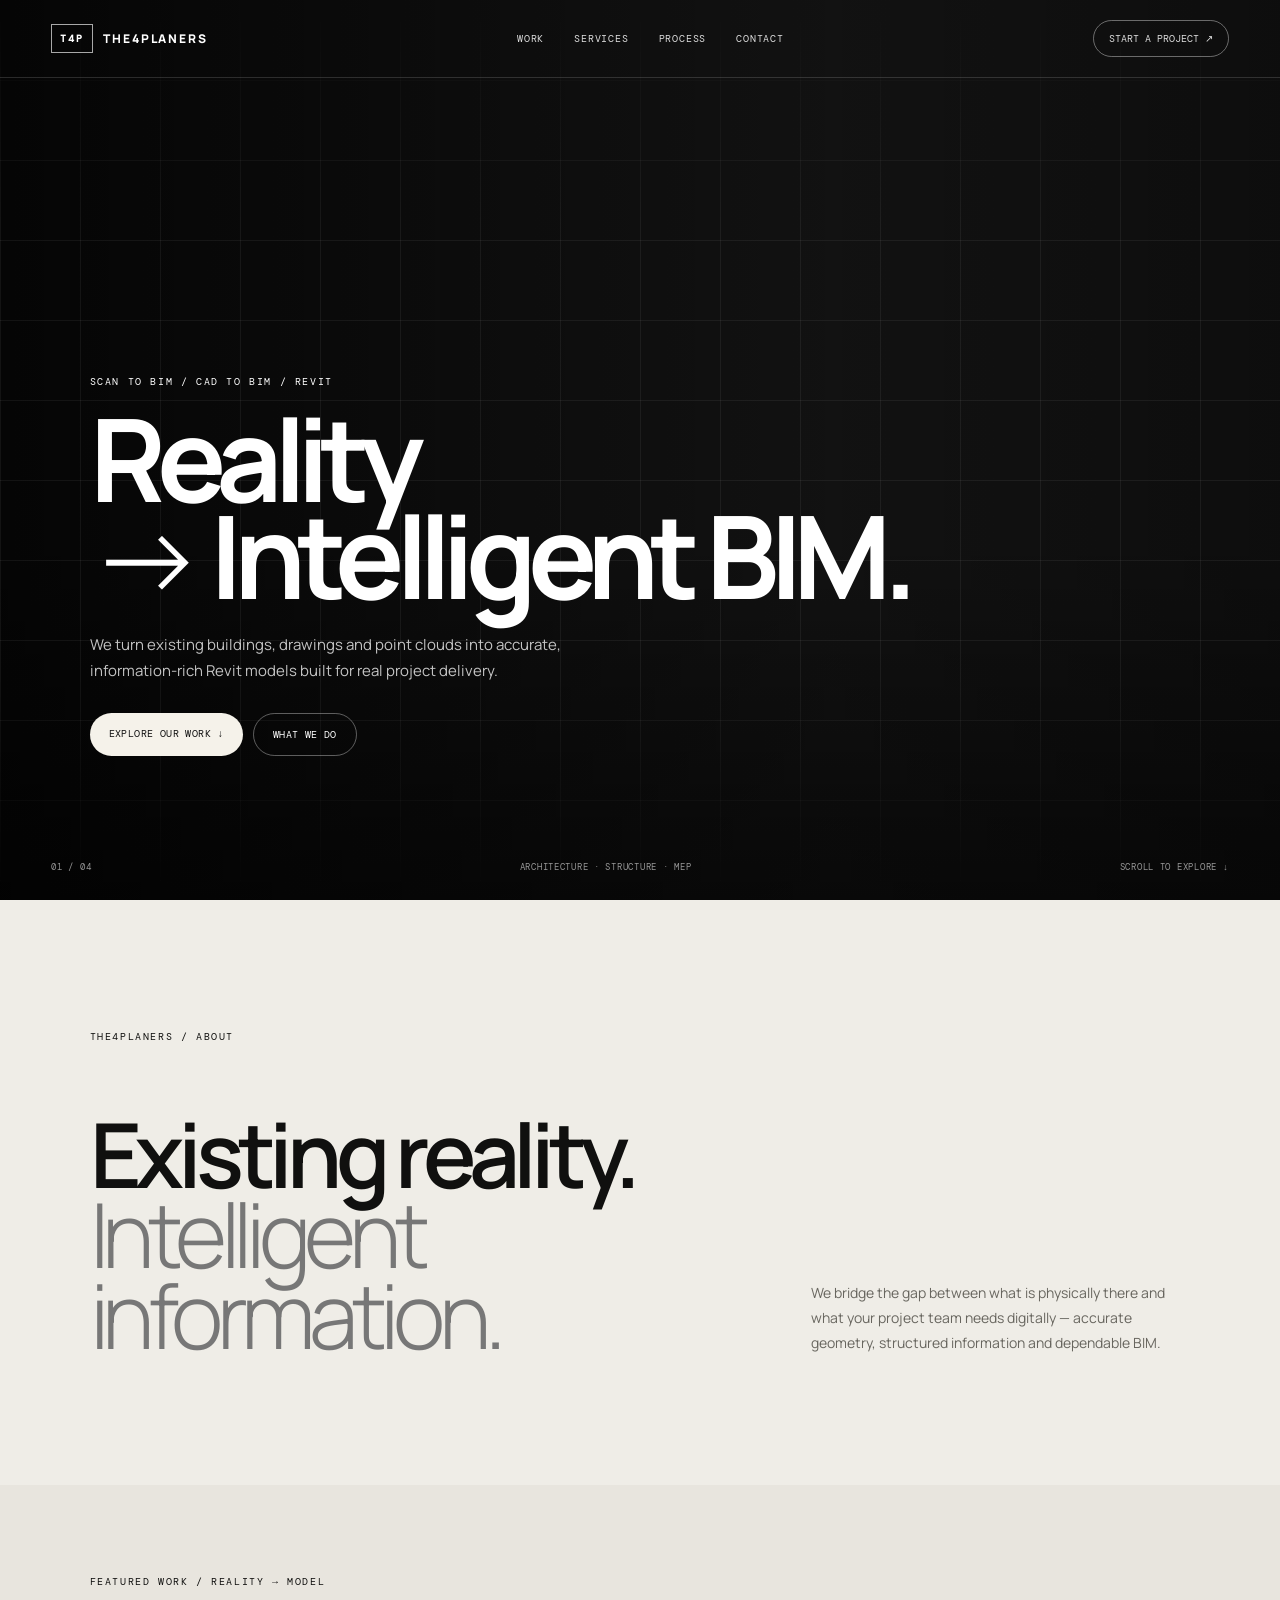
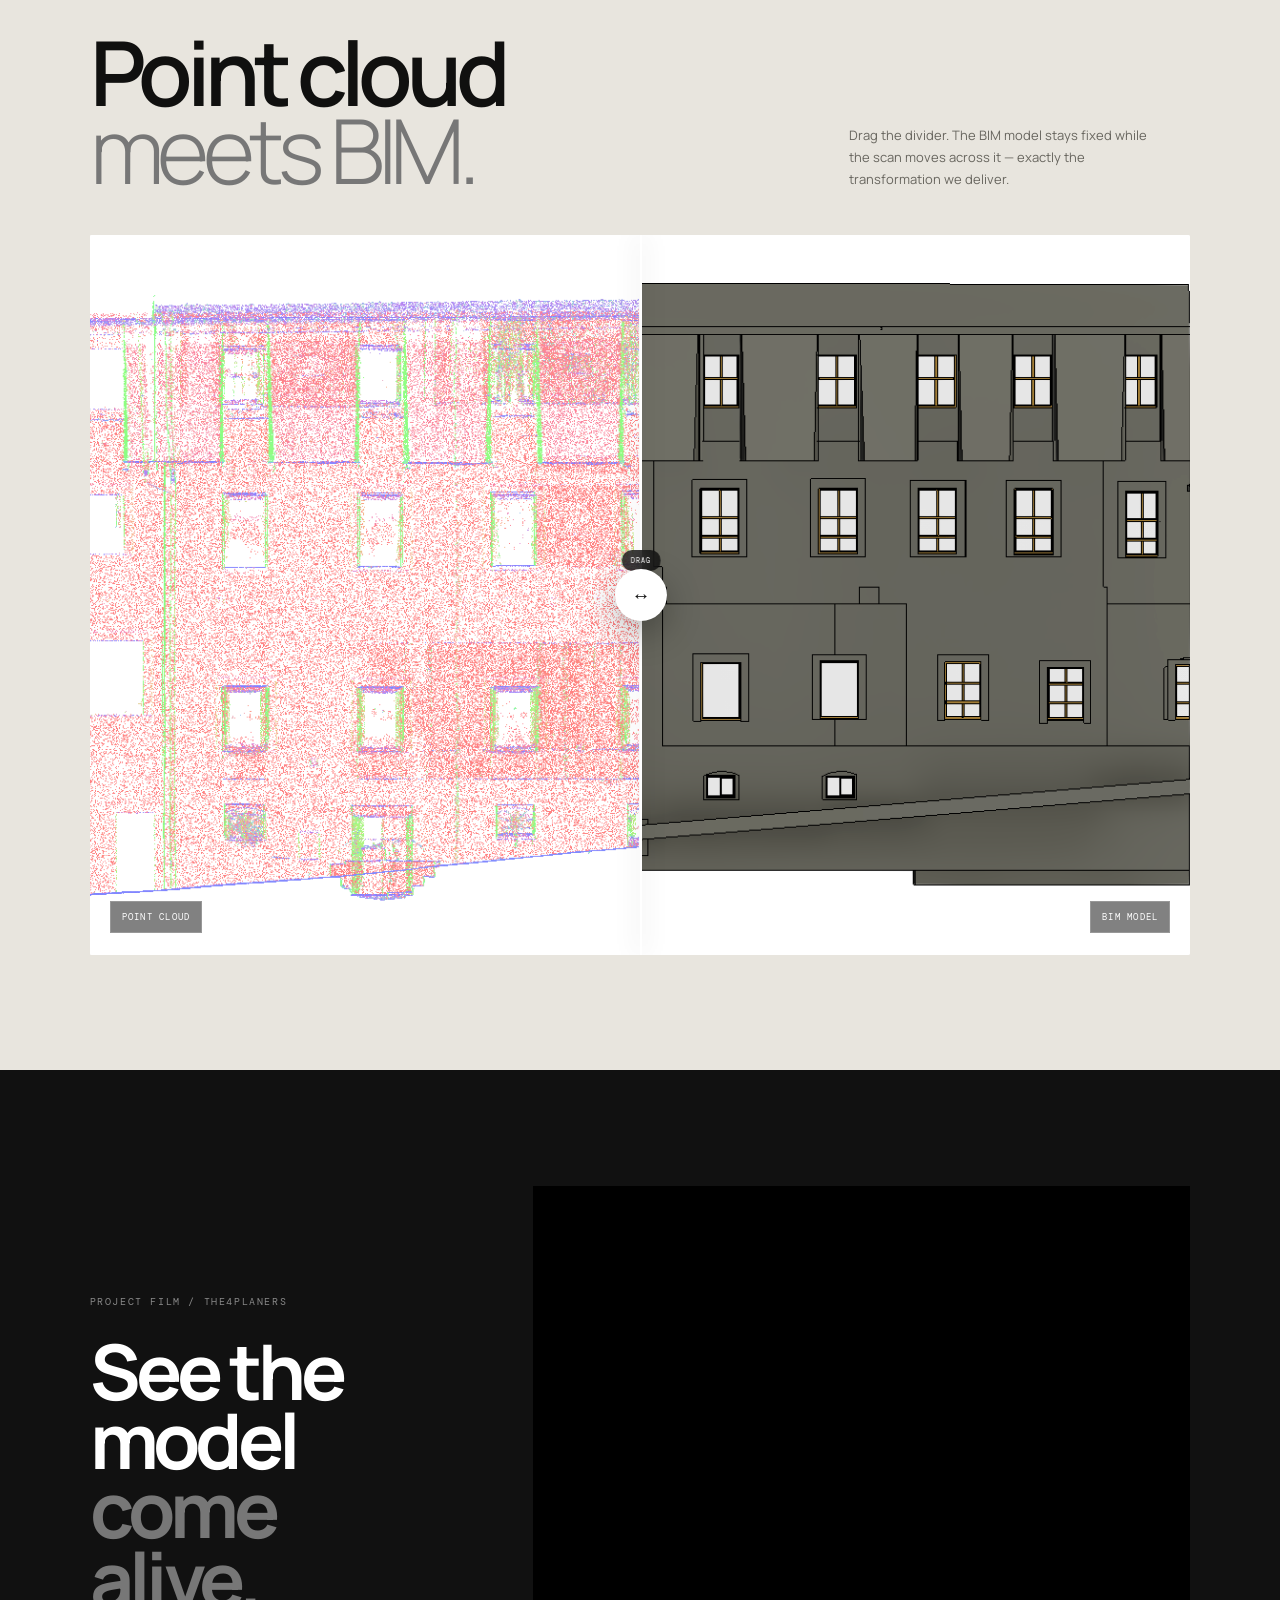
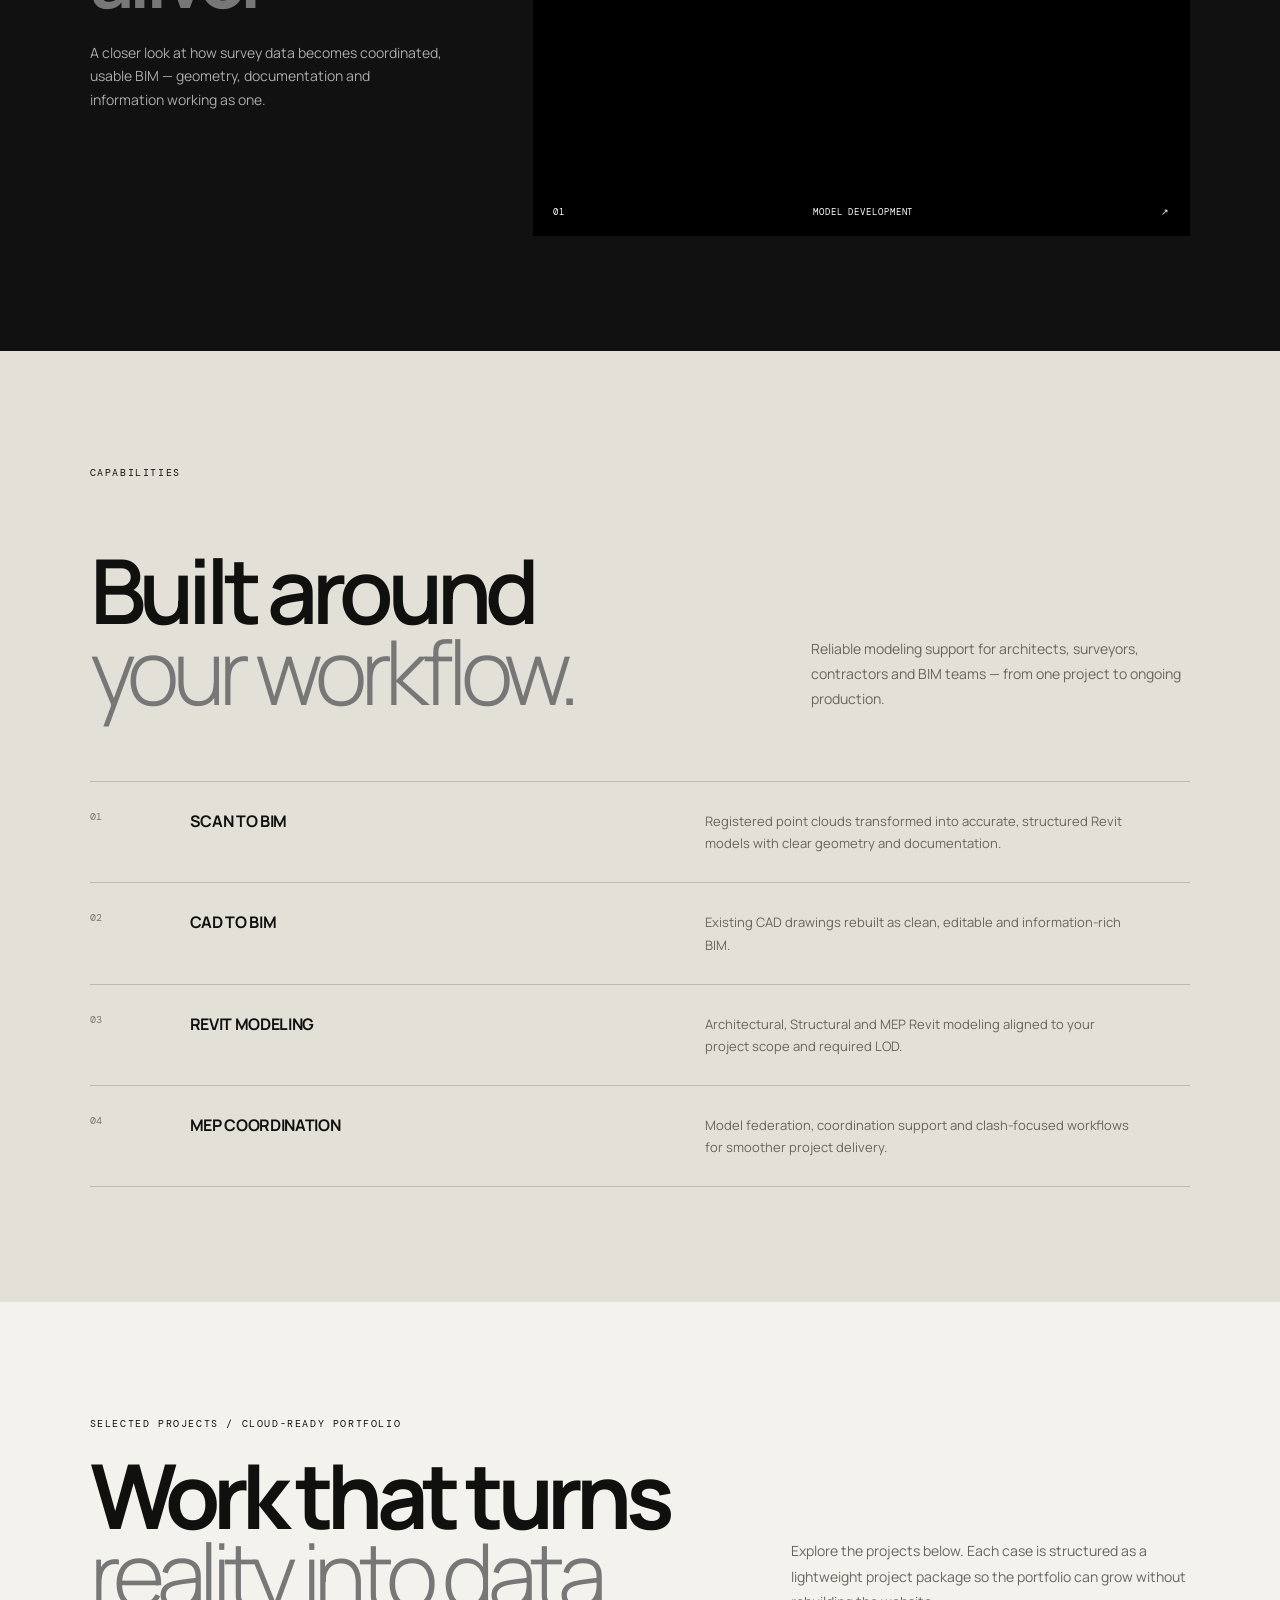
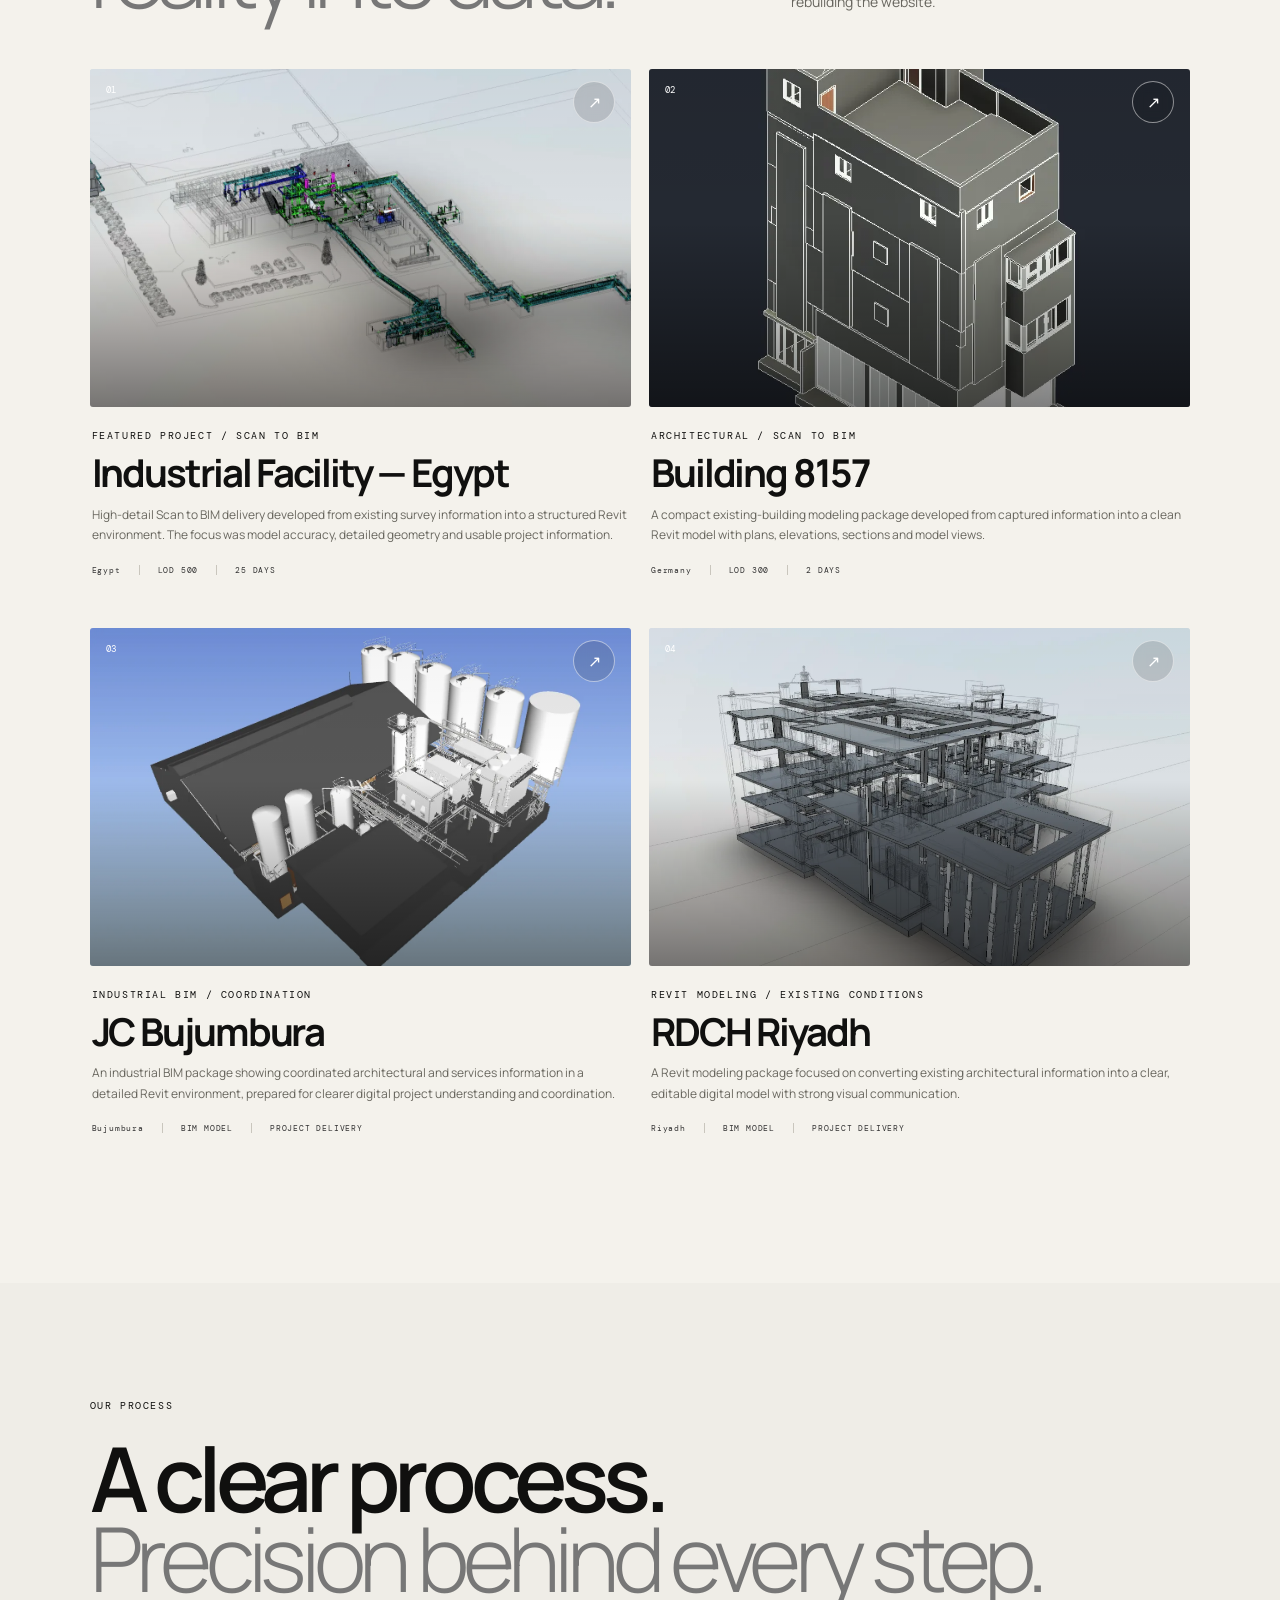
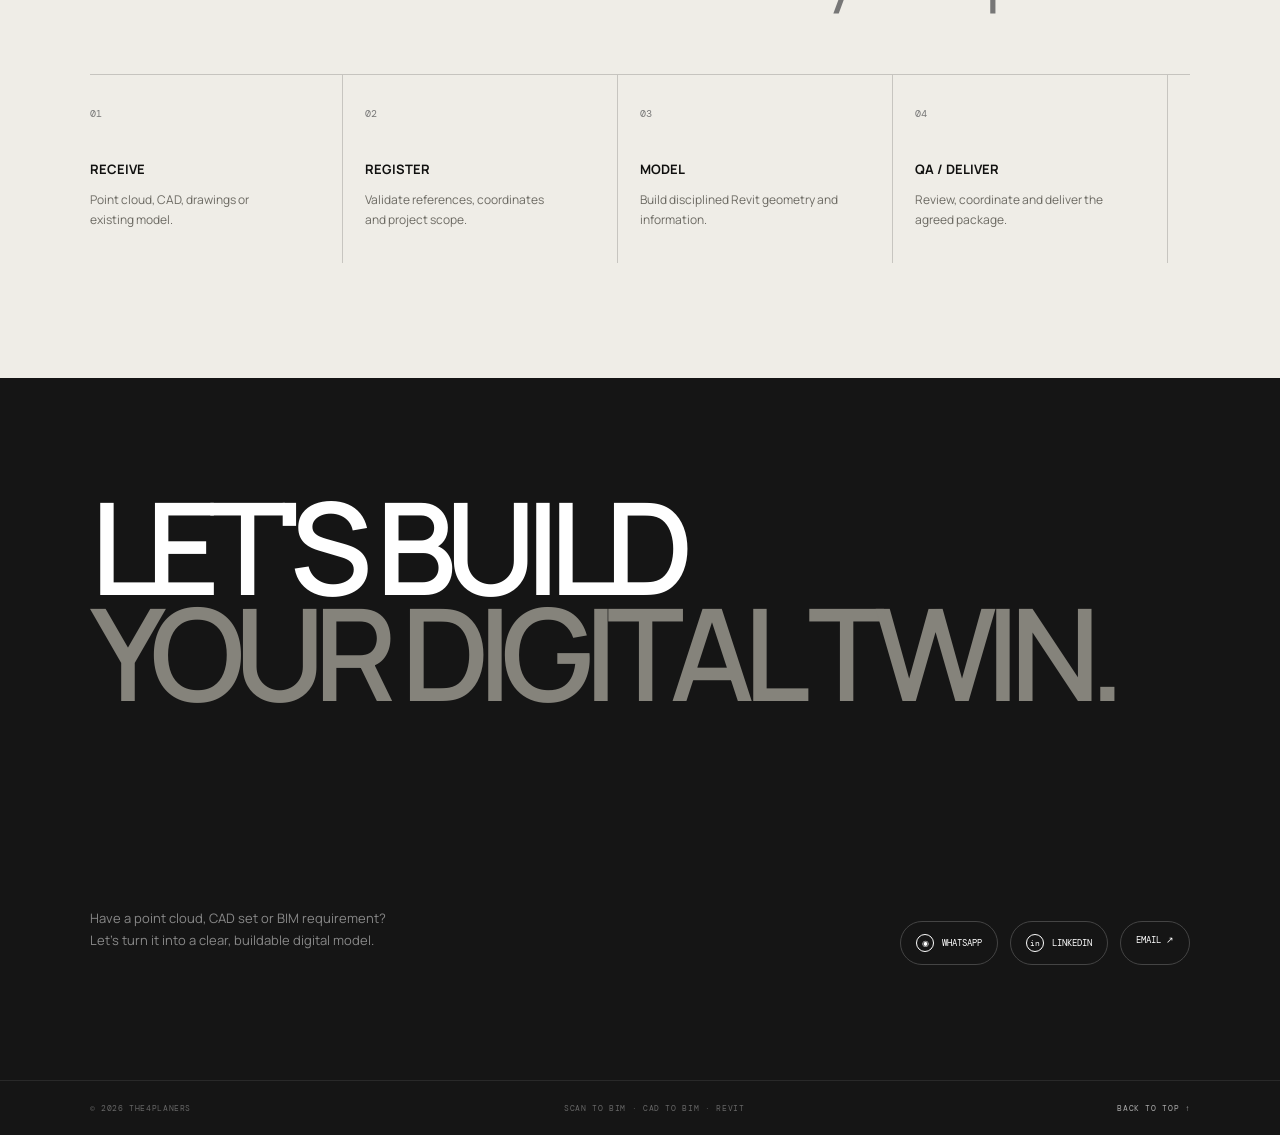
==== commit 4e6282f9: "compleatly change" ====
--- a/index.html
+++ b/index.html
@@ -2,17 +2,27 @@
 <html lang="en">
 <head>
 <meta charset="utf-8">
-<meta name="viewport" content="width=device-width,initial-scale=1">
+<meta name="viewport" content="width=device-width,initial-scale=1,viewport-fit=cover">
 <title>The4Planers — Scan to BIM | CAD to BIM | Revit</title>
-<meta name="description" content="The4Planers transforms reality into intelligent BIM through Scan to BIM, CAD to BIM and Revit modeling.">
-<link rel="icon" href="favicon.svg" type="image/svg+xml">
+<meta name="description" content="The4Planers — Scan to BIM, CAD to BIM, Revit modeling and BIM coordination for architectural, structural and MEP projects.">
+<link rel="icon" href="favicon.ico" sizes="any">
+<link rel="icon" href="favicon-32x32.png" type="image/png" sizes="32x32">
+<link rel="icon" href="favicon-16x16.png" type="image/png" sizes="16x16">
+<link rel="apple-touch-icon" href="apple-touch-icon.png">
+<link rel="manifest" href="site.webmanifest">
 <link rel="preconnect" href="https://fonts.googleapis.com">
 <link rel="preconnect" href="https://fonts.gstatic.com" crossorigin>
 <link href="https://fonts.googleapis.com/css2?family=DM+Mono:wght@400;500&family=Manrope:wght@400;500;600;700;800&display=swap" rel="stylesheet">
 <link rel="stylesheet" href="style.css">
 </head>
 <body>
-<div class="intro" id="intro"><div class="intro-mark">T4P</div><div class="intro-title">WELCOME TO <span>THE4PLANERS</span></div><div class="intro-line"></div></div>
+<div class="intro" id="intro">
+  <div class="intro-logo"><img src="assets/images/t4p-logo.svg" alt="The4Planers"></div>
+  <div class="intro-title">WELCOME TO <span>THE4PLANERS</span></div>
+  <div class="intro-sub">SCAN · MODEL · COORDINATE · DELIVER</div>
+  <div class="intro-line"></div>
+</div>
+
 <header class="nav">
   <a class="brand" href="#top"><span class="brand-box">T4P</span><span>THE4PLANERS</span></a>
   <nav class="navlinks"><a href="#work">WORK</a><a href="#services">SERVICES</a><a href="#process">PROCESS</a><a href="#contact">CONTACT</a></nav>
@@ -20,12 +30,10 @@
   <button class="menu-toggle" id="menuToggle" aria-label="Open menu" aria-expanded="false"><span></span><span></span></button>
 </header>
 <div class="mobile-menu" id="mobileMenu" aria-hidden="true">
-  <a href="#work">WORK <span>01</span></a>
-  <a href="#services">SERVICES <span>02</span></a>
-  <a href="#process">PROCESS <span>03</span></a>
-  <a href="#contact">CONTACT <span>04</span></a>
+  <a href="#work">WORK <span>01</span></a><a href="#services">SERVICES <span>02</span></a><a href="#process">PROCESS <span>03</span></a><a href="#contact">CONTACT <span>04</span></a>
   <a class="mobile-menu-cta" href="https://wa.me/919522972202" target="_blank" rel="noopener">START A PROJECT ↗</a>
 </div>
+
 <main id="top">
 <section class="hero">
   <video class="hero-video" autoplay muted loop playsinline preload="metadata"><source src="assets/video/hero-bim.mp4" type="video/mp4"></video>
@@ -33,32 +41,60 @@
   <div class="hero-copy">
     <div class="eyebrow">SCAN TO BIM / CAD TO BIM / REVIT</div>
     <h1>Reality<br><em>→</em> Intelligent BIM.</h1>
-    <p>We turn existing buildings, drawings and point clouds into accurate, information-rich Revit models.</p>
+    <p>We turn existing buildings, drawings and point clouds into accurate, information-rich Revit models built for real project delivery.</p>
     <div class="hero-actions"><a class="pill light" href="#work">EXPLORE OUR WORK <span>↓</span></a><a class="pill ghost" href="#services">WHAT WE DO</a></div>
   </div>
-  <div class="hero-meta"><span>01 / 06</span><span>ARCHITECTURE · STRUCTURE · MEP</span><span>SCROLL TO EXPLORE ↓</span></div>
+  <div class="hero-meta"><span>01 / 04</span><span>ARCHITECTURE · STRUCTURE · MEP</span><span>SCROLL TO EXPLORE ↓</span></div>
 </section>
+
 <section class="statement">
   <div class="section-kicker">THE4PLANERS / ABOUT</div>
-  <div class="statement-grid"><h2>We model what already exists — <span>with clarity.</span></h2><p>From laser scans and point clouds to coordinated BIM, our workflow is built for teams that need dependable digital information, not just geometry.</p></div>
+  <div class="statement-grid"><h2>Existing reality.<br><span>Intelligent information.</span></h2><p>We bridge the gap between what is physically there and what your project team needs digitally — accurate geometry, structured information and dependable BIM.</p></div>
 </section>
+
 <section class="comparison" id="work">
   <div class="section-kicker">FEATURED WORK / REALITY → MODEL</div>
-  <div class="comparison-head"><h2>From point cloud<br><span>to intelligent model.</span></h2><p>Drag the divider. This is the kind of transformation we deliver.</p></div>
-  <div class="compare" id="compare"><img src="assets/images/point-cloud.png" alt="Point cloud survey view"><div class="compare-model"><img src="assets/images/bim-model.png" alt="BIM model view"></div><div class="compare-handle" id="compareHandle"><span>↔</span></div><div class="compare-label left">POINT CLOUD</div><div class="compare-label right">BIM MODEL</div></div>
+  <div class="comparison-head"><h2>Point cloud<br><span>meets BIM.</span></h2><p>Drag the divider. The BIM model stays fixed while the scan moves across it — exactly the transformation we deliver.</p></div>
+  <div class="compare" id="compare" aria-label="Point cloud and BIM comparison">
+    <img class="compare-base" src="assets/images/bim-model.png" alt="BIM model view">
+    <div class="compare-model" id="pointCloudLayer"><img src="assets/images/point-cloud.png" alt="Point cloud survey view"></div>
+    <div class="compare-handle" id="compareHandle"><span>↔</span></div>
+    <div class="compare-label left">POINT CLOUD</div><div class="compare-label right">BIM MODEL</div>
+  </div>
 </section>
+
 <section class="film">
-  <div class="film-copy"><div class="section-kicker">PROJECT FILM / THE4PLANERS</div><h2>See the model<br><span>come alive.</span></h2><p>A cinematic look at our Revit workflow — geometry, space and information working together.</p></div>
+  <div class="film-copy"><div class="section-kicker">PROJECT FILM / THE4PLANERS</div><h2>See the model<br><span>come alive.</span></h2><p>A closer look at how survey data becomes coordinated, usable BIM — geometry, documentation and information working as one.</p></div>
   <div class="film-frame"><video autoplay muted loop playsinline preload="metadata"><source src="assets/video/project-film.mp4" type="video/mp4"></video><div class="film-caption"><span>01</span><span>MODEL DEVELOPMENT</span><span>↗</span></div></div>
 </section>
+
 <section class="services" id="services">
- <div class="section-kicker">CAPABILITIES</div><div class="services-top"><h2>Built around<br><span>your workflow.</span></h2><p>Flexible production support for architects, surveyors, contractors and BIM teams.</p></div>
- <div class="service-list"><article><span>01</span><h3>SCAN TO BIM</h3><p>Point cloud to accurate Revit models with disciplined geometry and documentation.</p></article><article><span>02</span><h3>CAD TO BIM</h3><p>Legacy drawings transformed into structured, editable BIM information.</p></article><article><span>03</span><h3>REVIT MODELING</h3><p>Architectural, Structural and MEP modeling from concept through high-detail delivery.</p></article><article><span>04</span><h3>MEP COORDINATION</h3><p>Federated models, coordination support and clash-focused BIM workflows.</p></article></div>
+ <div class="section-kicker">CAPABILITIES</div><div class="services-top"><h2>Built around<br><span>your workflow.</span></h2><p>Reliable modeling support for architects, surveyors, contractors and BIM teams — from one project to ongoing production.</p></div>
+ <div class="service-list"><article><span>01</span><h3>SCAN TO BIM</h3><p>Registered point clouds transformed into accurate, structured Revit models with clear geometry and documentation.</p></article><article><span>02</span><h3>CAD TO BIM</h3><p>Existing CAD drawings rebuilt as clean, editable and information-rich BIM.</p></article><article><span>03</span><h3>REVIT MODELING</h3><p>Architectural, Structural and MEP Revit modeling aligned to your project scope and required LOD.</p></article><article><span>04</span><h3>MEP COORDINATION</h3><p>Model federation, coordination support and clash-focused workflows for smoother project delivery.</p></article></div>
 </section>
-<section class="project" id="process"><div class="project-image"><video autoplay muted loop playsinline preload="metadata"><source src="assets/video/hero-bim.mp4" type="video/mp4"></video><div class="project-tag">SCAN → BIM</div></div><div class="project-info"><div class="section-kicker">SELECTED PROJECT / EGYPT</div><h2>LOD 500<br><span>Industrial Model</span></h2><p>High-detail Scan to BIM delivery developed from existing survey information, with a focus on model accuracy and usable project data.</p><div class="project-stats"><div><b>LOD 500</b><small>MODEL DETAIL</small></div><div><b>25 DAYS</b><small>DELIVERY</small></div><div><b>EGYPT</b><small>LOCATION</small></div></div><a class="text-link" href="#contact">DISCUSS A SIMILAR PROJECT ↗</a></div></section>
-<section class="process"><div class="section-kicker">OUR PROCESS</div><h2>Simple for you.<br><span>Precise behind the scenes.</span></h2><div class="steps"><div><span>01</span><b>RECEIVE</b><p>Point cloud, CAD, drawings or existing model.</p></div><div><span>02</span><b>REGISTER</b><p>Validate references, coordinates and project scope.</p></div><div><span>03</span><b>MODEL</b><p>Build disciplined Revit geometry and information.</p></div><div><span>04</span><b>QA / DELIVER</b><p>Review, coordinate and deliver the agreed package.</p></div></div></section>
-<section class="contact" id="contact"><div class="contact-big">LET'S BUILD<br><span>YOUR DIGITAL TWIN.</span></div><div class="contact-bottom"><p>Have a point cloud, CAD set or BIM requirement? Tell us what you need.</p><div class="contact-links"><a href="https://wa.me/919522972202" target="_blank" rel="noopener">WHATSAPP ↗</a><a href="https://www.linkedin.com/company/the4planers/" target="_blank" rel="noopener">LINKEDIN ↗</a><a href="mailto:info@the4planers.com">EMAIL ↗</a></div></div></section>
+
+<section class="projects-section" id="projects">
+  <div class="projects-top"><div><div class="section-kicker">SELECTED PROJECTS / CLOUD-READY PORTFOLIO</div><h2>Work that turns<br><span>reality into data.</span></h2></div><p>Explore the projects below. Each case is structured as a lightweight project package so the portfolio can grow without rebuilding the website.</p></div>
+  <div class="project-grid" id="projectGrid"></div>
+</section>
+
+<section class="process" id="process"><div class="section-kicker">OUR PROCESS</div><h2>A clear process.<br><span>Precision behind every step.</span></h2><div class="steps"><div><span>01</span><b>RECEIVE</b><p>Point cloud, CAD, drawings or existing model.</p></div><div><span>02</span><b>REGISTER</b><p>Validate references, coordinates and project scope.</p></div><div><span>03</span><b>MODEL</b><p>Build disciplined Revit geometry and information.</p></div><div><span>04</span><b>QA / DELIVER</b><p>Review, coordinate and deliver the agreed package.</p></div></div></section>
+
+<section class="contact" id="contact"><div class="contact-big">LET'S BUILD<br><span>YOUR DIGITAL TWIN.</span></div><div class="contact-bottom"><p>Have a point cloud, CAD set or BIM requirement? Let’s turn it into a clear, buildable digital model.</p><div class="contact-links"><a class="social whatsapp" href="https://wa.me/919522972202" target="_blank" rel="noopener"><span>◉</span> WHATSAPP</a><a class="social linkedin" href="https://www.linkedin.com/company/the4planers/" target="_blank" rel="noopener"><span>in</span> LINKEDIN</a><a href="mailto:info@the4planers.com">EMAIL ↗</a></div></div></section>
 </main>
 <footer><span>© 2026 THE4PLANERS</span><span>SCAN TO BIM · CAD TO BIM · REVIT</span><a href="#top">BACK TO TOP ↑</a></footer>
+
+<div class="project-modal" id="projectModal" aria-hidden="true">
+  <div class="modal-backdrop" data-close-modal></div>
+  <div class="modal-card" role="dialog" aria-modal="true" aria-labelledby="modalTitle">
+    <button class="modal-close" id="modalClose" aria-label="Close project">×</button>
+    <div class="modal-media"><video id="modalVideo" controls muted playsinline preload="metadata"></video></div>
+    <div class="modal-content">
+      <div class="section-kicker" id="modalEyebrow"></div><h2 id="modalTitle"></h2><p id="modalDescription"></p>
+      <div class="modal-stats" id="modalStats"></div><div class="modal-scope" id="modalScope"></div><div class="modal-gallery" id="modalGallery"></div>
+    </div>
+  </div>
+</div>
 <script src="script.js"></script>
-</body></html>
+</body>
+</html>
--- a/style.css
+++ b/style.css
@@ -160,3 +160,96 @@
   .steps { grid-template-columns:1fr; }
   .steps>div, .steps>div:nth-child(n) { border-right:0; border-top:1px solid var(--line); margin:0; min-height:auto; }
 }
+
+/* ===== THE4PLANERS FINAL POLISH ===== */
+.intro-logo{width:82px;height:82px;margin:0 auto 22px;filter:drop-shadow(0 18px 35px rgba(0,0,0,.25));animation:introLogo .8s cubic-bezier(.2,.8,.2,1) both}
+.intro-logo img{display:block;width:100%;height:100%}
+@keyframes introLogo{from{opacity:0;transform:translateY(14px) scale(.92)}to{opacity:1;transform:none}}
+.intro-sub{margin-top:12px;color:rgba(255,255,255,.45);font:8px "DM Mono",monospace;letter-spacing:.2em}
+.intro-line{margin-top:22px}
+
+/* fixed-BIM / moving-point-cloud comparison */
+.compare{isolation:isolate;cursor:ew-resize;touch-action:none}
+.compare-base{position:absolute!important;inset:0!important;width:100%!important;height:100%!important;object-fit:cover!important;object-position:center!important;z-index:1}
+.compare-model{position:absolute!important;left:0!important;top:0!important;bottom:0!important;width:50%;height:100%;overflow:hidden;z-index:2;will-change:width}
+.compare-model img{position:absolute!important;left:0!important;top:0!important;width:100%!important;height:100%!important;max-width:none!important;object-fit:cover!important;object-position:center!important}
+.compare-handle{z-index:7!important;width:2px!important;background:#fff!important;box-shadow:0 0 24px rgba(0,0,0,.3);pointer-events:none;will-change:left}
+.compare-handle::before{content:"DRAG";position:absolute;left:50%;top:calc(50% - 45px);transform:translateX(-50%);background:rgba(12,12,12,.78);color:#fff;padding:7px 9px;border-radius:999px;font:7px/1 "DM Mono",monospace;letter-spacing:.16em;backdrop-filter:blur(8px)}
+.compare-handle span{width:52px!important;height:52px!important;background:#fff!important;color:#111!important;border:0!important;box-shadow:0 12px 35px rgba(0,0,0,.3);font-size:19px!important;transition:transform .2s ease}
+.compare:hover .compare-handle span{transform:translate(-50%,-50%) scale(1.06)}
+.compare-label{z-index:8!important;backdrop-filter:blur(8px);background:rgba(15,15,15,.52)!important;border:1px solid rgba(255,255,255,.18)!important}
+
+/* Projects */
+.projects-section{background:#f4f2ec;padding:9vw 7vw}
+.projects-top{display:grid;grid-template-columns:1.2fr .8fr;gap:8vw;align-items:end;margin-bottom:55px}
+.projects-top h2{font-size:clamp(50px,7vw,104px);line-height:.88;letter-spacing:-.075em;margin:26px 0 0}
+.projects-top h2 span{color:#777;font-weight:300}
+.projects-top>p{margin:0;max-width:410px;color:#68665f;line-height:1.8;font-size:14px}
+.project-grid{display:grid;grid-template-columns:repeat(2,minmax(0,1fr));gap:18px}
+.project-card{min-width:0}
+.project-open{appearance:none;border:0;padding:0;width:100%;background:none;color:inherit;text-align:left;cursor:pointer;font:inherit}
+.project-card-media{position:relative;aspect-ratio:16/10;overflow:hidden;background:#ddd;border-radius:3px}
+.project-card-media::after{content:"";position:absolute;inset:0;background:linear-gradient(180deg,rgba(0,0,0,.05),transparent 45%,rgba(0,0,0,.5));pointer-events:none}
+.project-card-media img{width:100%;height:100%;display:block;object-fit:cover;transition:transform .7s cubic-bezier(.2,.8,.2,1),filter .5s;filter:saturate(.9)}
+.project-open:hover .project-card-media img{transform:scale(1.045);filter:saturate(1)}
+.project-index{position:absolute;left:16px;top:15px;color:#fff;font:9px "DM Mono",monospace;z-index:3}
+.project-arrow{position:absolute;right:16px;top:12px;width:42px;height:42px;border:1px solid rgba(255,255,255,.5);border-radius:50%;display:grid;place-items:center;color:#fff;z-index:3;background:rgba(0,0,0,.12);backdrop-filter:blur(6px);transition:transform .25s,background .25s}
+.project-open:hover .project-arrow{transform:rotate(45deg);background:#fff;color:#111}
+.project-card-body{padding:22px 2px 35px}
+.project-card-body h3{font-size:clamp(25px,3vw,42px);letter-spacing:-.055em;margin:12px 0 12px;line-height:1}
+.project-card-body p{color:#69675f;font-size:12px;line-height:1.7;max-width:540px;margin:0}
+.project-card-meta{display:flex;gap:18px;flex-wrap:wrap;margin-top:19px;color:#333;font:8px "DM Mono",monospace;letter-spacing:.1em}
+.project-card-meta span+span{padding-left:18px;border-left:1px solid #c9c6bd}
+
+/* Project modal */
+.project-modal{position:fixed;inset:0;z-index:120;display:grid;place-items:center;padding:3vw;visibility:hidden;opacity:0;transition:opacity .35s,visibility .35s}
+.project-modal.open{visibility:visible;opacity:1}
+.modal-backdrop{position:absolute;inset:0;background:rgba(10,10,10,.72);backdrop-filter:blur(12px)}
+.modal-card{position:relative;z-index:2;width:min(1180px,94vw);max-height:92vh;overflow:auto;background:#efede7;color:#111;box-shadow:0 30px 100px rgba(0,0,0,.35);transform:translateY(20px) scale(.985);transition:transform .4s cubic-bezier(.2,.8,.2,1)}
+.project-modal.open .modal-card{transform:none}
+.modal-close{position:absolute;right:16px;top:16px;width:42px;height:42px;border:1px solid rgba(255,255,255,.45);border-radius:50%;background:rgba(0,0,0,.55);color:#fff;font-size:25px;line-height:1;z-index:10;cursor:pointer}
+.modal-media{background:#111;aspect-ratio:16/8.5;overflow:hidden}
+.modal-media video{display:block;width:100%;height:100%;object-fit:cover}
+.modal-content{padding:45px 5vw 50px}
+.modal-content h2{font-size:clamp(42px,6vw,82px);line-height:.9;letter-spacing:-.07em;margin:18px 0 22px}
+.modal-content>p{max-width:760px;color:#66645d;font-size:14px;line-height:1.8}
+.modal-stats{display:grid;grid-template-columns:repeat(4,1fr);gap:12px;margin:35px 0}
+.modal-stats div{border-top:1px solid #c8c5bc;padding-top:12px;display:flex;flex-direction:column;gap:7px}
+.modal-stats small{font:8px "DM Mono",monospace;letter-spacing:.14em;color:#777}
+.modal-stats b{font-size:12px}
+.modal-scope{display:flex;flex-wrap:wrap;gap:8px;margin-bottom:30px}
+.modal-scope span{border:1px solid #bbb8ae;border-radius:999px;padding:9px 12px;font:8px "DM Mono",monospace;letter-spacing:.08em}
+.modal-gallery{display:grid;grid-template-columns:repeat(3,1fr);gap:10px}
+.modal-gallery img{display:block;width:100%;aspect-ratio:4/3;object-fit:cover;background:#ddd}
+body.modal-open{overflow:hidden}
+.contact-links .social{display:flex;align-items:center;gap:8px}
+.contact-links .social span{display:grid;place-items:center;width:18px;height:18px;border:1px solid currentColor;border-radius:50%;font-size:8px;font-family:"DM Mono",monospace}
+
+@media(max-width:850px){
+  .projects-top{grid-template-columns:1fr;gap:25px}
+  .project-grid{grid-template-columns:1fr}
+  .modal-card{width:94vw;max-height:90vh}
+  .modal-stats{grid-template-columns:1fr 1fr}
+  .modal-gallery{grid-template-columns:1fr 1fr}
+}
+@media(max-width:700px){
+  .intro-logo{width:64px;height:64px;margin-bottom:18px}
+  .intro-title{font-size:clamp(20px,7vw,32px)}
+  .intro-sub{font-size:6px;letter-spacing:.14em}
+  .compare-handle span{width:42px!important;height:42px!important;font-size:16px!important}
+  .compare-handle::before{top:calc(50% - 38px);font-size:6px;padding:6px 7px}
+  .projects-section{padding:20vw 6vw}
+  .projects-top h2{font-size:clamp(48px,14vw,72px)}
+  .projects-top>p{font-size:11px;line-height:1.75}
+  .project-card-body{padding-bottom:28px}
+  .project-card-body h3{font-size:28px}
+  .project-card-body p{font-size:11px}
+  .project-card-meta{font-size:7px;gap:12px}
+  .project-card-meta span+span{padding-left:12px}
+  .modal-content{padding:32px 6vw 38px}
+  .modal-content h2{font-size:44px}
+  .modal-content>p{font-size:12px}
+  .modal-stats{grid-template-columns:1fr 1fr;gap:20px 10px}
+  .modal-gallery{grid-template-columns:1fr}
+  .modal-close{right:10px;top:10px;width:38px;height:38px}
+}
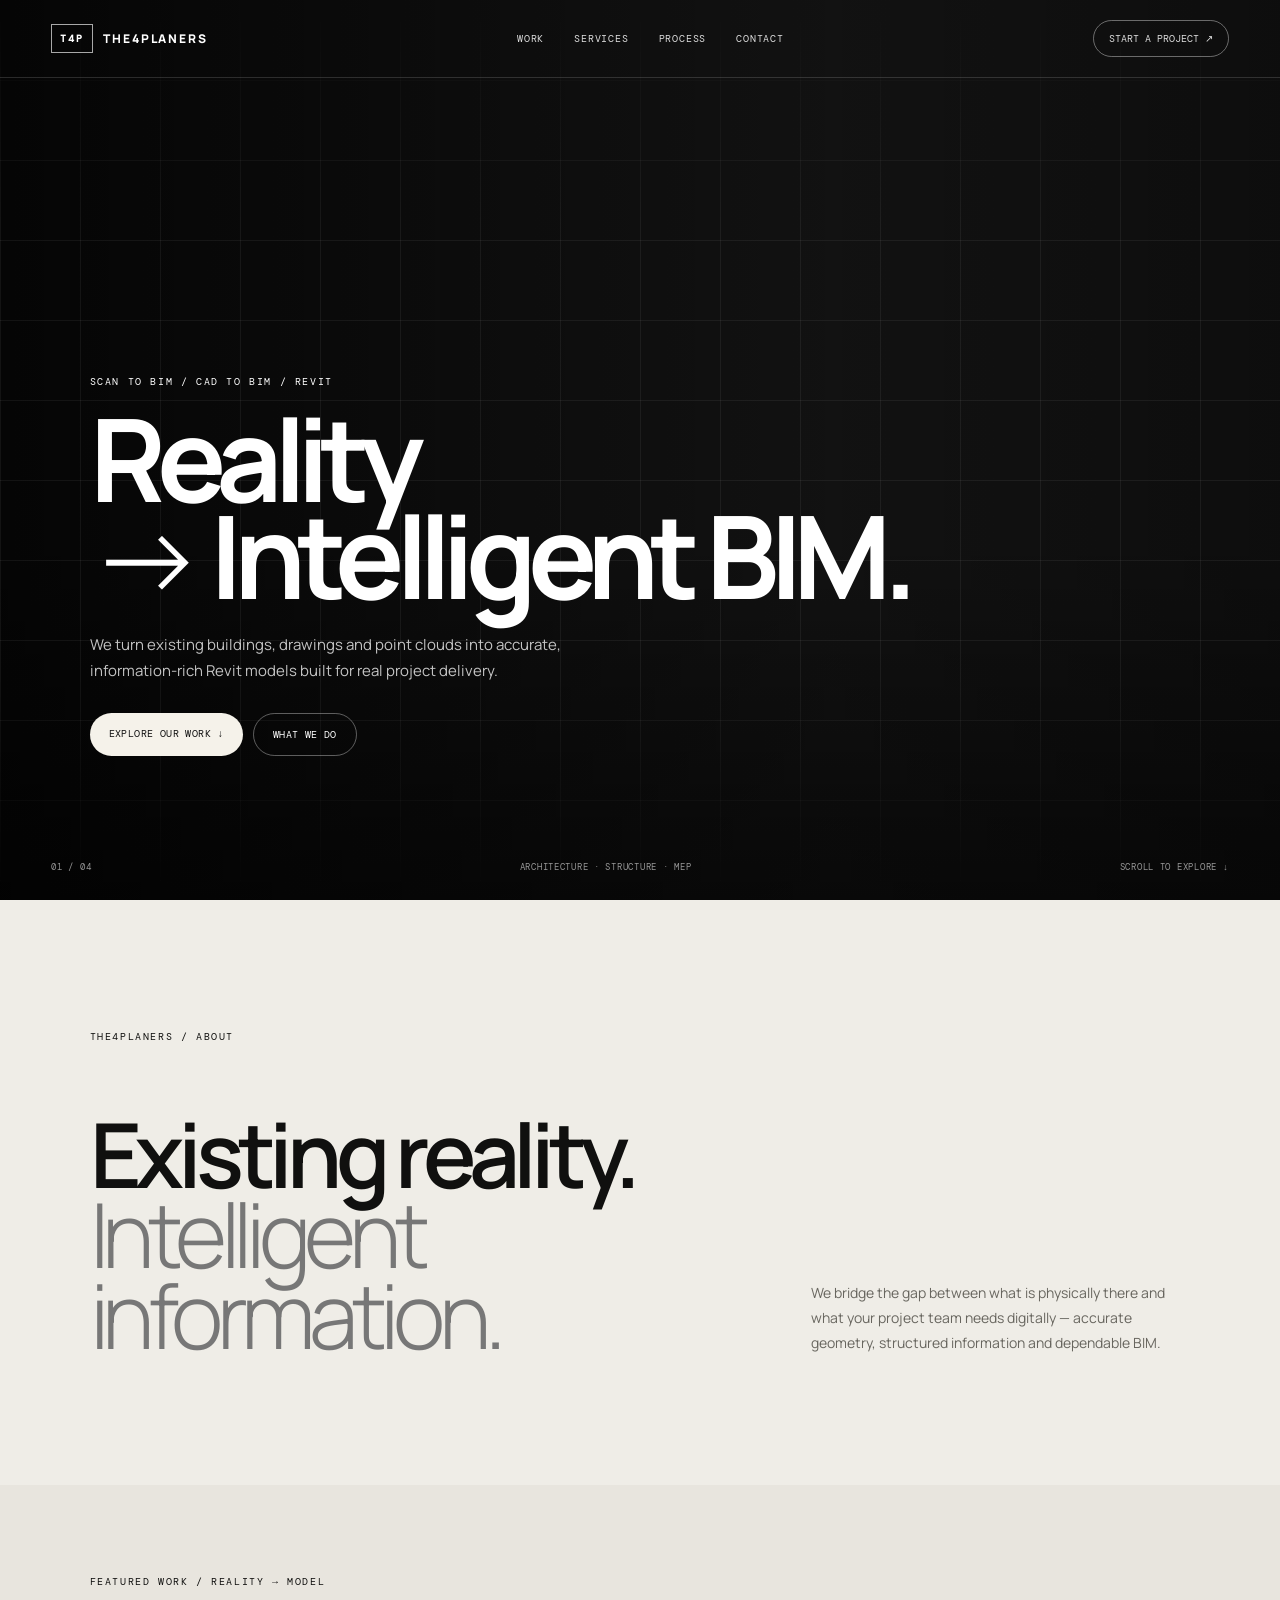
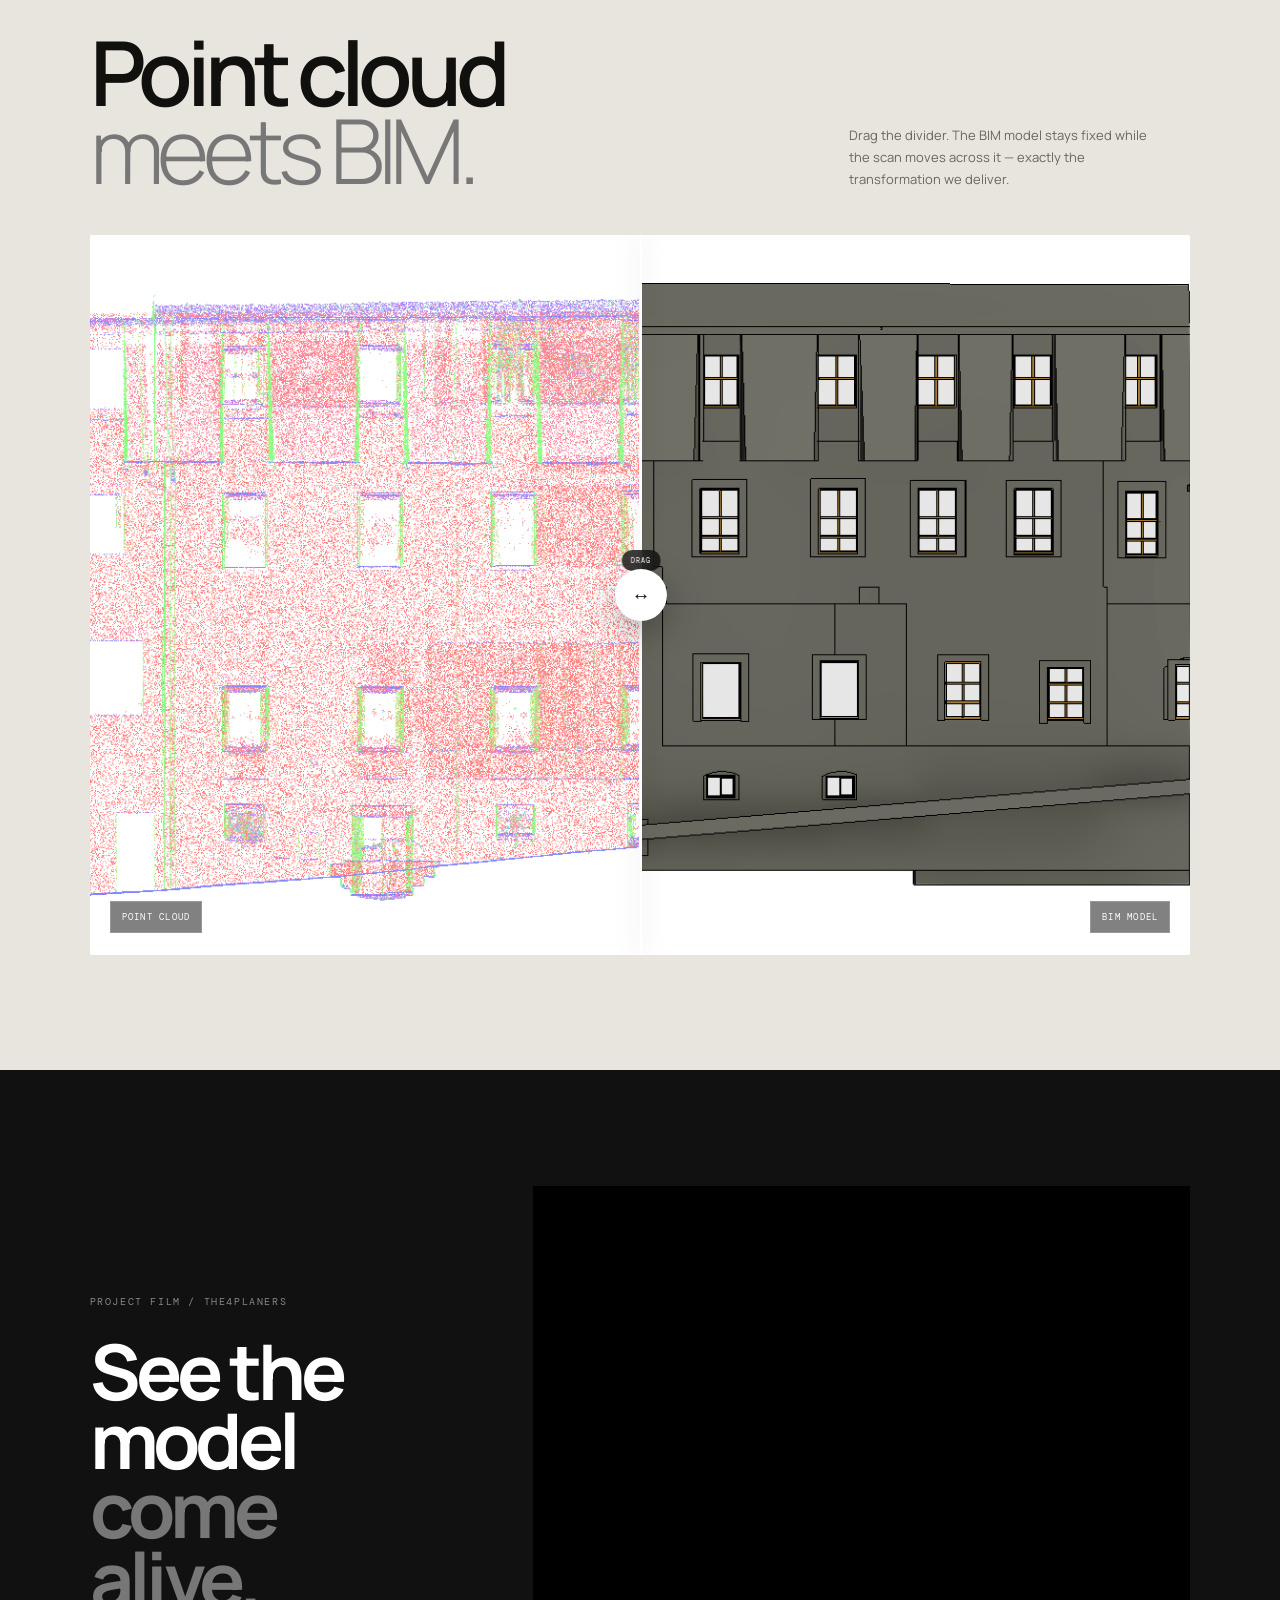
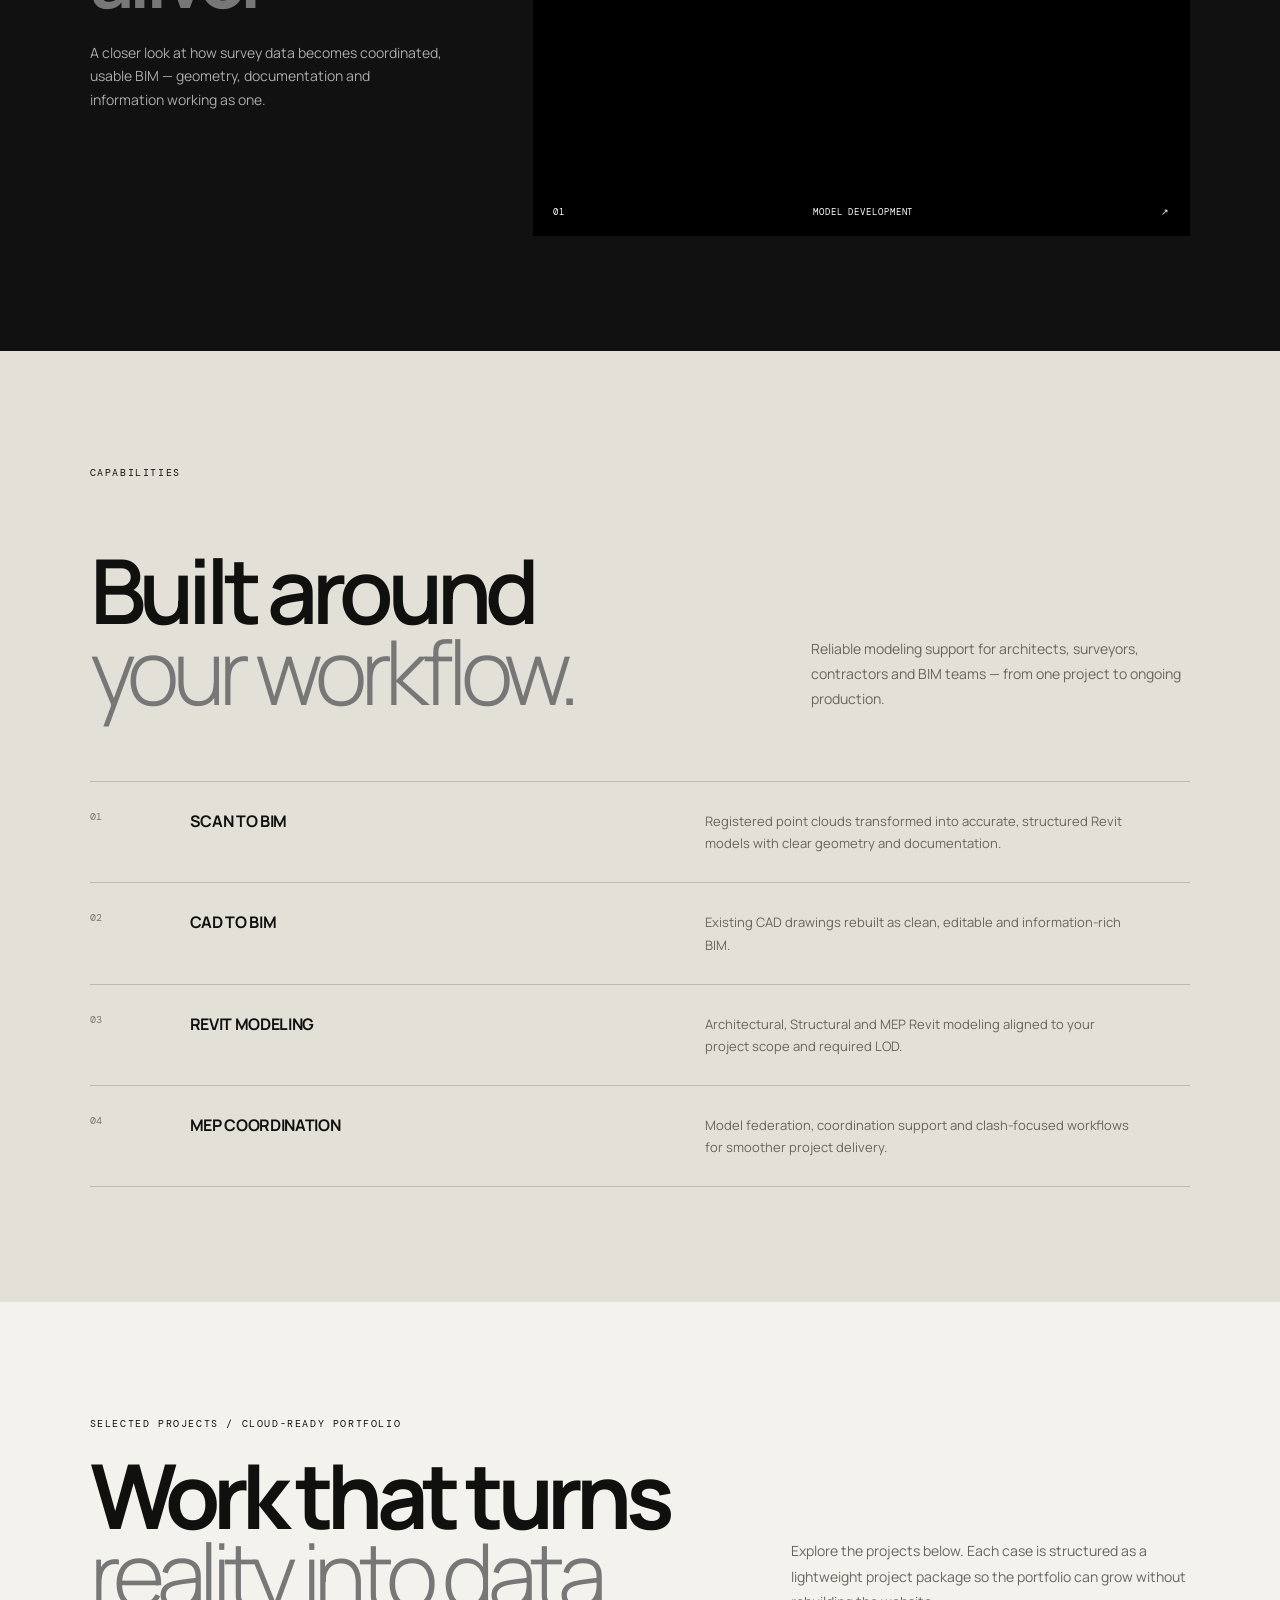
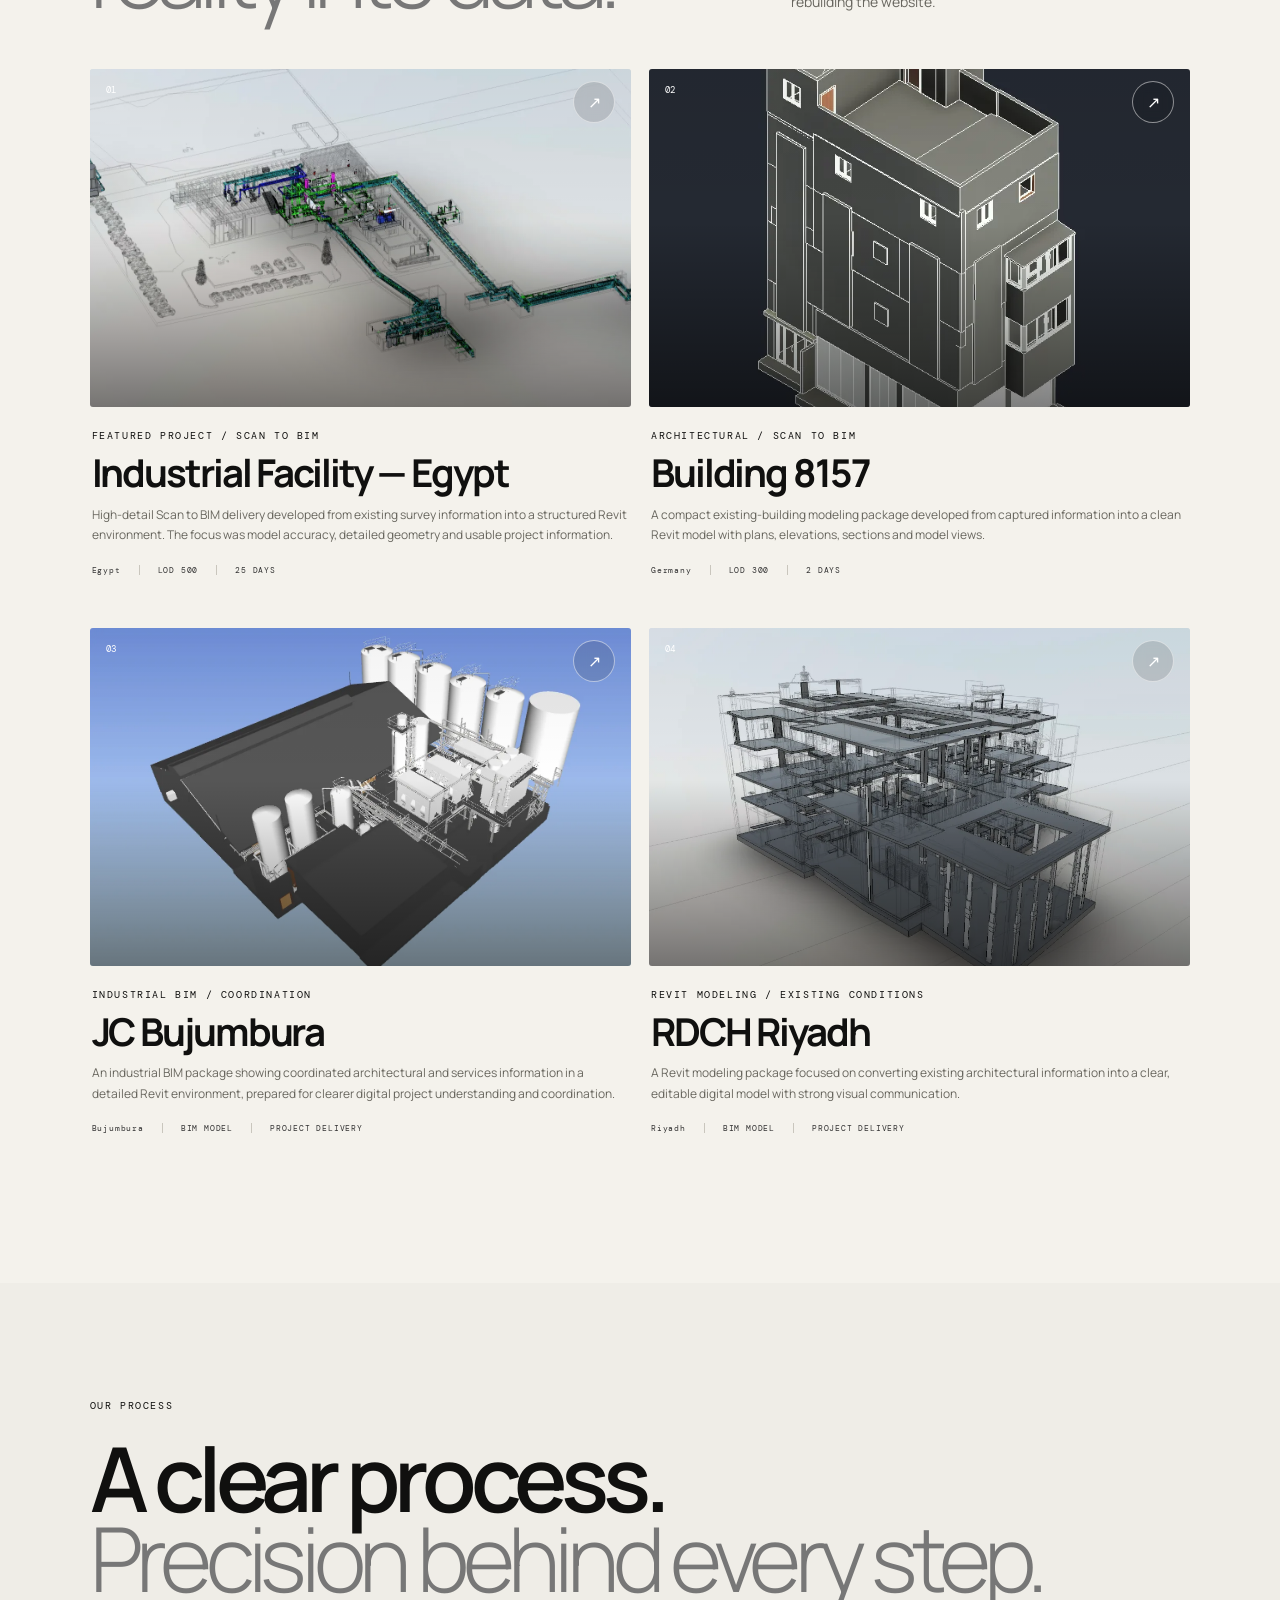
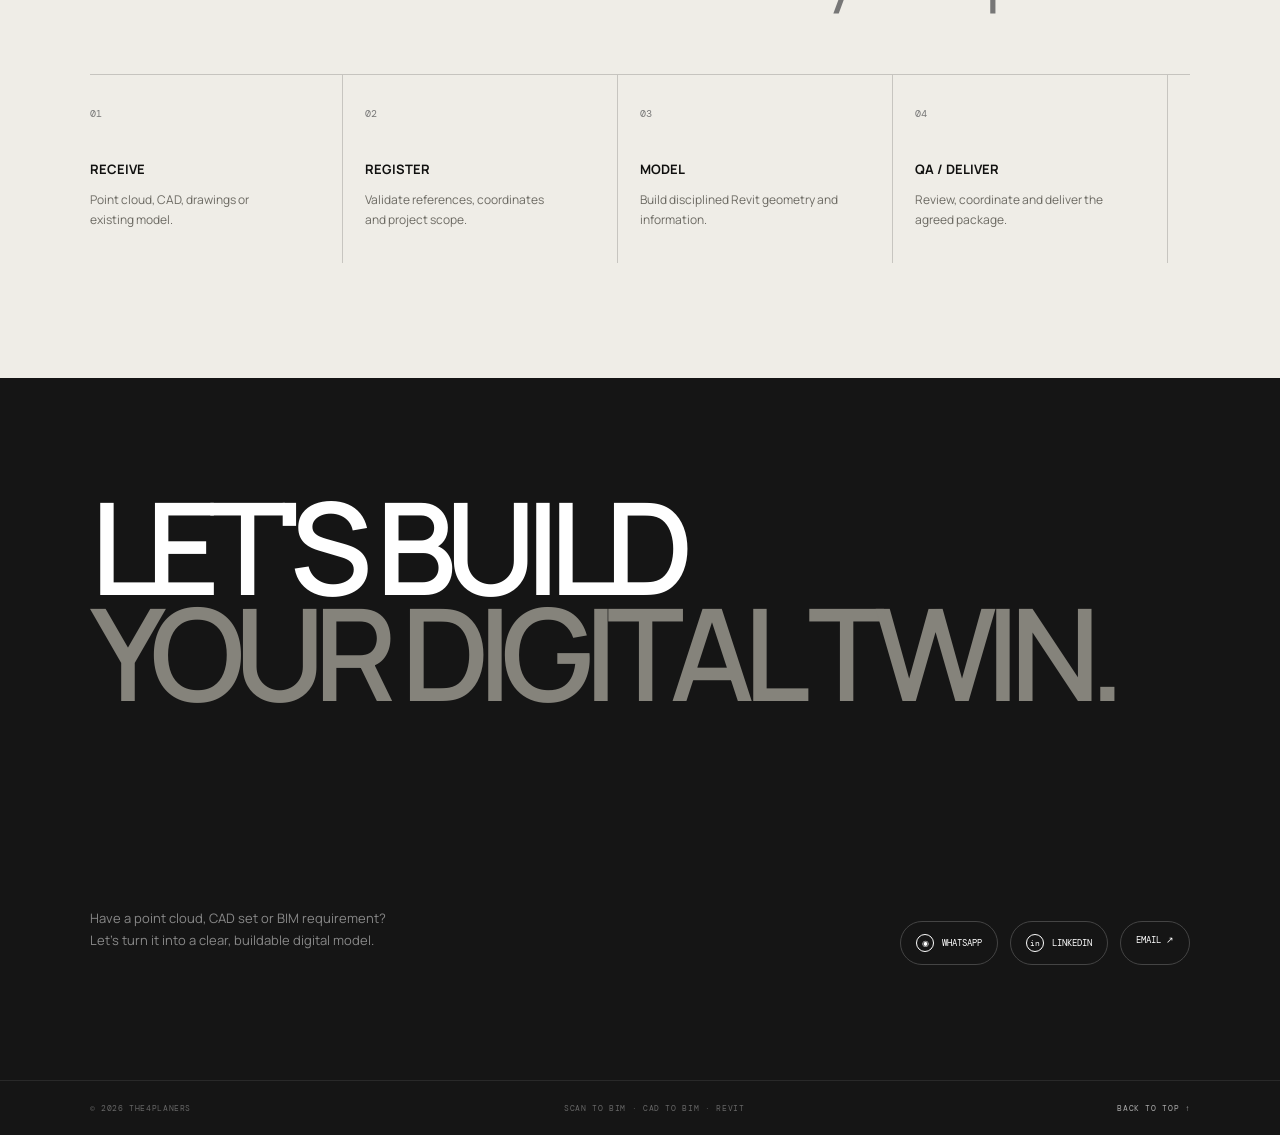
==== commit 1109bdac: "Replace contact section with updated links" ====
--- a/index.html
+++ b/index.html
@@ -80,7 +80,7 @@
 
 <section class="process" id="process"><div class="section-kicker">OUR PROCESS</div><h2>A clear process.<br><span>Precision behind every step.</span></h2><div class="steps"><div><span>01</span><b>RECEIVE</b><p>Point cloud, CAD, drawings or existing model.</p></div><div><span>02</span><b>REGISTER</b><p>Validate references, coordinates and project scope.</p></div><div><span>03</span><b>MODEL</b><p>Build disciplined Revit geometry and information.</p></div><div><span>04</span><b>QA / DELIVER</b><p>Review, coordinate and deliver the agreed package.</p></div></div></section>
 
-<section class="contact" id="contact"><div class="contact-big">LET'S BUILD<br><span>YOUR DIGITAL TWIN.</span></div><div class="contact-bottom"><p>Have a point cloud, CAD set or BIM requirement? Let’s turn it into a clear, buildable digital model.</p><div class="contact-links"><a class="social whatsapp" href="https://wa.me/919522972202" target="_blank" rel="noopener"><span>◉</span> WHATSAPP</a><a class="social linkedin" href="https://www.linkedin.com/company/the4planers/" target="_blank" rel="noopener"><span>in</span> LINKEDIN</a><a href="mailto:info@the4planers.com">EMAIL ↗</a></div></div></section>
+<section class="contact" id="contact"><div class="contact-big">LET'S BUILD<br><span>YOUR DIGITAL TWIN.</span></div><div class="contact-bottom"><p>Have a point cloud, CAD set or BIM requirement? Let’s turn it into a clear, buildable digital model.</p><div class="contact-links"><a class="social whatsapp" href="https://wa.me/919522972202" target="_blank" rel="noopener"><span>◉</span> WHATSAPP</a><a class="social linkedin" href="https://www.linkedin.com/company/the4planers/" target="_blank" rel="noopener"><span>in</span> LINKEDIN</a><a href="mailto:info@the4planers.site">EMAIL ↗</a></div></div></section>
 </main>
 <footer><span>© 2026 THE4PLANERS</span><span>SCAN TO BIM · CAD TO BIM · REVIT</span><a href="#top">BACK TO TOP ↑</a></footer>
 
